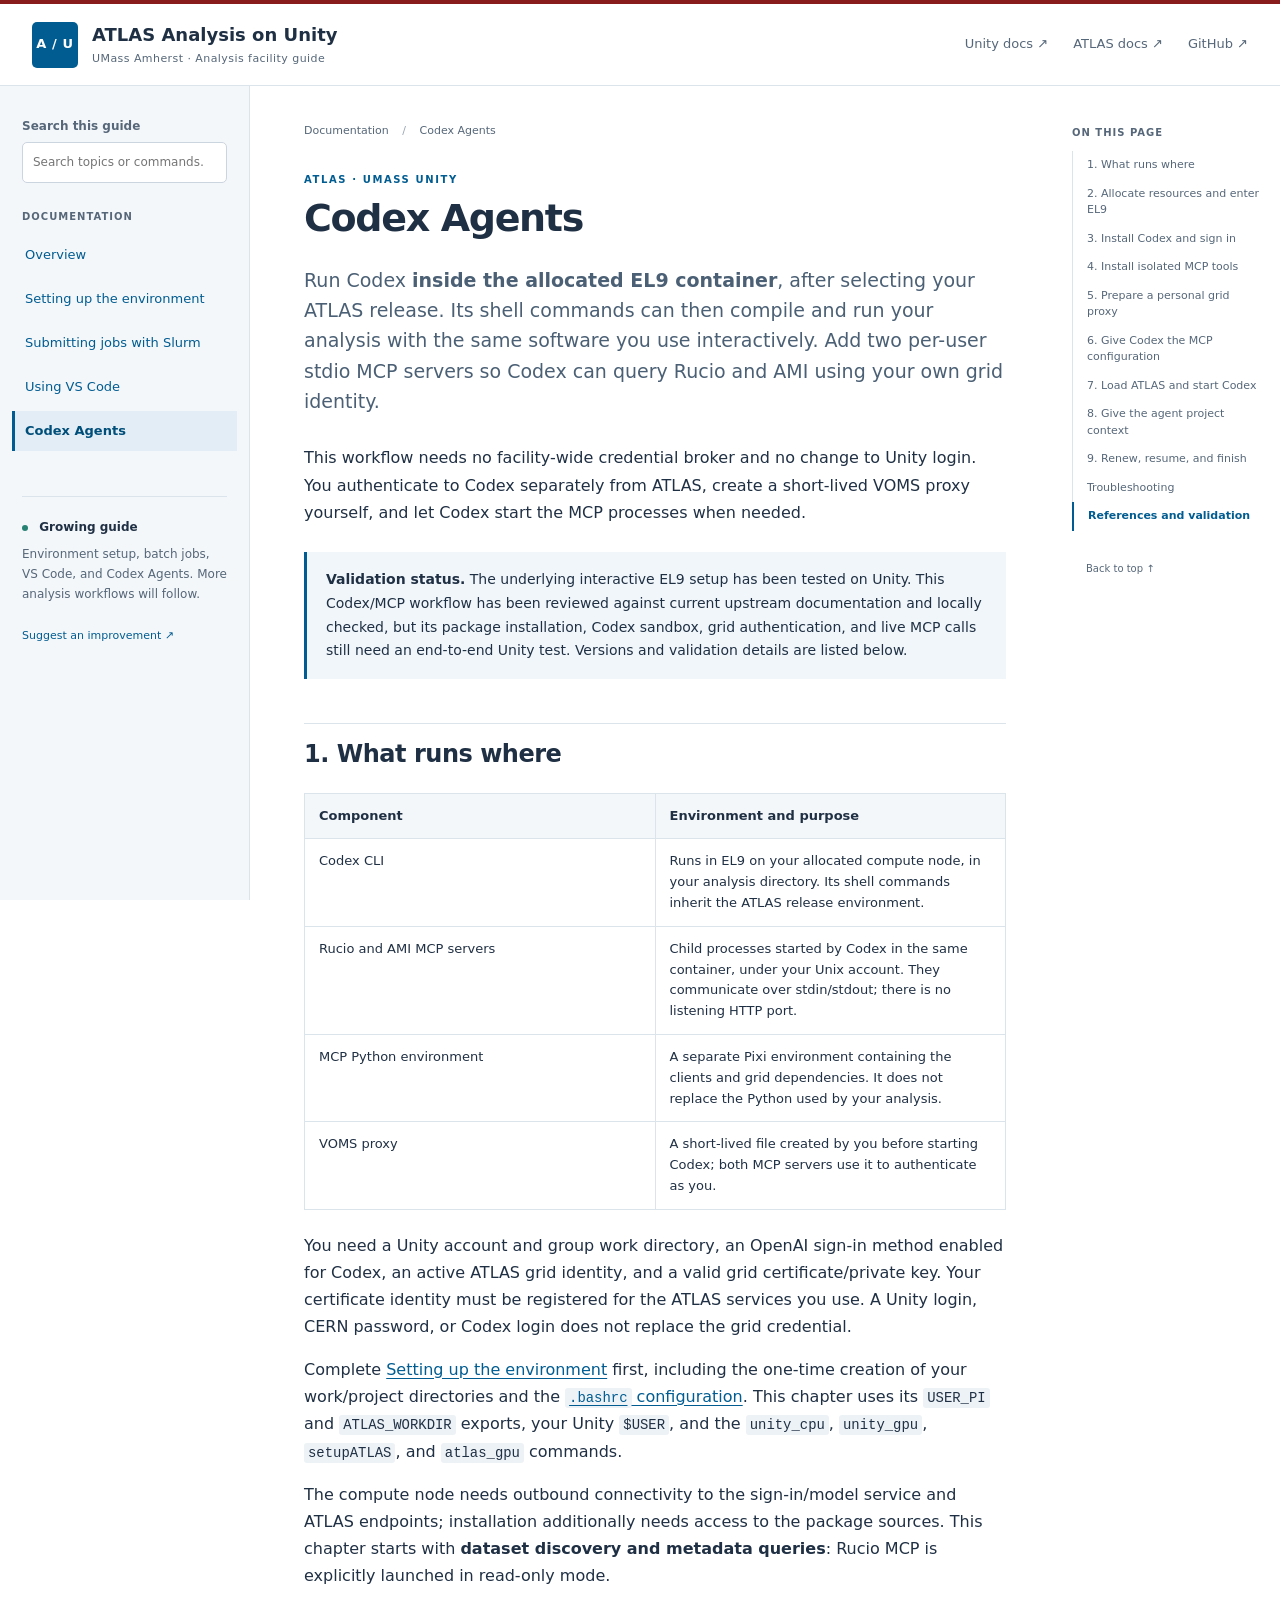
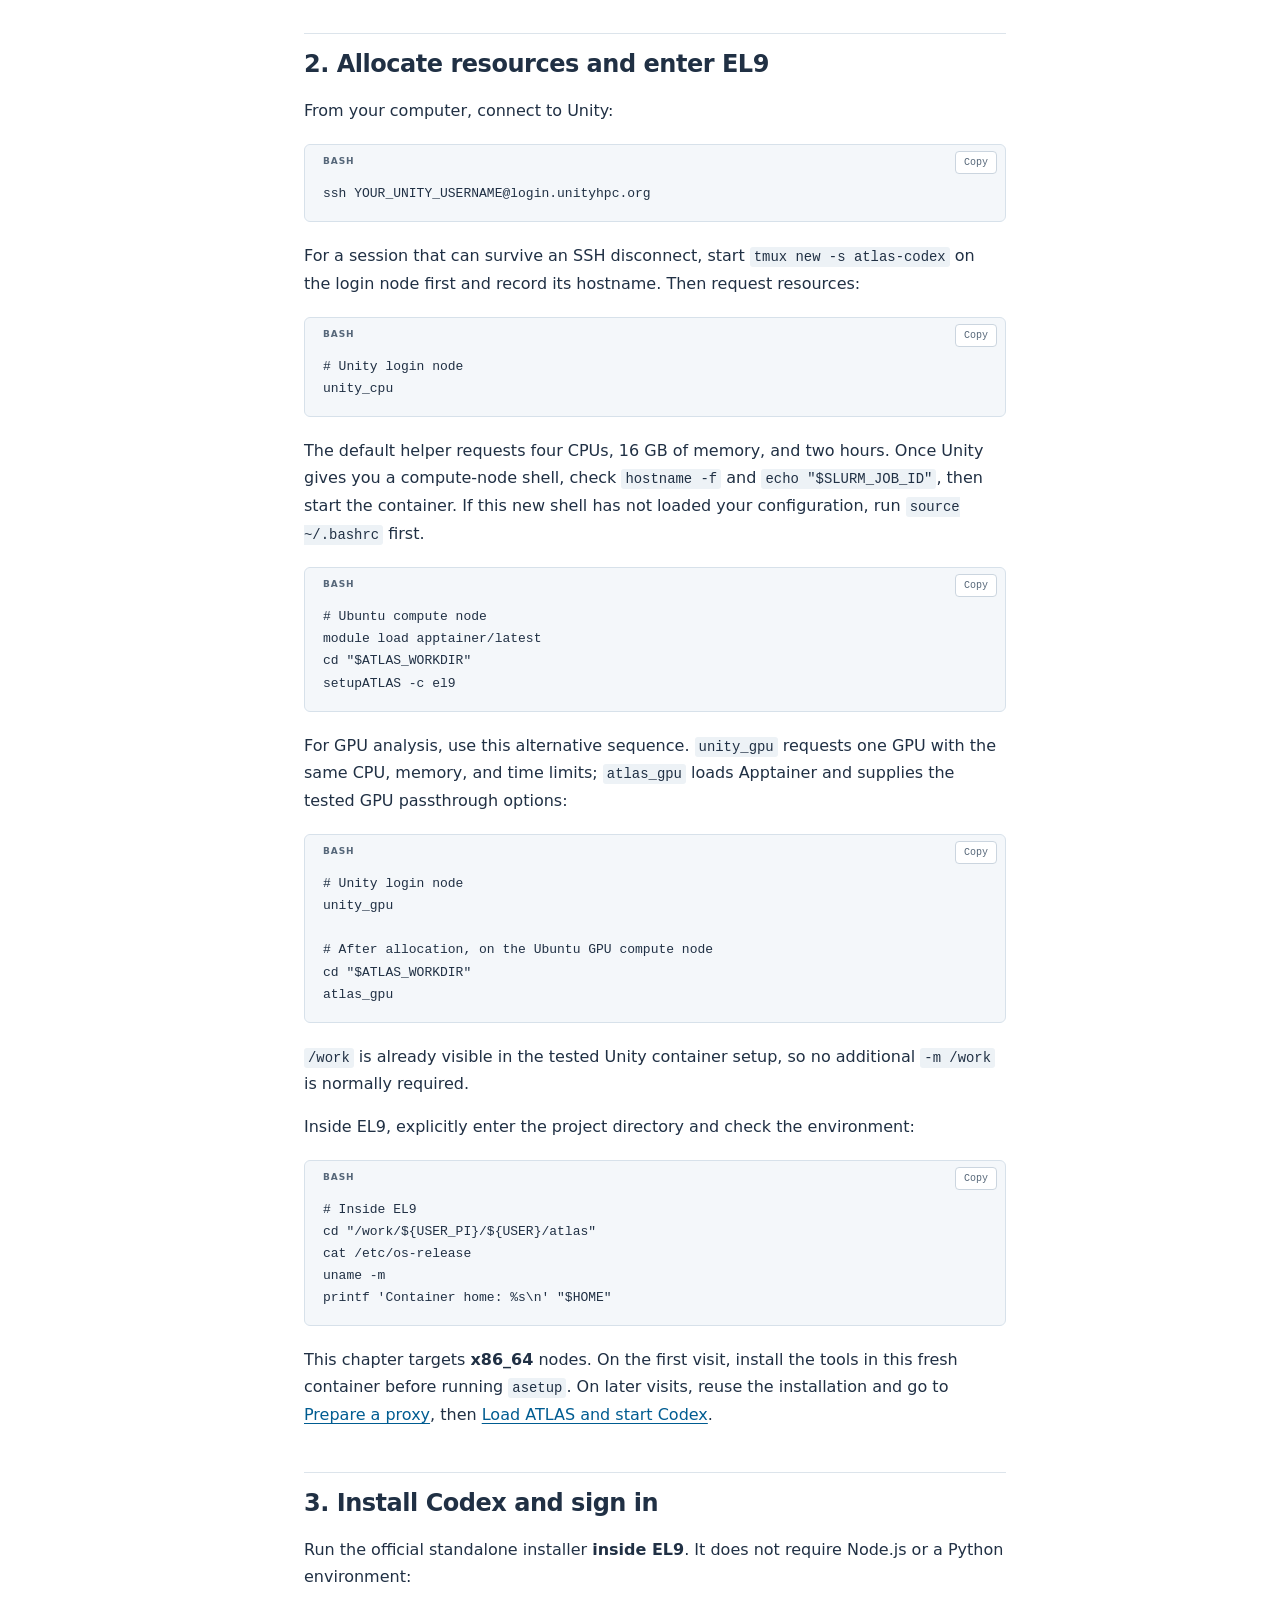
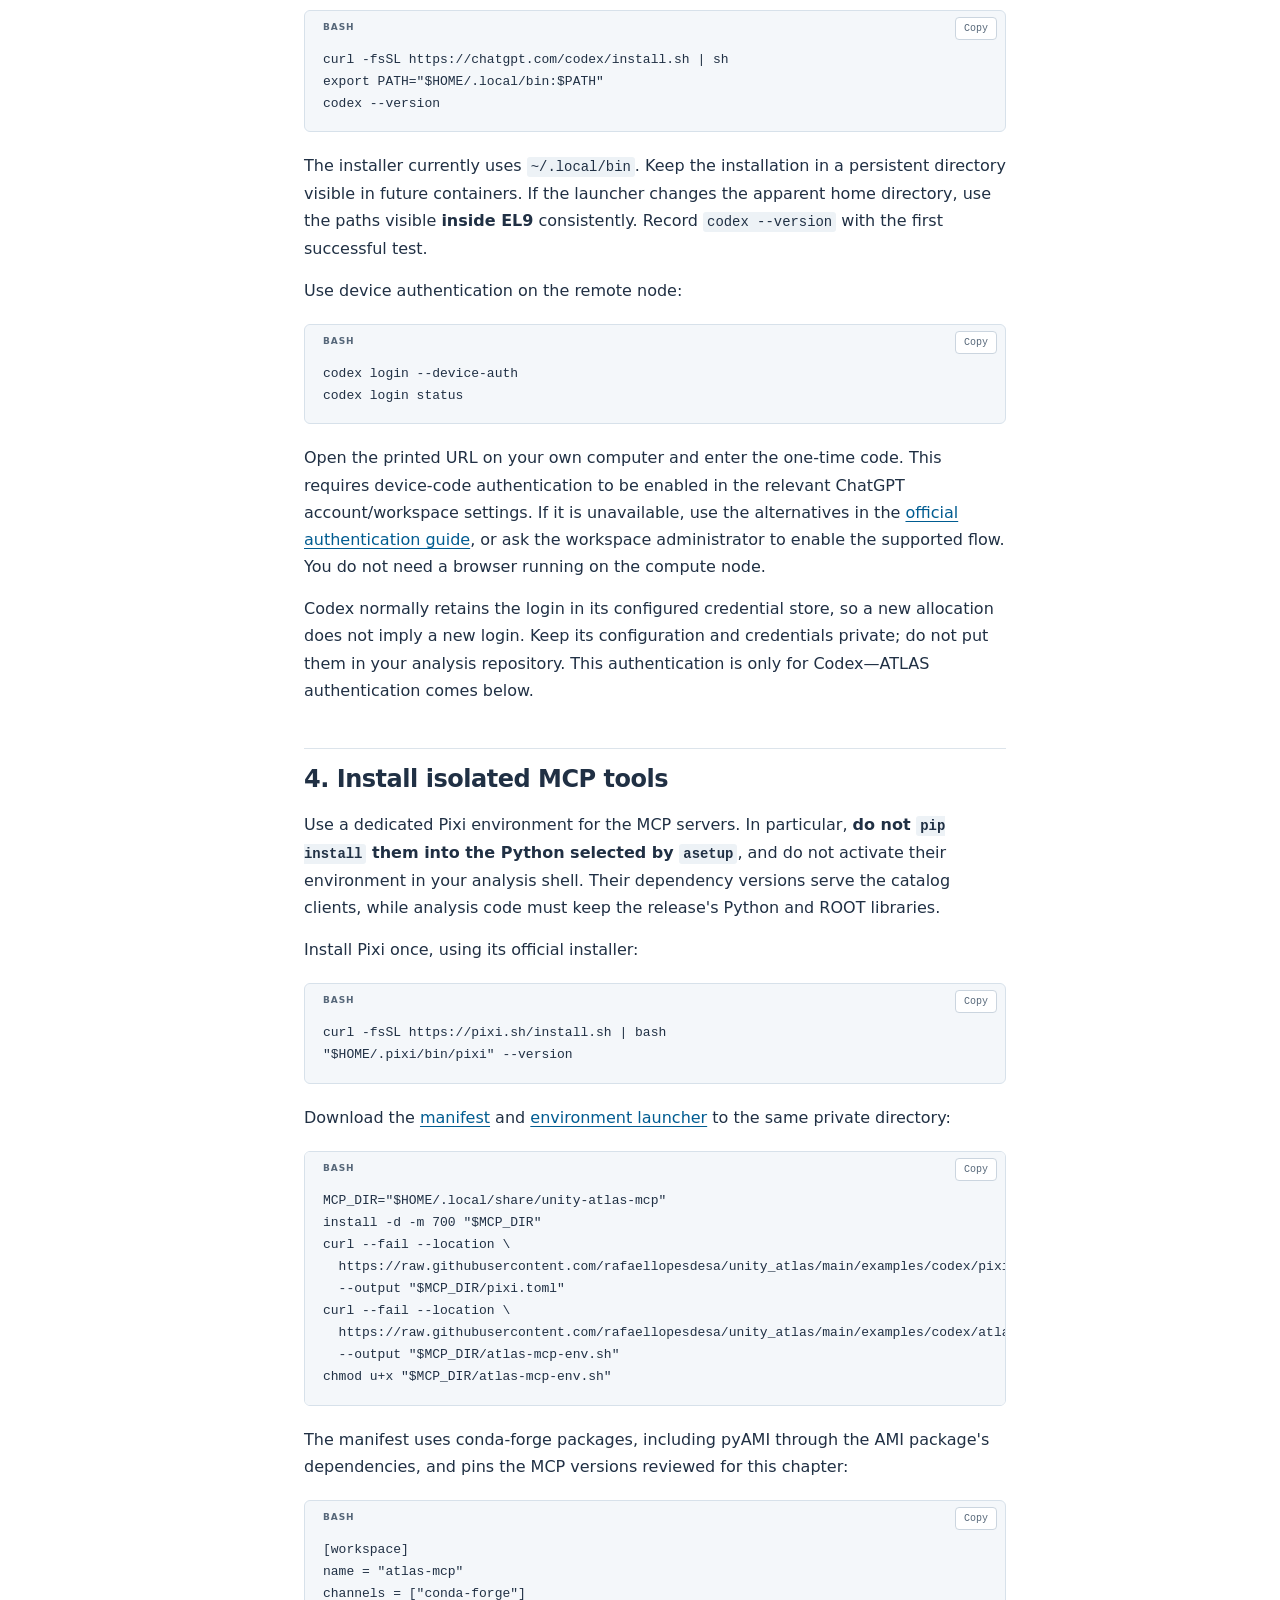
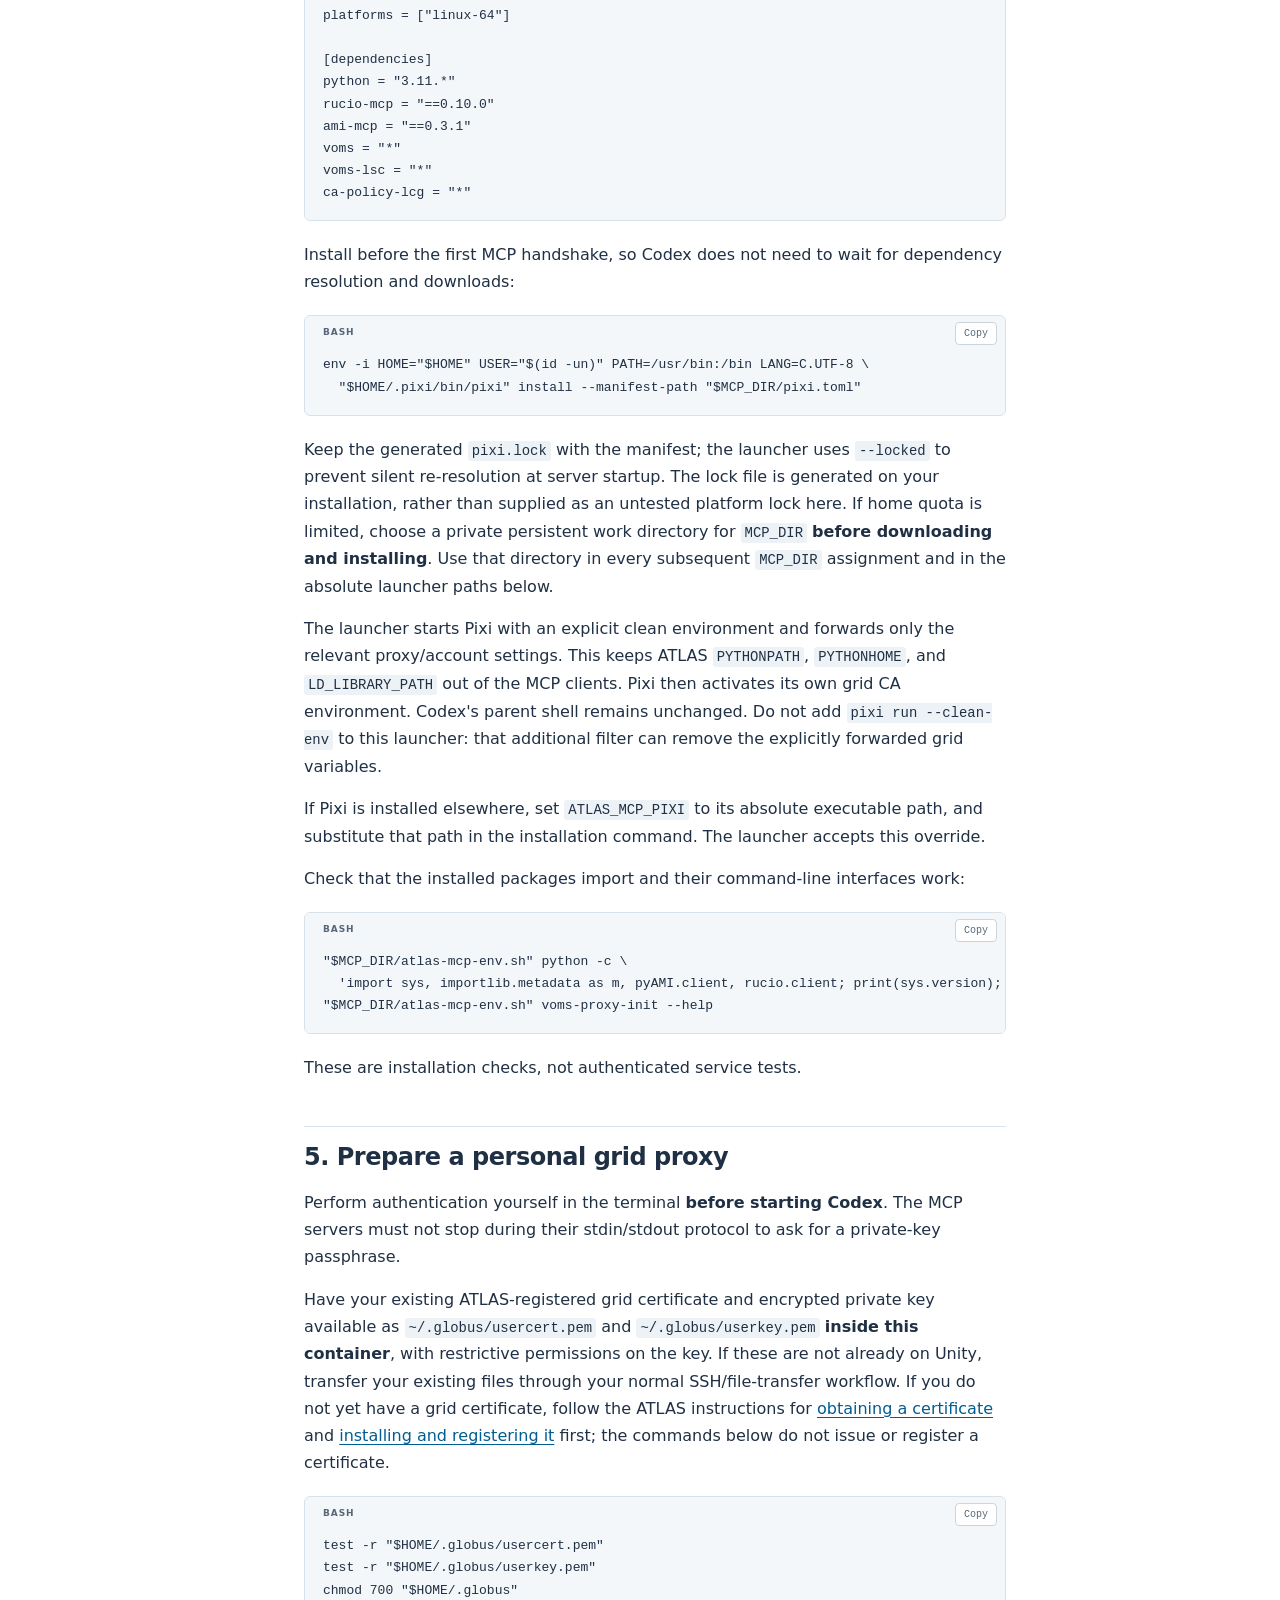
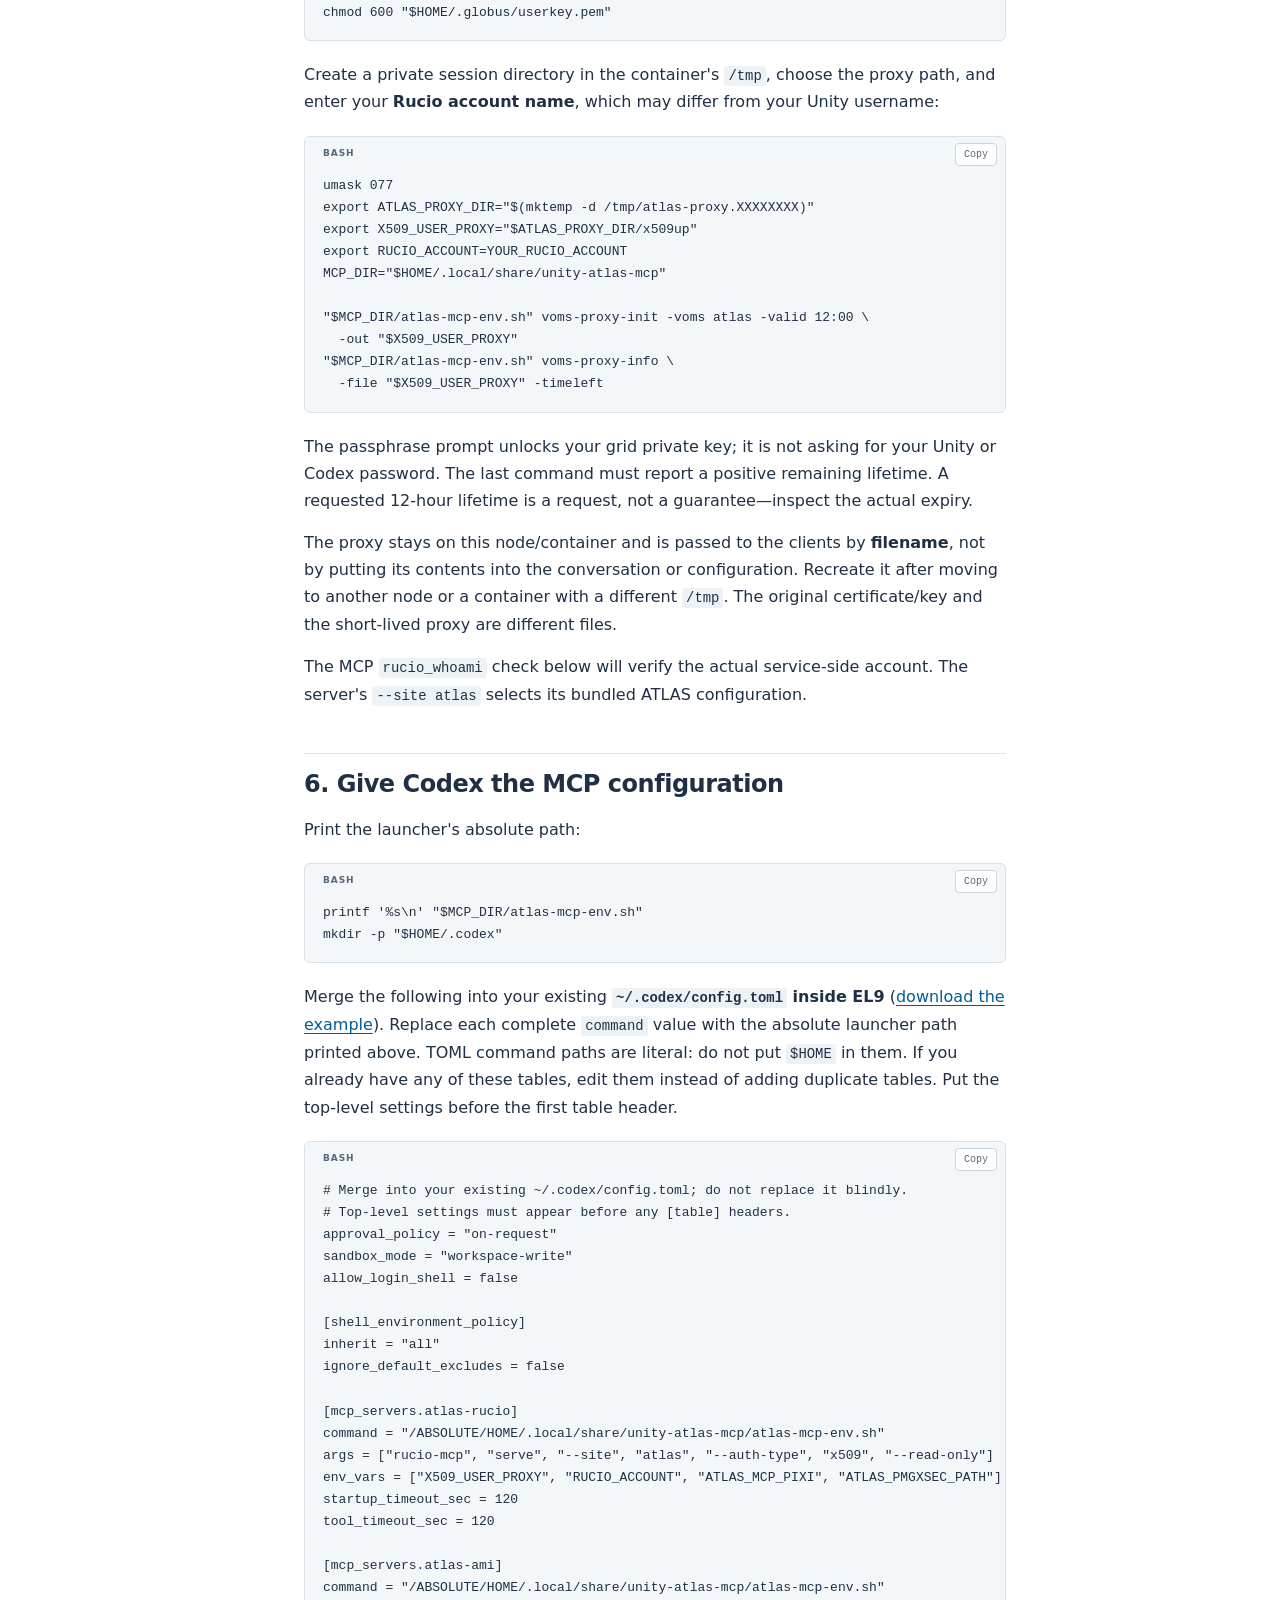
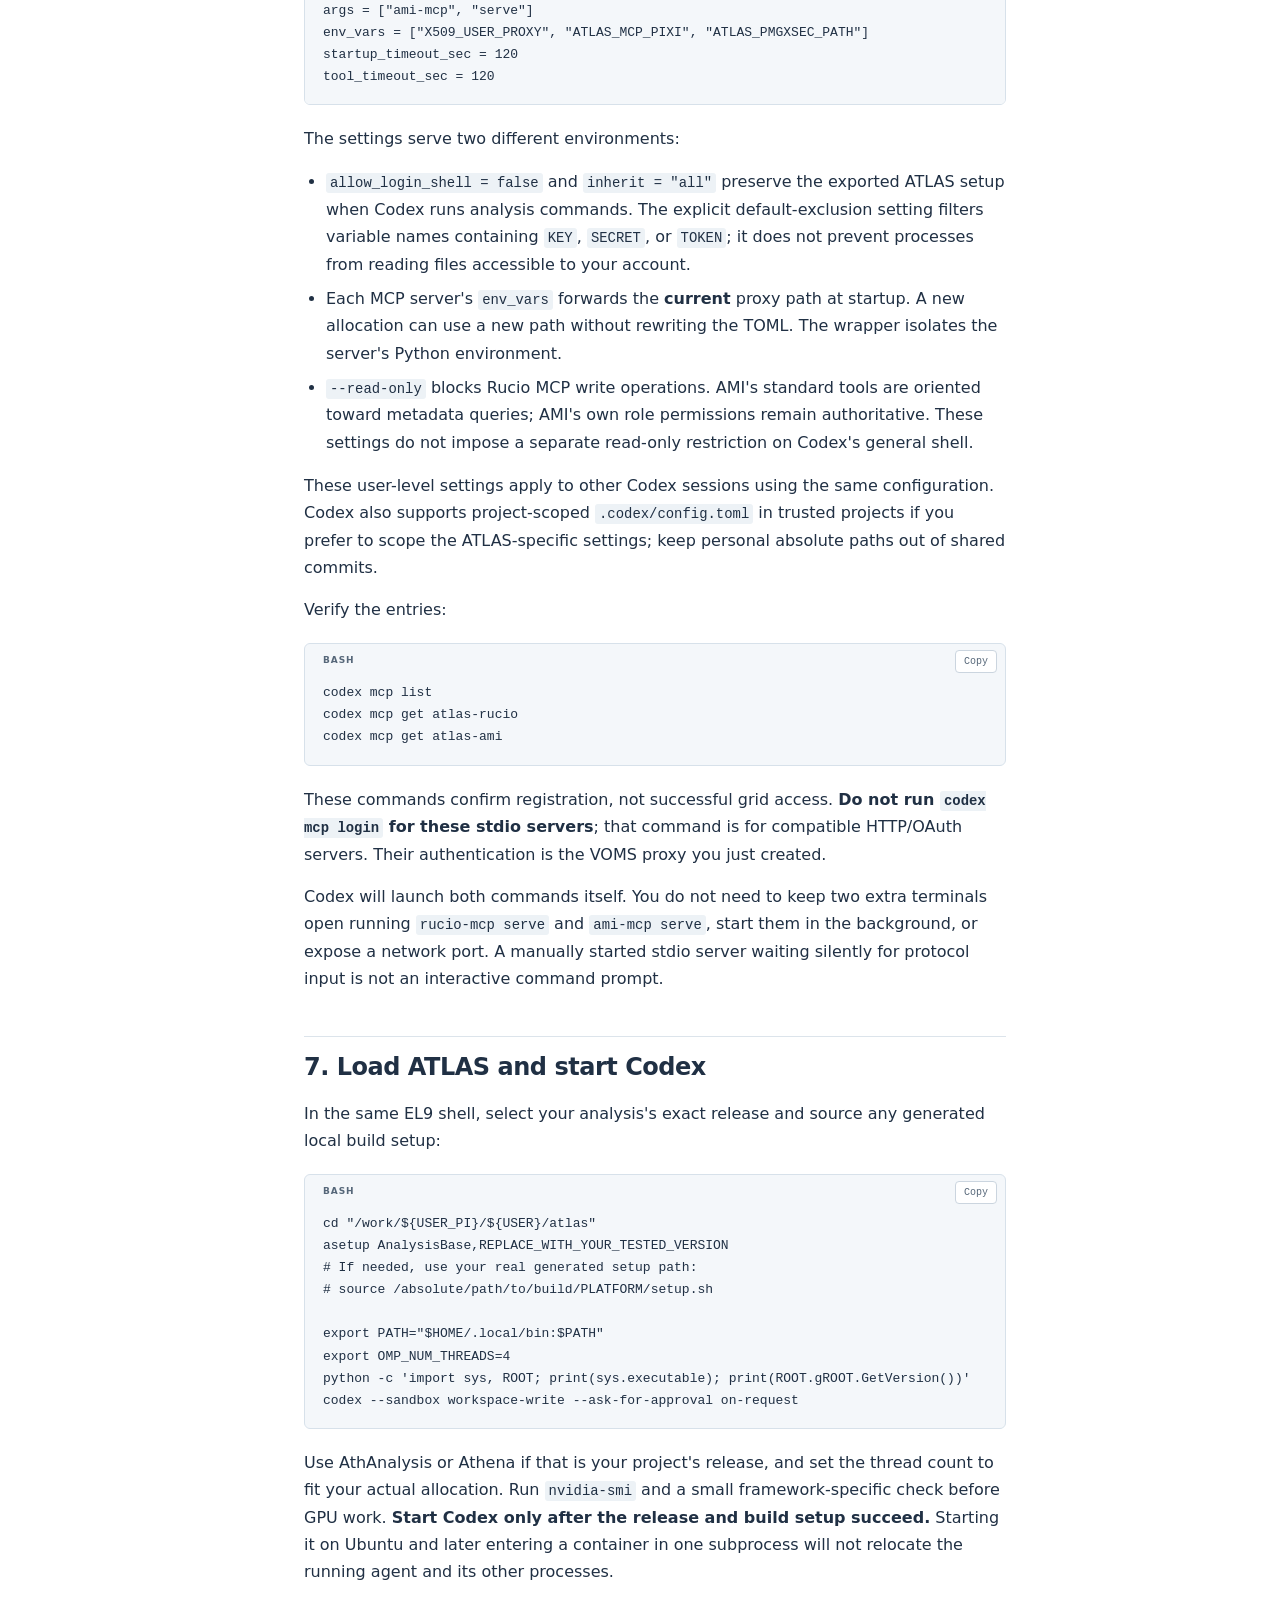
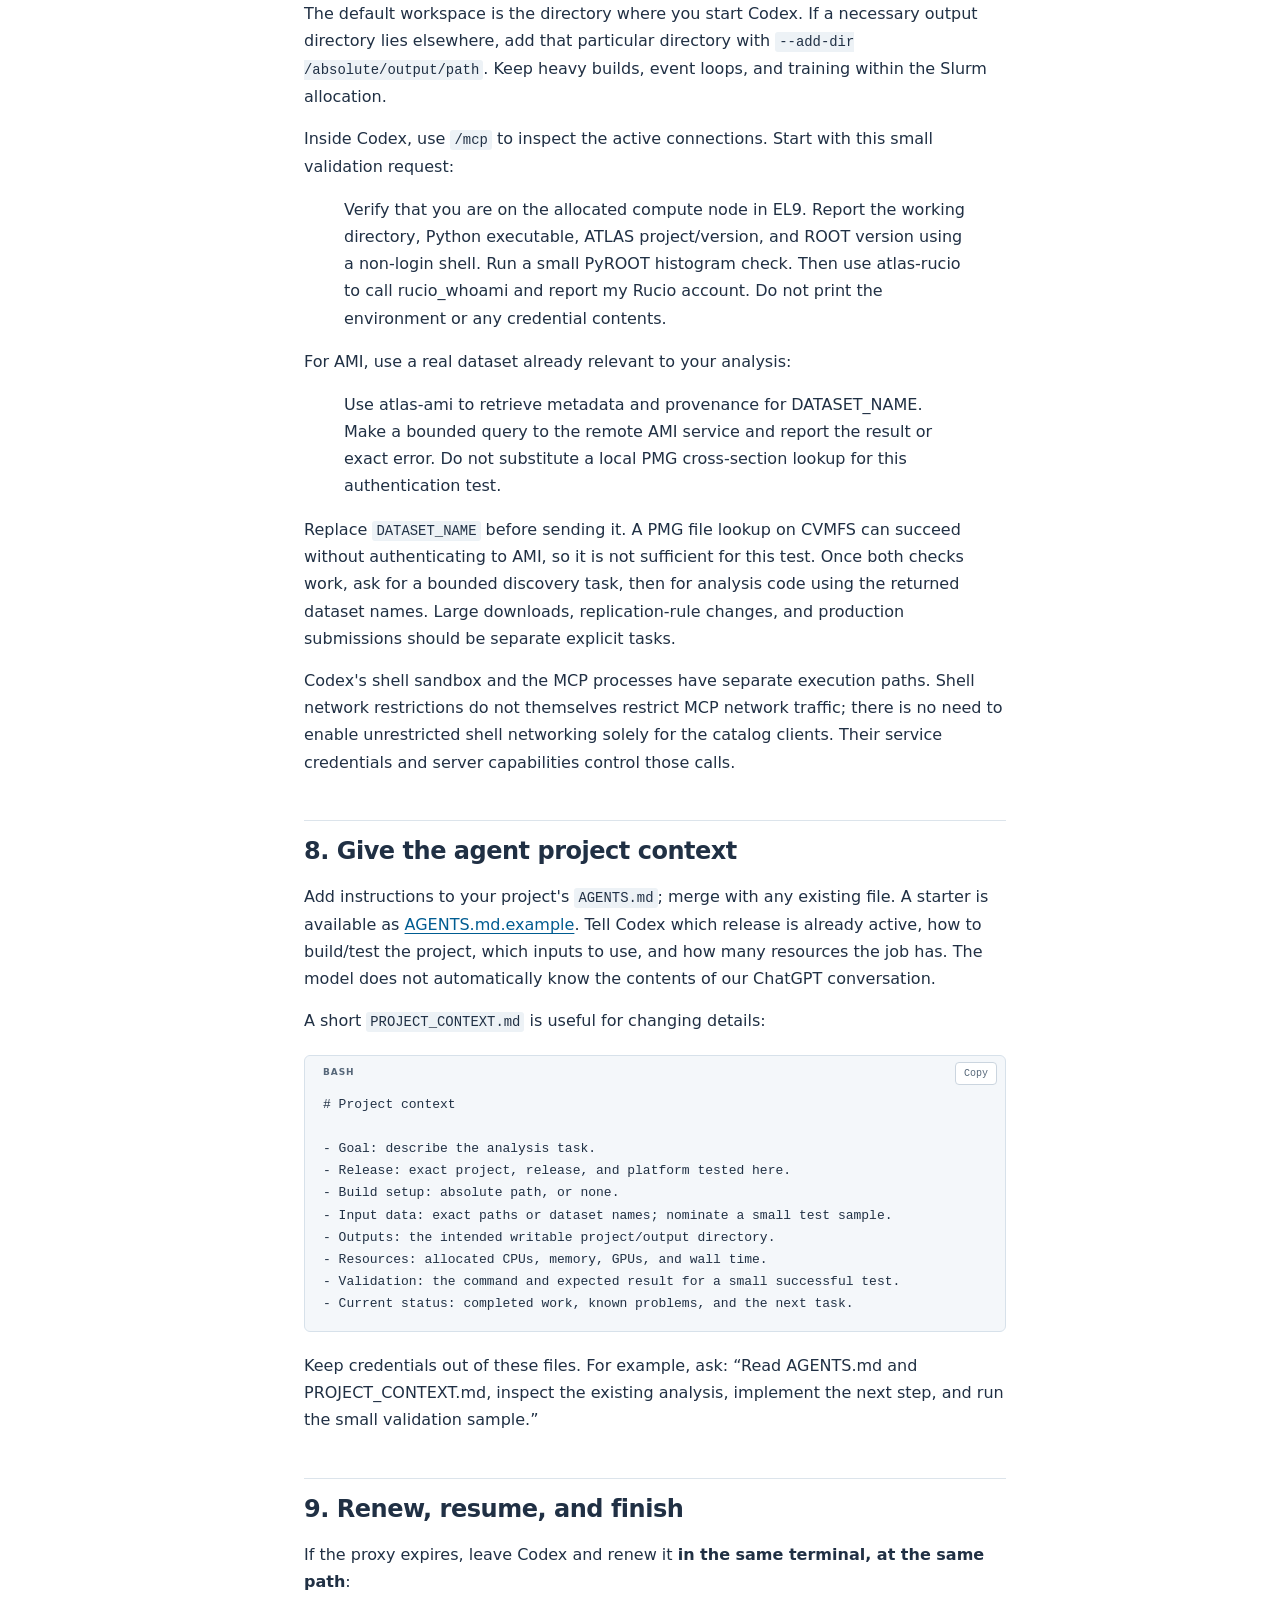
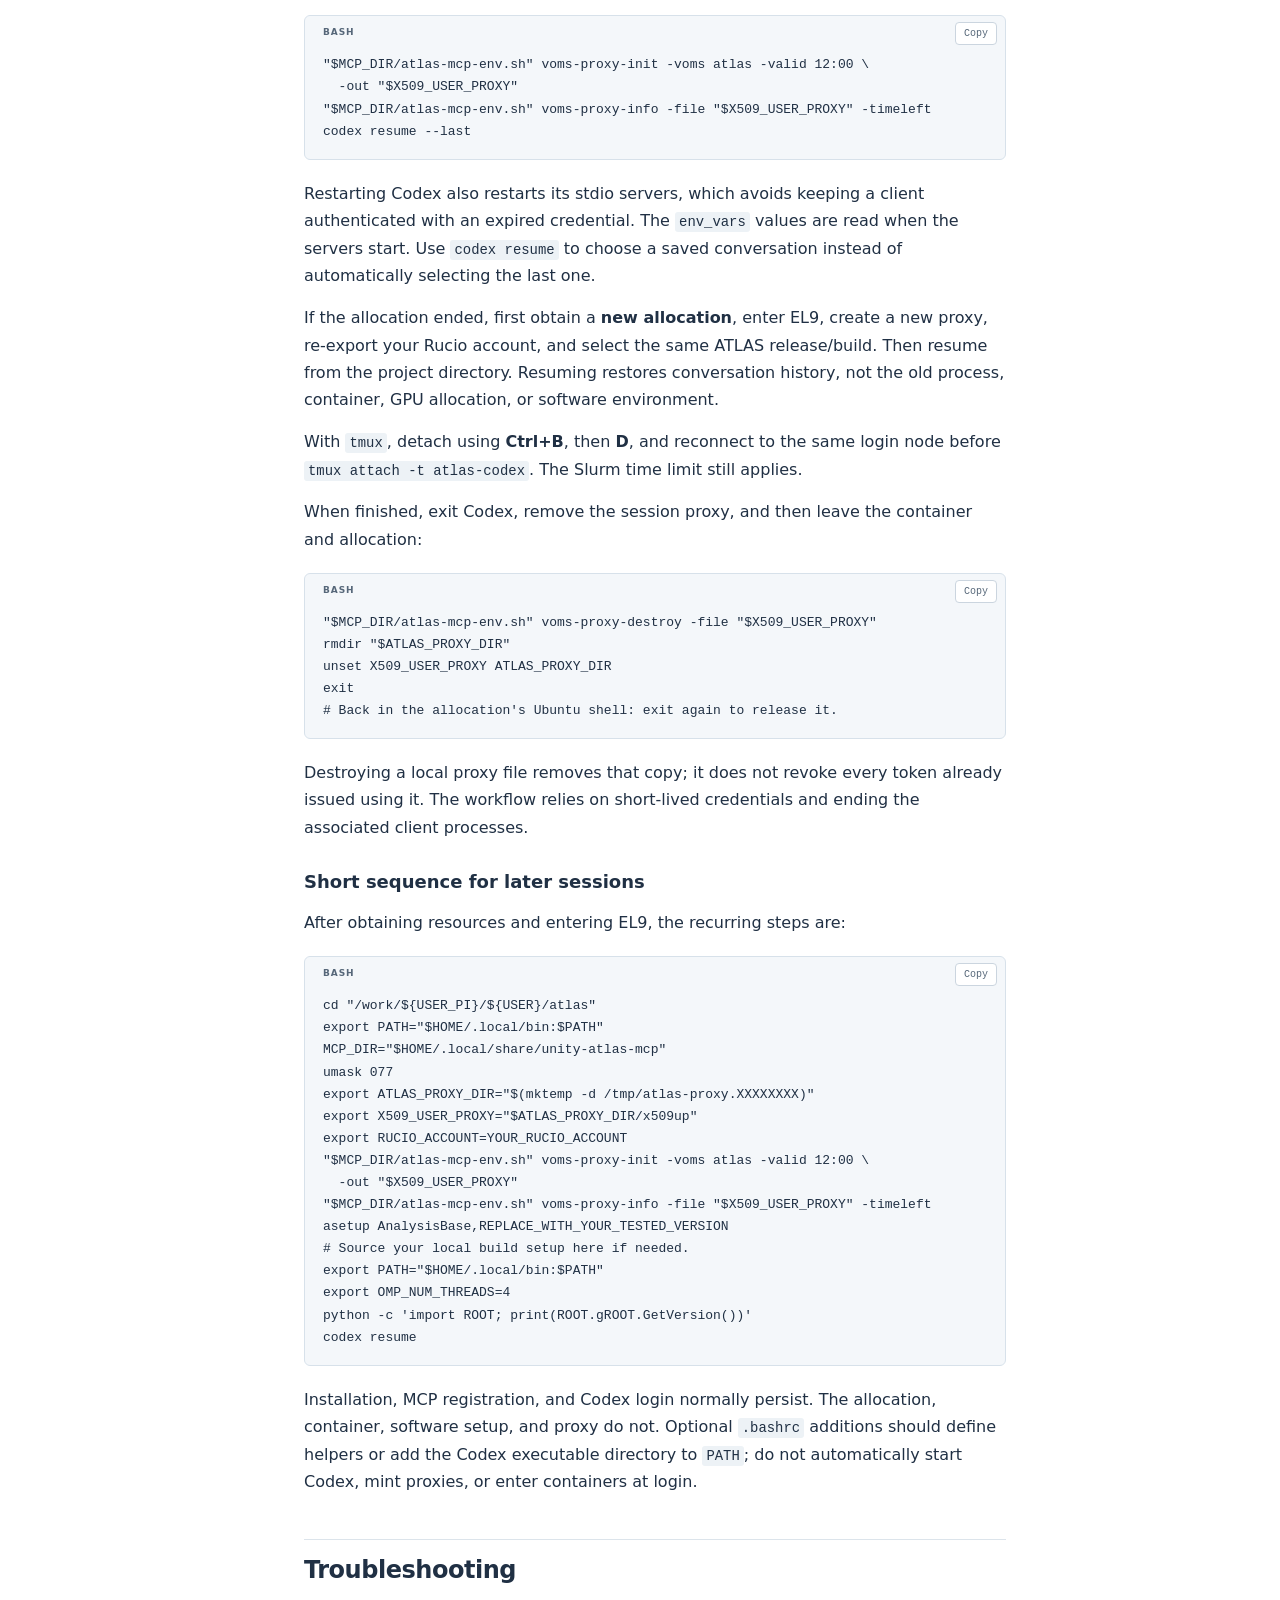
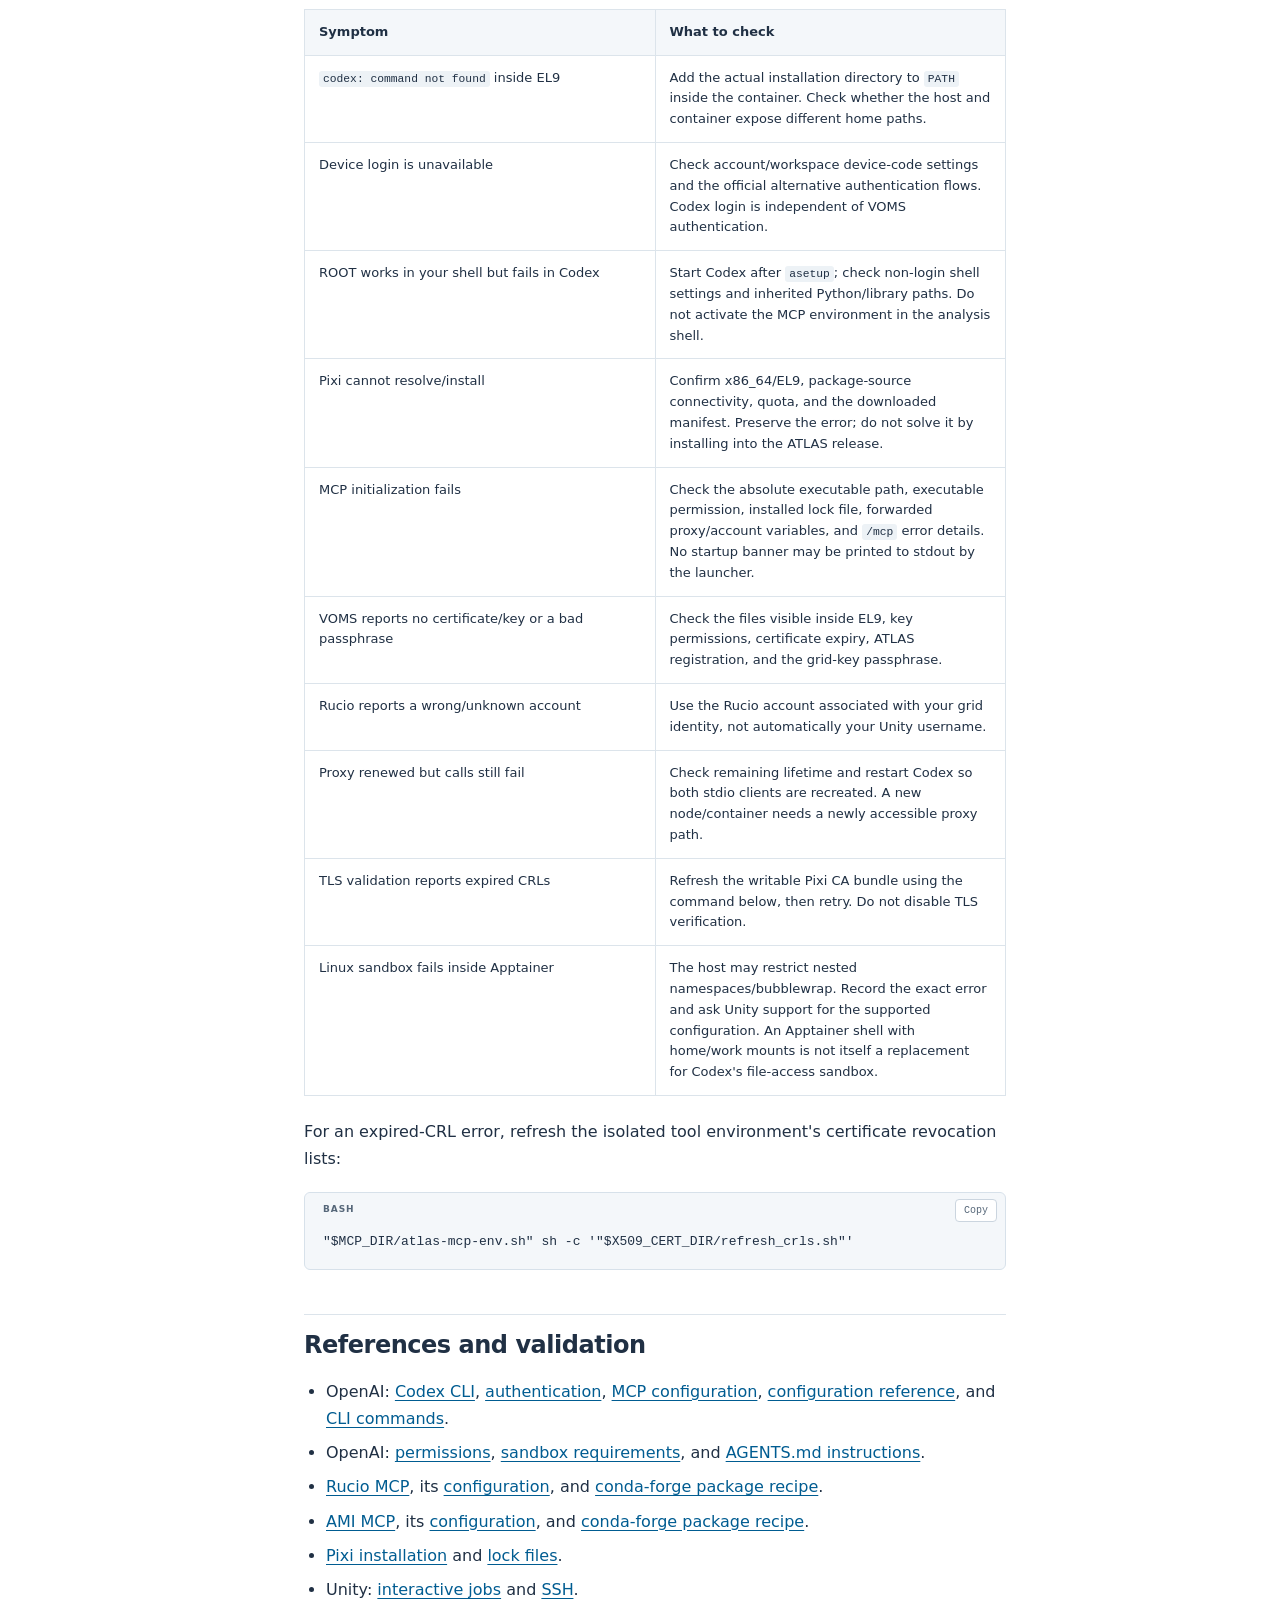
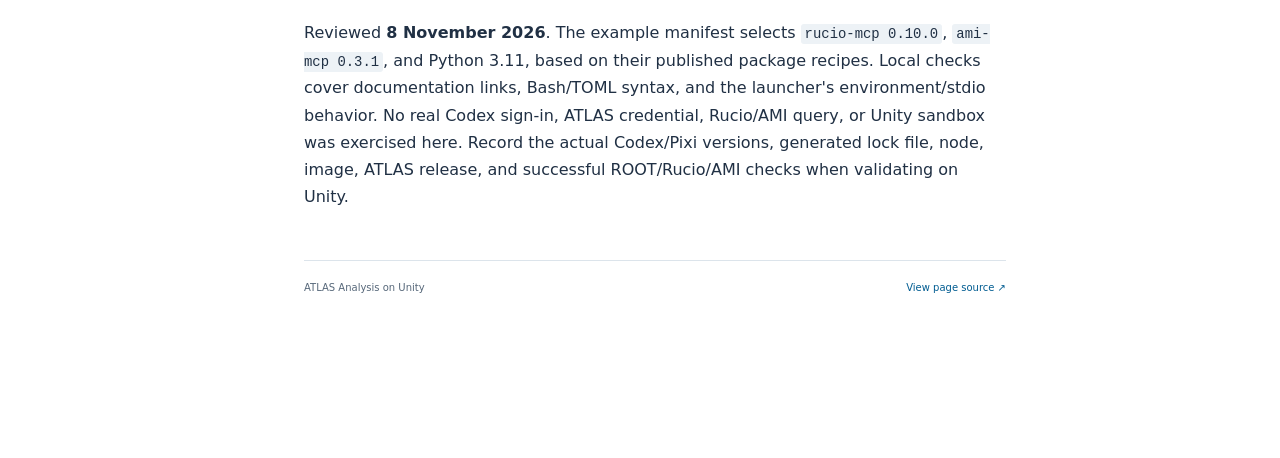
==== codex-agents/index.html @ 8e9bfc96 "Standardize PI and user directories and reuse configured shell helpers" ====
<!doctype html>
<html lang="en">
<head>
  <meta charset="utf-8">
  <meta name="viewport" content="width=device-width, initial-scale=1">
  <title>Codex Agents | ATLAS on Unity</title>
  <meta name="description" content="Run Codex inside EL9 with ATLAS software and personal Rucio and AMI MCP servers, from installation and grid authentication to session renewal.">
  <link rel="stylesheet" href="../assets/style.css">
  <script defer src="../assets/search-index.js"></script>
  <script defer src="../assets/site.js"></script>
</head>
<body data-root="../">
<a class="skip" href="#main">Skip to content</a>
<header class="topbar">
  <a class="brand" href="../index.html"><span class="brand-mark" aria-hidden="true">A / U</span><span>ATLAS Analysis on Unity<small>UMass Amherst · Analysis facility guide</small></span></a>
  <nav class="external" aria-label="External resources"><a href="https://docs.unity.rc.umass.edu/documentation/">Unity docs ↗</a><a href="https://atlas-software.docs.cern.ch/">ATLAS docs ↗</a><a href="https://github.com/rafaellopesdesa/unity_atlas">GitHub ↗</a></nav>
  <button class="menu-toggle" aria-controls="sidebar" aria-expanded="false" hidden>Menu</button>
</header>
<div class="layout">
  <aside class="sidebar" id="sidebar">
    <div class="search" hidden><label for="search-input">Search this guide</label><input id="search-input" type="search" placeholder="Search topics or commands…" autocomplete="off"><p id="search-status" aria-live="polite"></p><ul id="search-results" hidden></ul></div>
    <p class="nav-label">Documentation</p>
    <nav class="chapters" aria-label="Chapters"><a href="../index.html">Overview</a><a href="../setting-up-environment/index.html">Setting up the environment</a><a href="../submitting-jobs/index.html">Submitting jobs with Slurm</a><a href="../using-vscode/index.html">Using VS Code</a><a aria-current="page" href="index.html">Codex Agents</a></nav>
    <div class="sidebar-note"><span class="status-dot"></span> Growing guide<p>Environment setup, batch jobs, VS Code, and Codex Agents. More analysis workflows will follow.</p></div>
    <a class="sidebar-source" href="https://github.com/rafaellopesdesa/unity_atlas/issues">Suggest an improvement ↗</a>
  </aside>
  <main id="main" tabindex="-1">
    <div class="breadcrumb">Documentation <span>/</span> Codex Agents</div>
    <div class="eyebrow">ATLAS · UMASS UNITY</div>
    <h1>Codex Agents</h1>
    <article><p>Run Codex <strong>inside the allocated EL9 container</strong>, after selecting your ATLAS release. Its shell commands can then compile and run your analysis with the same software you use interactively. Add two per-user stdio MCP servers so Codex can query Rucio and AMI using your own grid identity.</p>
<p>This workflow needs no facility-wide credential broker and no change to Unity login. You authenticate to Codex separately from ATLAS, create a short-lived VOMS proxy yourself, and let Codex start the MCP processes when needed.</p>
<div class="callout">
<p><strong>Validation status.</strong> The underlying interactive EL9 setup has been tested on Unity. This Codex/MCP workflow has been reviewed against current upstream documentation and locally checked, but its package installation, Codex sandbox, grid authentication, and live MCP calls still need an end-to-end Unity test. Versions and validation details are listed below.</p>
</div>
<h2 id="overview">1. What runs where</h2>
<table>
<colgroup>
<col style="width: 50%" />
<col style="width: 50%" />
</colgroup>
<thead>
<tr class="header">
<th>Component</th>
<th>Environment and purpose</th>
</tr>
</thead>
<tbody>
<tr class="odd">
<td>Codex CLI</td>
<td>Runs in EL9 on your allocated compute node, in your analysis directory. Its shell commands inherit the ATLAS release environment.</td>
</tr>
<tr class="even">
<td>Rucio and AMI MCP servers</td>
<td>Child processes started by Codex in the same container, under your Unix account. They communicate over stdin/stdout; there is no listening HTTP port.</td>
</tr>
<tr class="odd">
<td>MCP Python environment</td>
<td>A separate Pixi environment containing the clients and grid dependencies. It does not replace the Python used by your analysis.</td>
</tr>
<tr class="even">
<td>VOMS proxy</td>
<td>A short-lived file created by you before starting Codex; both MCP servers use it to authenticate as you.</td>
</tr>
</tbody>
</table>
<p>You need a Unity account and group work directory, an OpenAI sign-in method enabled for Codex, an active ATLAS grid identity, and a valid grid certificate/private key. Your certificate identity must be registered for the ATLAS services you use. A Unity login, CERN password, or Codex login does not replace the grid credential.</p>
<p>Complete <a href="../setting-up-environment/">Setting up the environment</a> first, including the one-time creation of your work/project directories and the <a href="../setting-up-environment/#bashrc"><code>.bashrc</code> configuration</a>. This chapter uses its <code>USER_PI</code> and <code>ATLAS_WORKDIR</code> exports, your Unity <code>$USER</code>, and the <code>unity_cpu</code>, <code>unity_gpu</code>, <code>setupATLAS</code>, and <code>atlas_gpu</code> commands.</p>
<p>The compute node needs outbound connectivity to the sign-in/model service and ATLAS endpoints; installation additionally needs access to the package sources. This chapter starts with <strong>dataset discovery and metadata queries</strong>: Rucio MCP is explicitly launched in read-only mode.</p>
<h2 id="container">2. Allocate resources and enter EL9</h2>
<p>From your computer, connect to Unity:</p>
<pre class="bash"><code>ssh YOUR_UNITY_USERNAME@login.unityhpc.org</code></pre>
<p>For a session that can survive an SSH disconnect, start <code>tmux new -s atlas-codex</code> on the login node first and record its hostname. Then request resources:</p>
<pre class="bash"><code># Unity login node
unity_cpu</code></pre>
<p>The default helper requests four CPUs, 16 GB of memory, and two hours. Once Unity gives you a compute-node shell, check <code>hostname -f</code> and <code>echo "$SLURM_JOB_ID"</code>, then start the container. If this new shell has not loaded your configuration, run <code>source ~/.bashrc</code> first.</p>
<pre class="bash"><code># Ubuntu compute node
module load apptainer/latest
cd &quot;$ATLAS_WORKDIR&quot;
setupATLAS -c el9</code></pre>
<p>For GPU analysis, use this alternative sequence. <code>unity_gpu</code> requests one GPU with the same CPU, memory, and time limits; <code>atlas_gpu</code> loads Apptainer and supplies the tested GPU passthrough options:</p>
<pre class="bash"><code># Unity login node
unity_gpu

# After allocation, on the Ubuntu GPU compute node
cd &quot;$ATLAS_WORKDIR&quot;
atlas_gpu</code></pre>
<p><code>/work</code> is already visible in the tested Unity container setup, so no additional <code>-m /work</code> is normally required.</p>
<p>Inside EL9, explicitly enter the project directory and check the environment:</p>
<pre class="bash"><code># Inside EL9
cd &quot;/work/${USER_PI}/${USER}/atlas&quot;
cat /etc/os-release
uname -m
printf &#39;Container home: %s\n&#39; &quot;$HOME&quot;</code></pre>
<p>This chapter targets <strong>x86_64</strong> nodes. On the first visit, install the tools in this fresh container before running <code>asetup</code>. On later visits, reuse the installation and go to <a href="#grid-auth">Prepare a proxy</a>, then <a href="#start">Load ATLAS and start Codex</a>.</p>
<h2 id="codex-install">3. Install Codex and sign in</h2>
<p>Run the official standalone installer <strong>inside EL9</strong>. It does not require Node.js or a Python environment:</p>
<pre class="bash"><code>curl -fsSL https://chatgpt.com/codex/install.sh | sh
export PATH=&quot;$HOME/.local/bin:$PATH&quot;
codex --version</code></pre>
<p>The installer currently uses <code>~/.local/bin</code>. Keep the installation in a persistent directory visible in future containers. If the launcher changes the apparent home directory, use the paths visible <strong>inside EL9</strong> consistently. Record <code>codex --version</code> with the first successful test.</p>
<p>Use device authentication on the remote node:</p>
<pre class="bash"><code>codex login --device-auth
codex login status</code></pre>
<p>Open the printed URL on your own computer and enter the one-time code. This requires device-code authentication to be enabled in the relevant ChatGPT account/workspace settings. If it is unavailable, use the alternatives in the <a href="https://developers.openai.com/codex/auth/">official authentication guide</a>, or ask the workspace administrator to enable the supported flow. You do not need a browser running on the compute node.</p>
<p>Codex normally retains the login in its configured credential store, so a new allocation does not imply a new login. Keep its configuration and credentials private; do not put them in your analysis repository. This authentication is only for Codex—ATLAS authentication comes below.</p>
<h2 id="mcp-install">4. Install isolated MCP tools</h2>
<p>Use a dedicated Pixi environment for the MCP servers. In particular, <strong>do not <code>pip install</code> them into the Python selected by <code>asetup</code></strong>, and do not activate their environment in your analysis shell. Their dependency versions serve the catalog clients, while analysis code must keep the release's Python and ROOT libraries.</p>
<p>Install Pixi once, using its official installer:</p>
<pre class="bash"><code>curl -fsSL https://pixi.sh/install.sh | bash
&quot;$HOME/.pixi/bin/pixi&quot; --version</code></pre>
<p>Download the <a href="../examples/codex/pixi.toml">manifest</a> and <a href="../examples/codex/atlas-mcp-env.sh">environment launcher</a> to the same private directory:</p>
<pre class="bash"><code>MCP_DIR=&quot;$HOME/.local/share/unity-atlas-mcp&quot;
install -d -m 700 &quot;$MCP_DIR&quot;
curl --fail --location \
  https://raw.githubusercontent.com/rafaellopesdesa/unity_atlas/main/examples/codex/pixi.toml \
  --output &quot;$MCP_DIR/pixi.toml&quot;
curl --fail --location \
  https://raw.githubusercontent.com/rafaellopesdesa/unity_atlas/main/examples/codex/atlas-mcp-env.sh \
  --output &quot;$MCP_DIR/atlas-mcp-env.sh&quot;
chmod u+x &quot;$MCP_DIR/atlas-mcp-env.sh&quot;</code></pre>
<p>The manifest uses conda-forge packages, including pyAMI through the AMI package's dependencies, and pins the MCP versions reviewed for this chapter:</p>
<pre class="toml"><code>[workspace]
name = &quot;atlas-mcp&quot;
channels = [&quot;conda-forge&quot;]
platforms = [&quot;linux-64&quot;]

[dependencies]
python = &quot;3.11.*&quot;
rucio-mcp = &quot;==0.10.0&quot;
ami-mcp = &quot;==0.3.1&quot;
voms = &quot;*&quot;
voms-lsc = &quot;*&quot;
ca-policy-lcg = &quot;*&quot;</code></pre>
<p>Install before the first MCP handshake, so Codex does not need to wait for dependency resolution and downloads:</p>
<pre class="bash"><code>env -i HOME=&quot;$HOME&quot; USER=&quot;$(id -un)&quot; PATH=/usr/bin:/bin LANG=C.UTF-8 \
  &quot;$HOME/.pixi/bin/pixi&quot; install --manifest-path &quot;$MCP_DIR/pixi.toml&quot;</code></pre>
<p>Keep the generated <code>pixi.lock</code> with the manifest; the launcher uses <code>--locked</code> to prevent silent re-resolution at server startup. The lock file is generated on your installation, rather than supplied as an untested platform lock here. If home quota is limited, choose a private persistent work directory for <code>MCP_DIR</code> <strong>before downloading and installing</strong>. Use that directory in every subsequent <code>MCP_DIR</code> assignment and in the absolute launcher paths below.</p>
<p>The launcher starts Pixi with an explicit clean environment and forwards only the relevant proxy/account settings. This keeps ATLAS <code>PYTHONPATH</code>, <code>PYTHONHOME</code>, and <code>LD_LIBRARY_PATH</code> out of the MCP clients. Pixi then activates its own grid CA environment. Codex's parent shell remains unchanged. Do not add <code>pixi run --clean-env</code> to this launcher: that additional filter can remove the explicitly forwarded grid variables.</p>
<p>If Pixi is installed elsewhere, set <code>ATLAS_MCP_PIXI</code> to its absolute executable path, and substitute that path in the installation command. The launcher accepts this override.</p>
<p>Check that the installed packages import and their command-line interfaces work:</p>
<pre class="bash"><code>&quot;$MCP_DIR/atlas-mcp-env.sh&quot; python -c \
  &#39;import sys, importlib.metadata as m, pyAMI.client, rucio.client; print(sys.version); print(&quot;rucio-mcp&quot;, m.version(&quot;rucio-mcp&quot;)); print(&quot;ami-mcp&quot;, m.version(&quot;ami-mcp&quot;))&#39;
&quot;$MCP_DIR/atlas-mcp-env.sh&quot; voms-proxy-init --help</code></pre>
<p>These are installation checks, not authenticated service tests.</p>
<h2 id="grid-auth">5. Prepare a personal grid proxy</h2>
<p>Perform authentication yourself in the terminal <strong>before starting Codex</strong>. The MCP servers must not stop during their stdin/stdout protocol to ask for a private-key passphrase.</p>
<p>Have your existing ATLAS-registered grid certificate and encrypted private key available as <code>~/.globus/usercert.pem</code> and <code>~/.globus/userkey.pem</code> <strong>inside this container</strong>, with restrictive permissions on the key. If these are not already on Unity, transfer your existing files through your normal SSH/file-transfer workflow. If you do not yet have a grid certificate, follow the ATLAS instructions for <a href="https://atlas-software.docs.cern.ch/analysis/analysis_tutorial/basicSetup/grid_cert/">obtaining a certificate</a> and <a href="https://atlas-software.docs.cern.ch/analysis/analysis_tutorial/basicSetup/grid_setup/">installing and registering it</a> first; the commands below do not issue or register a certificate.</p>
<pre class="bash"><code>test -r &quot;$HOME/.globus/usercert.pem&quot;
test -r &quot;$HOME/.globus/userkey.pem&quot;
chmod 700 &quot;$HOME/.globus&quot;
chmod 600 &quot;$HOME/.globus/userkey.pem&quot;</code></pre>
<p>Create a private session directory in the container's <code>/tmp</code>, choose the proxy path, and enter your <strong>Rucio account name</strong>, which may differ from your Unity username:</p>
<pre class="bash"><code>umask 077
export ATLAS_PROXY_DIR=&quot;$(mktemp -d /tmp/atlas-proxy.XXXXXXXX)&quot;
export X509_USER_PROXY=&quot;$ATLAS_PROXY_DIR/x509up&quot;
export RUCIO_ACCOUNT=YOUR_RUCIO_ACCOUNT
MCP_DIR=&quot;$HOME/.local/share/unity-atlas-mcp&quot;

&quot;$MCP_DIR/atlas-mcp-env.sh&quot; voms-proxy-init -voms atlas -valid 12:00 \
  -out &quot;$X509_USER_PROXY&quot;
&quot;$MCP_DIR/atlas-mcp-env.sh&quot; voms-proxy-info \
  -file &quot;$X509_USER_PROXY&quot; -timeleft</code></pre>
<p>The passphrase prompt unlocks your grid private key; it is not asking for your Unity or Codex password. The last command must report a positive remaining lifetime. A requested 12-hour lifetime is a request, not a guarantee—inspect the actual expiry.</p>
<p>The proxy stays on this node/container and is passed to the clients by <strong>filename</strong>, not by putting its contents into the conversation or configuration. Recreate it after moving to another node or a container with a different <code>/tmp</code>. The original certificate/key and the short-lived proxy are different files.</p>
<p>The MCP <code>rucio_whoami</code> check below will verify the actual service-side account. The server's <code>--site atlas</code> selects its bundled ATLAS configuration.</p>
<h2 id="configuration">6. Give Codex the MCP configuration</h2>
<p>Print the launcher's absolute path:</p>
<pre class="bash"><code>printf &#39;%s\n&#39; &quot;$MCP_DIR/atlas-mcp-env.sh&quot;
mkdir -p &quot;$HOME/.codex&quot;</code></pre>
<p>Merge the following into your existing <strong><code>~/.codex/config.toml</code> inside EL9</strong> (<a href="../examples/codex/config.toml">download the example</a>). Replace each complete <code>command</code> value with the absolute launcher path printed above. TOML command paths are literal: do not put <code>$HOME</code> in them. If you already have any of these tables, edit them instead of adding duplicate tables. Put the top-level settings before the first table header.</p>
<pre class="toml"><code># Merge into your existing ~/.codex/config.toml; do not replace it blindly.
# Top-level settings must appear before any [table] headers.
approval_policy = &quot;on-request&quot;
sandbox_mode = &quot;workspace-write&quot;
allow_login_shell = false

[shell_environment_policy]
inherit = &quot;all&quot;
ignore_default_excludes = false

[mcp_servers.atlas-rucio]
command = &quot;/ABSOLUTE/HOME/.local/share/unity-atlas-mcp/atlas-mcp-env.sh&quot;
args = [&quot;rucio-mcp&quot;, &quot;serve&quot;, &quot;--site&quot;, &quot;atlas&quot;, &quot;--auth-type&quot;, &quot;x509&quot;, &quot;--read-only&quot;]
env_vars = [&quot;X509_USER_PROXY&quot;, &quot;RUCIO_ACCOUNT&quot;, &quot;ATLAS_MCP_PIXI&quot;, &quot;ATLAS_PMGXSEC_PATH&quot;]
startup_timeout_sec = 120
tool_timeout_sec = 120

[mcp_servers.atlas-ami]
command = &quot;/ABSOLUTE/HOME/.local/share/unity-atlas-mcp/atlas-mcp-env.sh&quot;
args = [&quot;ami-mcp&quot;, &quot;serve&quot;]
env_vars = [&quot;X509_USER_PROXY&quot;, &quot;ATLAS_MCP_PIXI&quot;, &quot;ATLAS_PMGXSEC_PATH&quot;]
startup_timeout_sec = 120
tool_timeout_sec = 120</code></pre>
<p>The settings serve two different environments:</p>
<ul>
<li><code>allow_login_shell = false</code> and <code>inherit = "all"</code> preserve the exported ATLAS setup when Codex runs analysis commands. The explicit default-exclusion setting filters variable names containing <code>KEY</code>, <code>SECRET</code>, or <code>TOKEN</code>; it does not prevent processes from reading files accessible to your account.</li>
<li>Each MCP server's <code>env_vars</code> forwards the <strong>current</strong> proxy path at startup. A new allocation can use a new path without rewriting the TOML. The wrapper isolates the server's Python environment.</li>
<li><code>--read-only</code> blocks Rucio MCP write operations. AMI's standard tools are oriented toward metadata queries; AMI's own role permissions remain authoritative. These settings do not impose a separate read-only restriction on Codex's general shell.</li>
</ul>
<p>These user-level settings apply to other Codex sessions using the same configuration. Codex also supports project-scoped <code>.codex/config.toml</code> in trusted projects if you prefer to scope the ATLAS-specific settings; keep personal absolute paths out of shared commits.</p>
<p>Verify the entries:</p>
<pre class="bash"><code>codex mcp list
codex mcp get atlas-rucio
codex mcp get atlas-ami</code></pre>
<p>These commands confirm registration, not successful grid access. <strong>Do not run <code>codex mcp login</code> for these stdio servers</strong>; that command is for compatible HTTP/OAuth servers. Their authentication is the VOMS proxy you just created.</p>
<p>Codex will launch both commands itself. You do not need to keep two extra terminals open running <code>rucio-mcp serve</code> and <code>ami-mcp serve</code>, start them in the background, or expose a network port. A manually started stdio server waiting silently for protocol input is not an interactive command prompt.</p>
<h2 id="start">7. Load ATLAS and start Codex</h2>
<p>In the same EL9 shell, select your analysis's exact release and source any generated local build setup:</p>
<pre class="bash"><code>cd &quot;/work/${USER_PI}/${USER}/atlas&quot;
asetup AnalysisBase,REPLACE_WITH_YOUR_TESTED_VERSION
# If needed, use your real generated setup path:
# source /absolute/path/to/build/PLATFORM/setup.sh

export PATH=&quot;$HOME/.local/bin:$PATH&quot;
export OMP_NUM_THREADS=4
python -c &#39;import sys, ROOT; print(sys.executable); print(ROOT.gROOT.GetVersion())&#39;
codex --sandbox workspace-write --ask-for-approval on-request</code></pre>
<p>Use AthAnalysis or Athena if that is your project's release, and set the thread count to fit your actual allocation. Run <code>nvidia-smi</code> and a small framework-specific check before GPU work. <strong>Start Codex only after the release and build setup succeed.</strong> Starting it on Ubuntu and later entering a container in one subprocess will not relocate the running agent and its other processes.</p>
<p>The default workspace is the directory where you start Codex. If a necessary output directory lies elsewhere, add that particular directory with <code>--add-dir /absolute/output/path</code>. Keep heavy builds, event loops, and training within the Slurm allocation.</p>
<p>Inside Codex, use <code>/mcp</code> to inspect the active connections. Start with this small validation request:</p>
<blockquote>
<p>Verify that you are on the allocated compute node in EL9. Report the working directory, Python executable, ATLAS project/version, and ROOT version using a non-login shell. Run a small PyROOT histogram check. Then use atlas-rucio to call rucio_whoami and report my Rucio account. Do not print the environment or any credential contents.</p>
</blockquote>
<p>For AMI, use a real dataset already relevant to your analysis:</p>
<blockquote>
<p>Use atlas-ami to retrieve metadata and provenance for DATASET_NAME. Make a bounded query to the remote AMI service and report the result or exact error. Do not substitute a local PMG cross-section lookup for this authentication test.</p>
</blockquote>
<p>Replace <code>DATASET_NAME</code> before sending it. A PMG file lookup on CVMFS can succeed without authenticating to AMI, so it is not sufficient for this test. Once both checks work, ask for a bounded discovery task, then for analysis code using the returned dataset names. Large downloads, replication-rule changes, and production submissions should be separate explicit tasks.</p>
<p>Codex's shell sandbox and the MCP processes have separate execution paths. Shell network restrictions do not themselves restrict MCP network traffic; there is no need to enable unrestricted shell networking solely for the catalog clients. Their service credentials and server capabilities control those calls.</p>
<h2 id="project-context">8. Give the agent project context</h2>
<p>Add instructions to your project's <code>AGENTS.md</code>; merge with any existing file. A starter is available as <a href="../examples/codex/AGENTS.md.example">AGENTS.md.example</a>. Tell Codex which release is already active, how to build/test the project, which inputs to use, and how many resources the job has. The model does not automatically know the contents of our ChatGPT conversation.</p>
<p>A short <code>PROJECT_CONTEXT.md</code> is useful for changing details:</p>
<pre class="markdown"><code># Project context

- Goal: describe the analysis task.
- Release: exact project, release, and platform tested here.
- Build setup: absolute path, or none.
- Input data: exact paths or dataset names; nominate a small test sample.
- Outputs: the intended writable project/output directory.
- Resources: allocated CPUs, memory, GPUs, and wall time.
- Validation: the command and expected result for a small successful test.
- Current status: completed work, known problems, and the next task.</code></pre>
<p>Keep credentials out of these files. For example, ask: “Read AGENTS.md and PROJECT_CONTEXT.md, inspect the existing analysis, implement the next step, and run the small validation sample.”</p>
<h2 id="sessions">9. Renew, resume, and finish</h2>
<p>If the proxy expires, leave Codex and renew it <strong>in the same terminal, at the same path</strong>:</p>
<pre class="bash"><code>&quot;$MCP_DIR/atlas-mcp-env.sh&quot; voms-proxy-init -voms atlas -valid 12:00 \
  -out &quot;$X509_USER_PROXY&quot;
&quot;$MCP_DIR/atlas-mcp-env.sh&quot; voms-proxy-info -file &quot;$X509_USER_PROXY&quot; -timeleft
codex resume --last</code></pre>
<p>Restarting Codex also restarts its stdio servers, which avoids keeping a client authenticated with an expired credential. The <code>env_vars</code> values are read when the servers start. Use <code>codex resume</code> to choose a saved conversation instead of automatically selecting the last one.</p>
<p>If the allocation ended, first obtain a <strong>new allocation</strong>, enter EL9, create a new proxy, re-export your Rucio account, and select the same ATLAS release/build. Then resume from the project directory. Resuming restores conversation history, not the old process, container, GPU allocation, or software environment.</p>
<p>With <code>tmux</code>, detach using <strong>Ctrl+B</strong>, then <strong>D</strong>, and reconnect to the same login node before <code>tmux attach -t atlas-codex</code>. The Slurm time limit still applies.</p>
<p>When finished, exit Codex, remove the session proxy, and then leave the container and allocation:</p>
<pre class="bash"><code>&quot;$MCP_DIR/atlas-mcp-env.sh&quot; voms-proxy-destroy -file &quot;$X509_USER_PROXY&quot;
rmdir &quot;$ATLAS_PROXY_DIR&quot;
unset X509_USER_PROXY ATLAS_PROXY_DIR
exit
# Back in the allocation&#39;s Ubuntu shell: exit again to release it.</code></pre>
<p>Destroying a local proxy file removes that copy; it does not revoke every token already issued using it. The workflow relies on short-lived credentials and ending the associated client processes.</p>
<h3 id="short-sequence-for-later-sessions">Short sequence for later sessions</h3>
<p>After obtaining resources and entering EL9, the recurring steps are:</p>
<pre class="bash"><code>cd &quot;/work/${USER_PI}/${USER}/atlas&quot;
export PATH=&quot;$HOME/.local/bin:$PATH&quot;
MCP_DIR=&quot;$HOME/.local/share/unity-atlas-mcp&quot;
umask 077
export ATLAS_PROXY_DIR=&quot;$(mktemp -d /tmp/atlas-proxy.XXXXXXXX)&quot;
export X509_USER_PROXY=&quot;$ATLAS_PROXY_DIR/x509up&quot;
export RUCIO_ACCOUNT=YOUR_RUCIO_ACCOUNT
&quot;$MCP_DIR/atlas-mcp-env.sh&quot; voms-proxy-init -voms atlas -valid 12:00 \
  -out &quot;$X509_USER_PROXY&quot;
&quot;$MCP_DIR/atlas-mcp-env.sh&quot; voms-proxy-info -file &quot;$X509_USER_PROXY&quot; -timeleft
asetup AnalysisBase,REPLACE_WITH_YOUR_TESTED_VERSION
# Source your local build setup here if needed.
export PATH=&quot;$HOME/.local/bin:$PATH&quot;
export OMP_NUM_THREADS=4
python -c &#39;import ROOT; print(ROOT.gROOT.GetVersion())&#39;
codex resume</code></pre>
<p>Installation, MCP registration, and Codex login normally persist. The allocation, container, software setup, and proxy do not. Optional <code>.bashrc</code> additions should define helpers or add the Codex executable directory to <code>PATH</code>; do not automatically start Codex, mint proxies, or enter containers at login.</p>
<h2 id="troubleshooting">Troubleshooting</h2>
<table>
<colgroup>
<col style="width: 50%" />
<col style="width: 50%" />
</colgroup>
<thead>
<tr class="header">
<th>Symptom</th>
<th>What to check</th>
</tr>
</thead>
<tbody>
<tr class="odd">
<td><code>codex: command not found</code> inside EL9</td>
<td>Add the actual installation directory to <code>PATH</code> inside the container. Check whether the host and container expose different home paths.</td>
</tr>
<tr class="even">
<td>Device login is unavailable</td>
<td>Check account/workspace device-code settings and the official alternative authentication flows. Codex login is independent of VOMS authentication.</td>
</tr>
<tr class="odd">
<td>ROOT works in your shell but fails in Codex</td>
<td>Start Codex after <code>asetup</code>; check non-login shell settings and inherited Python/library paths. Do not activate the MCP environment in the analysis shell.</td>
</tr>
<tr class="even">
<td>Pixi cannot resolve/install</td>
<td>Confirm x86_64/EL9, package-source connectivity, quota, and the downloaded manifest. Preserve the error; do not solve it by installing into the ATLAS release.</td>
</tr>
<tr class="odd">
<td>MCP initialization fails</td>
<td>Check the absolute executable path, executable permission, installed lock file, forwarded proxy/account variables, and <code>/mcp</code> error details. No startup banner may be printed to stdout by the launcher.</td>
</tr>
<tr class="even">
<td>VOMS reports no certificate/key or a bad passphrase</td>
<td>Check the files visible inside EL9, key permissions, certificate expiry, ATLAS registration, and the grid-key passphrase.</td>
</tr>
<tr class="odd">
<td>Rucio reports a wrong/unknown account</td>
<td>Use the Rucio account associated with your grid identity, not automatically your Unity username.</td>
</tr>
<tr class="even">
<td>Proxy renewed but calls still fail</td>
<td>Check remaining lifetime and restart Codex so both stdio clients are recreated. A new node/container needs a newly accessible proxy path.</td>
</tr>
<tr class="odd">
<td>TLS validation reports expired CRLs</td>
<td>Refresh the writable Pixi CA bundle using the command below, then retry. Do not disable TLS verification.</td>
</tr>
<tr class="even">
<td>Linux sandbox fails inside Apptainer</td>
<td>The host may restrict nested namespaces/bubblewrap. Record the exact error and ask Unity support for the supported configuration. An Apptainer shell with home/work mounts is not itself a replacement for Codex's file-access sandbox.</td>
</tr>
</tbody>
</table>
<p>For an expired-CRL error, refresh the isolated tool environment's certificate revocation lists:</p>
<pre class="bash"><code>&quot;$MCP_DIR/atlas-mcp-env.sh&quot; sh -c &#39;&quot;$X509_CERT_DIR/refresh_crls.sh&quot;&#39;</code></pre>
<h2 id="references">References and validation</h2>
<ul>
<li>OpenAI: <a href="https://developers.openai.com/codex/cli/">Codex CLI</a>, <a href="https://developers.openai.com/codex/auth/">authentication</a>, <a href="https://developers.openai.com/codex/mcp/">MCP configuration</a>, <a href="https://developers.openai.com/codex/config-reference/">configuration reference</a>, and <a href="https://developers.openai.com/codex/cli/reference/">CLI commands</a>.</li>
<li>OpenAI: <a href="https://learn.chatgpt.com/docs/permissions">permissions</a>, <a href="https://learn.chatgpt.com/docs/sandboxing">sandbox requirements</a>, and <a href="https://developers.openai.com/codex/guides/agents-md/">AGENTS.md instructions</a>.</li>
<li><a href="https://github.com/kratsg/rucio-mcp">Rucio MCP</a>, its <a href="https://github.com/kratsg/rucio-mcp/blob/main/docs/configuration.md">configuration</a>, and <a href="https://github.com/conda-forge/rucio-mcp-feedstock/blob/main/recipe/recipe.yaml">conda-forge package recipe</a>.</li>
<li><a href="https://github.com/kratsg/ami-mcp">AMI MCP</a>, its <a href="https://github.com/kratsg/ami-mcp/blob/main/docs/configuration.md">configuration</a>, and <a href="https://github.com/conda-forge/ami-mcp-feedstock/blob/main/recipe/recipe.yaml">conda-forge package recipe</a>.</li>
<li><a href="https://pixi.prefix.dev/latest/installation/">Pixi installation</a> and <a href="https://pixi.prefix.dev/latest/workspace/lock_file/">lock files</a>.</li>
<li>Unity: <a href="https://docs.unity.rc.umass.edu/documentation/jobs/salloc/">interactive jobs</a> and <a href="https://docs.unity.rc.umass.edu/documentation/connecting/ssh/">SSH</a>.</li>
</ul>
<p>Reviewed <strong>8 November 2026</strong>. The example manifest selects <code>rucio-mcp 0.10.0</code>, <code>ami-mcp 0.3.1</code>, and Python 3.11, based on their published package recipes. Local checks cover documentation links, Bash/TOML syntax, and the launcher's environment/stdio behavior. No real Codex sign-in, ATLAS credential, Rucio/AMI query, or Unity sandbox was exercised here. Record the actual Codex/Pixi versions, generated lock file, node, image, ATLAS release, and successful ROOT/Rucio/AMI checks when validating on Unity.</p>
</article>
    <footer><span>ATLAS Analysis on Unity</span><a href="https://github.com/rafaellopesdesa/unity_atlas/blob/main/docs/codex-agents.md">View page source ↗</a></footer>
  </main>
  <aside class="toc" aria-label="On this page"><p class="nav-label">On this page</p><nav><a href="#overview">1. What runs where</a><a href="#container">2. Allocate resources and enter EL9</a><a href="#codex-install">3. Install Codex and sign in</a><a href="#mcp-install">4. Install isolated MCP tools</a><a href="#grid-auth">5. Prepare a personal grid proxy</a><a href="#configuration">6. Give Codex the MCP configuration</a><a href="#start">7. Load ATLAS and start Codex</a><a href="#project-context">8. Give the agent project context</a><a href="#sessions">9. Renew, resume, and finish</a><a href="#troubleshooting">Troubleshooting</a><a href="#references">References and validation</a></nav><a class="back-top" href="#main">Back to top ↑</a></aside>
</div>
</body>
</html>
---- assets/style.css ----
:root{--ink:#203044;--muted:#566779;--blue:#005c91;--line:#dce4eb;--soft:#f4f7fa;--maroon:#881c1c;--header:86px}
*{box-sizing:border-box}html{scroll-behavior:smooth;scroll-padding-top:110px}body{margin:0;color:var(--ink);background:#fff;font:16px/1.7 system-ui,-apple-system,BlinkMacSystemFont,"Segoe UI",sans-serif}a{color:var(--blue);text-underline-offset:3px}a:hover{text-decoration-thickness:2px}button,input{font:inherit}button{cursor:pointer}button:focus-visible,a:focus-visible,input:focus-visible{outline:3px solid #e6a84b;outline-offset:3px}[hidden]{display:none!important}.skip{position:fixed;top:-100px;left:12px;background:white;z-index:20;padding:10px}.skip:focus{top:10px}.topbar{position:sticky;top:0;z-index:10;min-height:var(--header);border-top:4px solid var(--maroon);border-bottom:1px solid var(--line);display:flex;align-items:center;justify-content:space-between;gap:20px;padding:14px 32px;background:#fff}.brand{display:flex;align-items:center;gap:14px;text-decoration:none;color:var(--ink);font-size:18px;font-weight:700;line-height:1.3}.brand small{display:block;font-size:11px;font-weight:500;letter-spacing:.04em;color:var(--muted);margin-top:6px}.brand-mark{display:grid;place-items:center;background:var(--blue);color:white;border-radius:5px;width:46px;height:46px;font-size:13px;letter-spacing:.05em;flex-shrink:0}.external{display:flex;gap:25px;font-size:13px}.external a{text-decoration:none;color:var(--muted)}.layout{display:grid;grid-template-columns:250px minmax(0,850px) 220px;max-width:1480px;margin:auto}.sidebar{padding:30px 22px;position:sticky;top:var(--header);height:calc(100vh - var(--header));overflow:auto;background:var(--soft);border-right:1px solid var(--line)}.search label{display:block;font-size:12px;font-weight:650;color:var(--muted);margin-bottom:6px}.search input{width:100%;min-width:0;border:1px solid #cbd5df;border-radius:5px;padding:9px 10px;background:white;font-size:12px;color:var(--ink)}#search-status{font-size:11px;margin:5px 0}#search-results{list-style:none;padding:0;margin:10px 0 20px}#search-results li{margin:7px 0;border-bottom:1px solid var(--line);padding-bottom:6px}#search-results a{font-size:13px}.nav-label{text-transform:uppercase;letter-spacing:.1em;font-size:10px;font-weight:750;color:var(--muted);margin:25px 0 10px}.chapters a{display:block;padding:9px 10px;margin:4px -10px;text-decoration:none;font-size:13px;border-left:3px solid transparent}.chapters a[aria-current]{font-weight:650;background:#e2edf5;border-left-color:var(--blue);color:#004e7a}.sidebar-note{margin-top:45px;border-top:1px solid var(--line);padding-top:20px;font-size:12px;font-weight:650}.sidebar-note p{font-weight:400;color:var(--muted);font-size:12px;margin-top:6px}.status-dot{display:inline-block;width:6px;height:6px;border-radius:50%;background:#268273;margin-right:7px}.sidebar-source{display:block;font-size:11px;margin-top:22px;text-decoration:none}main{padding:36px 54px 24px;min-width:0}.breadcrumb{font-size:11px;color:var(--muted);margin-bottom:30px}.breadcrumb span{padding:0 10px;color:#9aa7b4}.eyebrow{font-size:10px;letter-spacing:.16em;font-weight:750;color:var(--blue);margin-bottom:8px}h1{font-size:38px;line-height:1.18;letter-spacing:-.035em;font-weight:730;margin:0 0 24px;max-width:720px}article>p:first-child{font-size:19px;line-height:1.6;color:#4b6075;margin-bottom:28px}h2{font-size:24px;line-height:1.35;letter-spacing:-.02em;margin:44px 0 16px;padding-top:14px;border-top:1px solid var(--line)}h3{font-size:18px;line-height:1.4;margin:28px 0 12px}p{margin:15px 0}li{margin:7px 0}article ul{padding-left:22px}code{font-family:ui-monospace,SFMono-Regular,Consolas,"Liberation Mono",monospace;font-size:.87em;background:#edf2f6;padding:2px 4px;border-radius:3px;overflow-wrap:anywhere}pre{position:relative;border:1px solid #d7e1ea;border-radius:6px;background:#f4f7fa;margin:20px 0;padding:38px 18px 16px;overflow:auto;line-height:1.7;font-size:13px;tab-size:4}pre code{padding:0;background:transparent;font-size:inherit;overflow-wrap:normal}pre::before{content:"BASH";position:absolute;top:9px;left:18px;font-family:system-ui,sans-serif;font-size:9px;letter-spacing:.1em;color:var(--muted);font-weight:700}.copy{position:absolute;top:6px;right:8px;border:1px solid #cbd5df;background:white;color:var(--muted);padding:2px 8px;border-radius:4px;font-size:10px}.table-scroll{overflow:auto;margin:22px 0}table{border-collapse:collapse;width:100%;font-size:13px;line-height:1.6}th{background:var(--soft);text-align:left;font-weight:650}td,th{padding:12px 14px;border:1px solid var(--line);vertical-align:top}td:first-child{min-width:145px}td p{margin:0}.callout{border-left:3px solid var(--blue);background:#f0f6fa;padding:3px 19px;margin:26px 0;font-size:14px}.callout p{margin:13px 0}.start-panel{border:1px solid #b8cfdf;border-left:4px solid var(--blue);padding:4px 24px 12px;margin:28px 0;background:#f7fafc;border-radius:4px}.start-panel h2{border:0;margin:16px 0 8px;padding:0;font-size:12px;letter-spacing:.06em;text-transform:uppercase;color:var(--muted)}.start-panel p{font-size:15px}.start-panel strong{font-size:21px;font-weight:650}.start-panel a{text-decoration:none}.toc{position:sticky;top:var(--header);height:calc(100vh - var(--header));overflow:auto;padding:28px 20px 25px 12px}.toc .nav-label{margin-top:10px}.toc nav{border-left:1px solid var(--line)}.toc a{display:block;color:var(--muted);text-decoration:none;font-size:11px;line-height:1.5;padding:6px 0 6px 14px}.toc a.active{color:var(--blue);font-weight:650;border-left:2px solid var(--blue);margin-left:-1px}.toc .back-top{margin-top:24px;font-size:10px}footer{border-top:1px solid var(--line);margin-top:50px;padding-top:18px;display:flex;justify-content:space-between;gap:16px;font-size:10px;color:var(--muted)}footer a{text-decoration:none}.menu-toggle{border:1px solid var(--line);padding:5px 10px;border-radius:4px;background:white;font-size:12px}
@media(min-width:1000px){.menu-toggle{display:none}}@media(max-width:1200px){.layout{grid-template-columns:230px minmax(0,1fr)}.toc{display:none}main{padding:35px 45px}.external{gap:15px}}@media(max-width:999px){:root{--header:80px}.topbar{padding:12px 18px}.external{display:none}.layout{display:block}.sidebar{position:static;height:auto;border-bottom:1px solid var(--line);border-right:0;padding:20px}.js .sidebar:not(.open){display:none}.sidebar-note,.sidebar-source{display:none}.nav-label{margin-top:18px}main{padding:30px 24px}.brand{font-size:16px}.brand small{font-size:10px}.breadcrumb{margin-bottom:24px}h1{font-size:34px}h2{font-size:23px}article>p:first-child{font-size:18px}pre{font-size:12px}footer{flex-wrap:wrap}}@media(prefers-reduced-motion:reduce){html{scroll-behavior:auto}}@media print{.topbar,.sidebar,.toc,.breadcrumb,.eyebrow,.copy,footer{display:none}.layout{display:block}main{padding:0}body{font-size:11pt}h1{font-size:26pt}h2{break-after:avoid}pre,.callout{break-inside:avoid}pre{white-space:pre-wrap}a{color:inherit}}
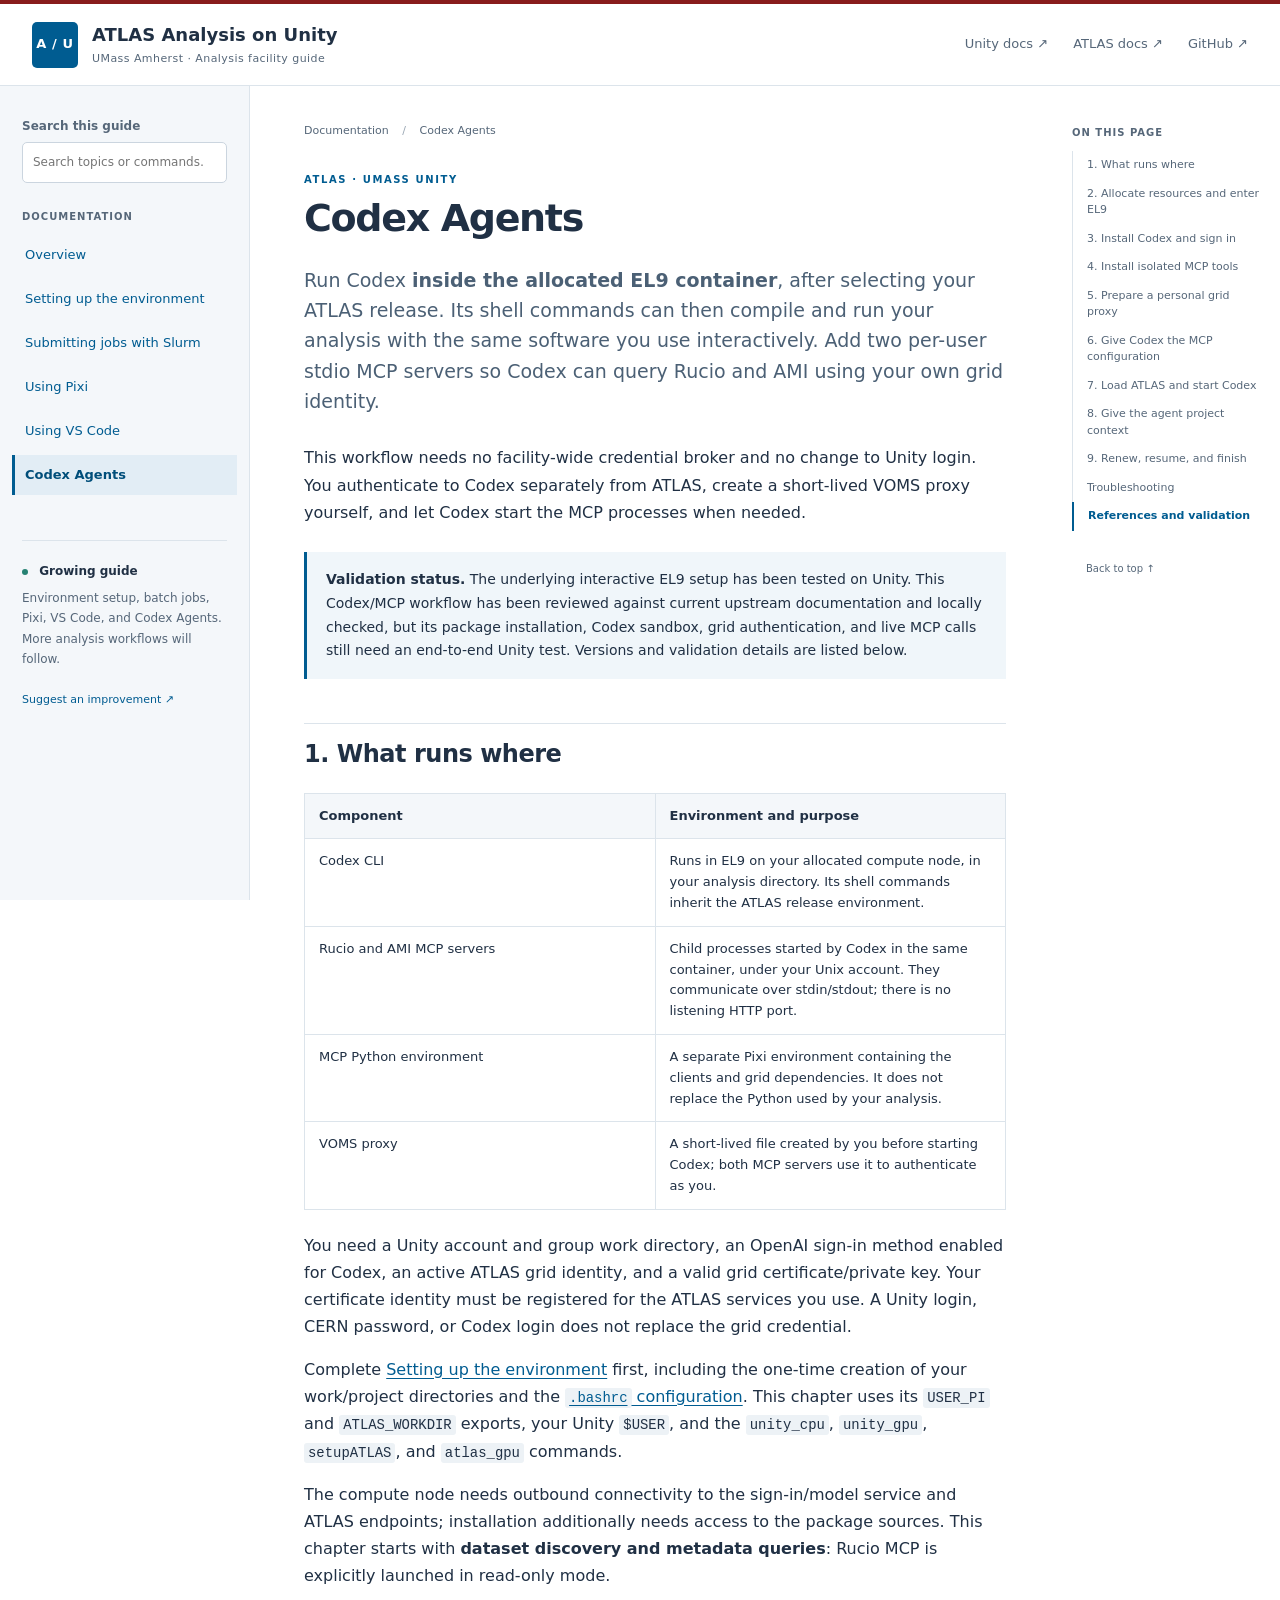
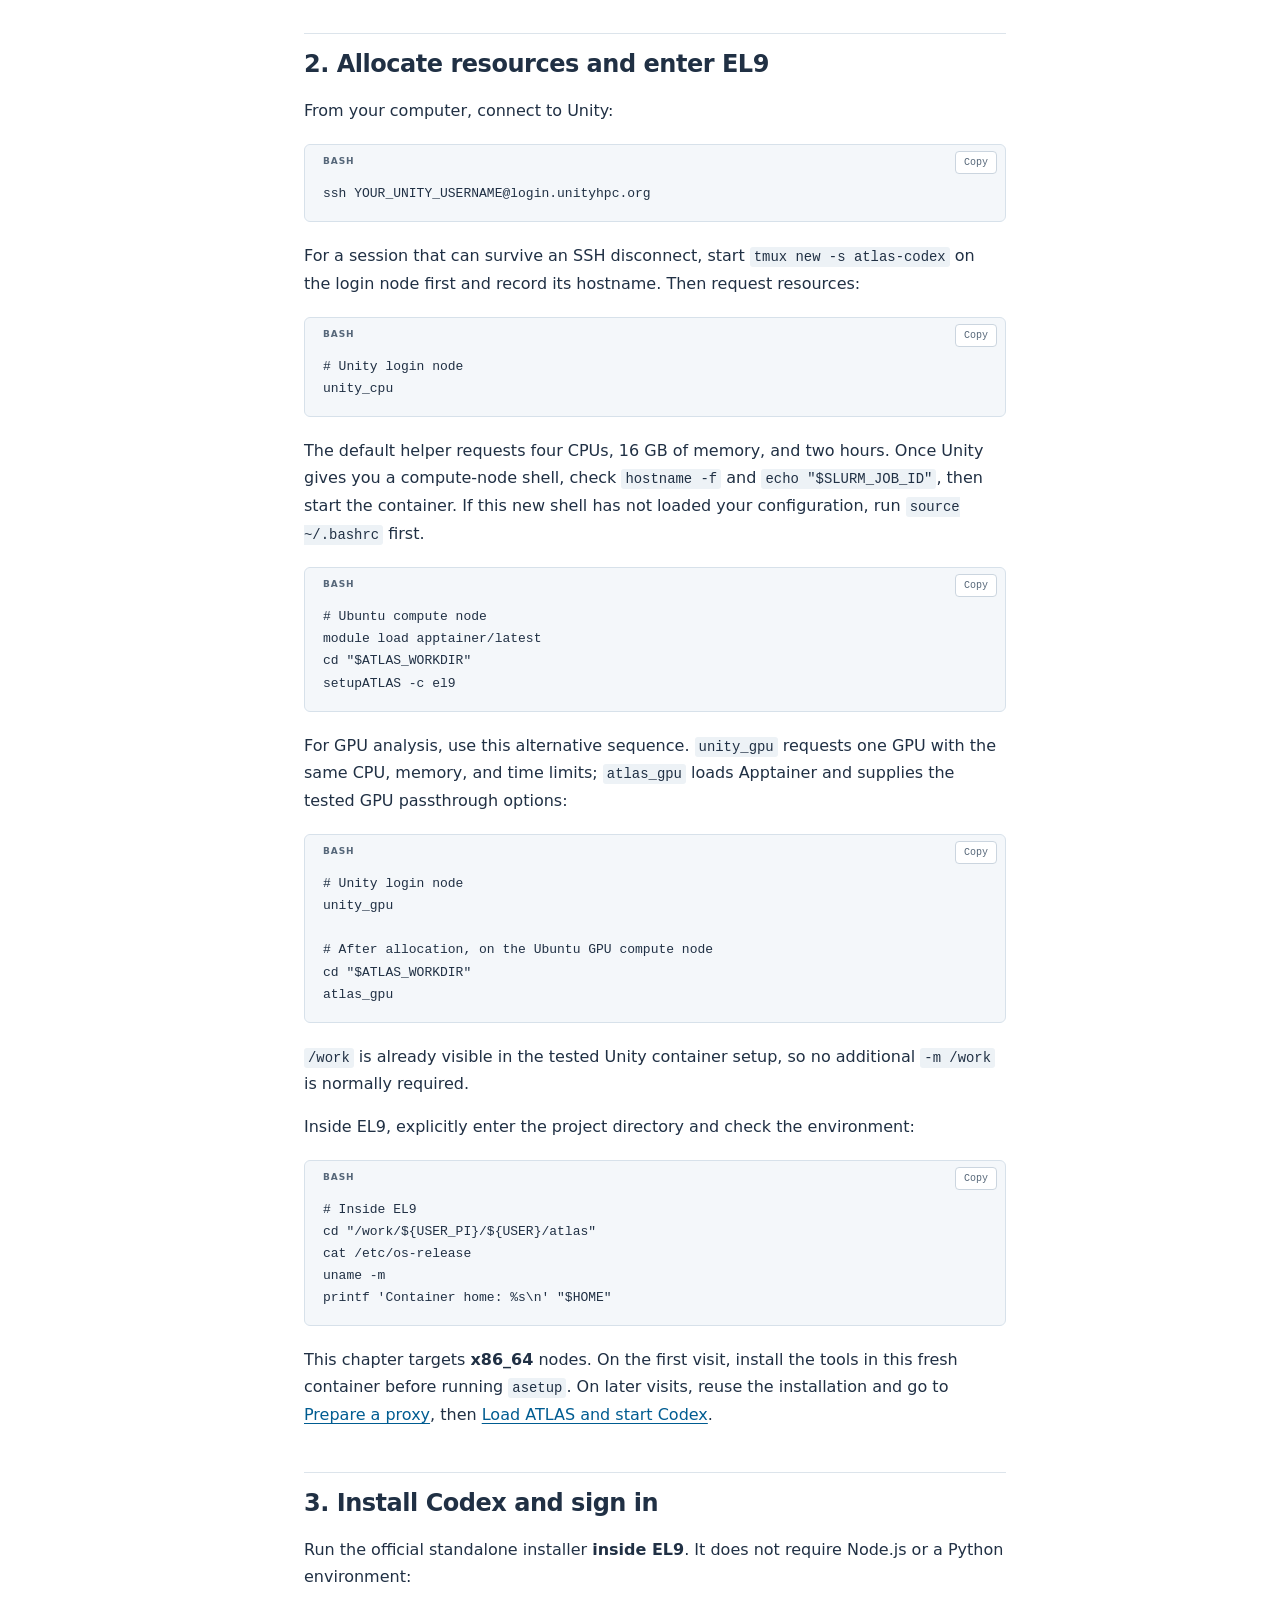
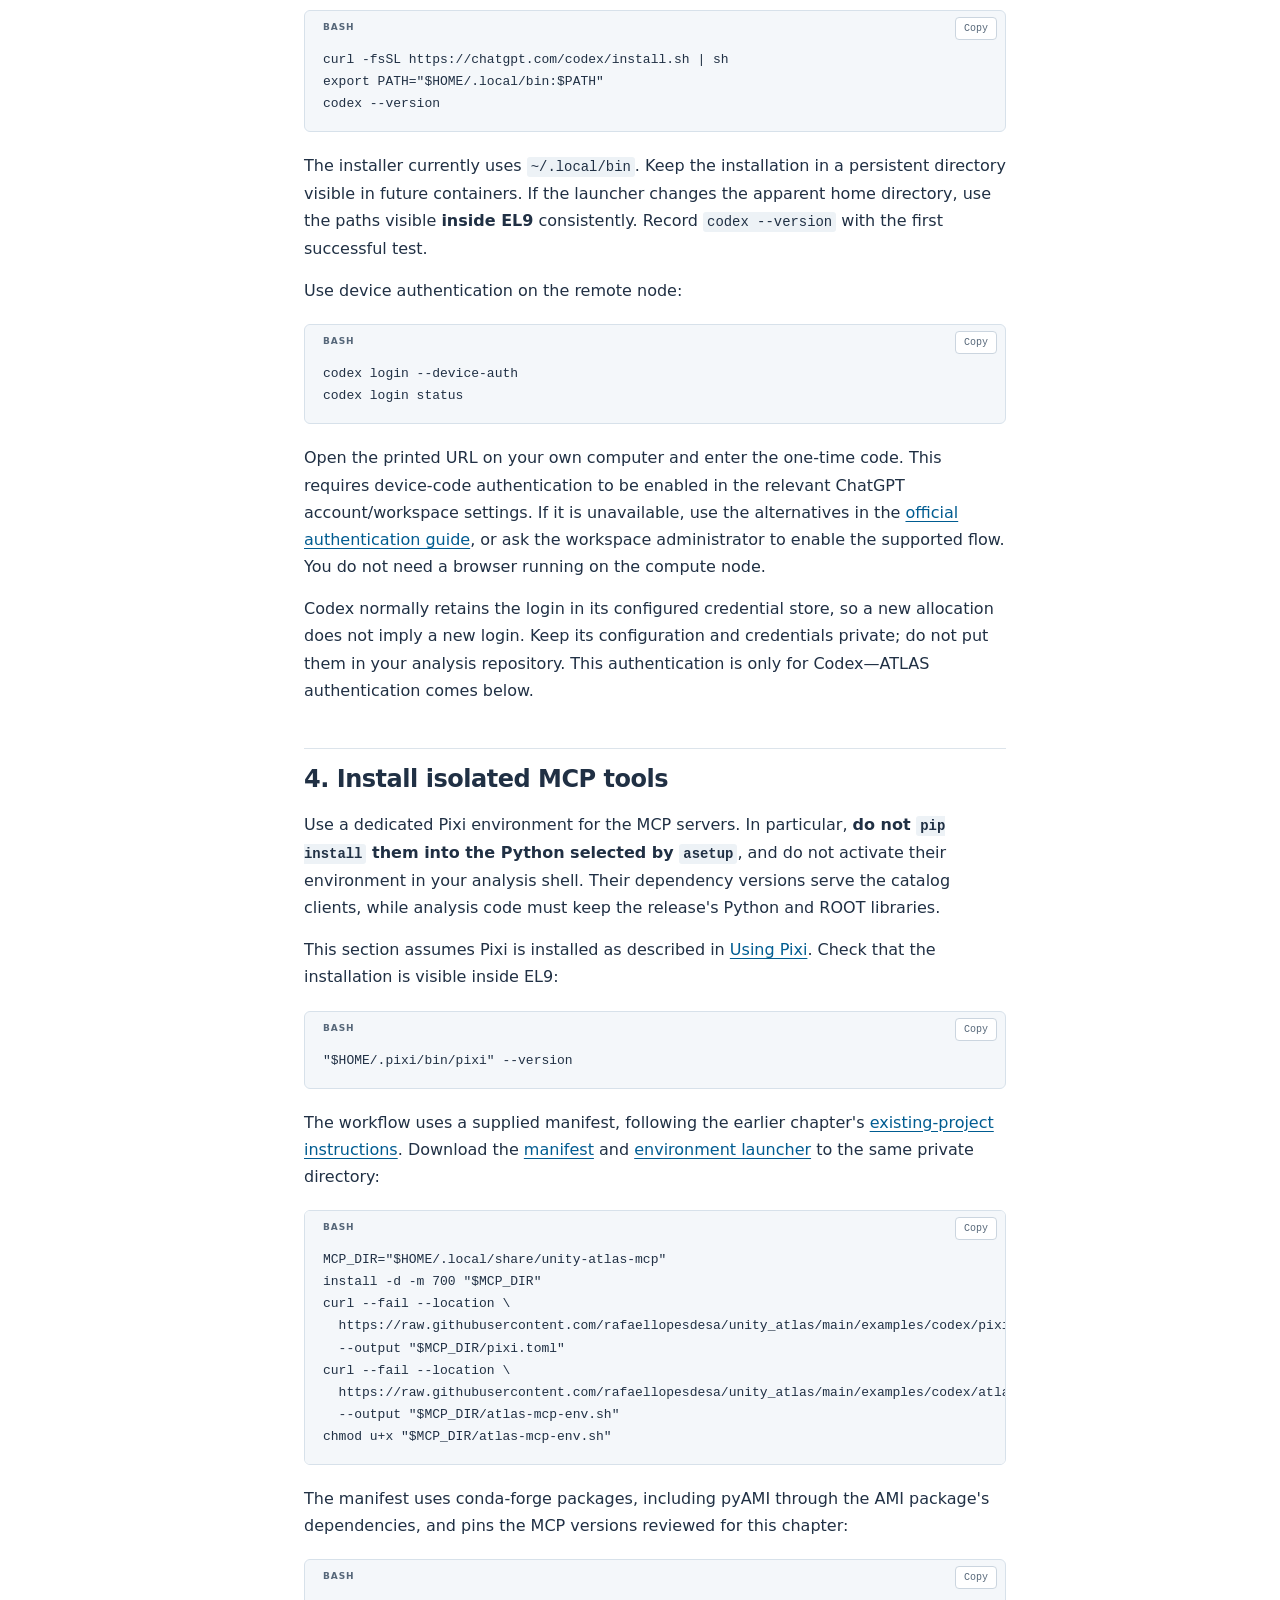
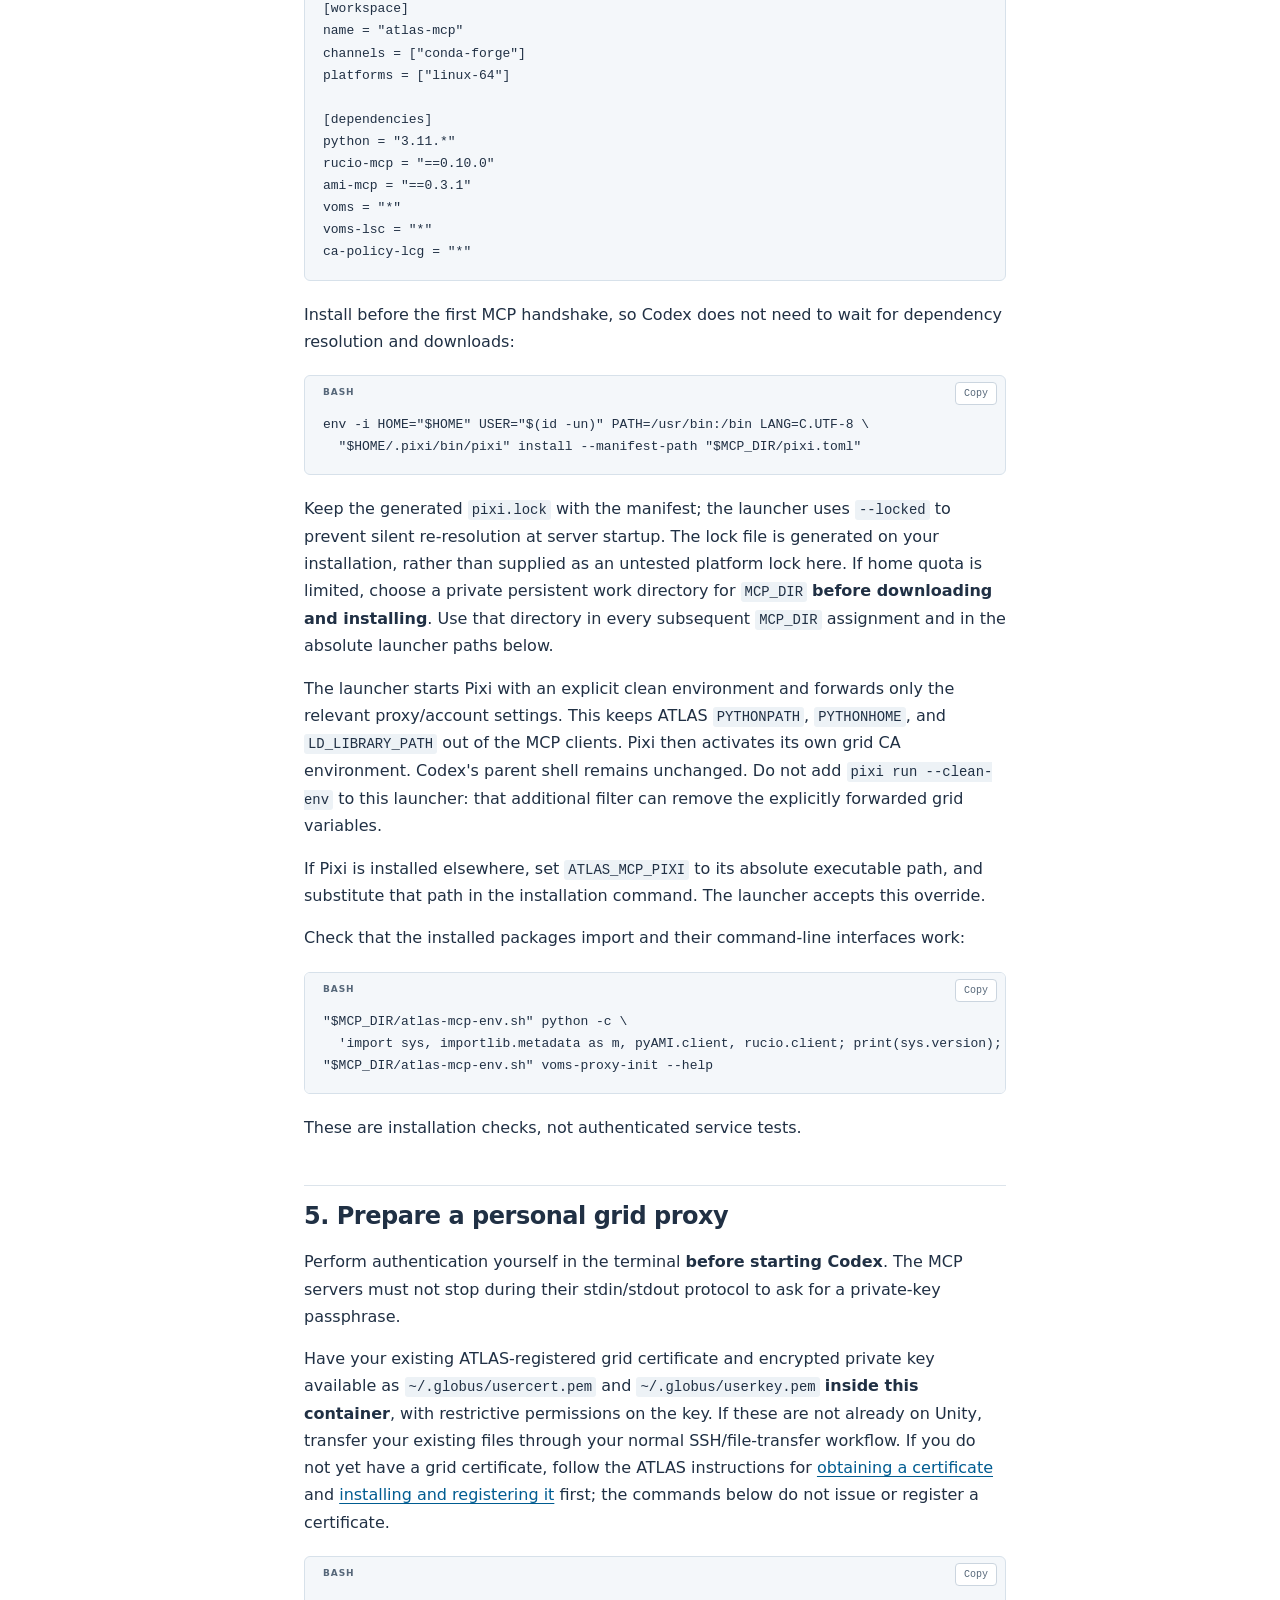
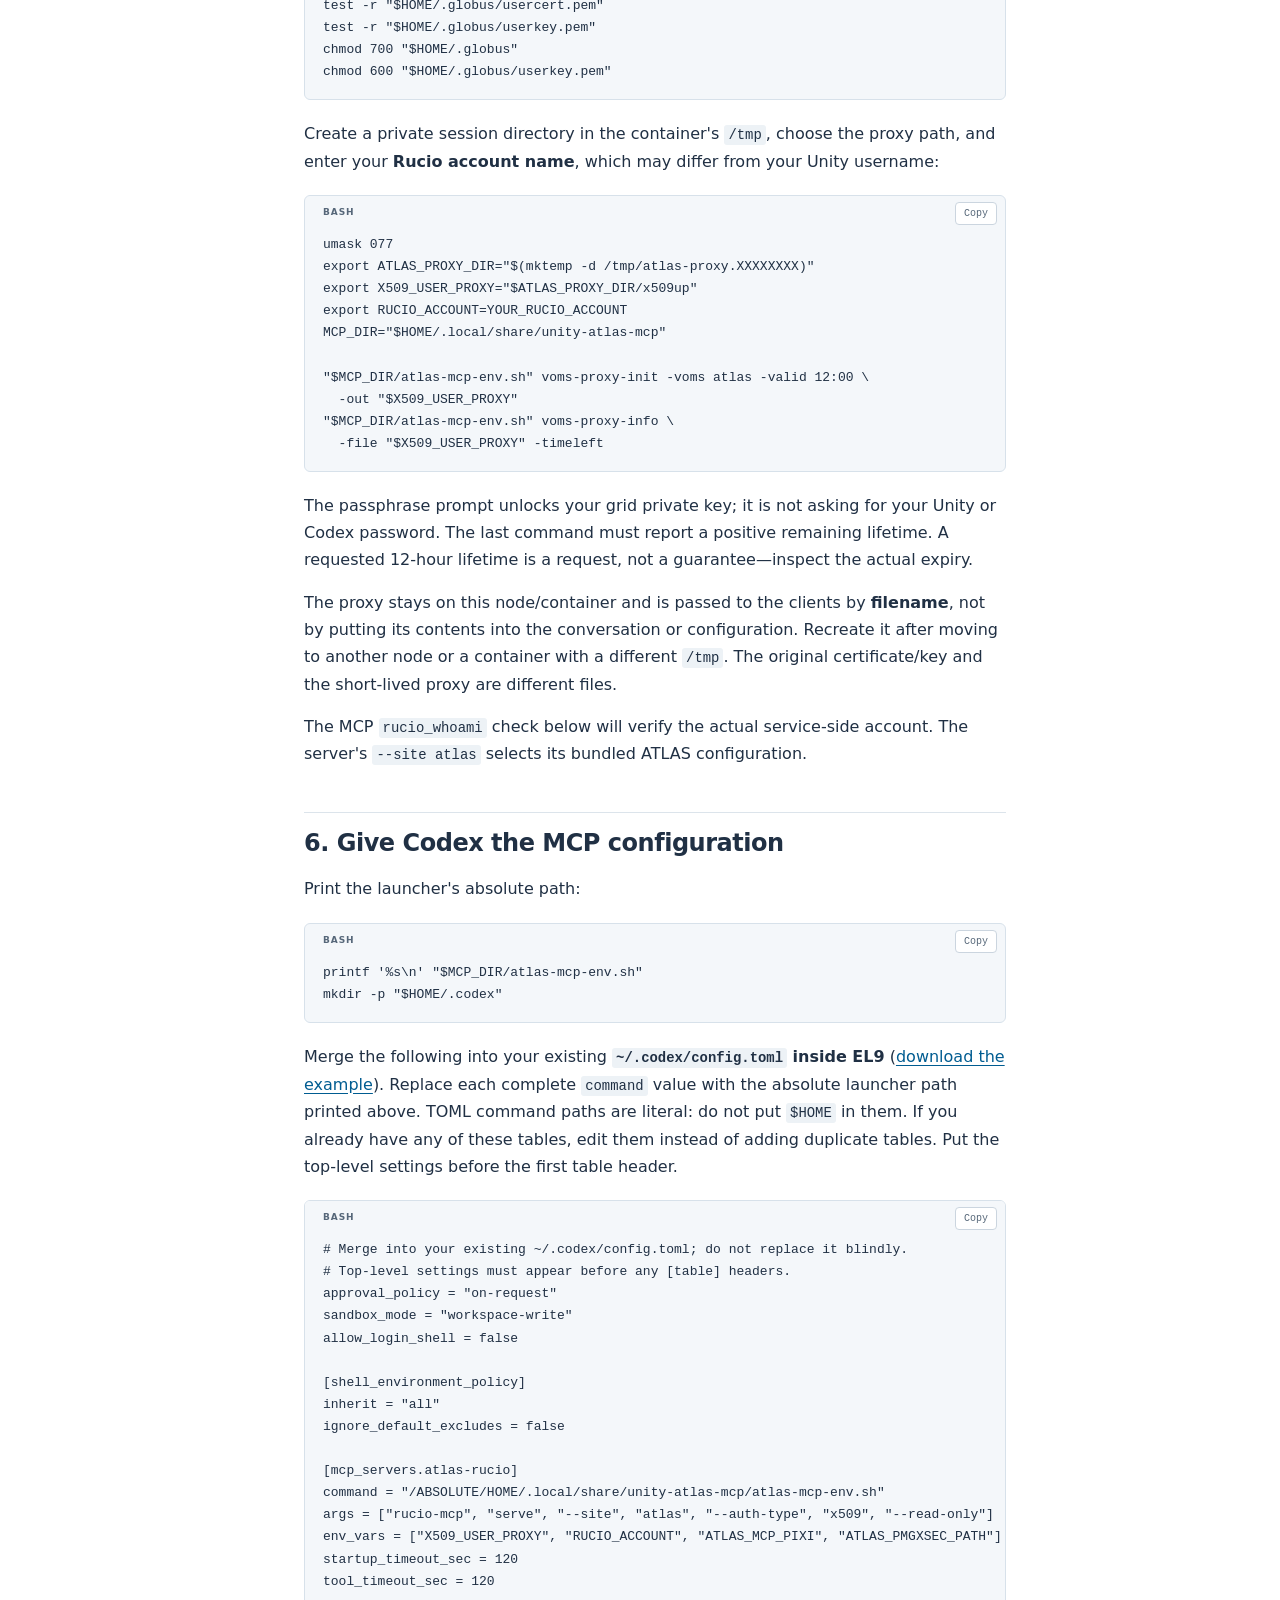
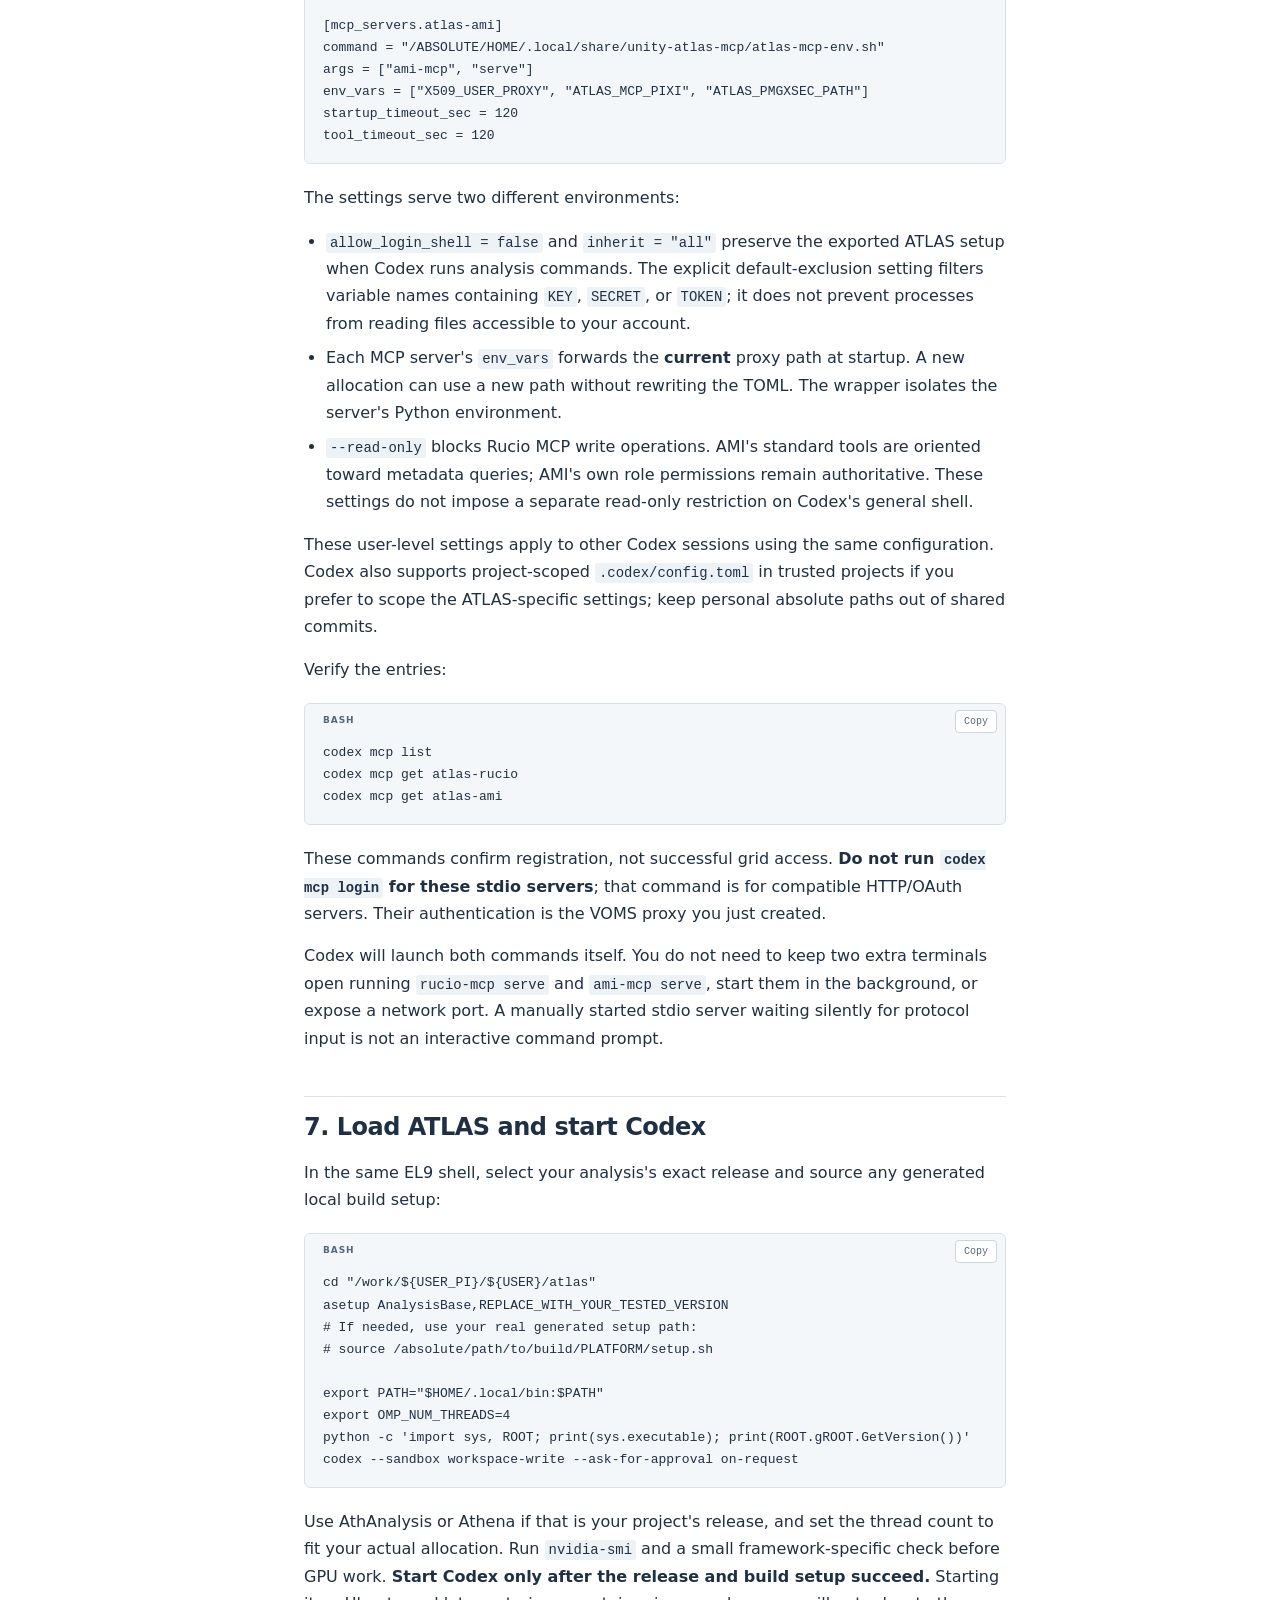
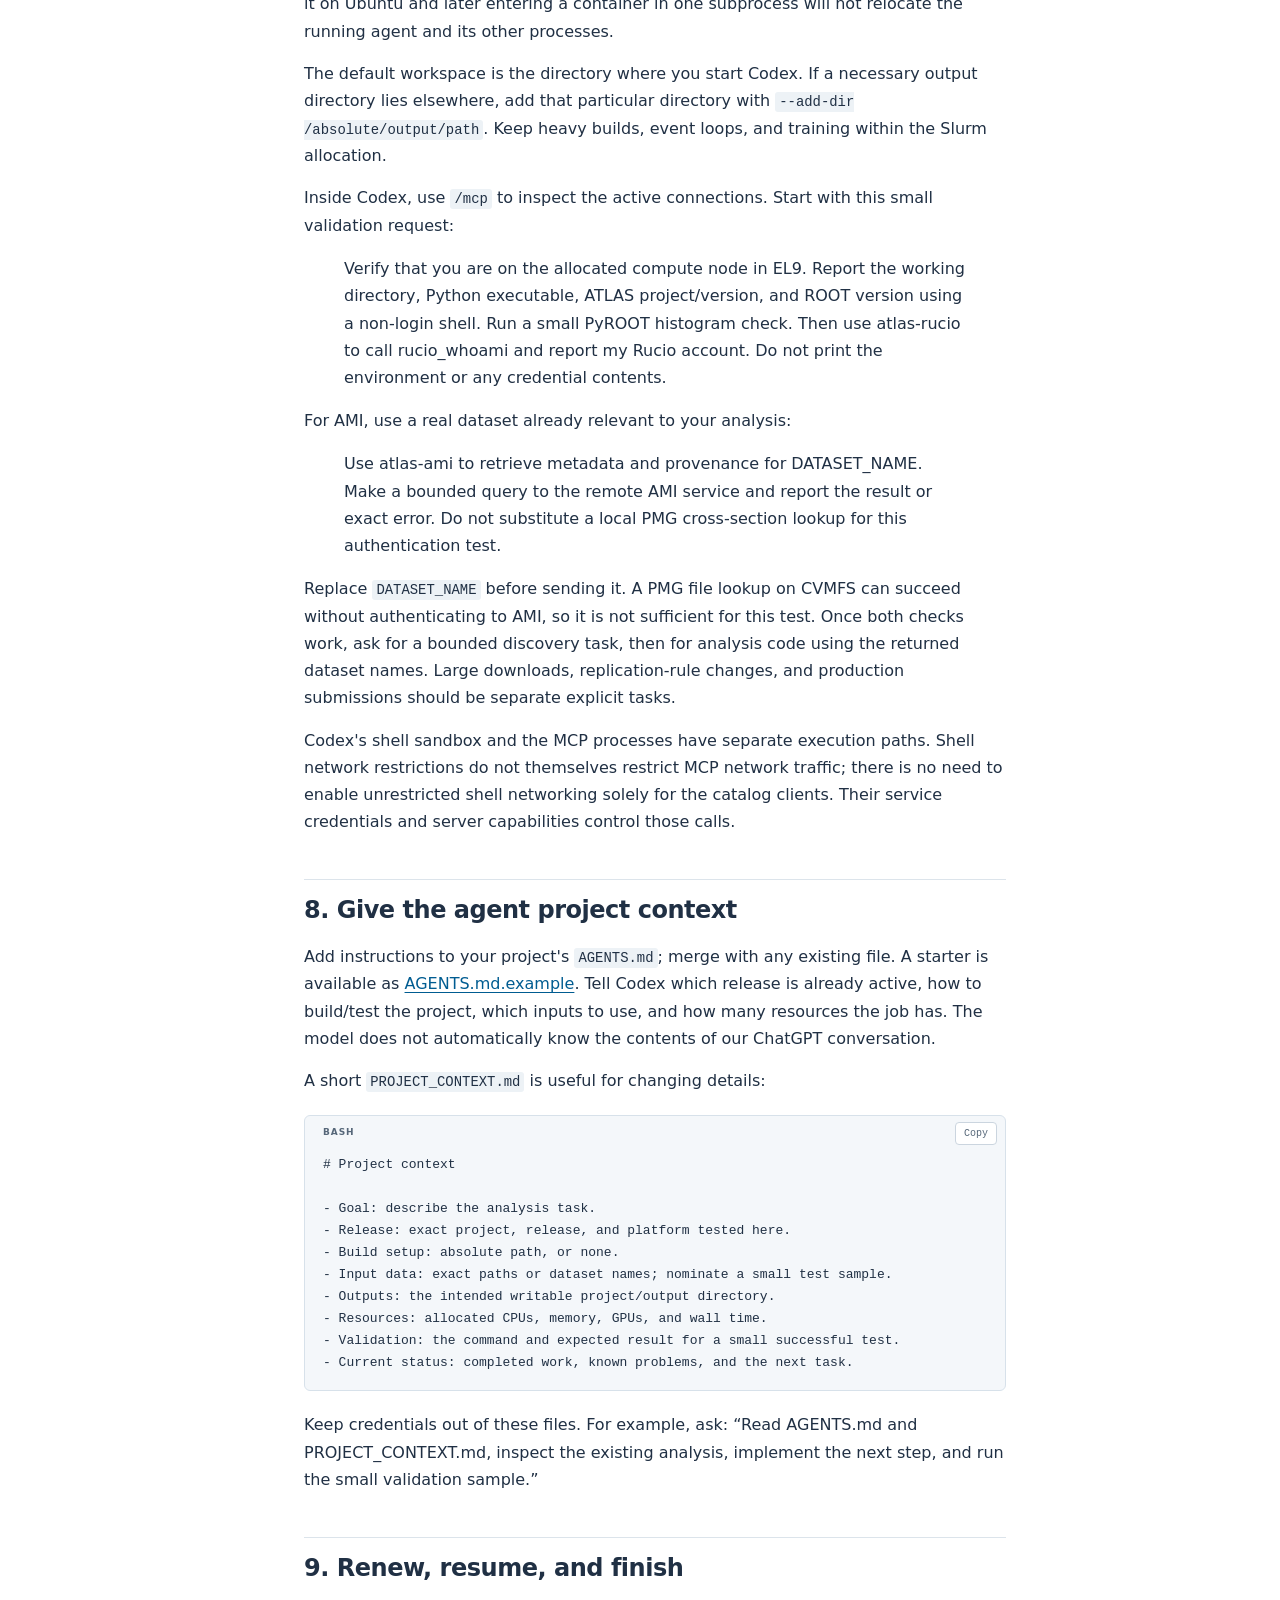
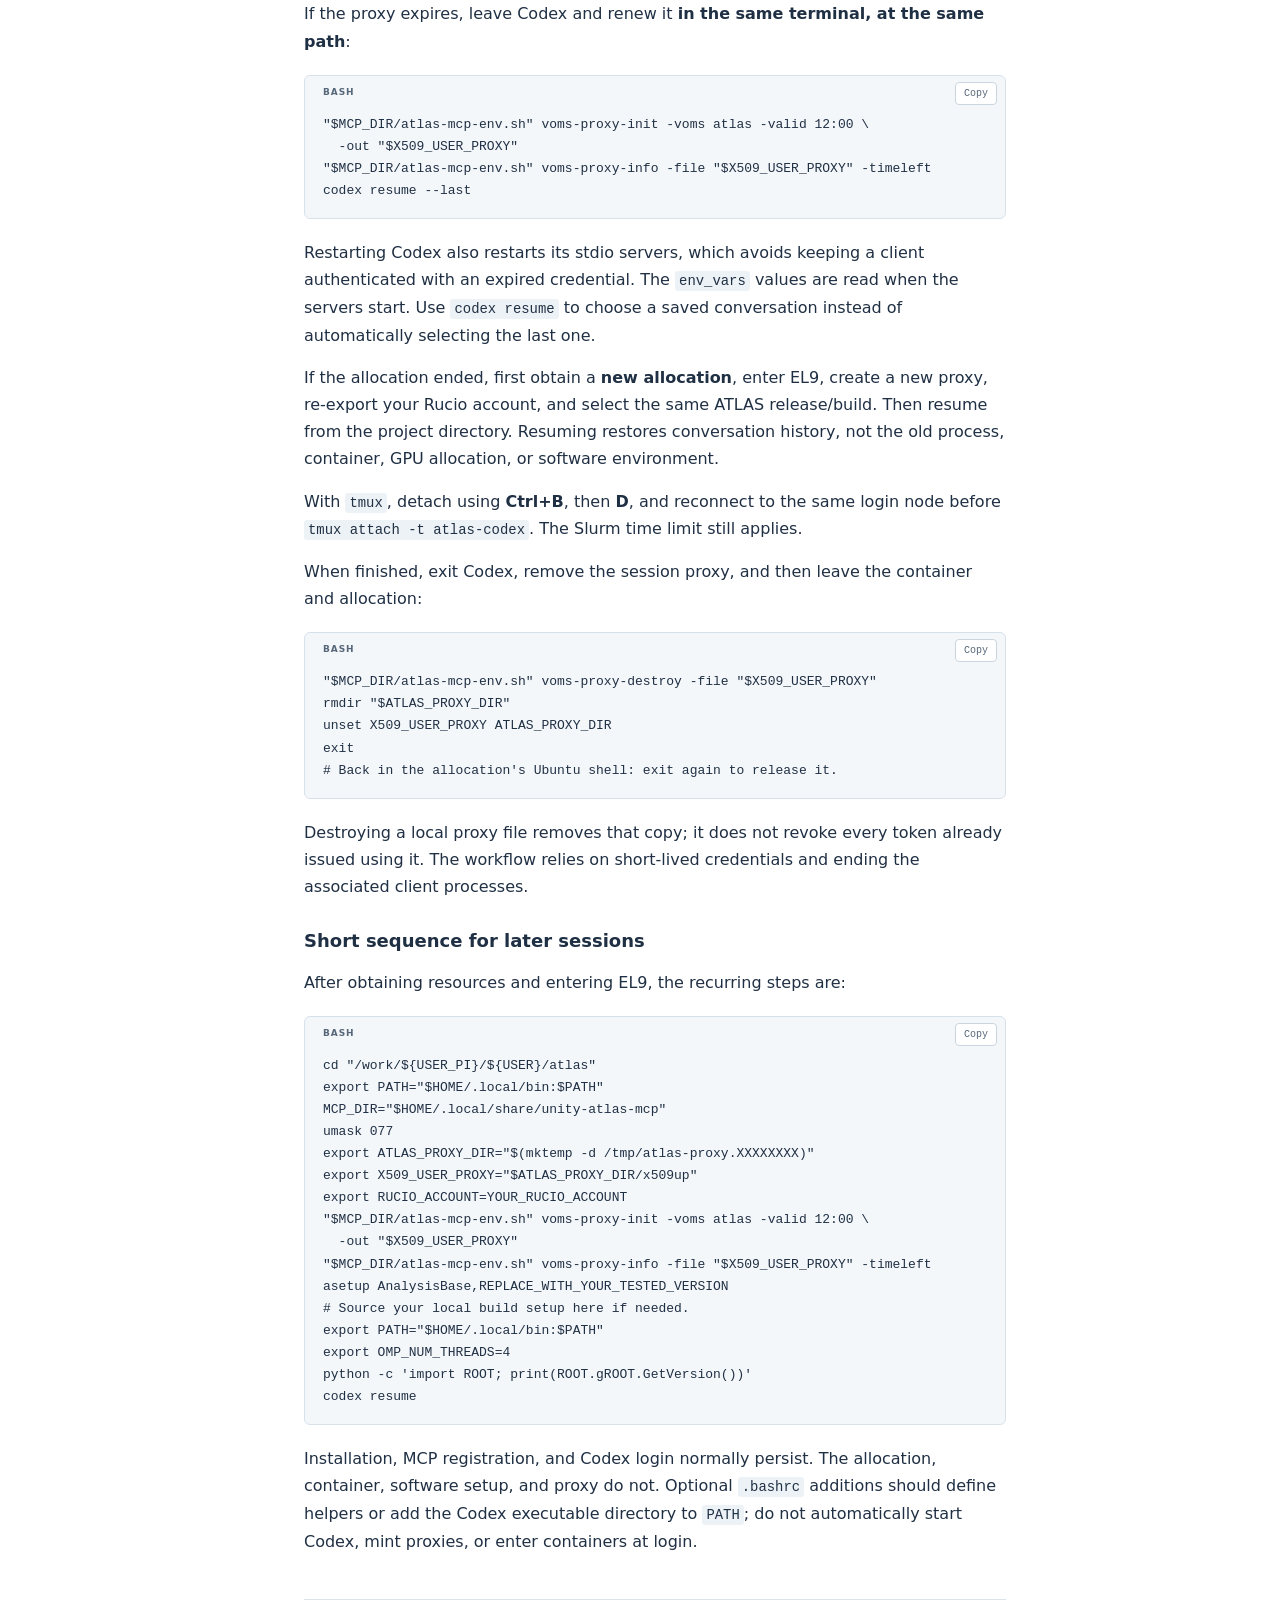
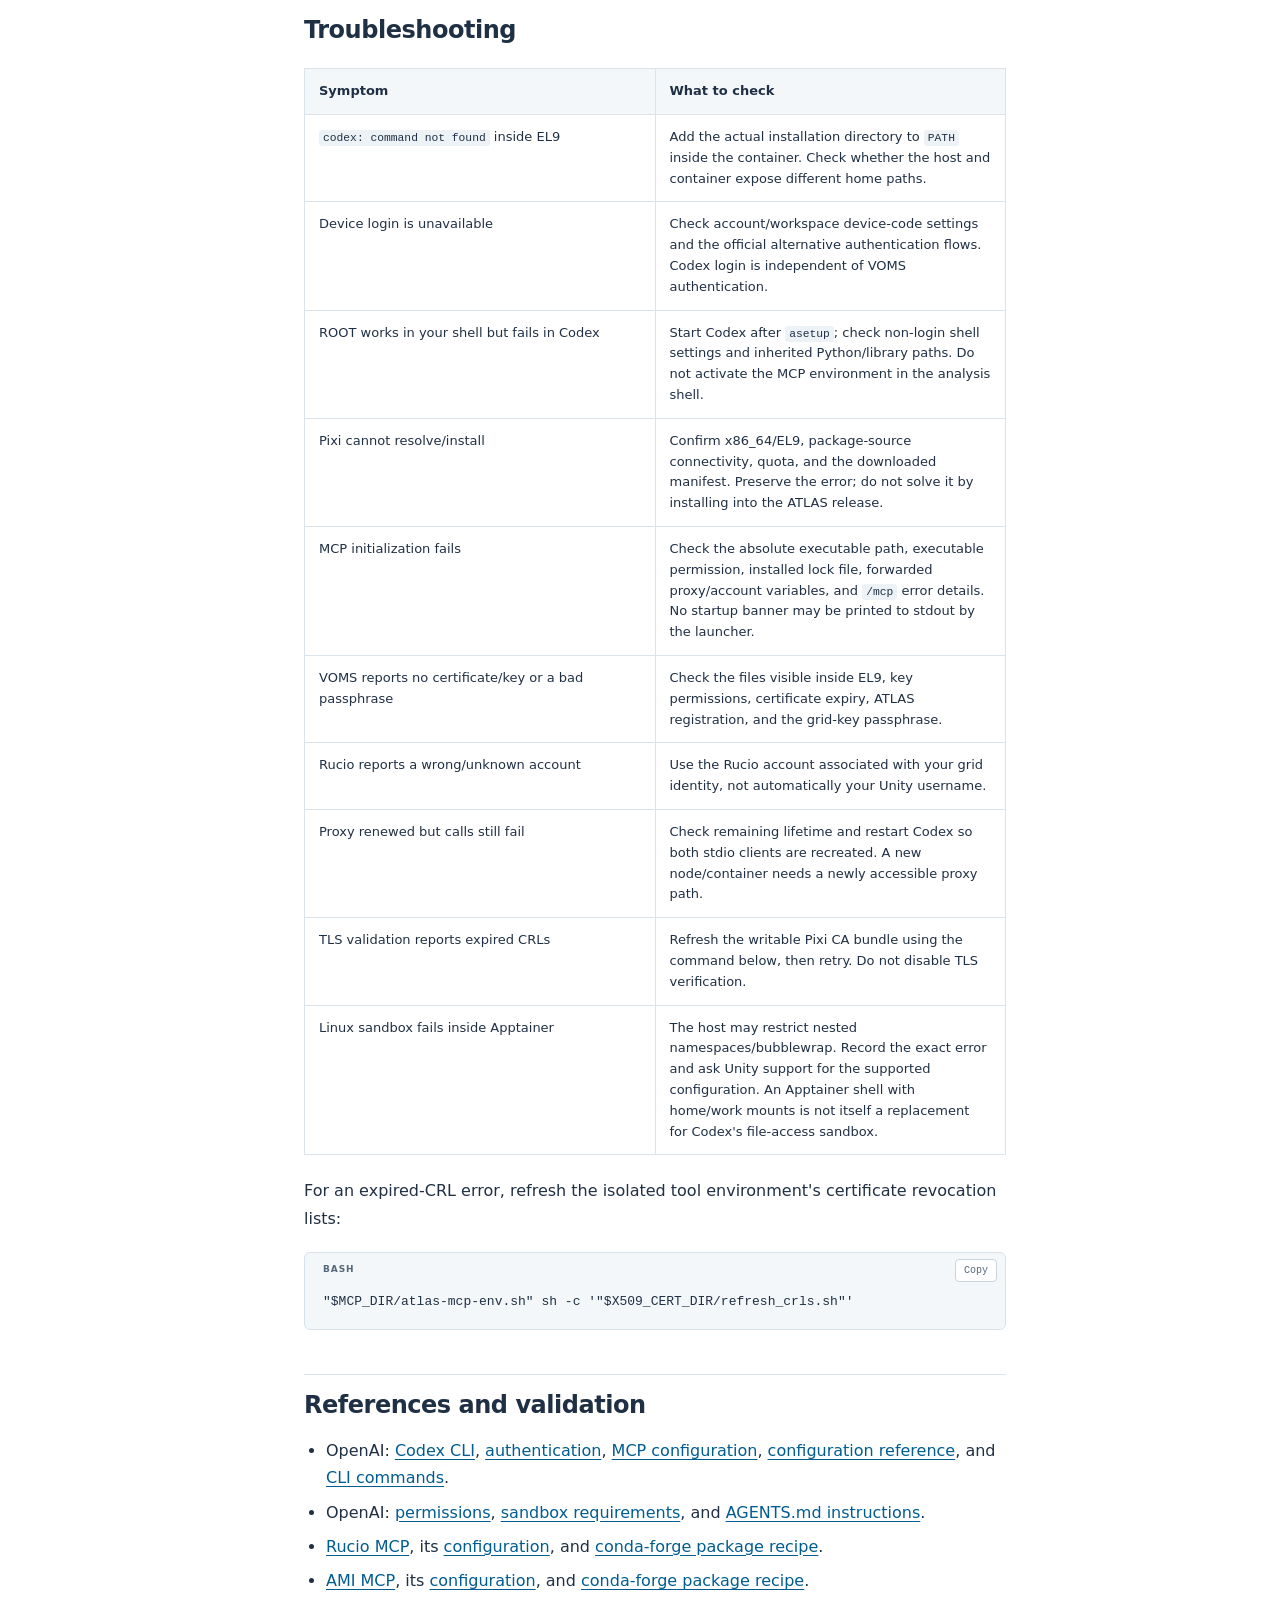
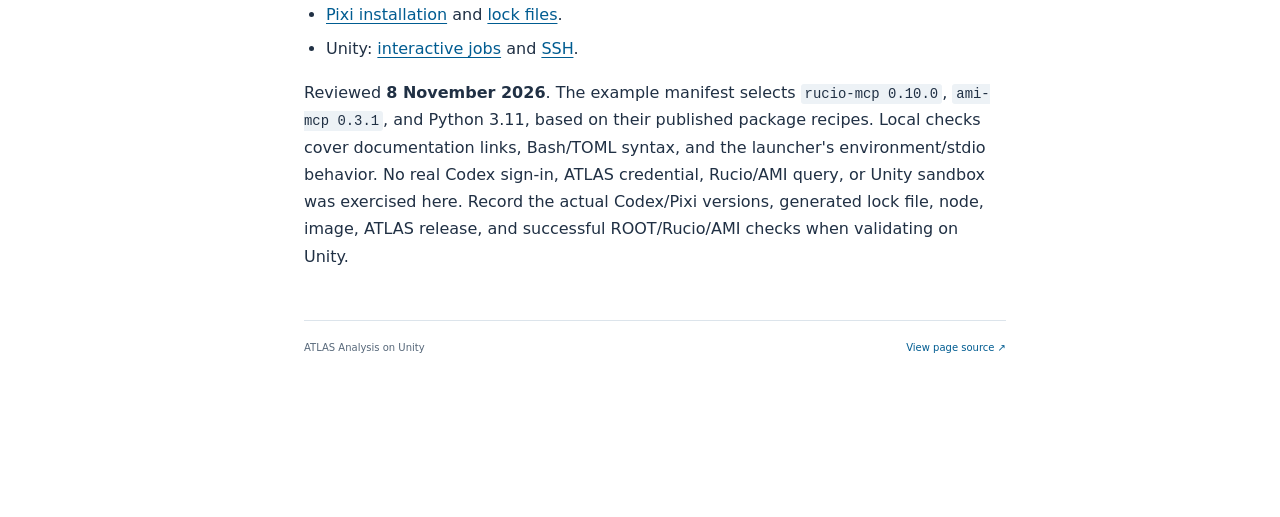
==== commit c356e8a9: "Add Pixi basics chapter before VS Code and reuse it in Codex setup" ====
--- a/codex-agents/index.html
+++ b/codex-agents/index.html
@@ -20,8 +20,8 @@
   <aside class="sidebar" id="sidebar">
     <div class="search" hidden><label for="search-input">Search this guide</label><input id="search-input" type="search" placeholder="Search topics or commands…" autocomplete="off"><p id="search-status" aria-live="polite"></p><ul id="search-results" hidden></ul></div>
     <p class="nav-label">Documentation</p>
-    <nav class="chapters" aria-label="Chapters"><a href="../index.html">Overview</a><a href="../setting-up-environment/index.html">Setting up the environment</a><a href="../submitting-jobs/index.html">Submitting jobs with Slurm</a><a href="../using-vscode/index.html">Using VS Code</a><a aria-current="page" href="index.html">Codex Agents</a></nav>
-    <div class="sidebar-note"><span class="status-dot"></span> Growing guide<p>Environment setup, batch jobs, VS Code, and Codex Agents. More analysis workflows will follow.</p></div>
+    <nav class="chapters" aria-label="Chapters"><a href="../index.html">Overview</a><a href="../setting-up-environment/index.html">Setting up the environment</a><a href="../submitting-jobs/index.html">Submitting jobs with Slurm</a><a href="../using-pixi/index.html">Using Pixi</a><a href="../using-vscode/index.html">Using VS Code</a><a aria-current="page" href="index.html">Codex Agents</a></nav>
+    <div class="sidebar-note"><span class="status-dot"></span> Growing guide<p>Environment setup, batch jobs, Pixi, VS Code, and Codex Agents. More analysis workflows will follow.</p></div>
     <a class="sidebar-source" href="https://github.com/rafaellopesdesa/unity_atlas/issues">Suggest an improvement ↗</a>
   </aside>
   <main id="main" tabindex="-1">
@@ -106,10 +106,9 @@
 <p>Codex normally retains the login in its configured credential store, so a new allocation does not imply a new login. Keep its configuration and credentials private; do not put them in your analysis repository. This authentication is only for Codex—ATLAS authentication comes below.</p>
 <h2 id="mcp-install">4. Install isolated MCP tools</h2>
 <p>Use a dedicated Pixi environment for the MCP servers. In particular, <strong>do not <code>pip install</code> them into the Python selected by <code>asetup</code></strong>, and do not activate their environment in your analysis shell. Their dependency versions serve the catalog clients, while analysis code must keep the release's Python and ROOT libraries.</p>
-<p>Install Pixi once, using its official installer:</p>
-<pre class="bash"><code>curl -fsSL https://pixi.sh/install.sh | bash
-&quot;$HOME/.pixi/bin/pixi&quot; --version</code></pre>
-<p>Download the <a href="../examples/codex/pixi.toml">manifest</a> and <a href="../examples/codex/atlas-mcp-env.sh">environment launcher</a> to the same private directory:</p>
+<p>This section assumes Pixi is installed as described in <a href="../using-pixi/#installation">Using Pixi</a>. Check that the installation is visible inside EL9:</p>
+<pre class="bash"><code>&quot;$HOME/.pixi/bin/pixi&quot; --version</code></pre>
+<p>The workflow uses a supplied manifest, following the earlier chapter's <a href="../using-pixi/#projects">existing-project instructions</a>. Download the <a href="../examples/codex/pixi.toml">manifest</a> and <a href="../examples/codex/atlas-mcp-env.sh">environment launcher</a> to the same private directory:</p>
 <pre class="bash"><code>MCP_DIR=&quot;$HOME/.local/share/unity-atlas-mcp&quot;
 install -d -m 700 &quot;$MCP_DIR&quot;
 curl --fail --location \
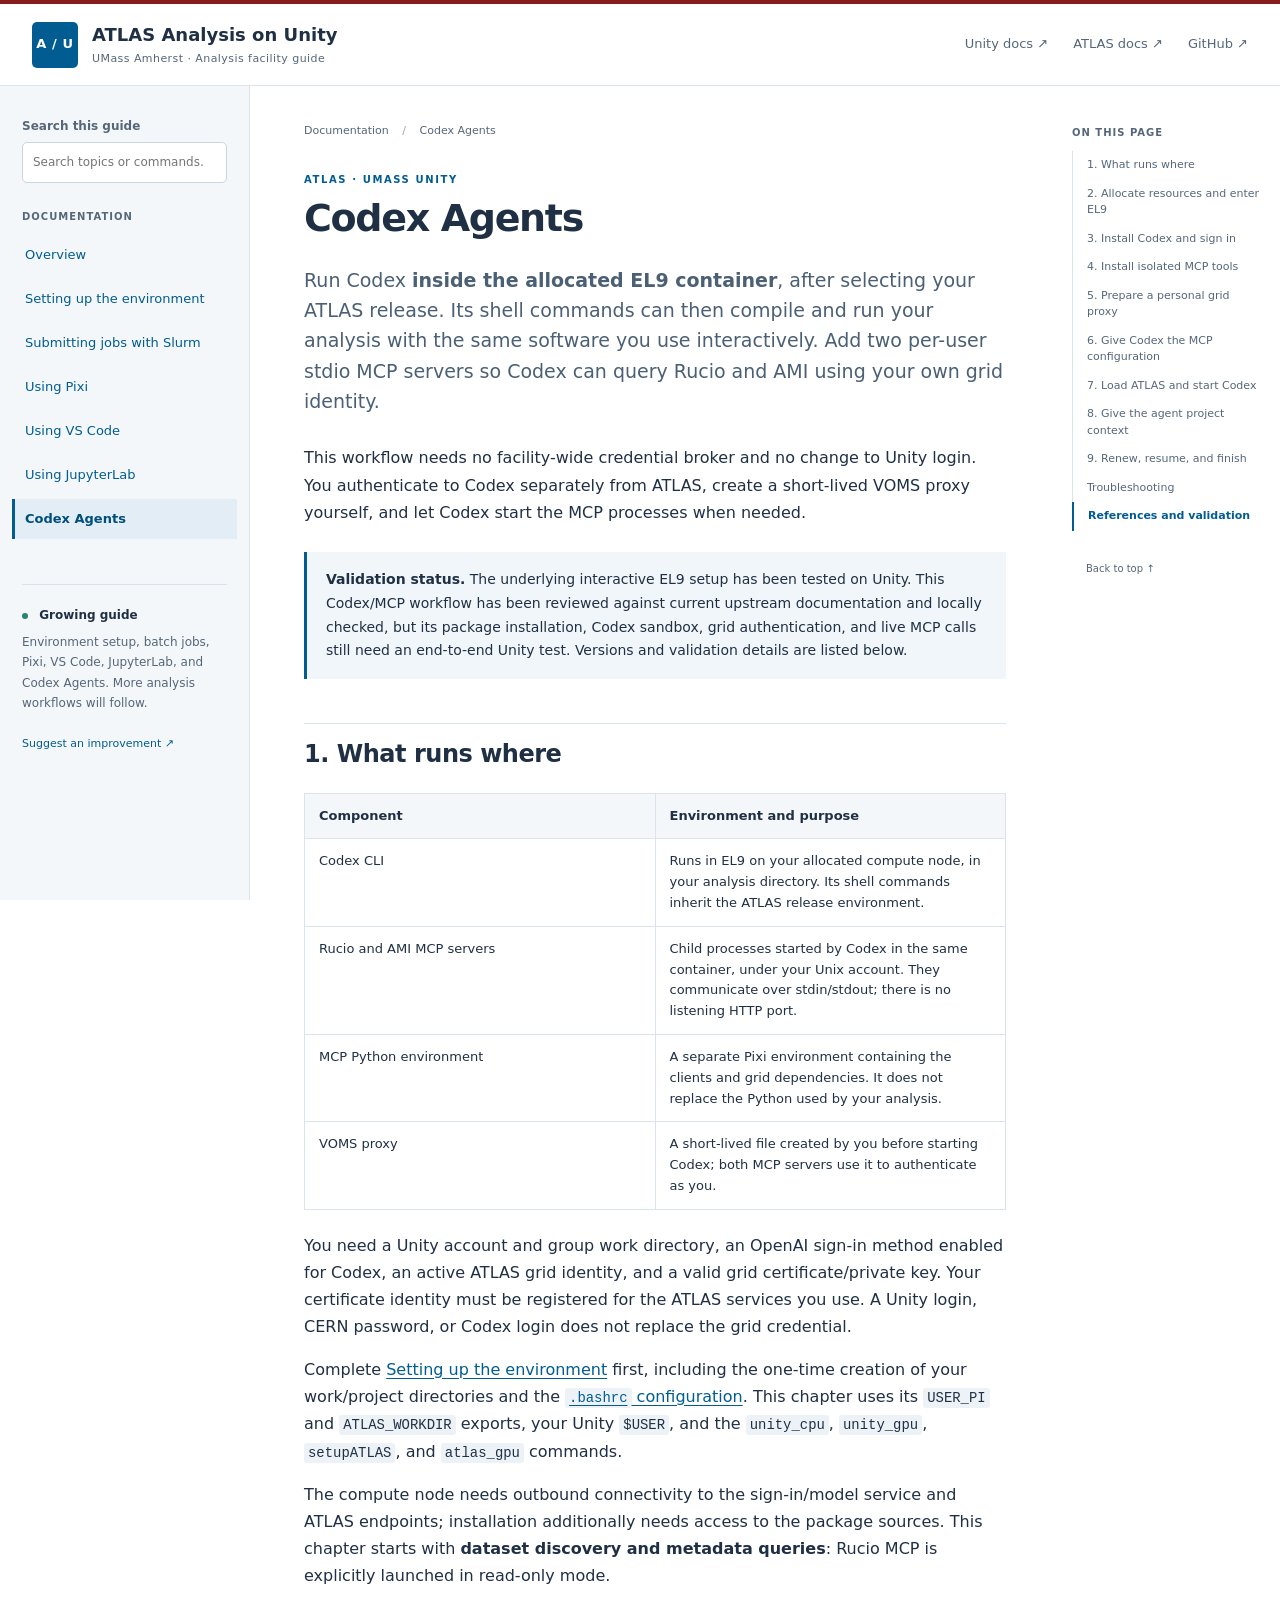
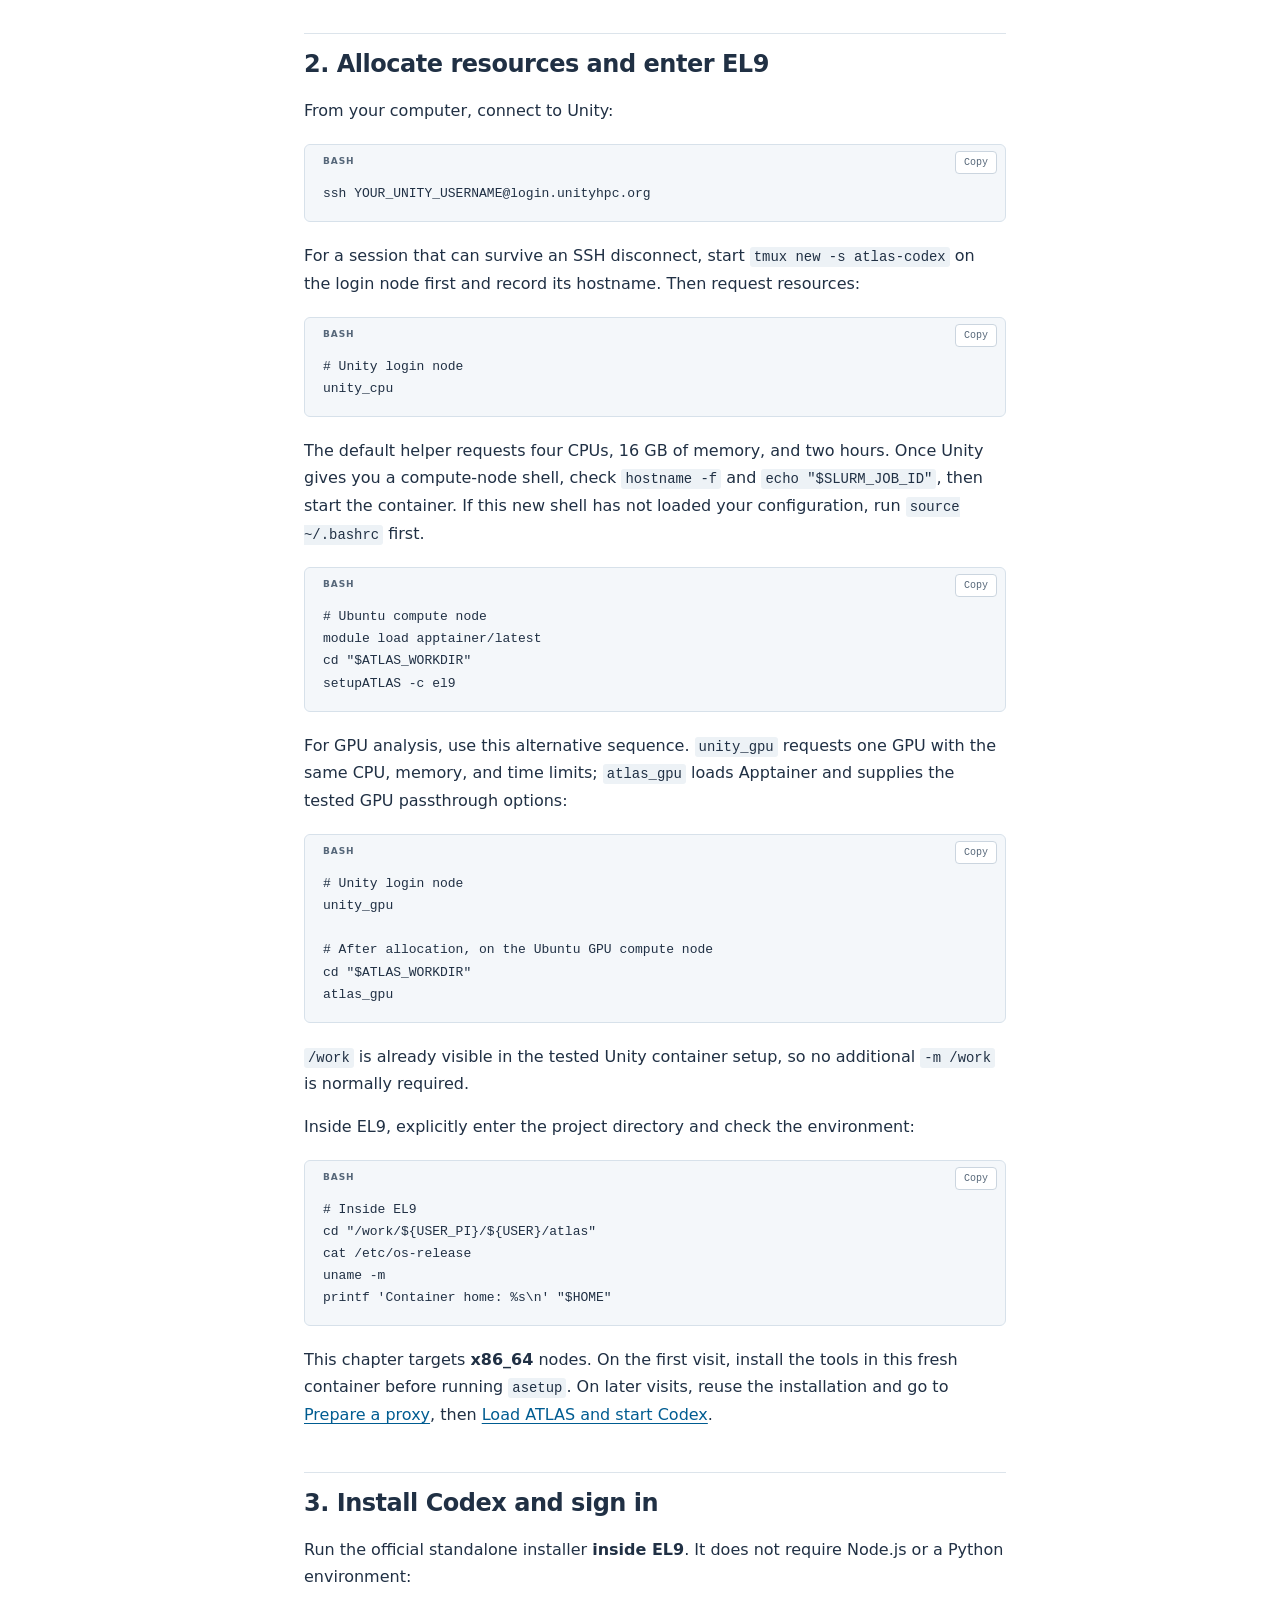
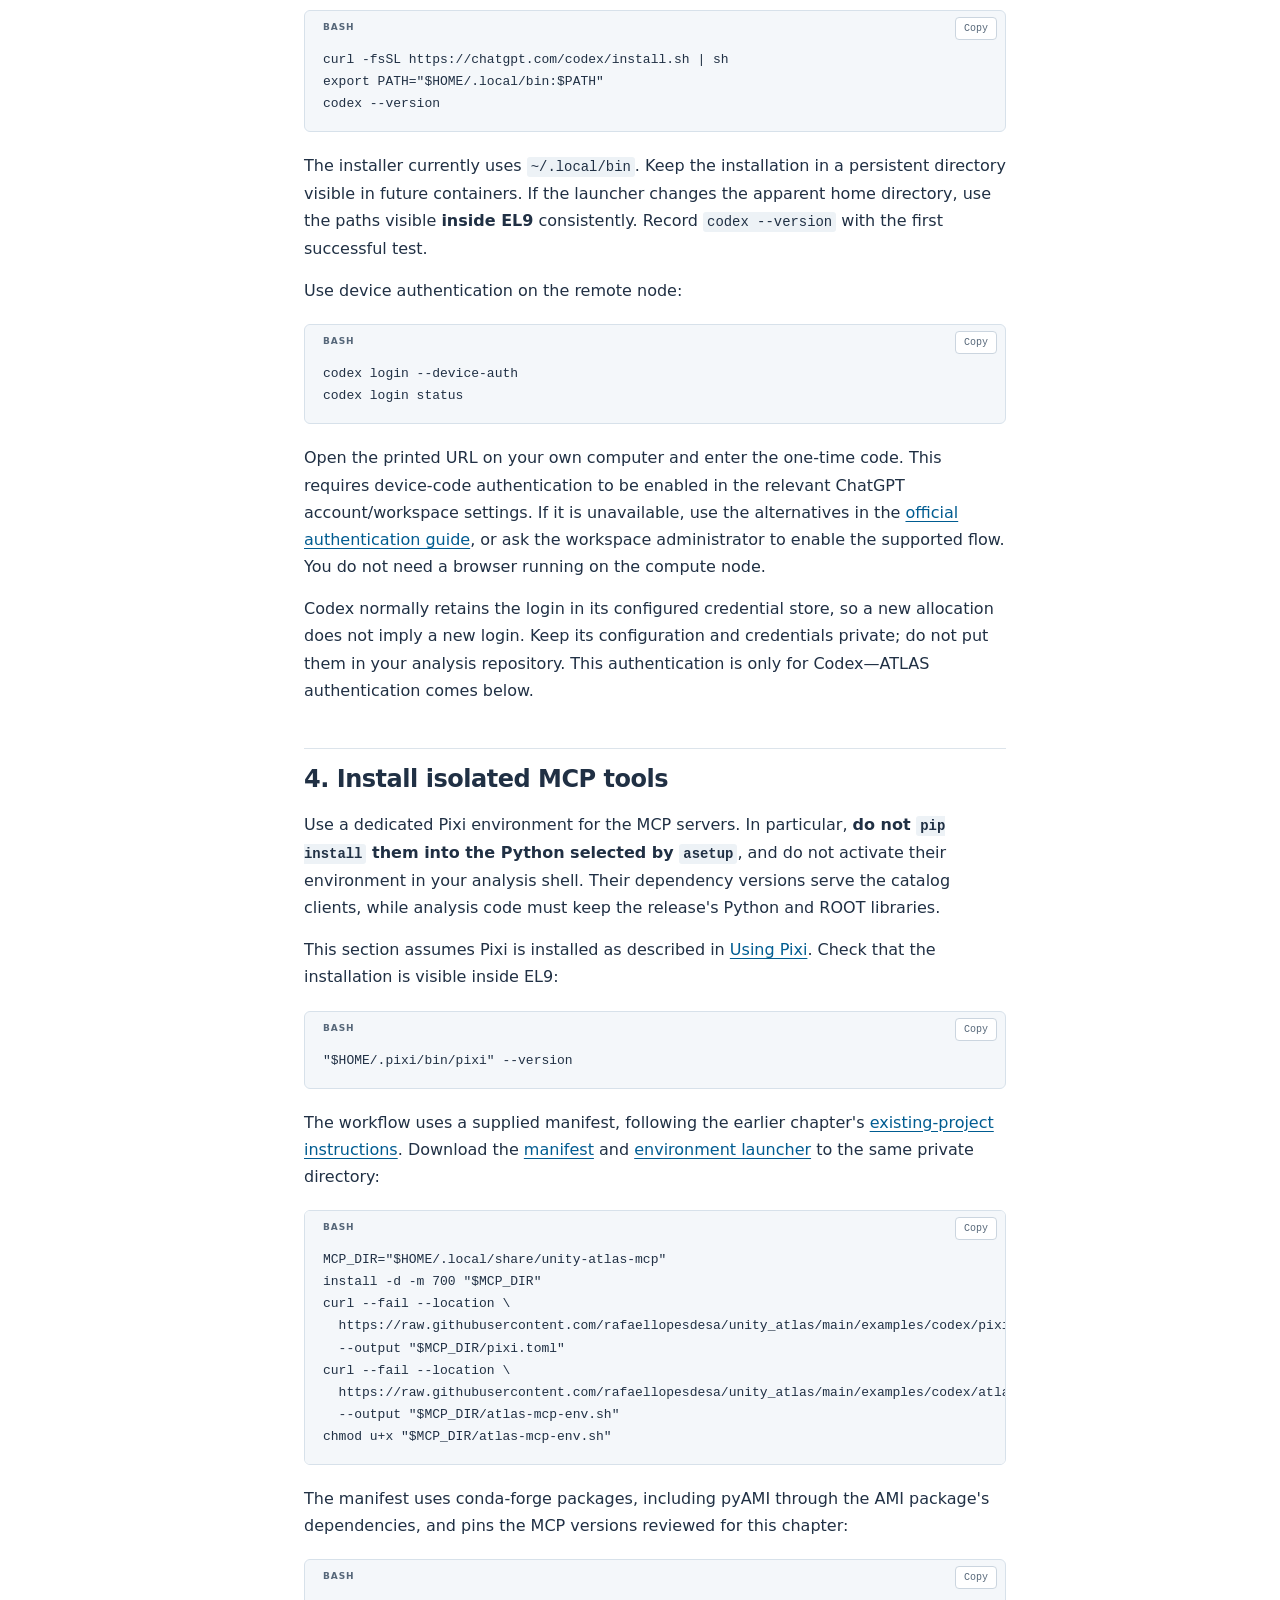
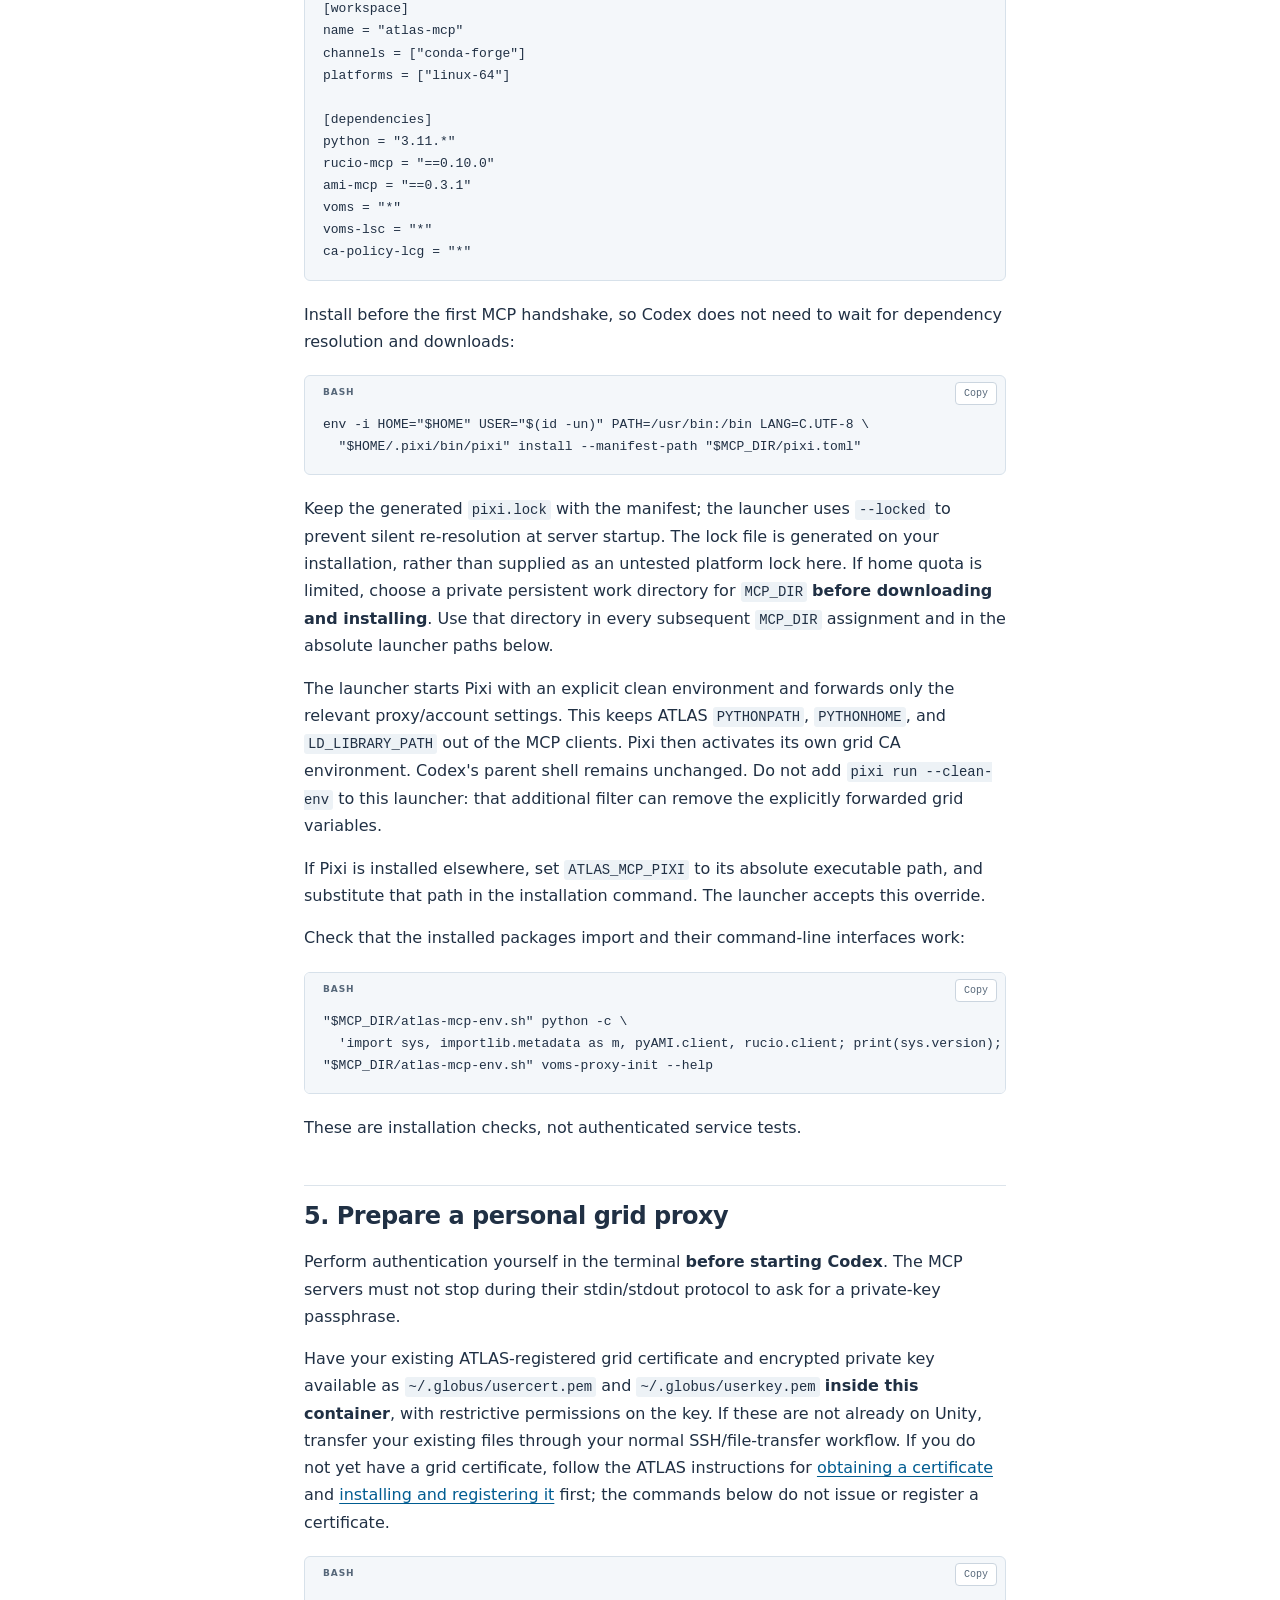
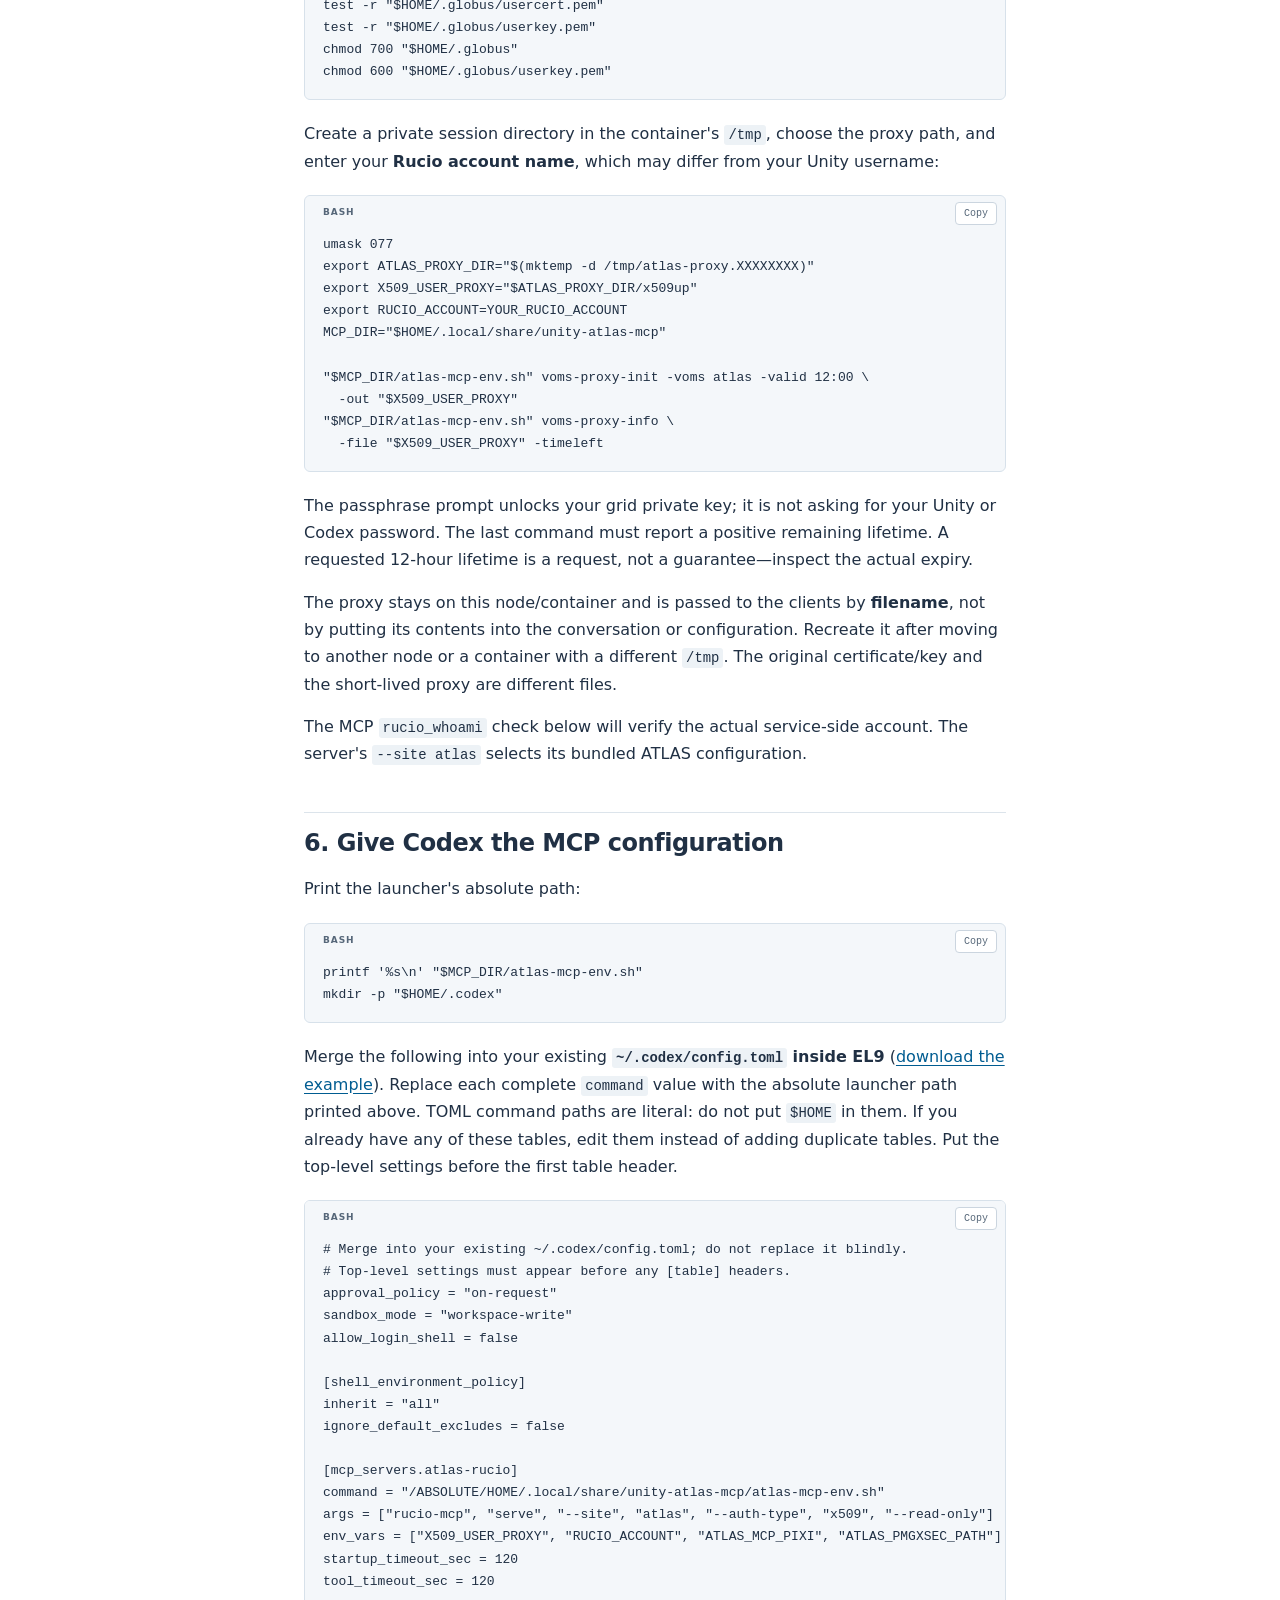
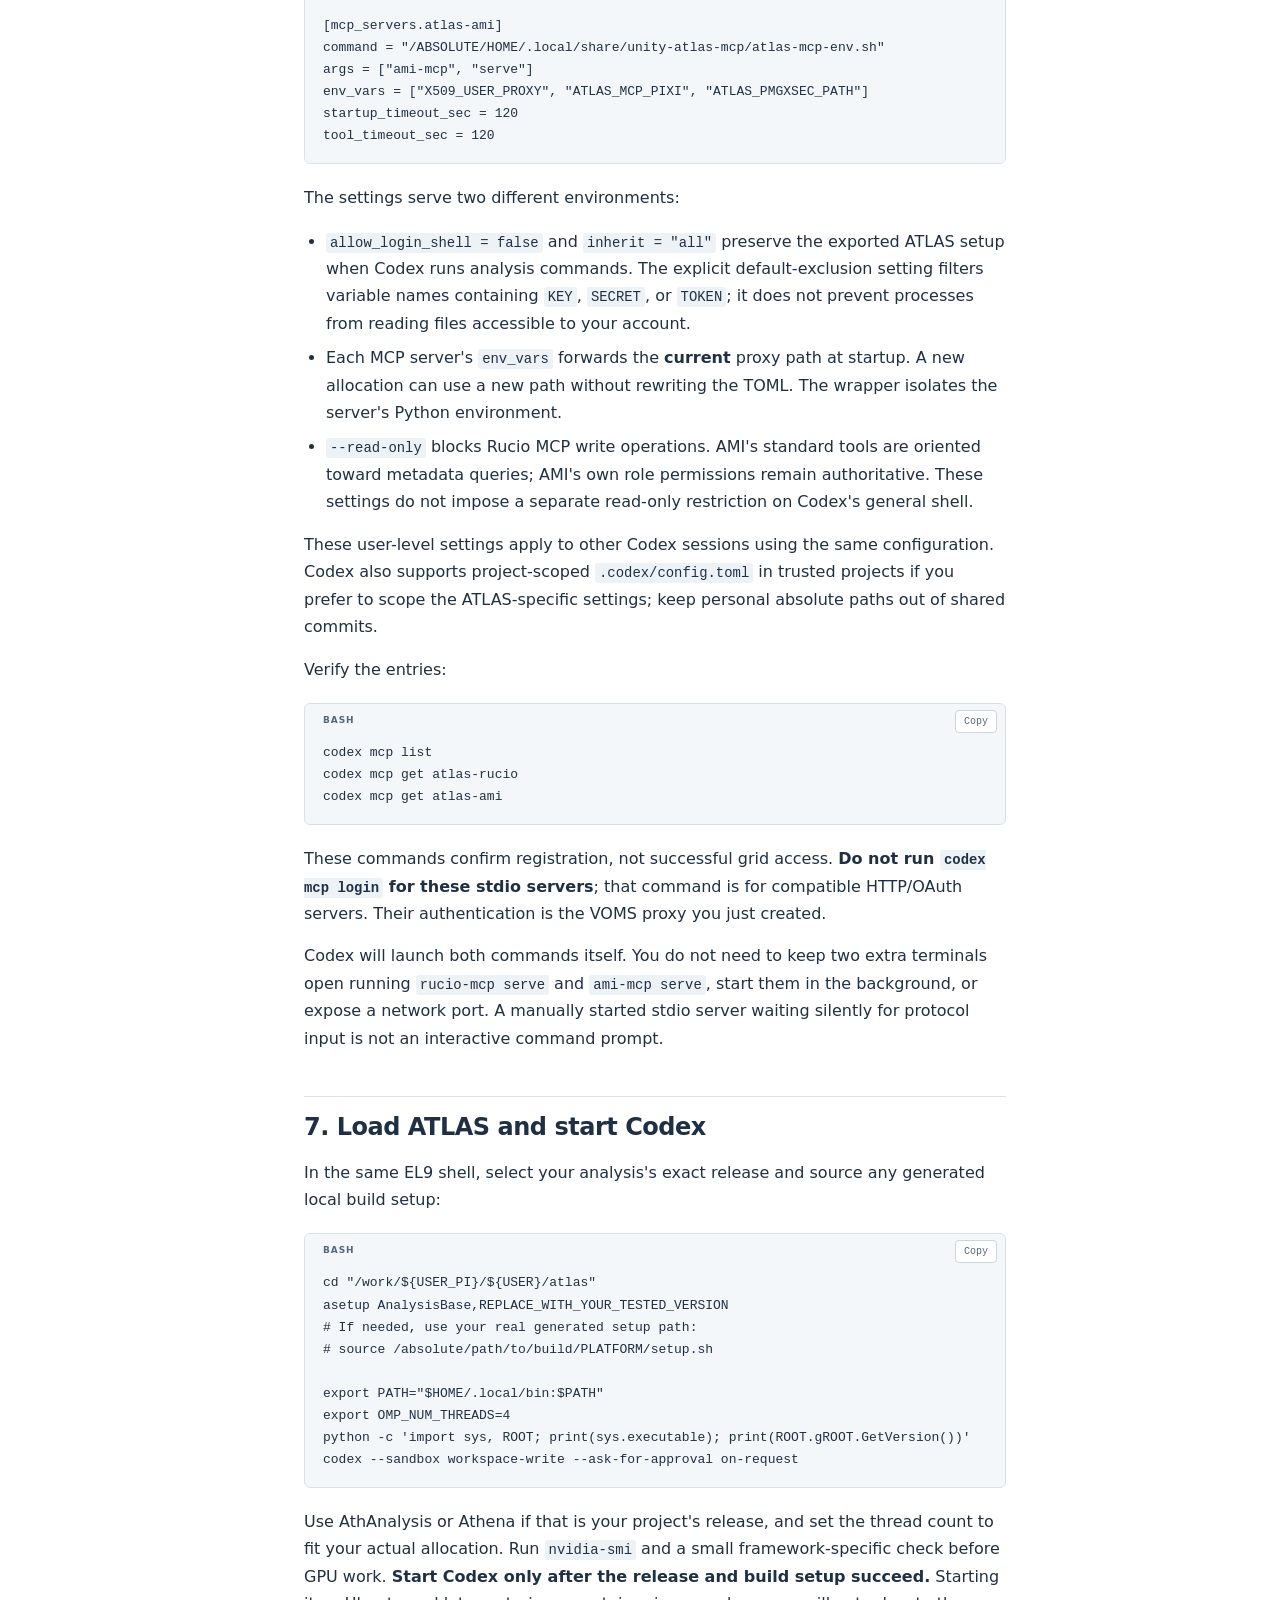
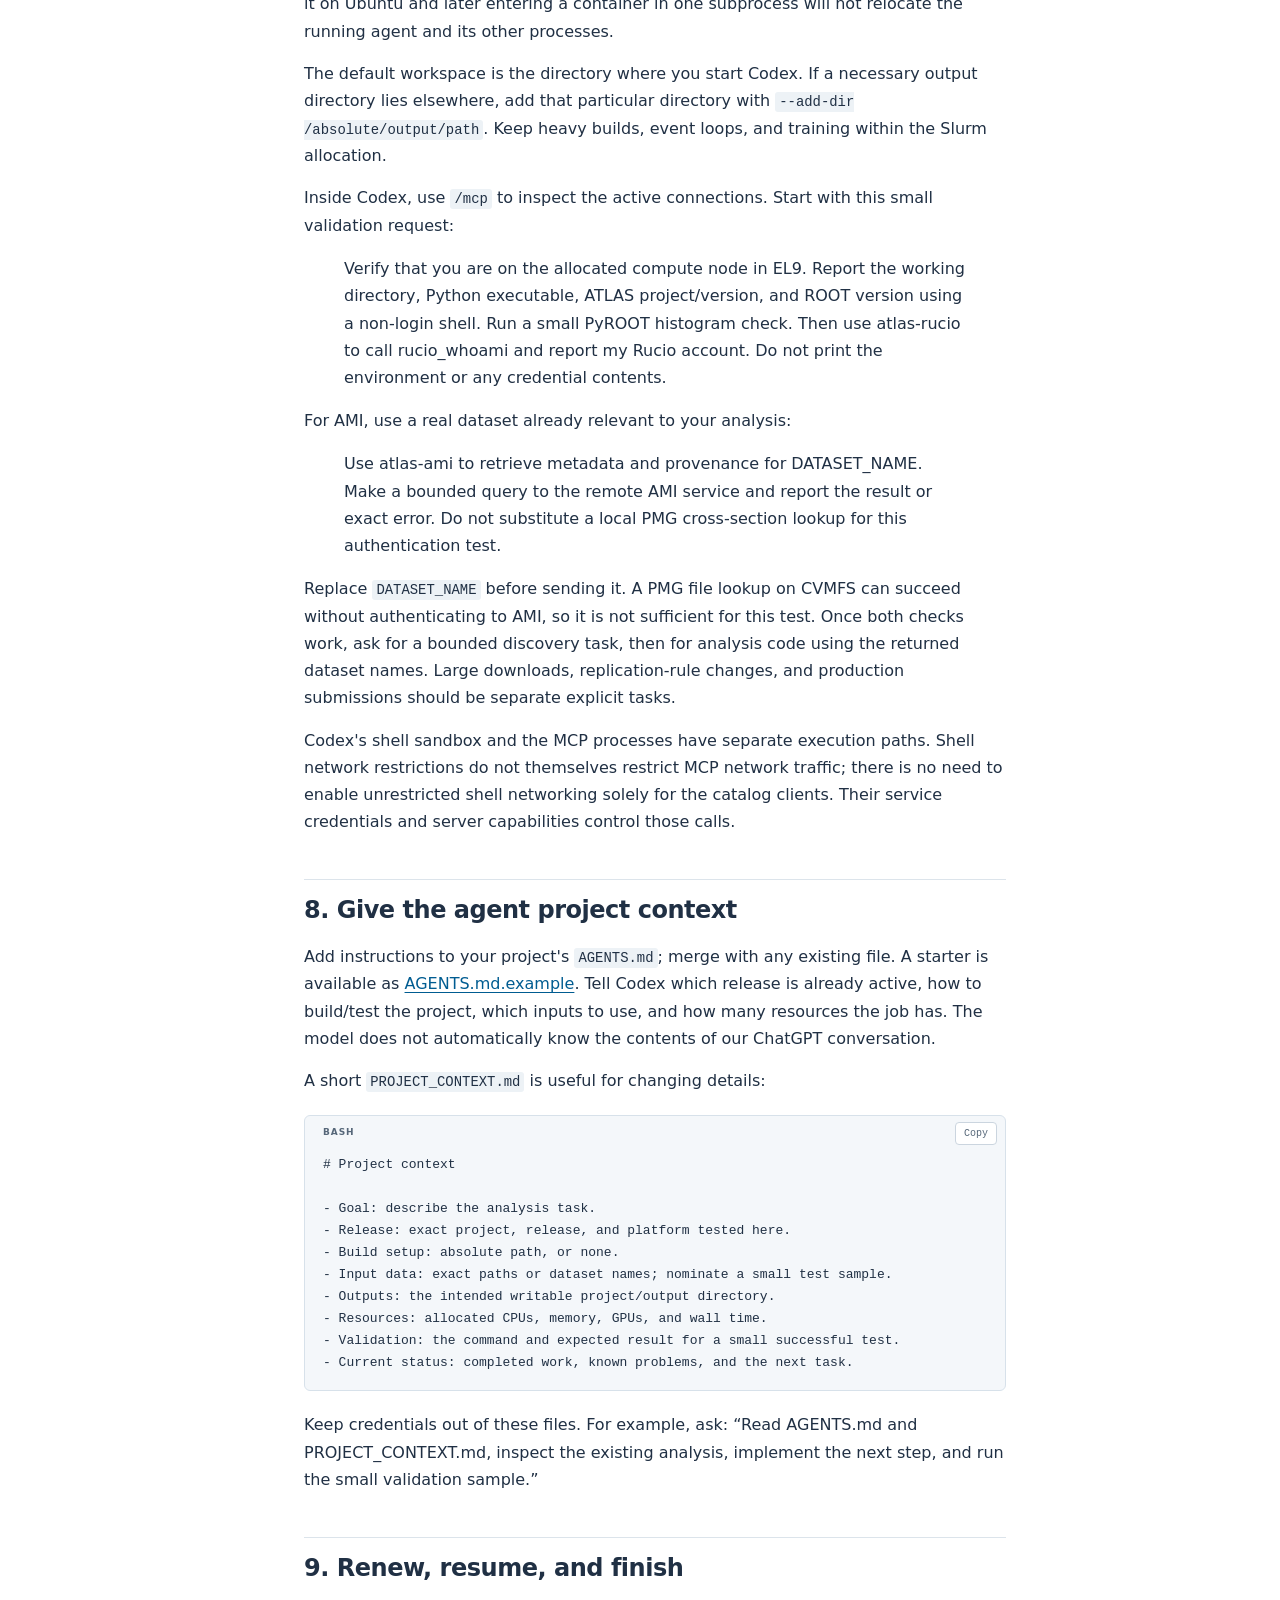
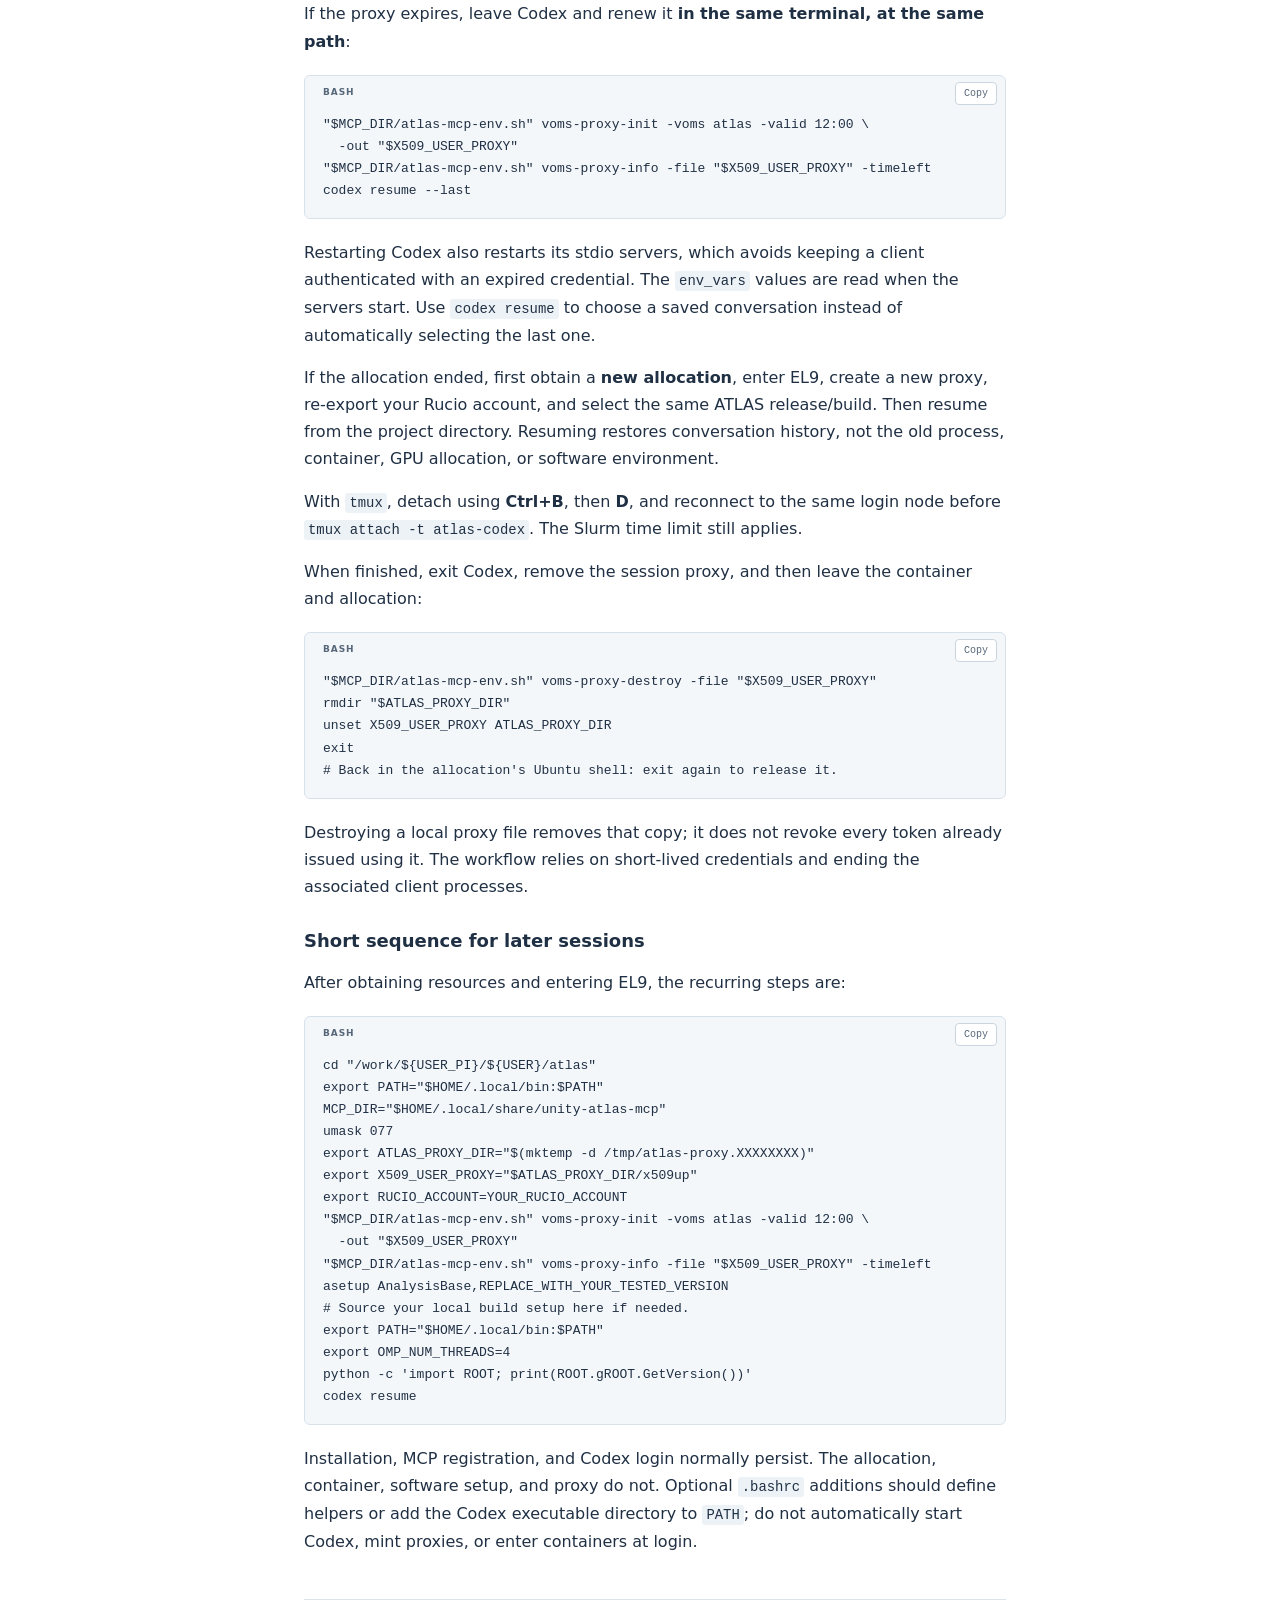
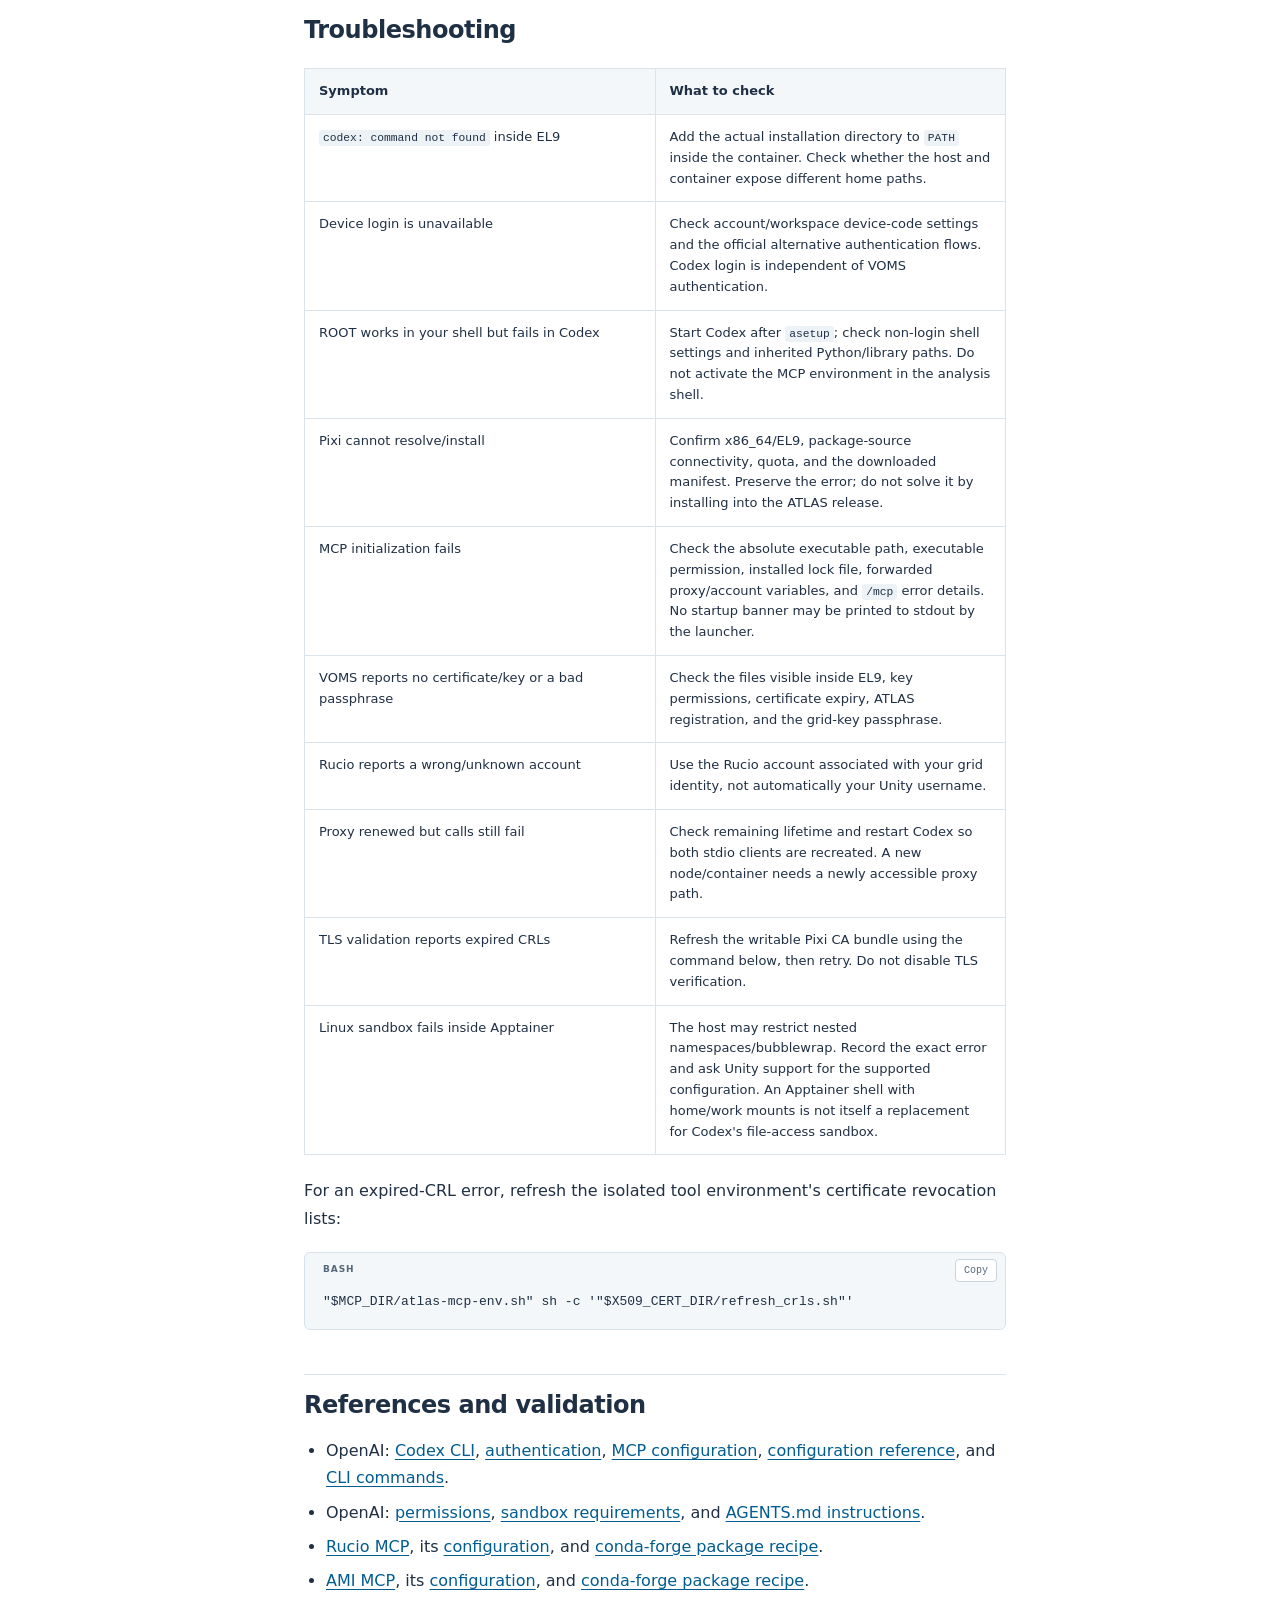
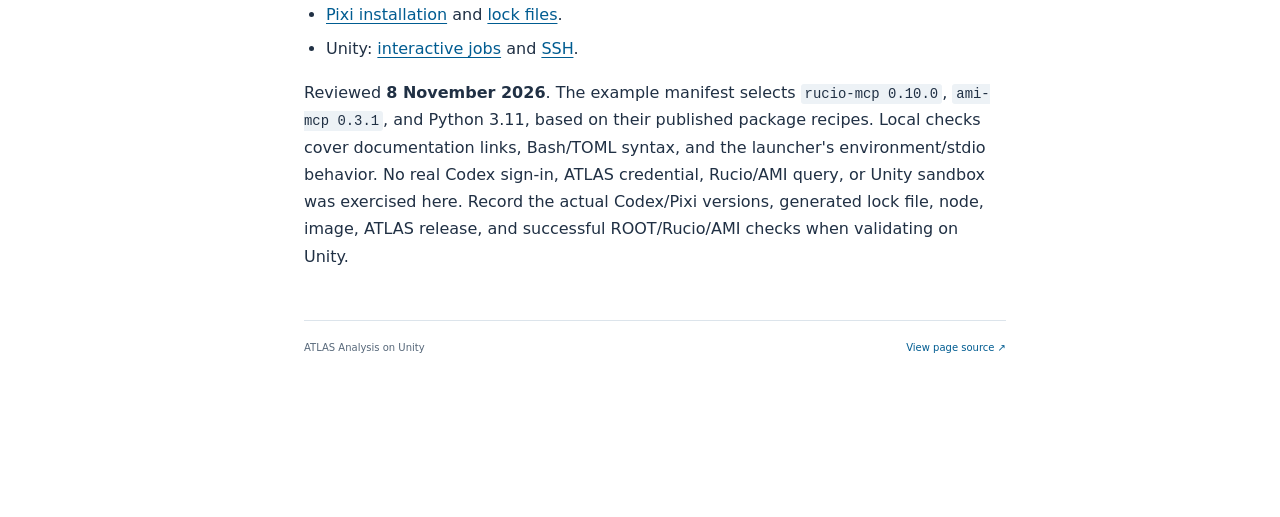
==== commit ade6f103: "Document Pixi JupyterLab sessions with Slurm and browser SSH access" ====
--- a/codex-agents/index.html
+++ b/codex-agents/index.html
@@ -20,8 +20,8 @@
   <aside class="sidebar" id="sidebar">
     <div class="search" hidden><label for="search-input">Search this guide</label><input id="search-input" type="search" placeholder="Search topics or commands…" autocomplete="off"><p id="search-status" aria-live="polite"></p><ul id="search-results" hidden></ul></div>
     <p class="nav-label">Documentation</p>
-    <nav class="chapters" aria-label="Chapters"><a href="../index.html">Overview</a><a href="../setting-up-environment/index.html">Setting up the environment</a><a href="../submitting-jobs/index.html">Submitting jobs with Slurm</a><a href="../using-pixi/index.html">Using Pixi</a><a href="../using-vscode/index.html">Using VS Code</a><a aria-current="page" href="index.html">Codex Agents</a></nav>
-    <div class="sidebar-note"><span class="status-dot"></span> Growing guide<p>Environment setup, batch jobs, Pixi, VS Code, and Codex Agents. More analysis workflows will follow.</p></div>
+    <nav class="chapters" aria-label="Chapters"><a href="../index.html">Overview</a><a href="../setting-up-environment/index.html">Setting up the environment</a><a href="../submitting-jobs/index.html">Submitting jobs with Slurm</a><a href="../using-pixi/index.html">Using Pixi</a><a href="../using-vscode/index.html">Using VS Code</a><a href="../using-jupyterlab/index.html">Using JupyterLab</a><a aria-current="page" href="index.html">Codex Agents</a></nav>
+    <div class="sidebar-note"><span class="status-dot"></span> Growing guide<p>Environment setup, batch jobs, Pixi, VS Code, JupyterLab, and Codex Agents. More analysis workflows will follow.</p></div>
     <a class="sidebar-source" href="https://github.com/rafaellopesdesa/unity_atlas/issues">Suggest an improvement ↗</a>
   </aside>
   <main id="main" tabindex="-1">
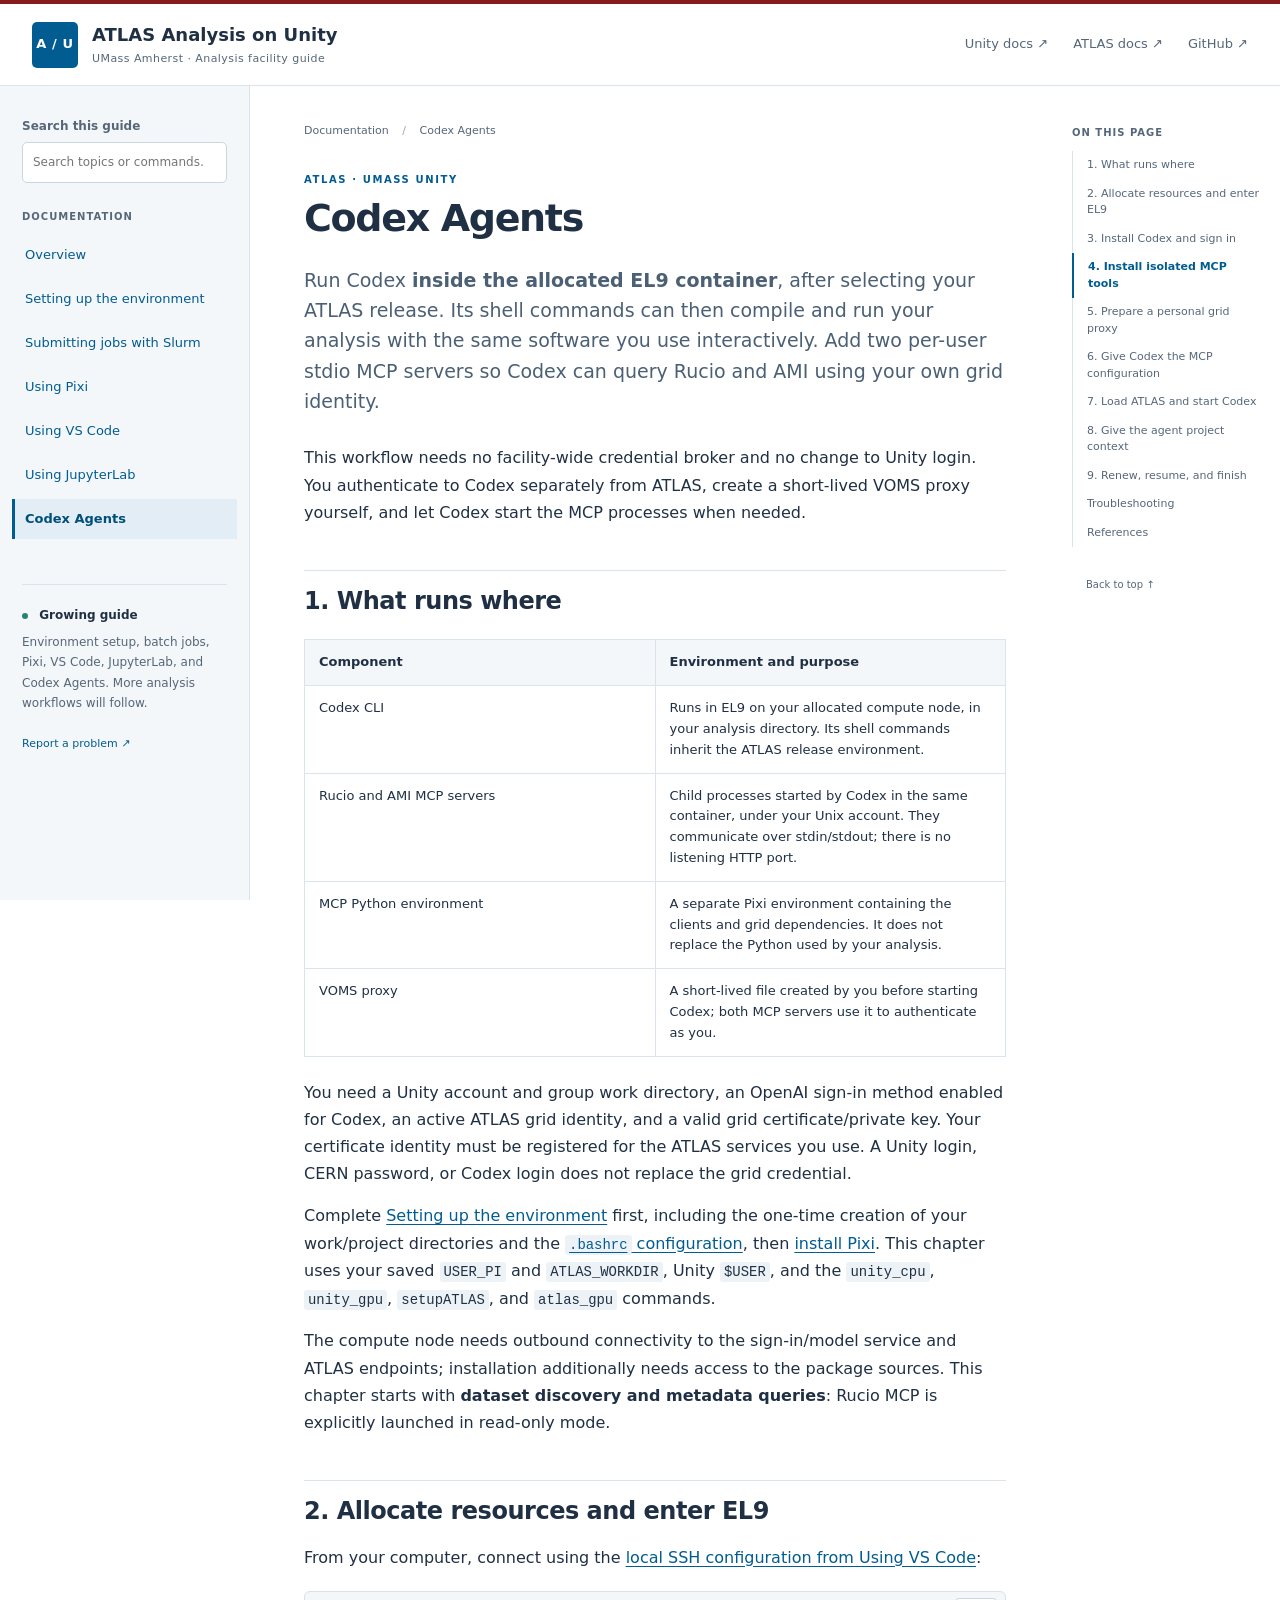
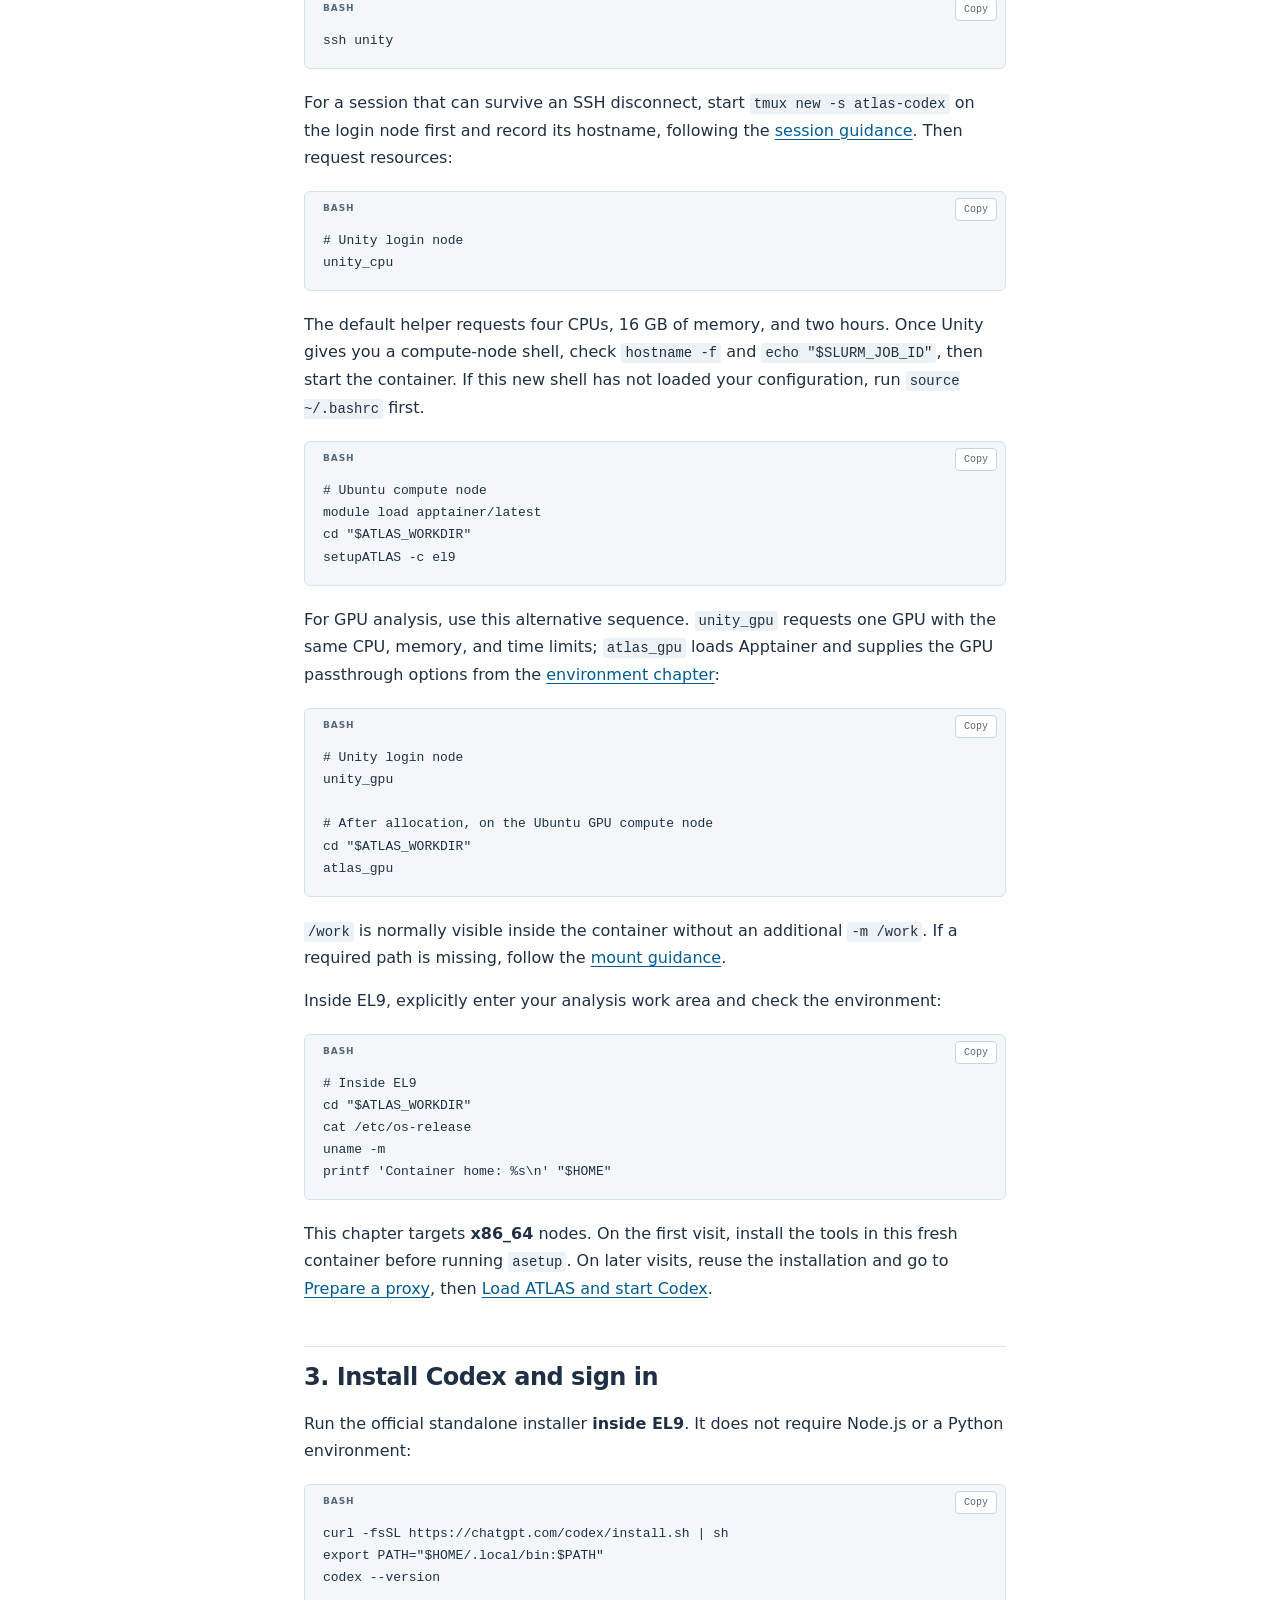
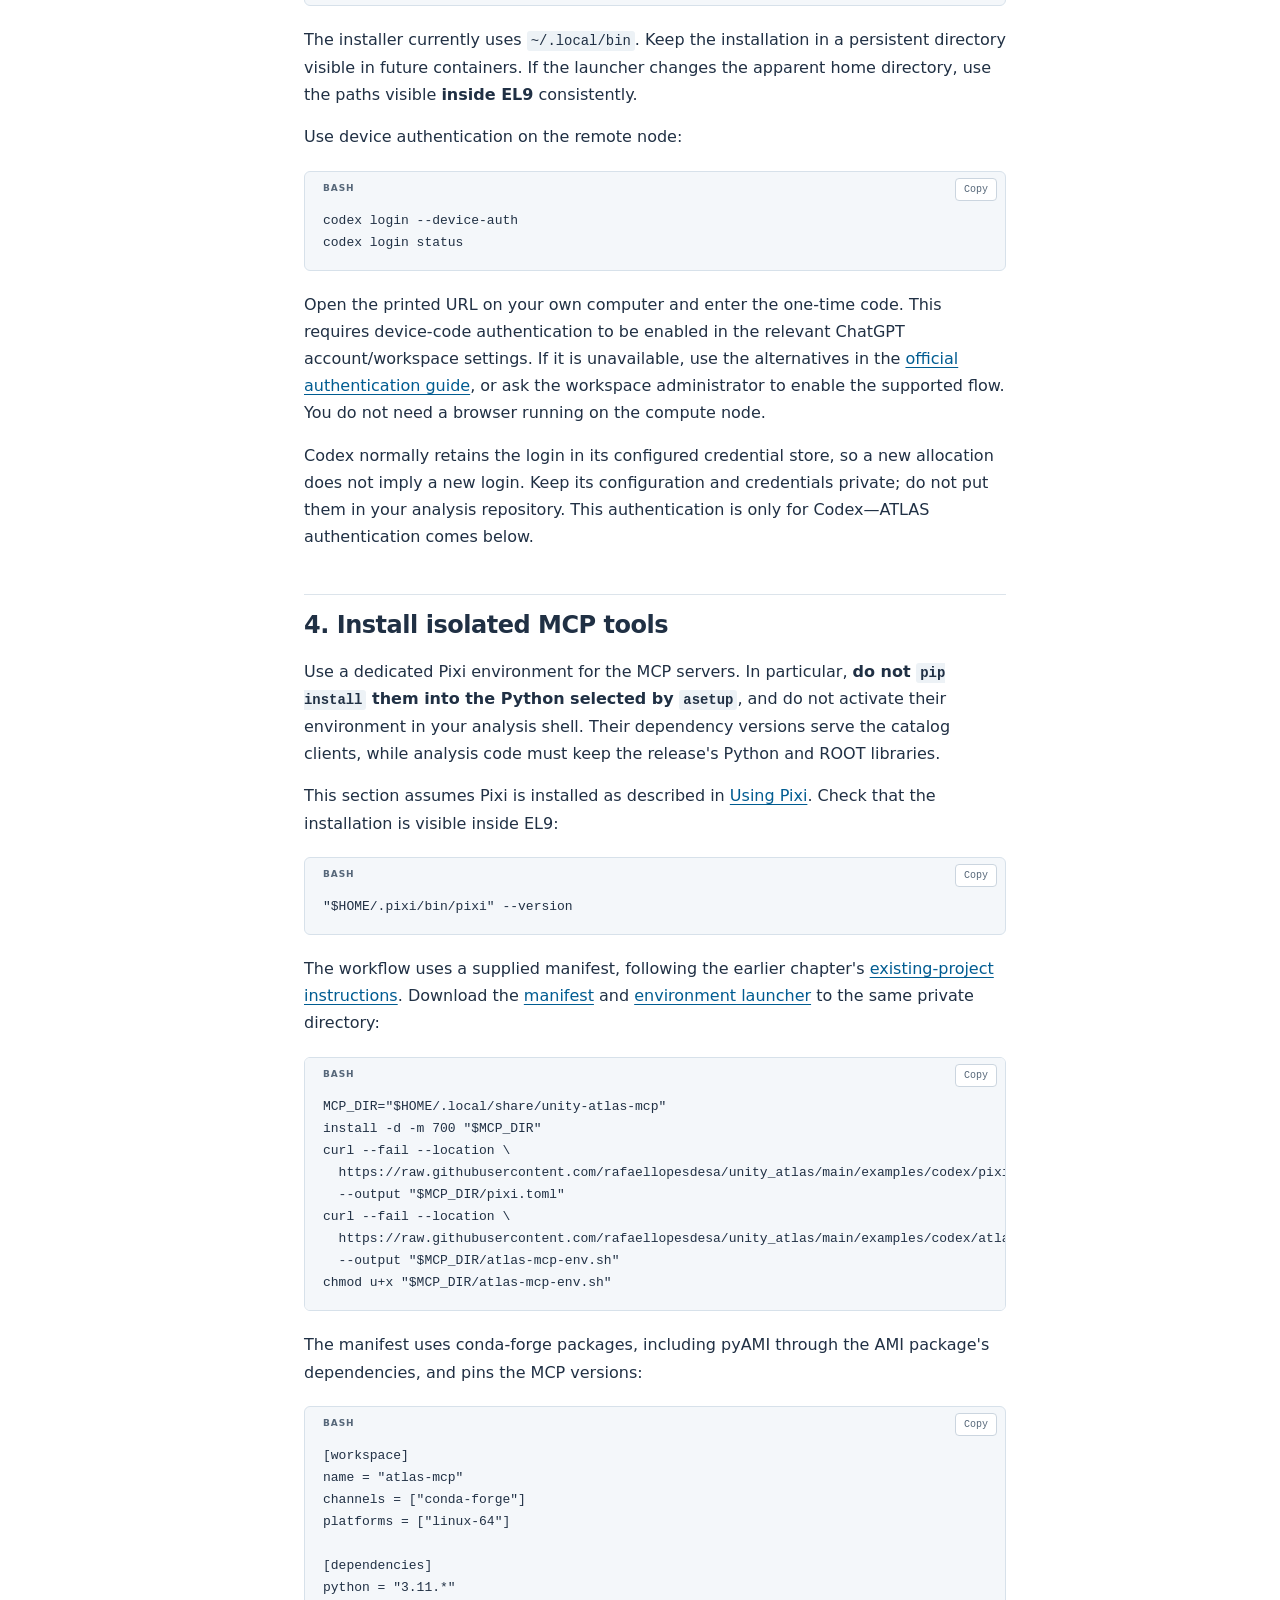
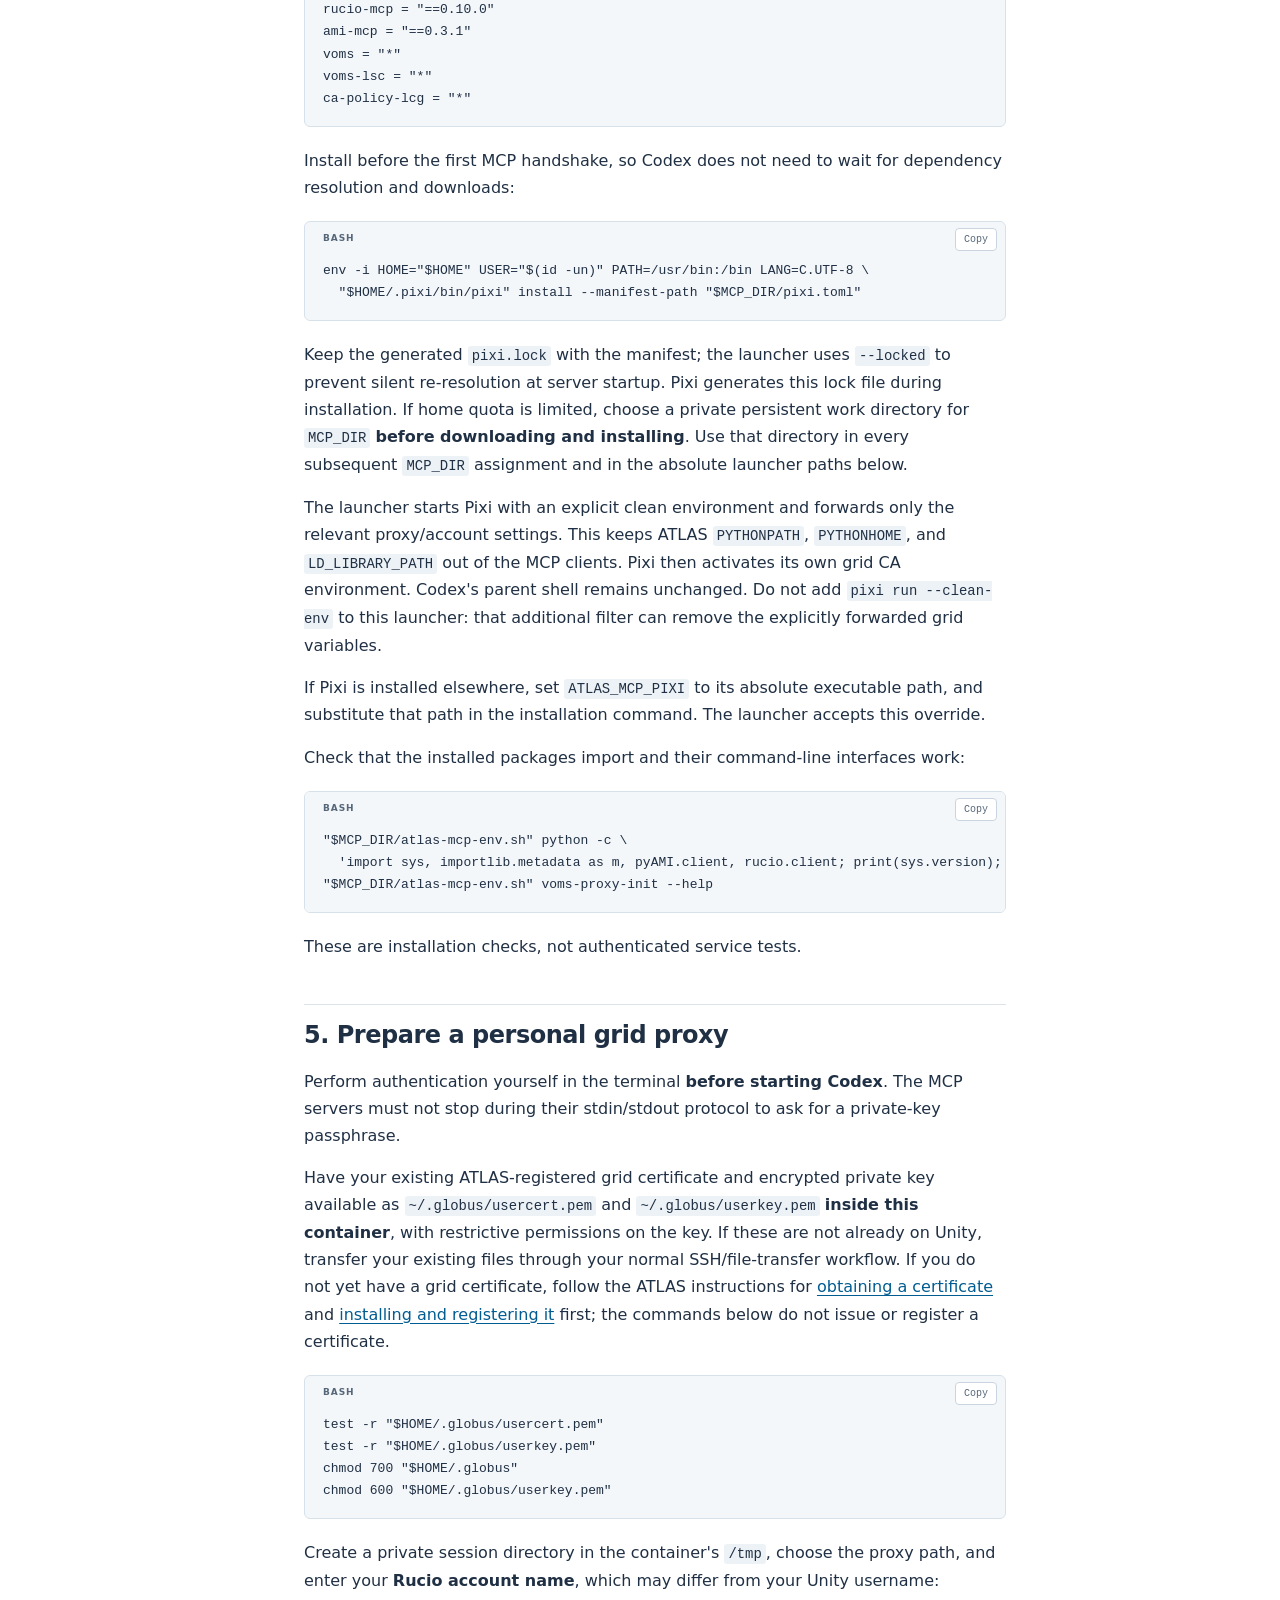
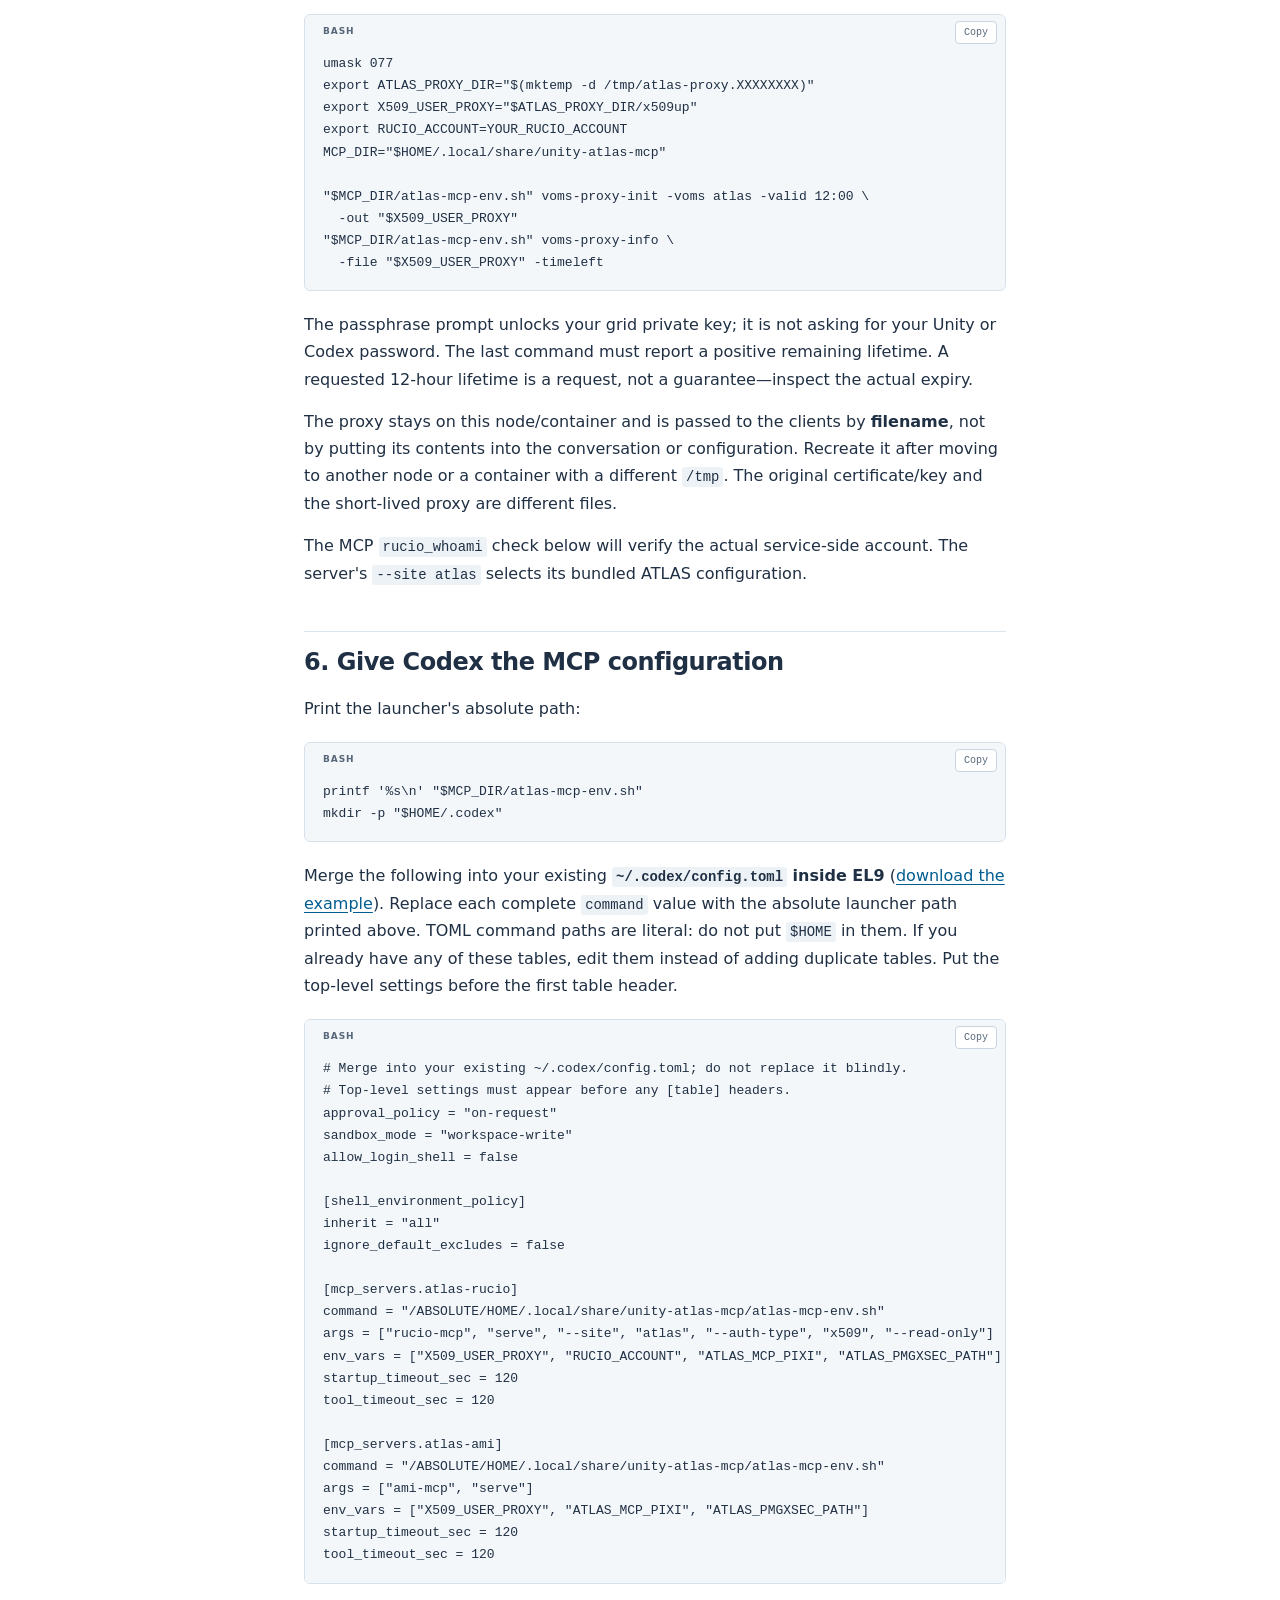
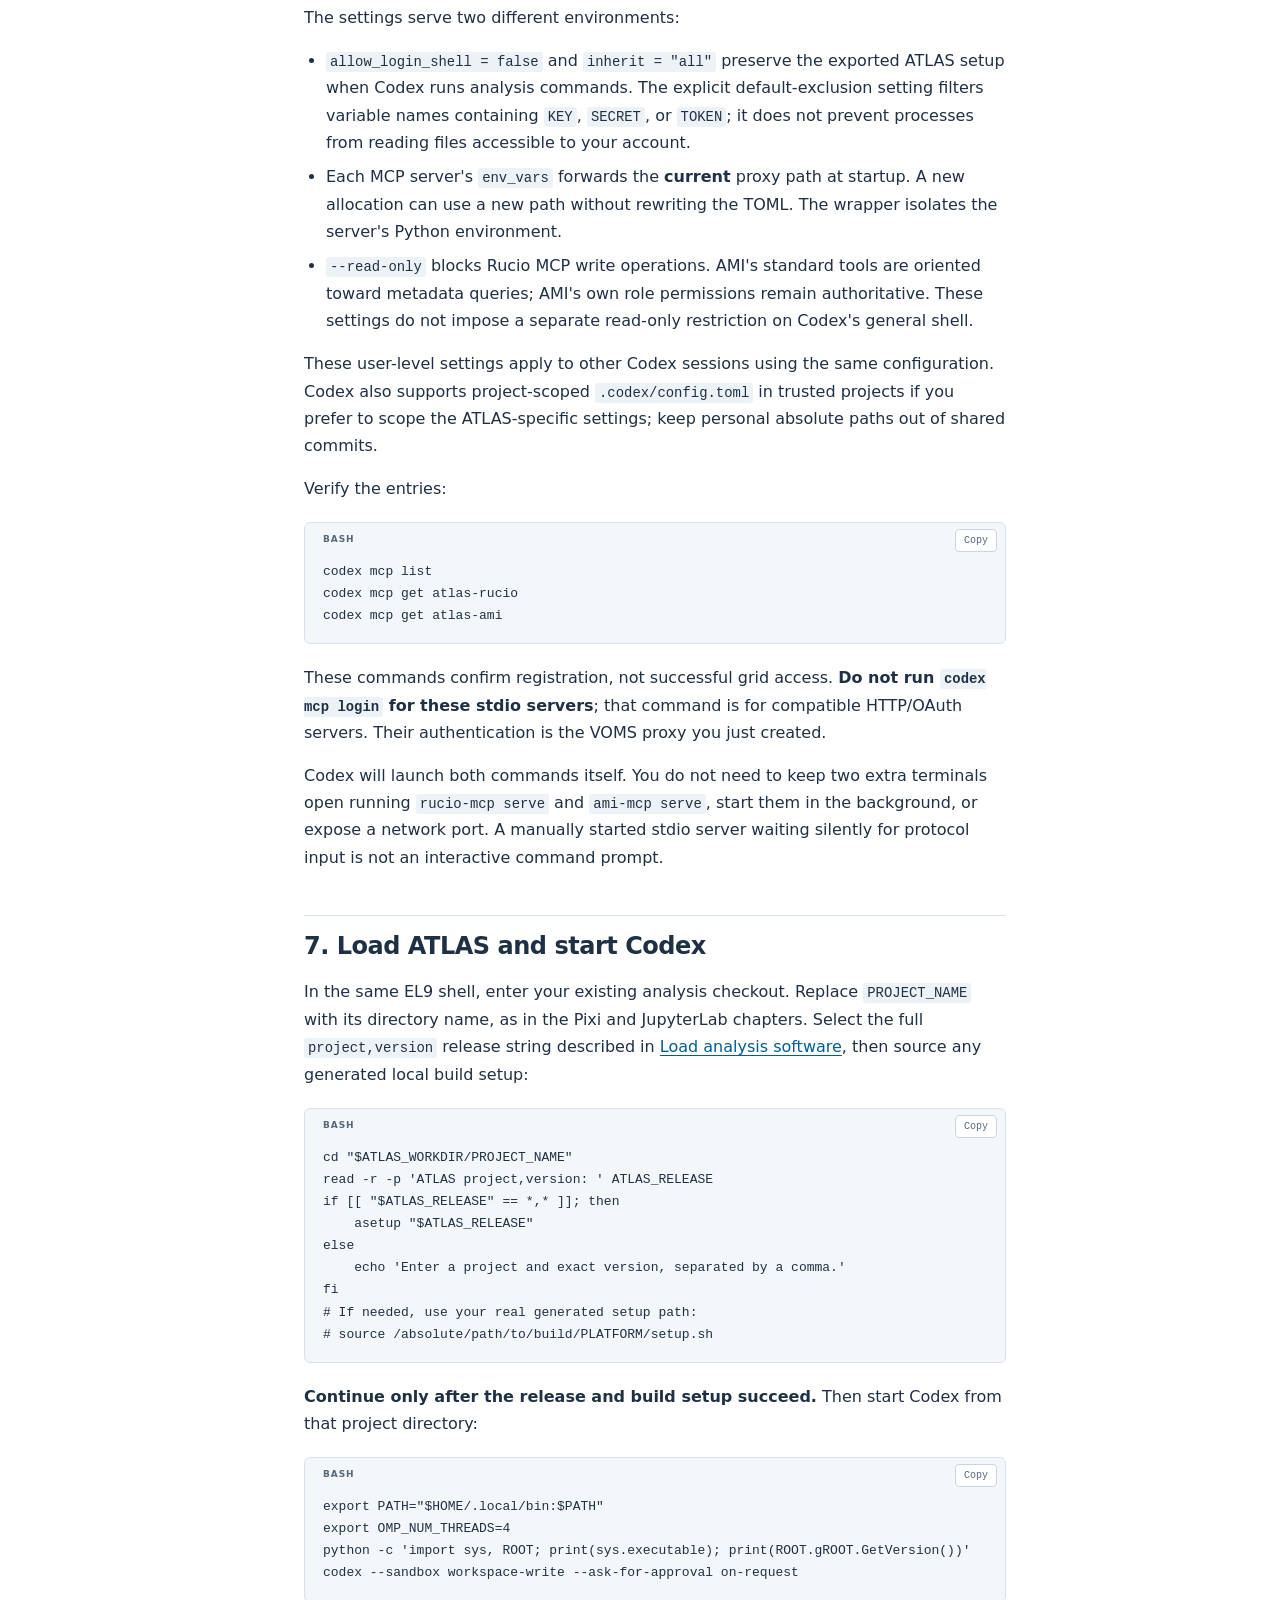
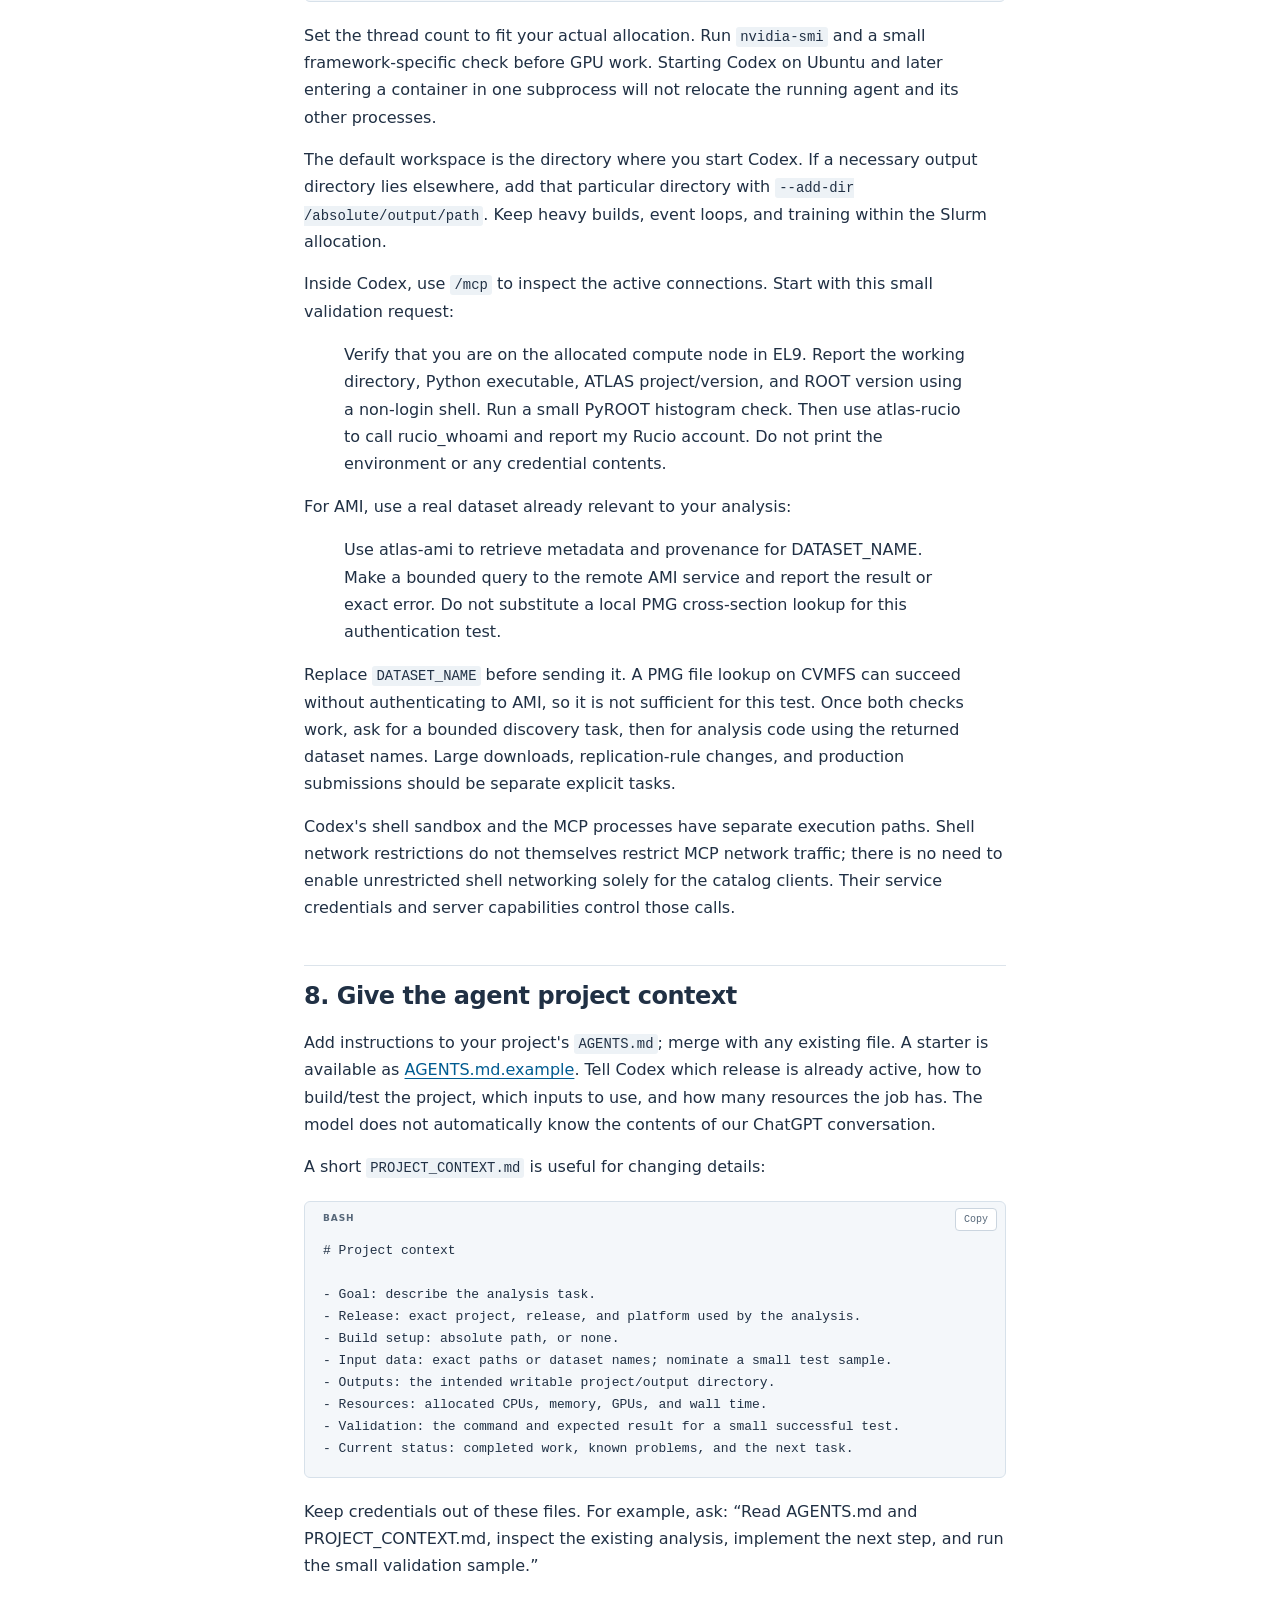
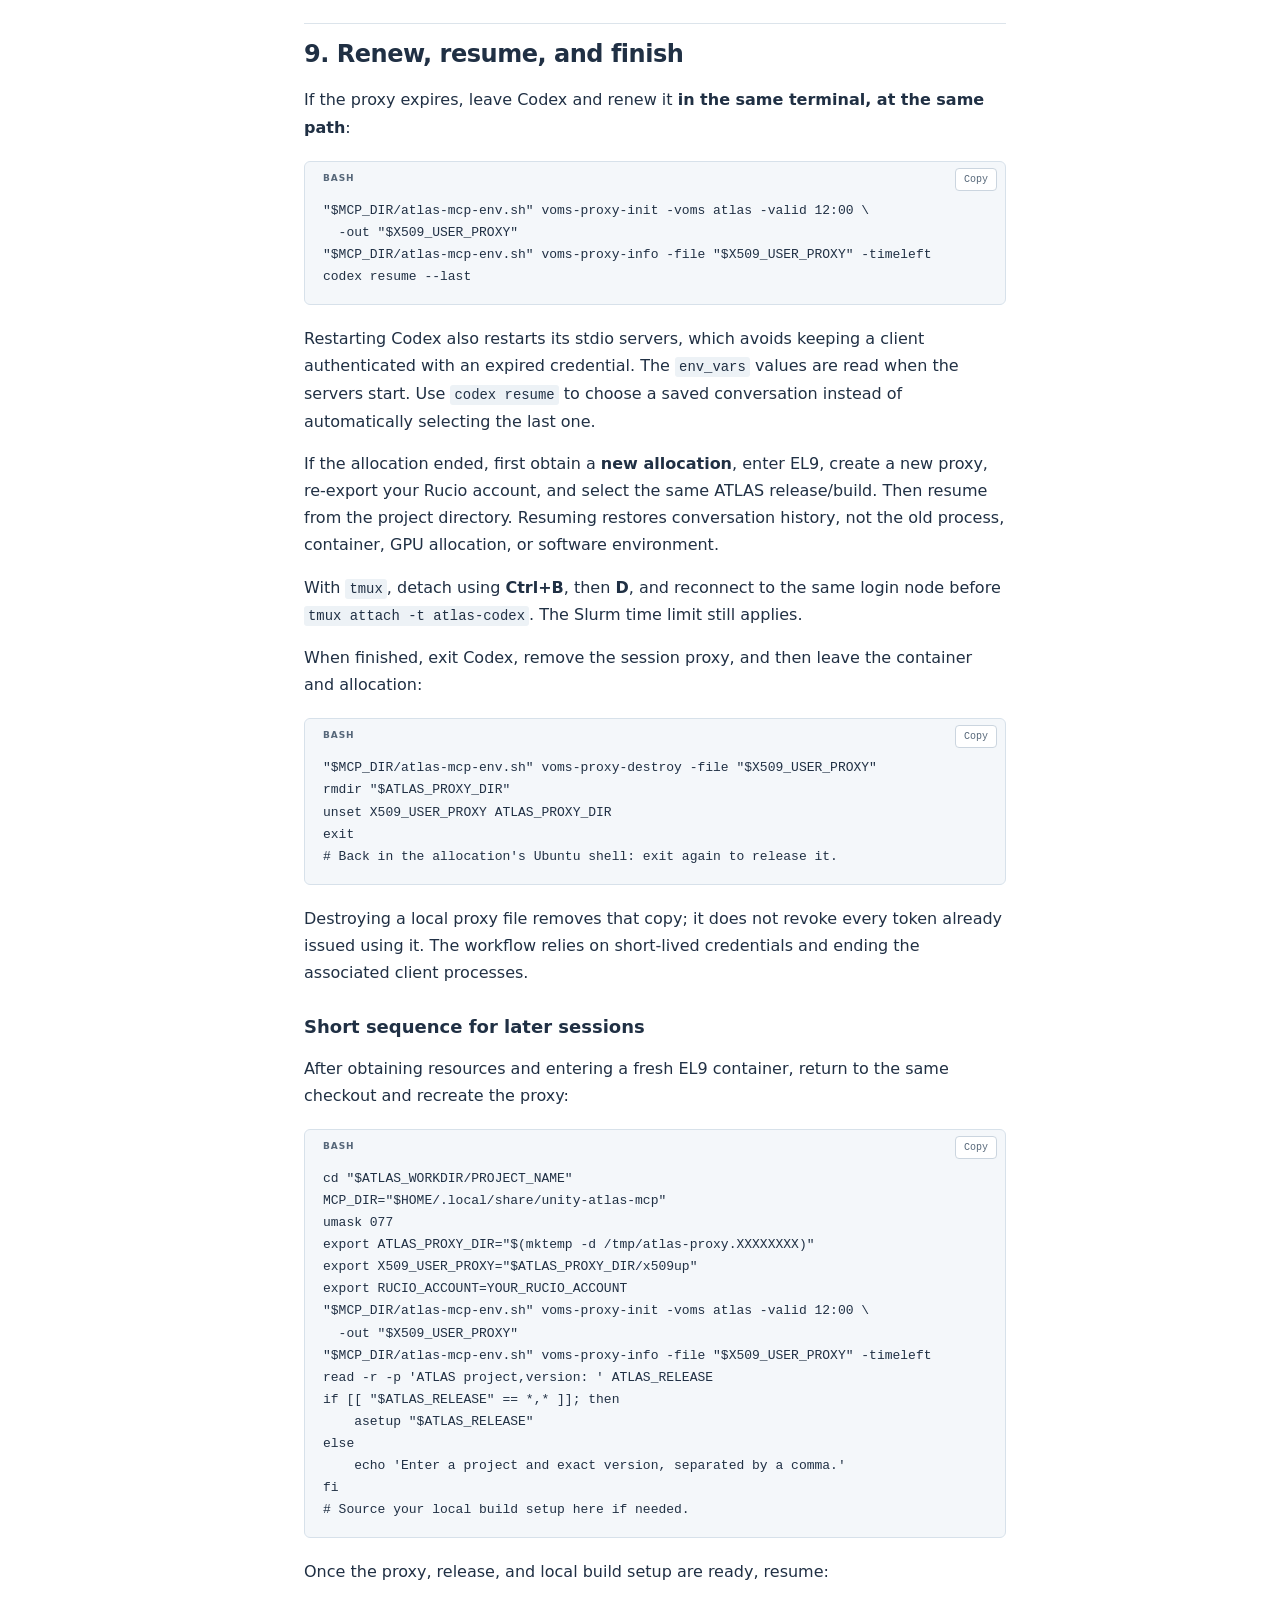
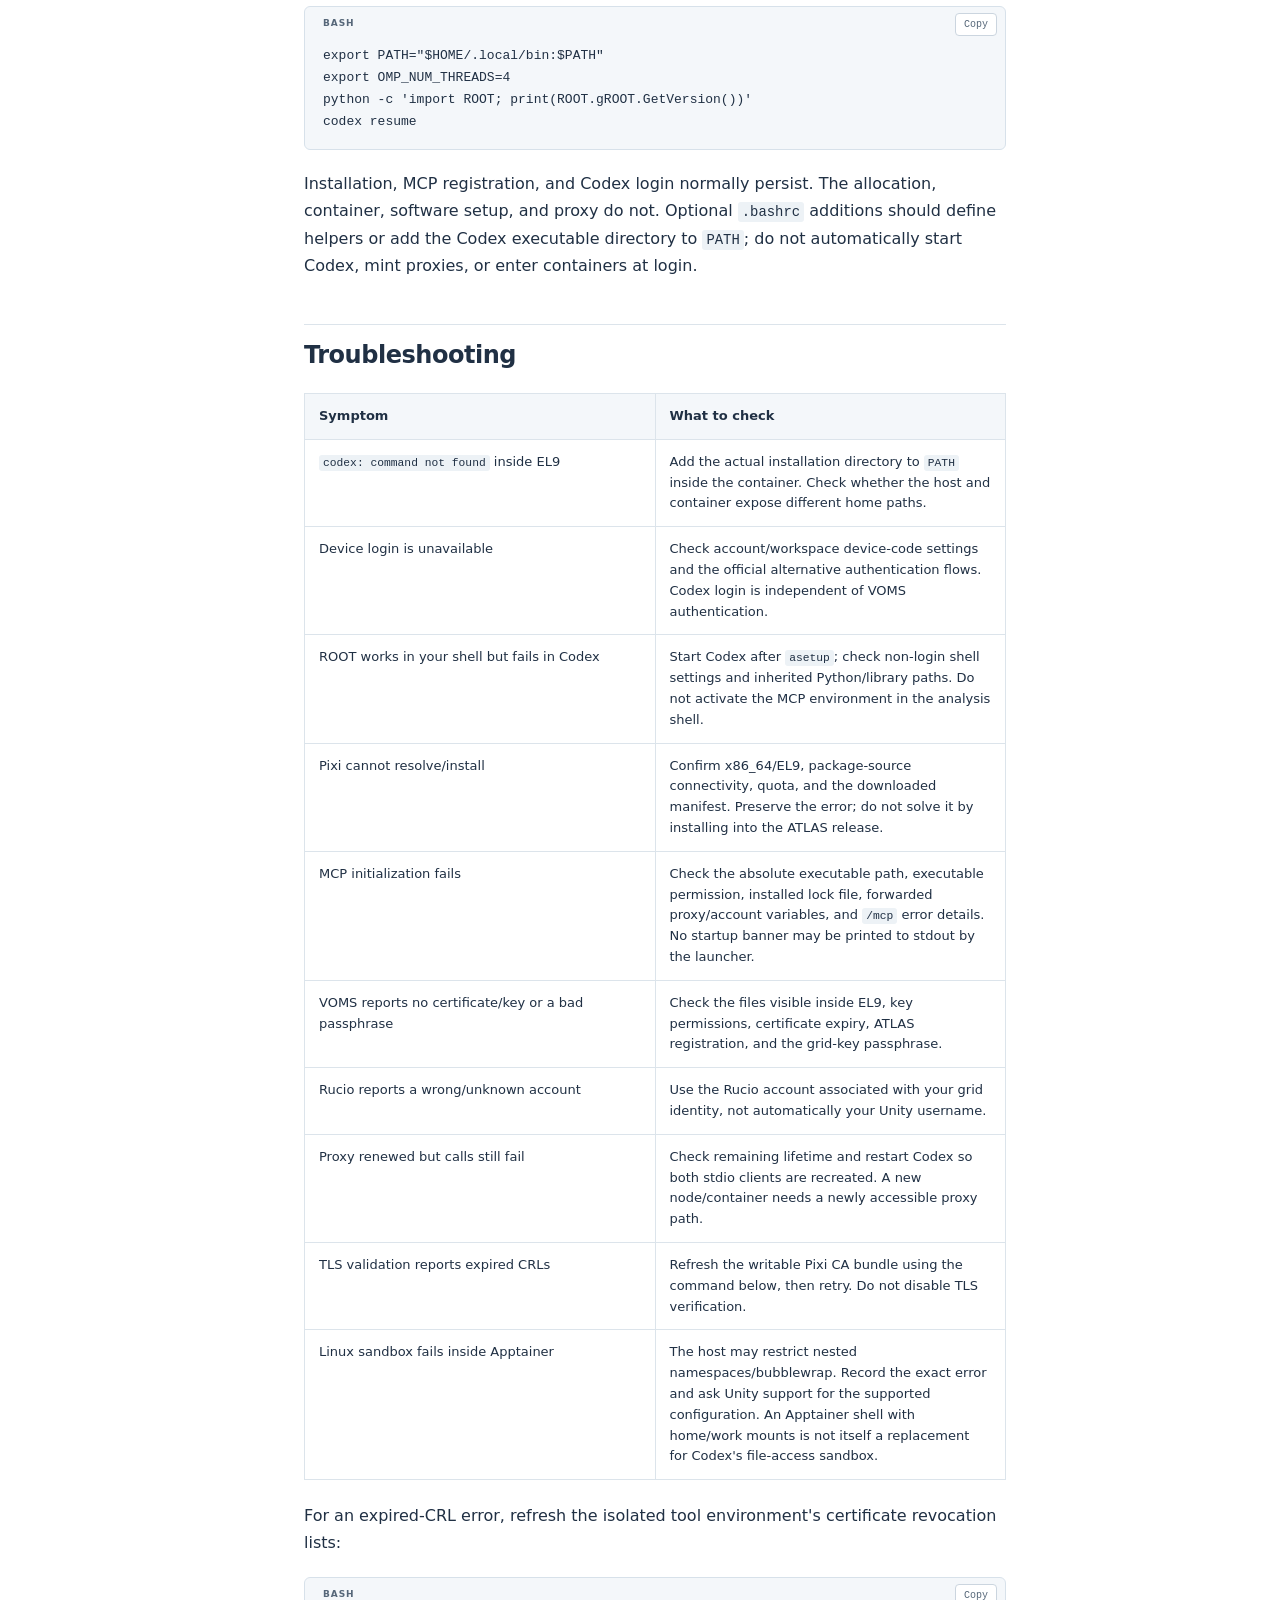
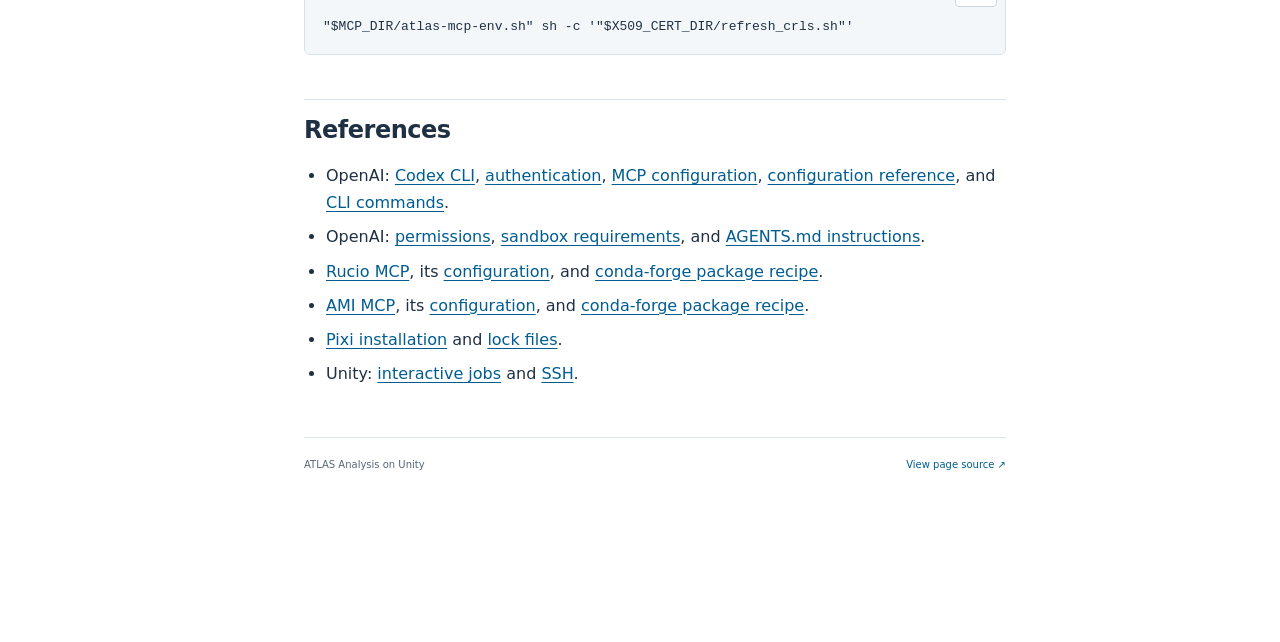
==== commit 184c1306: "Remove testing-status commentary and align manual setup conventions" ====
--- a/codex-agents/index.html
+++ b/codex-agents/index.html
@@ -22,7 +22,7 @@
     <p class="nav-label">Documentation</p>
     <nav class="chapters" aria-label="Chapters"><a href="../index.html">Overview</a><a href="../setting-up-environment/index.html">Setting up the environment</a><a href="../submitting-jobs/index.html">Submitting jobs with Slurm</a><a href="../using-pixi/index.html">Using Pixi</a><a href="../using-vscode/index.html">Using VS Code</a><a href="../using-jupyterlab/index.html">Using JupyterLab</a><a aria-current="page" href="index.html">Codex Agents</a></nav>
     <div class="sidebar-note"><span class="status-dot"></span> Growing guide<p>Environment setup, batch jobs, Pixi, VS Code, JupyterLab, and Codex Agents. More analysis workflows will follow.</p></div>
-    <a class="sidebar-source" href="https://github.com/rafaellopesdesa/unity_atlas/issues">Suggest an improvement ↗</a>
+    <a class="sidebar-source" href="https://github.com/rafaellopesdesa/unity_atlas/issues">Report a problem ↗</a>
   </aside>
   <main id="main" tabindex="-1">
     <div class="breadcrumb">Documentation <span>/</span> Codex Agents</div>
@@ -30,9 +30,6 @@
     <h1>Codex Agents</h1>
     <article><p>Run Codex <strong>inside the allocated EL9 container</strong>, after selecting your ATLAS release. Its shell commands can then compile and run your analysis with the same software you use interactively. Add two per-user stdio MCP servers so Codex can query Rucio and AMI using your own grid identity.</p>
 <p>This workflow needs no facility-wide credential broker and no change to Unity login. You authenticate to Codex separately from ATLAS, create a short-lived VOMS proxy yourself, and let Codex start the MCP processes when needed.</p>
-<div class="callout">
-<p><strong>Validation status.</strong> The underlying interactive EL9 setup has been tested on Unity. This Codex/MCP workflow has been reviewed against current upstream documentation and locally checked, but its package installation, Codex sandbox, grid authentication, and live MCP calls still need an end-to-end Unity test. Versions and validation details are listed below.</p>
-</div>
 <h2 id="overview">1. What runs where</h2>
 <table>
 <colgroup>
@@ -65,12 +62,12 @@
 </tbody>
 </table>
 <p>You need a Unity account and group work directory, an OpenAI sign-in method enabled for Codex, an active ATLAS grid identity, and a valid grid certificate/private key. Your certificate identity must be registered for the ATLAS services you use. A Unity login, CERN password, or Codex login does not replace the grid credential.</p>
-<p>Complete <a href="../setting-up-environment/">Setting up the environment</a> first, including the one-time creation of your work/project directories and the <a href="../setting-up-environment/#bashrc"><code>.bashrc</code> configuration</a>. This chapter uses its <code>USER_PI</code> and <code>ATLAS_WORKDIR</code> exports, your Unity <code>$USER</code>, and the <code>unity_cpu</code>, <code>unity_gpu</code>, <code>setupATLAS</code>, and <code>atlas_gpu</code> commands.</p>
+<p>Complete <a href="../setting-up-environment/">Setting up the environment</a> first, including the one-time creation of your work/project directories and the <a href="../setting-up-environment/#bashrc"><code>.bashrc</code> configuration</a>, then <a href="../using-pixi/#installation">install Pixi</a>. This chapter uses your saved <code>USER_PI</code> and <code>ATLAS_WORKDIR</code>, Unity <code>$USER</code>, and the <code>unity_cpu</code>, <code>unity_gpu</code>, <code>setupATLAS</code>, and <code>atlas_gpu</code> commands.</p>
 <p>The compute node needs outbound connectivity to the sign-in/model service and ATLAS endpoints; installation additionally needs access to the package sources. This chapter starts with <strong>dataset discovery and metadata queries</strong>: Rucio MCP is explicitly launched in read-only mode.</p>
 <h2 id="container">2. Allocate resources and enter EL9</h2>
-<p>From your computer, connect to Unity:</p>
-<pre class="bash"><code>ssh YOUR_UNITY_USERNAME@login.unityhpc.org</code></pre>
-<p>For a session that can survive an SSH disconnect, start <code>tmux new -s atlas-codex</code> on the login node first and record its hostname. Then request resources:</p>
+<p>From your computer, connect using the <a href="../using-vscode/#configure-your-local-computer">local SSH configuration from Using VS Code</a>:</p>
+<pre class="bash"><code>ssh unity</code></pre>
+<p>For a session that can survive an SSH disconnect, start <code>tmux new -s atlas-codex</code> on the login node first and record its hostname, following the <a href="../setting-up-environment/#sessions">session guidance</a>. Then request resources:</p>
 <pre class="bash"><code># Unity login node
 unity_cpu</code></pre>
 <p>The default helper requests four CPUs, 16 GB of memory, and two hours. Once Unity gives you a compute-node shell, check <code>hostname -f</code> and <code>echo "$SLURM_JOB_ID"</code>, then start the container. If this new shell has not loaded your configuration, run <code>source ~/.bashrc</code> first.</p>
@@ -78,17 +75,17 @@
 module load apptainer/latest
 cd &quot;$ATLAS_WORKDIR&quot;
 setupATLAS -c el9</code></pre>
-<p>For GPU analysis, use this alternative sequence. <code>unity_gpu</code> requests one GPU with the same CPU, memory, and time limits; <code>atlas_gpu</code> loads Apptainer and supplies the tested GPU passthrough options:</p>
+<p>For GPU analysis, use this alternative sequence. <code>unity_gpu</code> requests one GPU with the same CPU, memory, and time limits; <code>atlas_gpu</code> loads Apptainer and supplies the GPU passthrough options from the <a href="../setting-up-environment/#gpu">environment chapter</a>:</p>
 <pre class="bash"><code># Unity login node
 unity_gpu
 
 # After allocation, on the Ubuntu GPU compute node
 cd &quot;$ATLAS_WORKDIR&quot;
 atlas_gpu</code></pre>
-<p><code>/work</code> is already visible in the tested Unity container setup, so no additional <code>-m /work</code> is normally required.</p>
-<p>Inside EL9, explicitly enter the project directory and check the environment:</p>
+<p><code>/work</code> is normally visible inside the container without an additional <code>-m /work</code>. If a required path is missing, follow the <a href="../setting-up-environment/#container">mount guidance</a>.</p>
+<p>Inside EL9, explicitly enter your analysis work area and check the environment:</p>
 <pre class="bash"><code># Inside EL9
-cd &quot;/work/${USER_PI}/${USER}/atlas&quot;
+cd &quot;$ATLAS_WORKDIR&quot;
 cat /etc/os-release
 uname -m
 printf &#39;Container home: %s\n&#39; &quot;$HOME&quot;</code></pre>
@@ -98,7 +95,7 @@
 <pre class="bash"><code>curl -fsSL https://chatgpt.com/codex/install.sh | sh
 export PATH=&quot;$HOME/.local/bin:$PATH&quot;
 codex --version</code></pre>
-<p>The installer currently uses <code>~/.local/bin</code>. Keep the installation in a persistent directory visible in future containers. If the launcher changes the apparent home directory, use the paths visible <strong>inside EL9</strong> consistently. Record <code>codex --version</code> with the first successful test.</p>
+<p>The installer currently uses <code>~/.local/bin</code>. Keep the installation in a persistent directory visible in future containers. If the launcher changes the apparent home directory, use the paths visible <strong>inside EL9</strong> consistently.</p>
 <p>Use device authentication on the remote node:</p>
 <pre class="bash"><code>codex login --device-auth
 codex login status</code></pre>
@@ -118,7 +115,7 @@
   https://raw.githubusercontent.com/rafaellopesdesa/unity_atlas/main/examples/codex/atlas-mcp-env.sh \
   --output &quot;$MCP_DIR/atlas-mcp-env.sh&quot;
 chmod u+x &quot;$MCP_DIR/atlas-mcp-env.sh&quot;</code></pre>
-<p>The manifest uses conda-forge packages, including pyAMI through the AMI package's dependencies, and pins the MCP versions reviewed for this chapter:</p>
+<p>The manifest uses conda-forge packages, including pyAMI through the AMI package's dependencies, and pins the MCP versions:</p>
 <pre class="toml"><code>[workspace]
 name = &quot;atlas-mcp&quot;
 channels = [&quot;conda-forge&quot;]
@@ -134,7 +131,7 @@
 <p>Install before the first MCP handshake, so Codex does not need to wait for dependency resolution and downloads:</p>
 <pre class="bash"><code>env -i HOME=&quot;$HOME&quot; USER=&quot;$(id -un)&quot; PATH=/usr/bin:/bin LANG=C.UTF-8 \
   &quot;$HOME/.pixi/bin/pixi&quot; install --manifest-path &quot;$MCP_DIR/pixi.toml&quot;</code></pre>
-<p>Keep the generated <code>pixi.lock</code> with the manifest; the launcher uses <code>--locked</code> to prevent silent re-resolution at server startup. The lock file is generated on your installation, rather than supplied as an untested platform lock here. If home quota is limited, choose a private persistent work directory for <code>MCP_DIR</code> <strong>before downloading and installing</strong>. Use that directory in every subsequent <code>MCP_DIR</code> assignment and in the absolute launcher paths below.</p>
+<p>Keep the generated <code>pixi.lock</code> with the manifest; the launcher uses <code>--locked</code> to prevent silent re-resolution at server startup. Pixi generates this lock file during installation. If home quota is limited, choose a private persistent work directory for <code>MCP_DIR</code> <strong>before downloading and installing</strong>. Use that directory in every subsequent <code>MCP_DIR</code> assignment and in the absolute launcher paths below.</p>
 <p>The launcher starts Pixi with an explicit clean environment and forwards only the relevant proxy/account settings. This keeps ATLAS <code>PYTHONPATH</code>, <code>PYTHONHOME</code>, and <code>LD_LIBRARY_PATH</code> out of the MCP clients. Pixi then activates its own grid CA environment. Codex's parent shell remains unchanged. Do not add <code>pixi run --clean-env</code> to this launcher: that additional filter can remove the explicitly forwarded grid variables.</p>
 <p>If Pixi is installed elsewhere, set <code>ATLAS_MCP_PIXI</code> to its absolute executable path, and substitute that path in the installation command. The launcher accepts this override.</p>
 <p>Check that the installed packages import and their command-line interfaces work:</p>
@@ -205,17 +202,22 @@
 <p>These commands confirm registration, not successful grid access. <strong>Do not run <code>codex mcp login</code> for these stdio servers</strong>; that command is for compatible HTTP/OAuth servers. Their authentication is the VOMS proxy you just created.</p>
 <p>Codex will launch both commands itself. You do not need to keep two extra terminals open running <code>rucio-mcp serve</code> and <code>ami-mcp serve</code>, start them in the background, or expose a network port. A manually started stdio server waiting silently for protocol input is not an interactive command prompt.</p>
 <h2 id="start">7. Load ATLAS and start Codex</h2>
-<p>In the same EL9 shell, select your analysis's exact release and source any generated local build setup:</p>
-<pre class="bash"><code>cd &quot;/work/${USER_PI}/${USER}/atlas&quot;
-asetup AnalysisBase,REPLACE_WITH_YOUR_TESTED_VERSION
+<p>In the same EL9 shell, enter your existing analysis checkout. Replace <code>PROJECT_NAME</code> with its directory name, as in the Pixi and JupyterLab chapters. Select the full <code>project,version</code> release string described in <a href="../setting-up-environment/#software">Load analysis software</a>, then source any generated local build setup:</p>
+<pre class="bash"><code>cd &quot;$ATLAS_WORKDIR/PROJECT_NAME&quot;
+read -r -p &#39;ATLAS project,version: &#39; ATLAS_RELEASE
+if [[ &quot;$ATLAS_RELEASE&quot; == *,* ]]; then
+    asetup &quot;$ATLAS_RELEASE&quot;
+else
+    echo &#39;Enter a project and exact version, separated by a comma.&#39;
+fi
 # If needed, use your real generated setup path:
-# source /absolute/path/to/build/PLATFORM/setup.sh
-
-export PATH=&quot;$HOME/.local/bin:$PATH&quot;
+# source /absolute/path/to/build/PLATFORM/setup.sh</code></pre>
+<p><strong>Continue only after the release and build setup succeed.</strong> Then start Codex from that project directory:</p>
+<pre class="bash"><code>export PATH=&quot;$HOME/.local/bin:$PATH&quot;
 export OMP_NUM_THREADS=4
 python -c &#39;import sys, ROOT; print(sys.executable); print(ROOT.gROOT.GetVersion())&#39;
 codex --sandbox workspace-write --ask-for-approval on-request</code></pre>
-<p>Use AthAnalysis or Athena if that is your project's release, and set the thread count to fit your actual allocation. Run <code>nvidia-smi</code> and a small framework-specific check before GPU work. <strong>Start Codex only after the release and build setup succeed.</strong> Starting it on Ubuntu and later entering a container in one subprocess will not relocate the running agent and its other processes.</p>
+<p>Set the thread count to fit your actual allocation. Run <code>nvidia-smi</code> and a small framework-specific check before GPU work. Starting Codex on Ubuntu and later entering a container in one subprocess will not relocate the running agent and its other processes.</p>
 <p>The default workspace is the directory where you start Codex. If a necessary output directory lies elsewhere, add that particular directory with <code>--add-dir /absolute/output/path</code>. Keep heavy builds, event loops, and training within the Slurm allocation.</p>
 <p>Inside Codex, use <code>/mcp</code> to inspect the active connections. Start with this small validation request:</p>
 <blockquote>
@@ -233,7 +235,7 @@
 <pre class="markdown"><code># Project context
 
 - Goal: describe the analysis task.
-- Release: exact project, release, and platform tested here.
+- Release: exact project, release, and platform used by the analysis.
 - Build setup: absolute path, or none.
 - Input data: exact paths or dataset names; nominate a small test sample.
 - Outputs: the intended writable project/output directory.
@@ -258,9 +260,8 @@
 # Back in the allocation&#39;s Ubuntu shell: exit again to release it.</code></pre>
 <p>Destroying a local proxy file removes that copy; it does not revoke every token already issued using it. The workflow relies on short-lived credentials and ending the associated client processes.</p>
 <h3 id="short-sequence-for-later-sessions">Short sequence for later sessions</h3>
-<p>After obtaining resources and entering EL9, the recurring steps are:</p>
-<pre class="bash"><code>cd &quot;/work/${USER_PI}/${USER}/atlas&quot;
-export PATH=&quot;$HOME/.local/bin:$PATH&quot;
+<p>After obtaining resources and entering a fresh EL9 container, return to the same checkout and recreate the proxy:</p>
+<pre class="bash"><code>cd &quot;$ATLAS_WORKDIR/PROJECT_NAME&quot;
 MCP_DIR=&quot;$HOME/.local/share/unity-atlas-mcp&quot;
 umask 077
 export ATLAS_PROXY_DIR=&quot;$(mktemp -d /tmp/atlas-proxy.XXXXXXXX)&quot;
@@ -269,9 +270,15 @@
 &quot;$MCP_DIR/atlas-mcp-env.sh&quot; voms-proxy-init -voms atlas -valid 12:00 \
   -out &quot;$X509_USER_PROXY&quot;
 &quot;$MCP_DIR/atlas-mcp-env.sh&quot; voms-proxy-info -file &quot;$X509_USER_PROXY&quot; -timeleft
-asetup AnalysisBase,REPLACE_WITH_YOUR_TESTED_VERSION
-# Source your local build setup here if needed.
-export PATH=&quot;$HOME/.local/bin:$PATH&quot;
+read -r -p &#39;ATLAS project,version: &#39; ATLAS_RELEASE
+if [[ &quot;$ATLAS_RELEASE&quot; == *,* ]]; then
+    asetup &quot;$ATLAS_RELEASE&quot;
+else
+    echo &#39;Enter a project and exact version, separated by a comma.&#39;
+fi
+# Source your local build setup here if needed.</code></pre>
+<p>Once the proxy, release, and local build setup are ready, resume:</p>
+<pre class="bash"><code>export PATH=&quot;$HOME/.local/bin:$PATH&quot;
 export OMP_NUM_THREADS=4
 python -c &#39;import ROOT; print(ROOT.gROOT.GetVersion())&#39;
 codex resume</code></pre>
@@ -333,7 +340,7 @@
 </table>
 <p>For an expired-CRL error, refresh the isolated tool environment's certificate revocation lists:</p>
 <pre class="bash"><code>&quot;$MCP_DIR/atlas-mcp-env.sh&quot; sh -c &#39;&quot;$X509_CERT_DIR/refresh_crls.sh&quot;&#39;</code></pre>
-<h2 id="references">References and validation</h2>
+<h2 id="references">References</h2>
 <ul>
 <li>OpenAI: <a href="https://developers.openai.com/codex/cli/">Codex CLI</a>, <a href="https://developers.openai.com/codex/auth/">authentication</a>, <a href="https://developers.openai.com/codex/mcp/">MCP configuration</a>, <a href="https://developers.openai.com/codex/config-reference/">configuration reference</a>, and <a href="https://developers.openai.com/codex/cli/reference/">CLI commands</a>.</li>
 <li>OpenAI: <a href="https://learn.chatgpt.com/docs/permissions">permissions</a>, <a href="https://learn.chatgpt.com/docs/sandboxing">sandbox requirements</a>, and <a href="https://developers.openai.com/codex/guides/agents-md/">AGENTS.md instructions</a>.</li>
@@ -342,11 +349,10 @@
 <li><a href="https://pixi.prefix.dev/latest/installation/">Pixi installation</a> and <a href="https://pixi.prefix.dev/latest/workspace/lock_file/">lock files</a>.</li>
 <li>Unity: <a href="https://docs.unity.rc.umass.edu/documentation/jobs/salloc/">interactive jobs</a> and <a href="https://docs.unity.rc.umass.edu/documentation/connecting/ssh/">SSH</a>.</li>
 </ul>
-<p>Reviewed <strong>8 November 2026</strong>. The example manifest selects <code>rucio-mcp 0.10.0</code>, <code>ami-mcp 0.3.1</code>, and Python 3.11, based on their published package recipes. Local checks cover documentation links, Bash/TOML syntax, and the launcher's environment/stdio behavior. No real Codex sign-in, ATLAS credential, Rucio/AMI query, or Unity sandbox was exercised here. Record the actual Codex/Pixi versions, generated lock file, node, image, ATLAS release, and successful ROOT/Rucio/AMI checks when validating on Unity.</p>
 </article>
     <footer><span>ATLAS Analysis on Unity</span><a href="https://github.com/rafaellopesdesa/unity_atlas/blob/main/docs/codex-agents.md">View page source ↗</a></footer>
   </main>
-  <aside class="toc" aria-label="On this page"><p class="nav-label">On this page</p><nav><a href="#overview">1. What runs where</a><a href="#container">2. Allocate resources and enter EL9</a><a href="#codex-install">3. Install Codex and sign in</a><a href="#mcp-install">4. Install isolated MCP tools</a><a href="#grid-auth">5. Prepare a personal grid proxy</a><a href="#configuration">6. Give Codex the MCP configuration</a><a href="#start">7. Load ATLAS and start Codex</a><a href="#project-context">8. Give the agent project context</a><a href="#sessions">9. Renew, resume, and finish</a><a href="#troubleshooting">Troubleshooting</a><a href="#references">References and validation</a></nav><a class="back-top" href="#main">Back to top ↑</a></aside>
+  <aside class="toc" aria-label="On this page"><p class="nav-label">On this page</p><nav><a href="#overview">1. What runs where</a><a href="#container">2. Allocate resources and enter EL9</a><a href="#codex-install">3. Install Codex and sign in</a><a href="#mcp-install">4. Install isolated MCP tools</a><a href="#grid-auth">5. Prepare a personal grid proxy</a><a href="#configuration">6. Give Codex the MCP configuration</a><a href="#start">7. Load ATLAS and start Codex</a><a href="#project-context">8. Give the agent project context</a><a href="#sessions">9. Renew, resume, and finish</a><a href="#troubleshooting">Troubleshooting</a><a href="#references">References</a></nav><a class="back-top" href="#main">Back to top ↑</a></aside>
 </div>
 </body>
 </html>
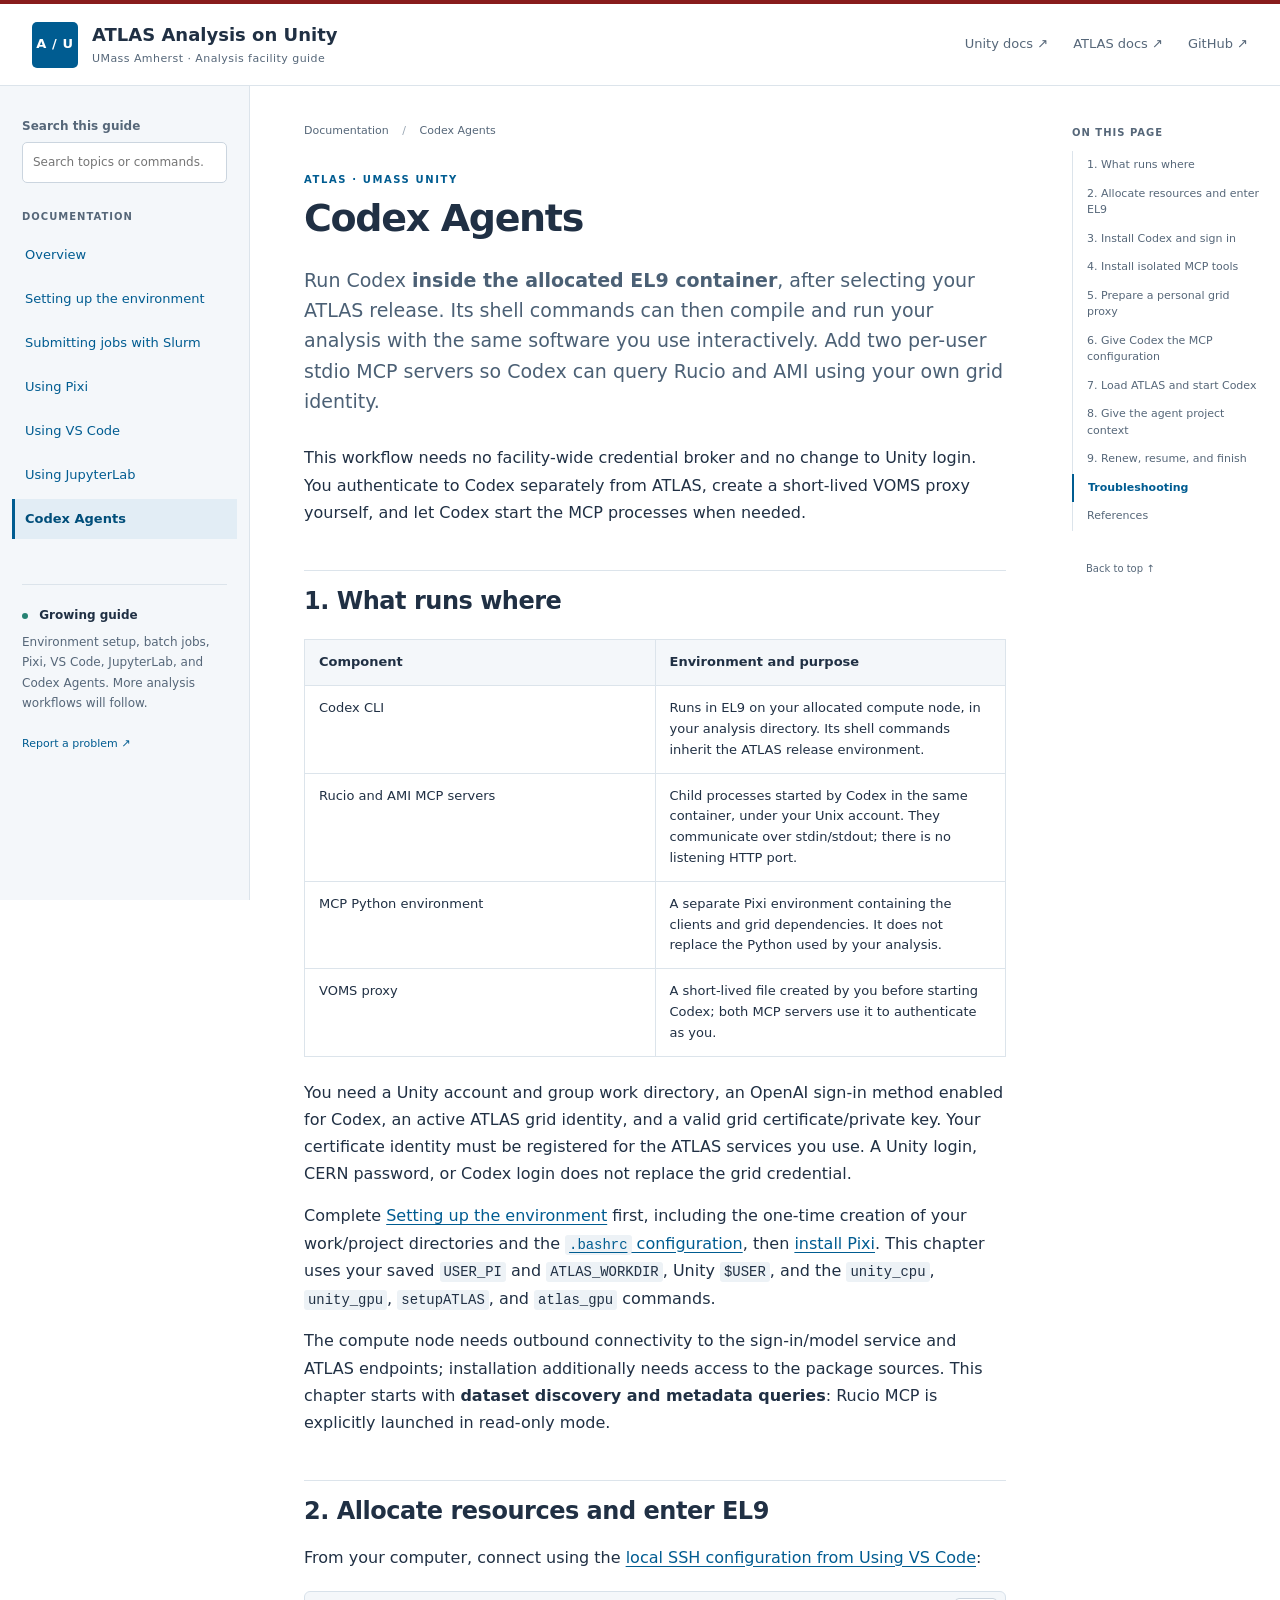
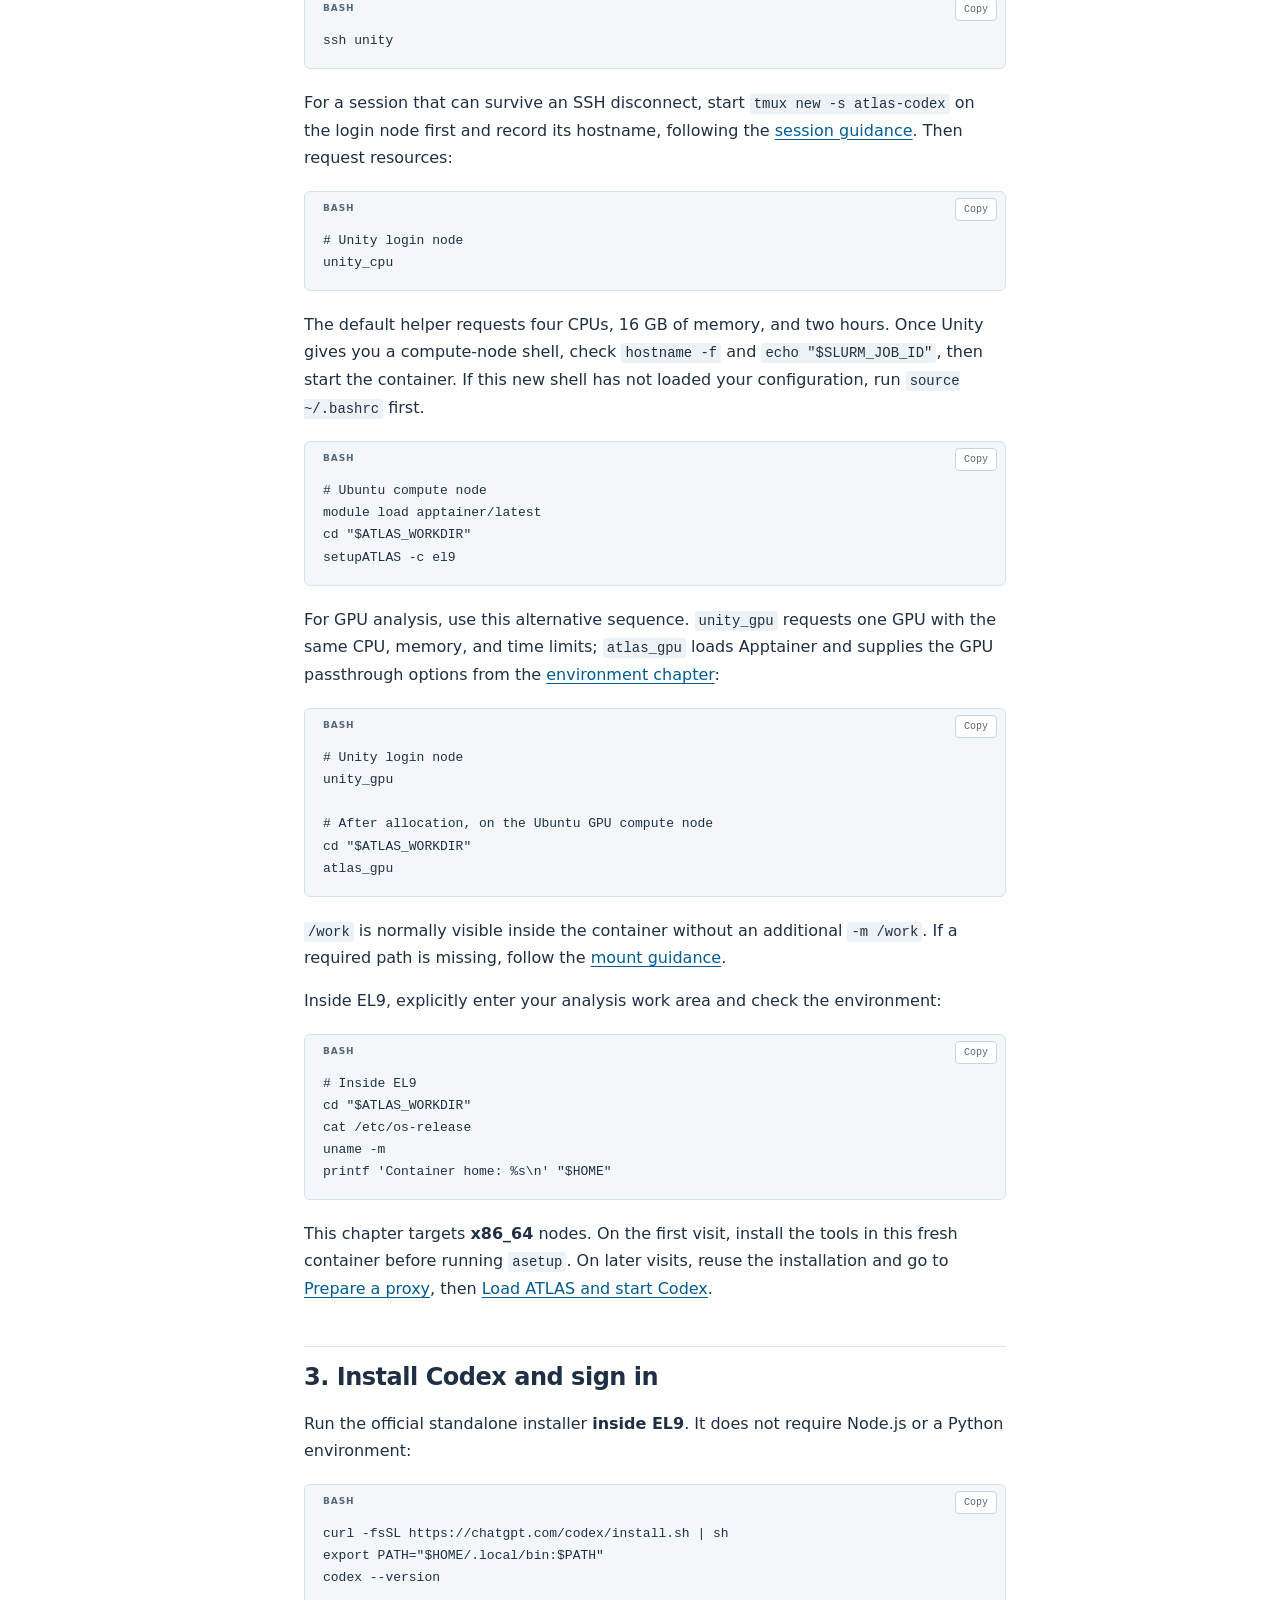
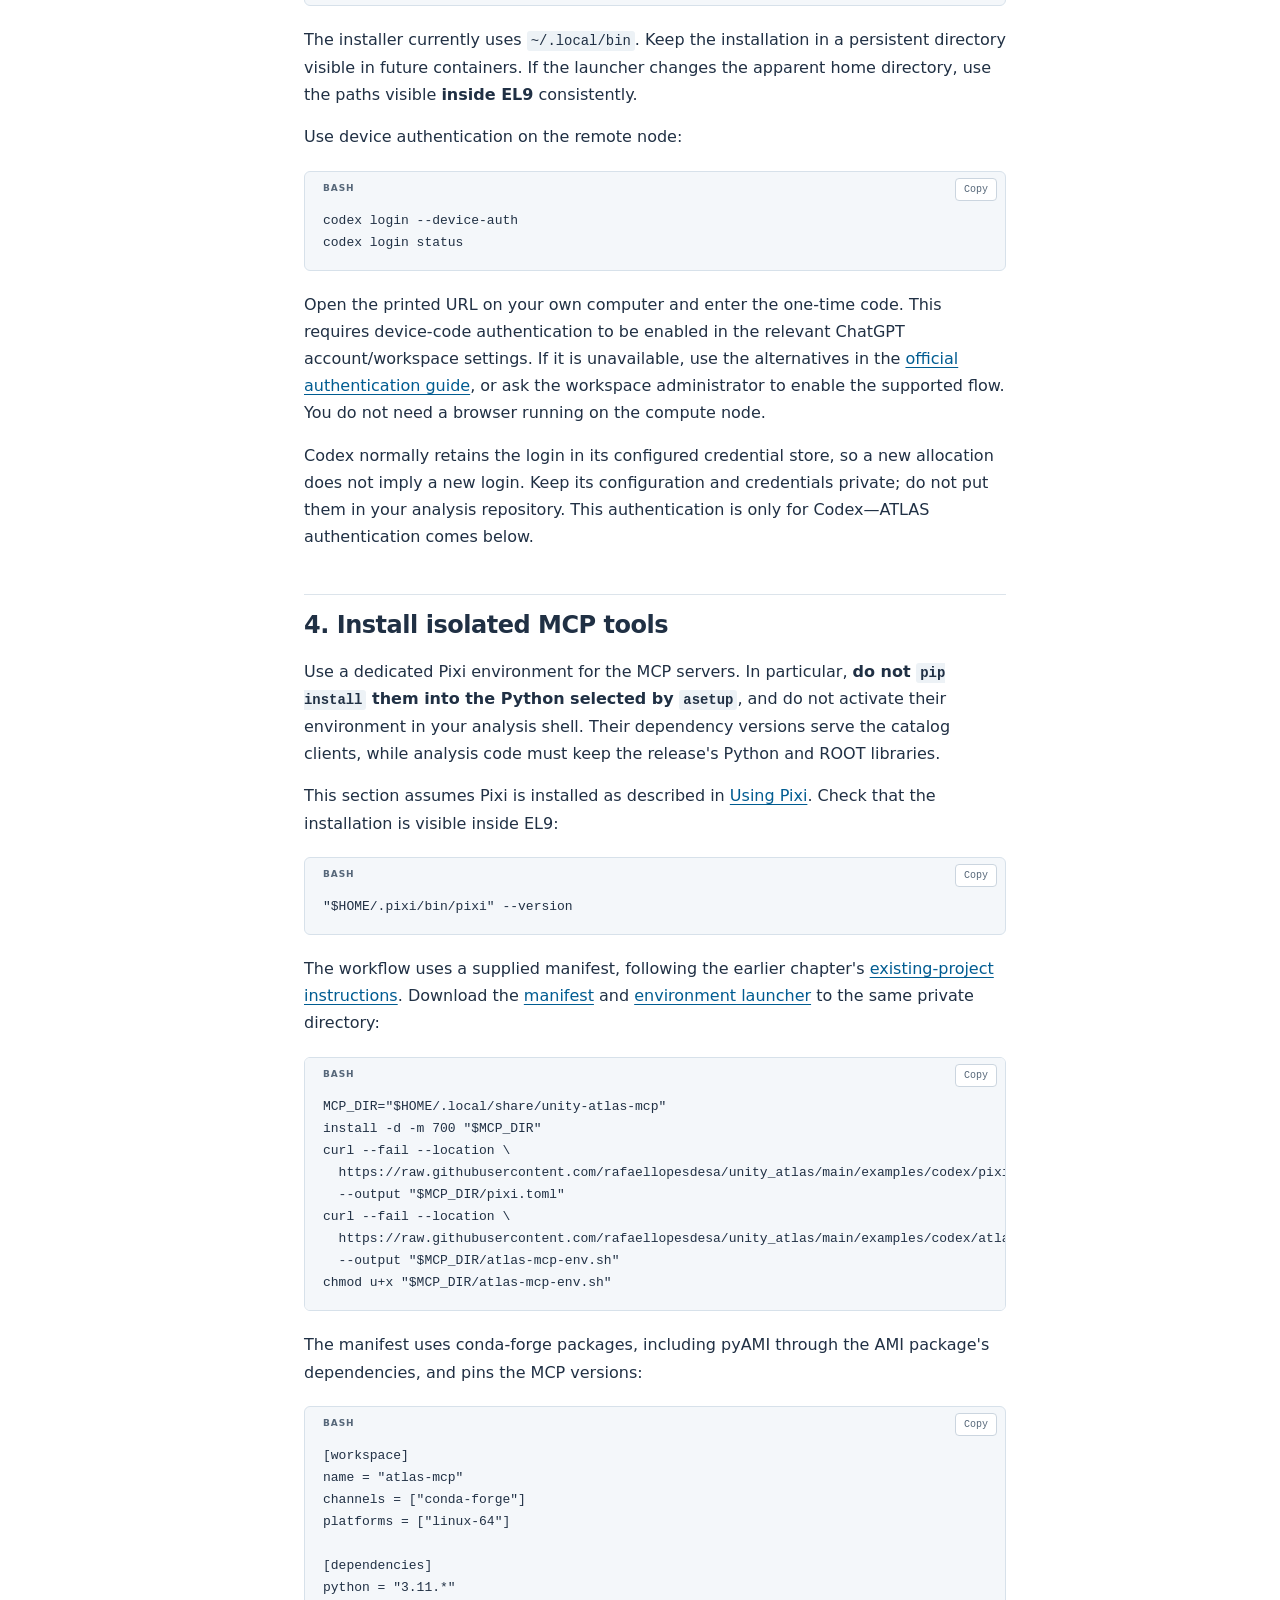
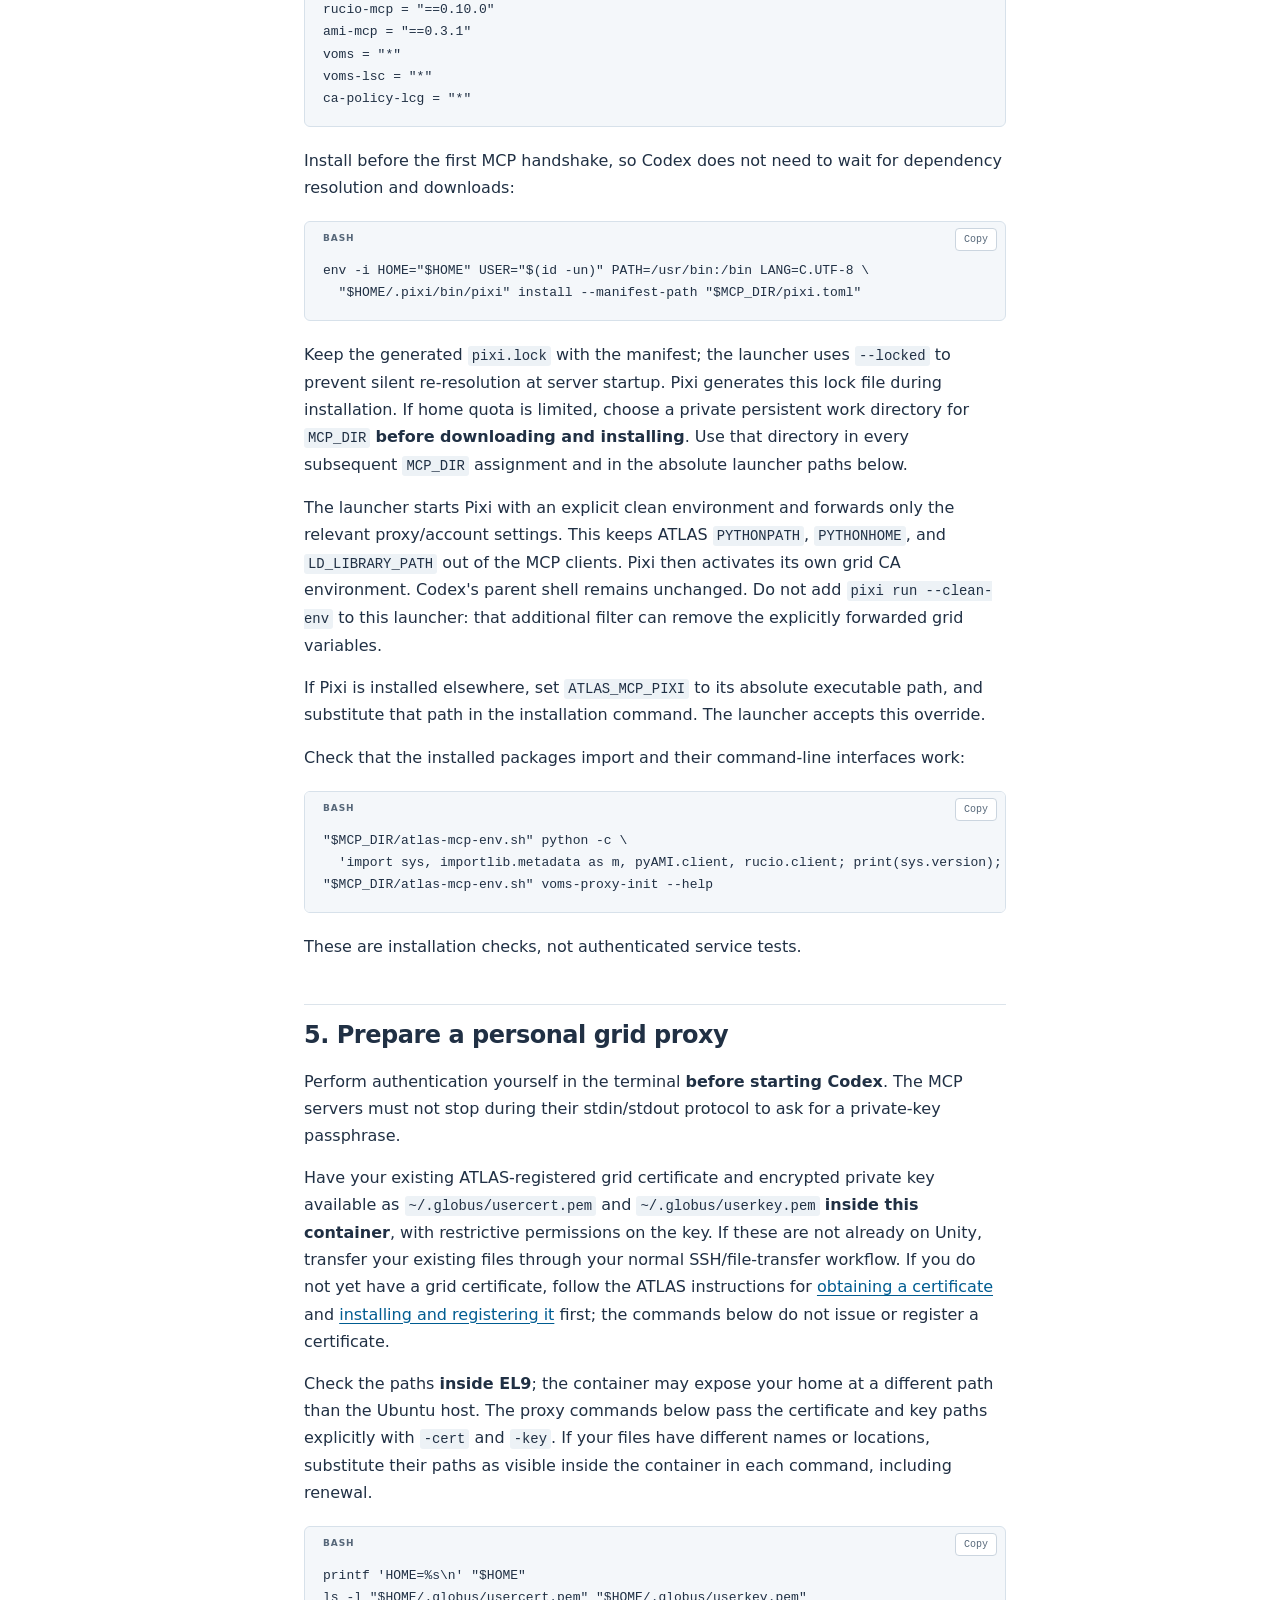
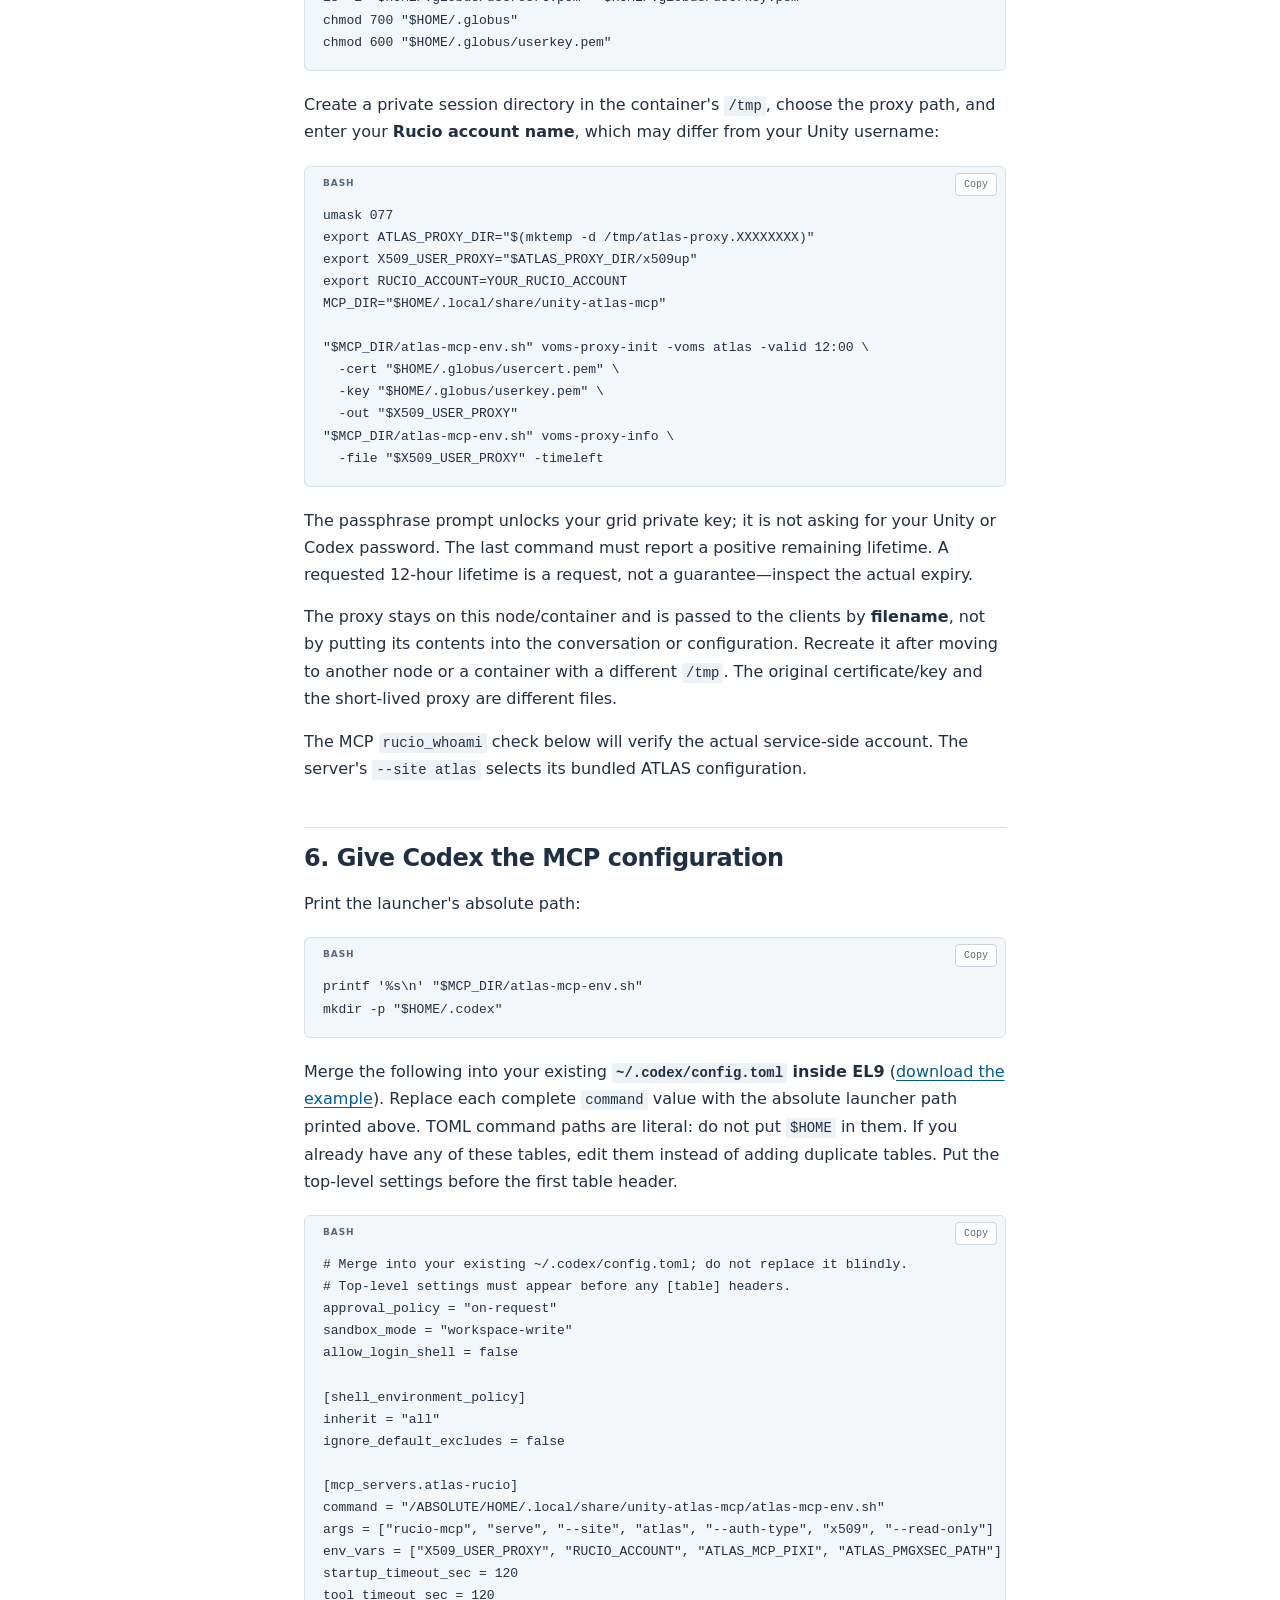
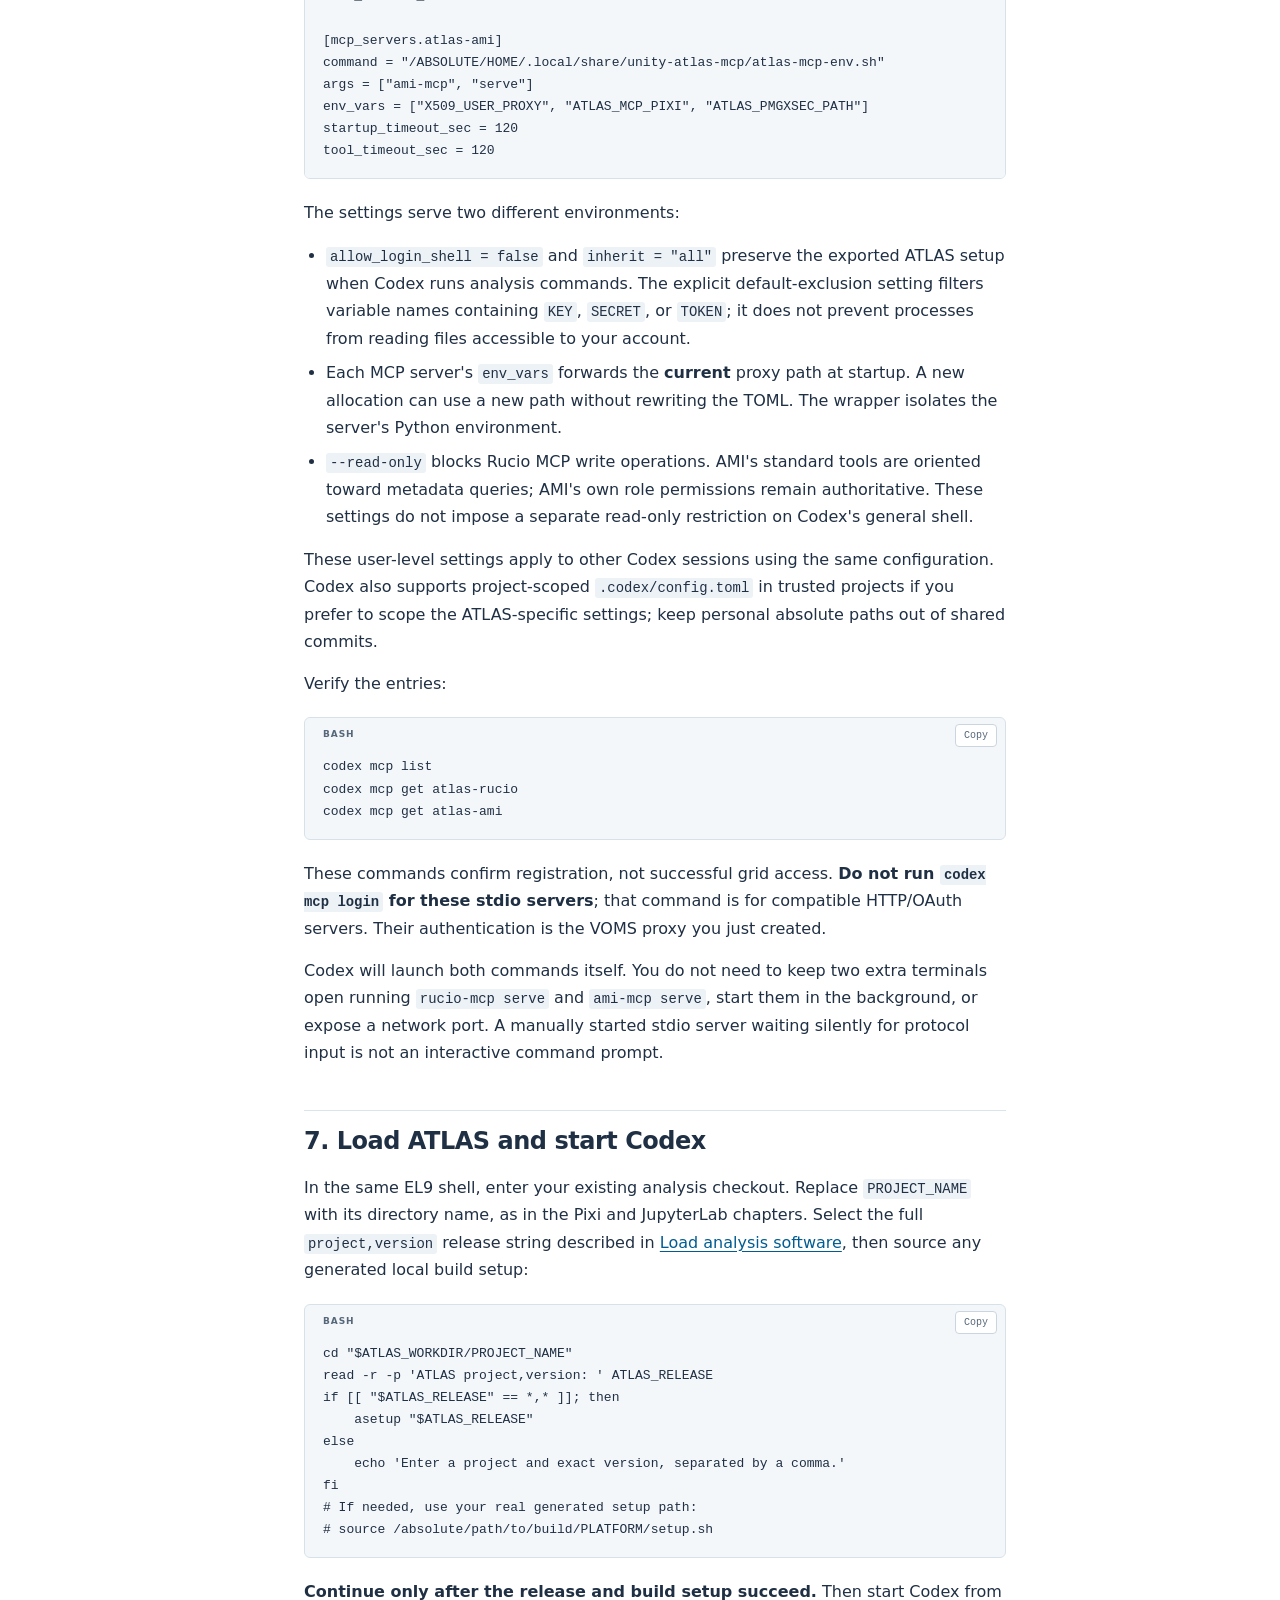
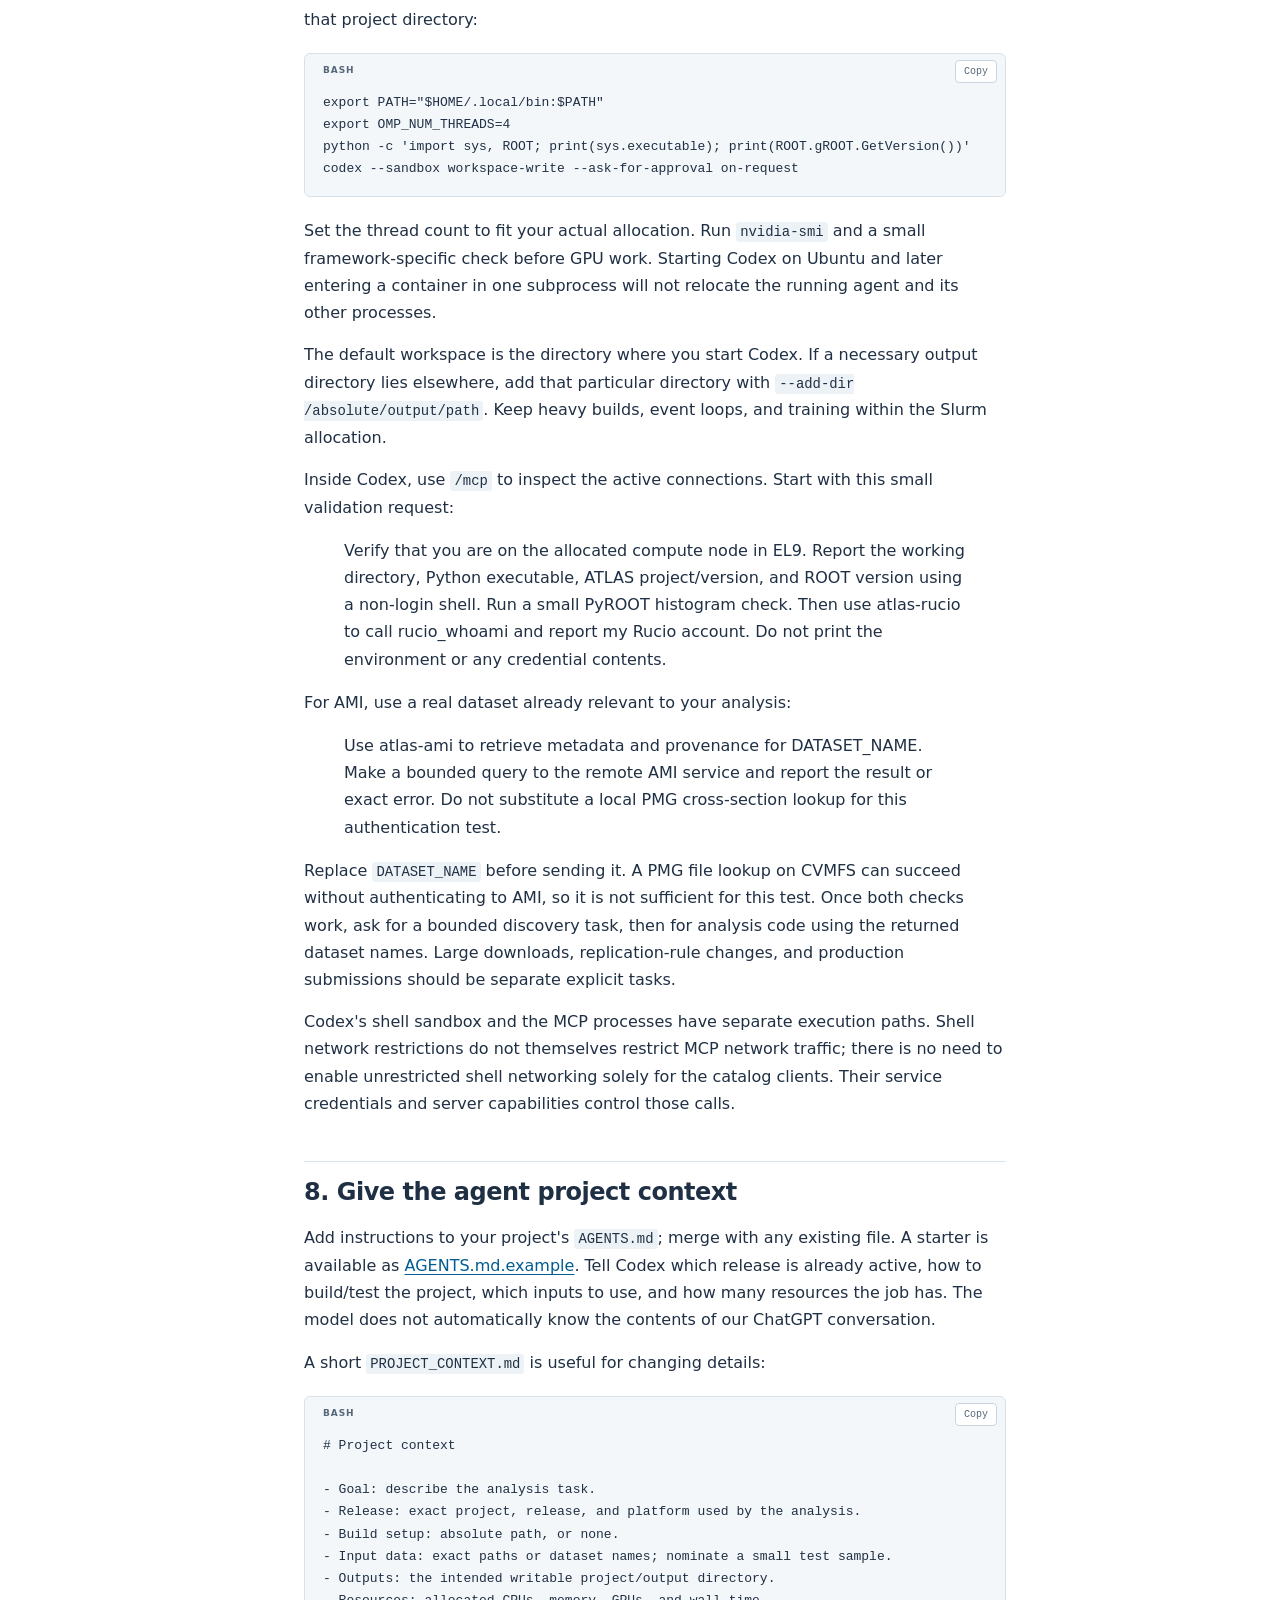
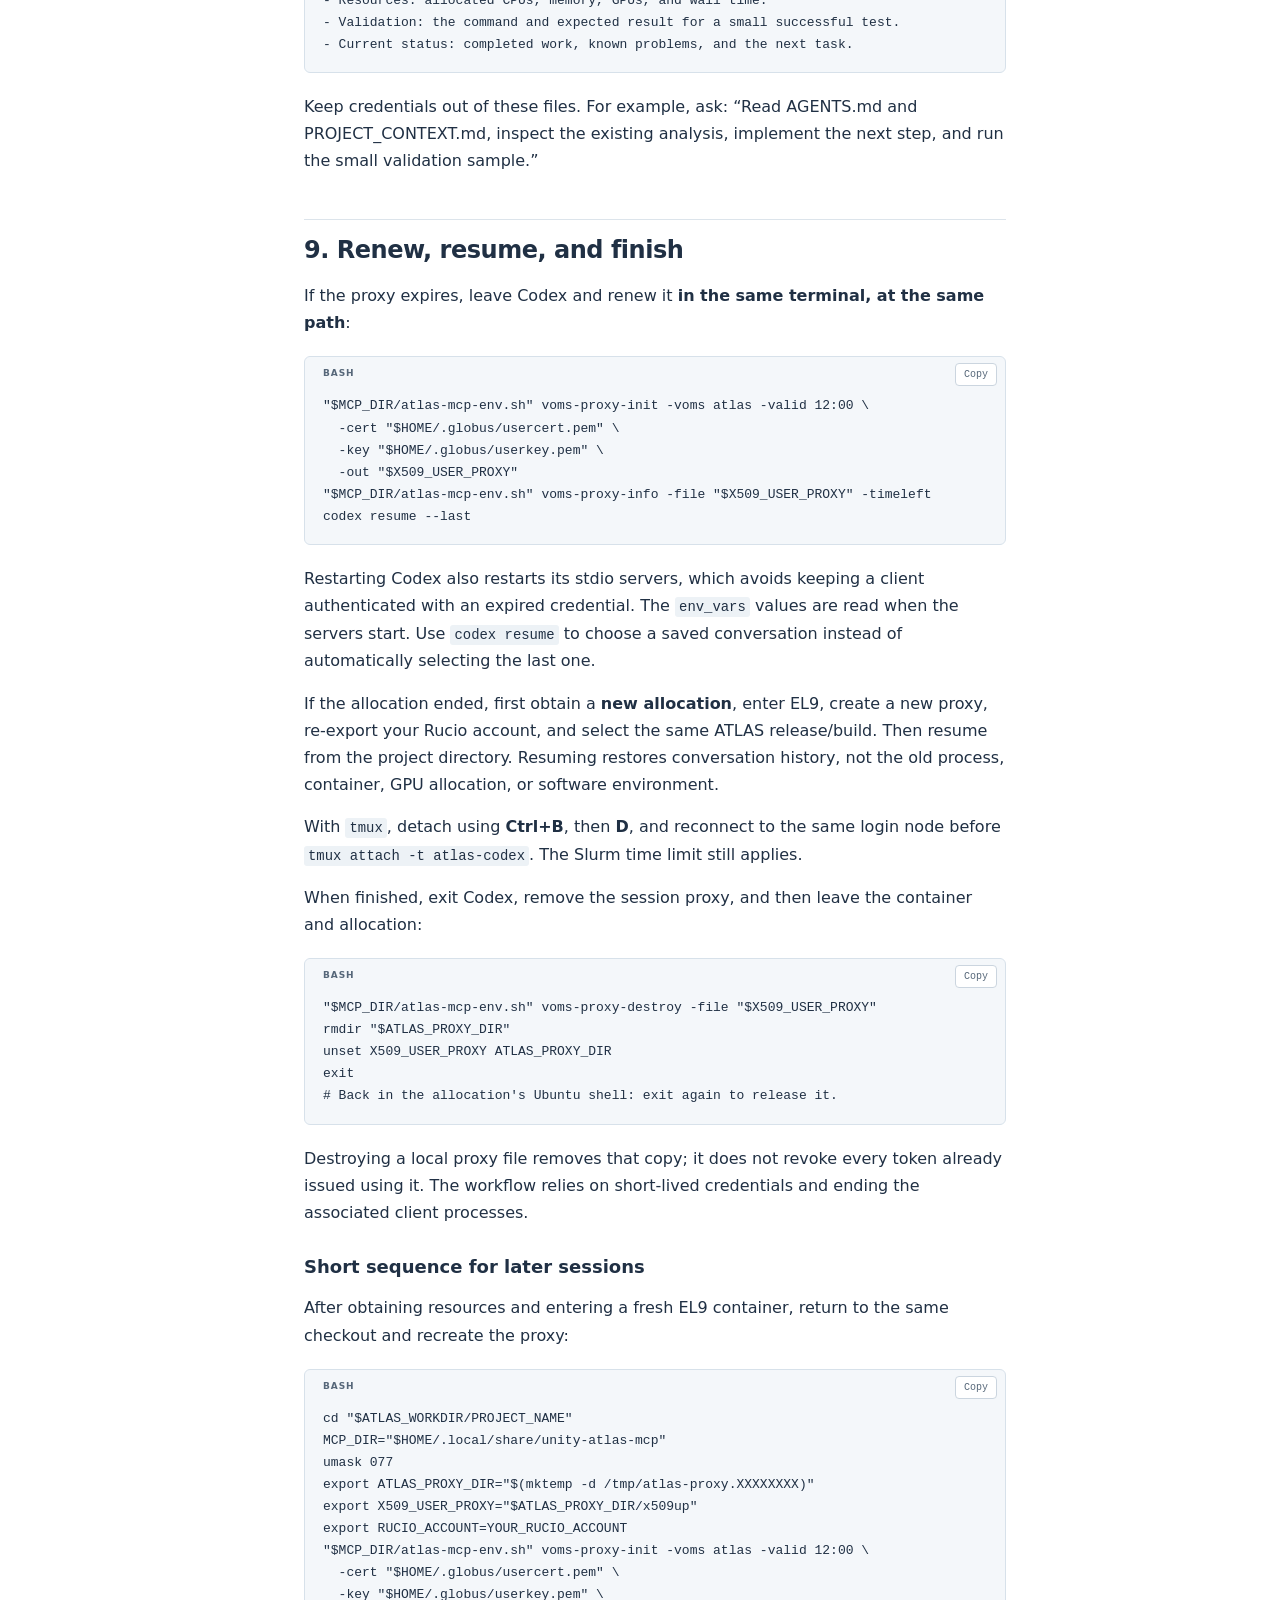
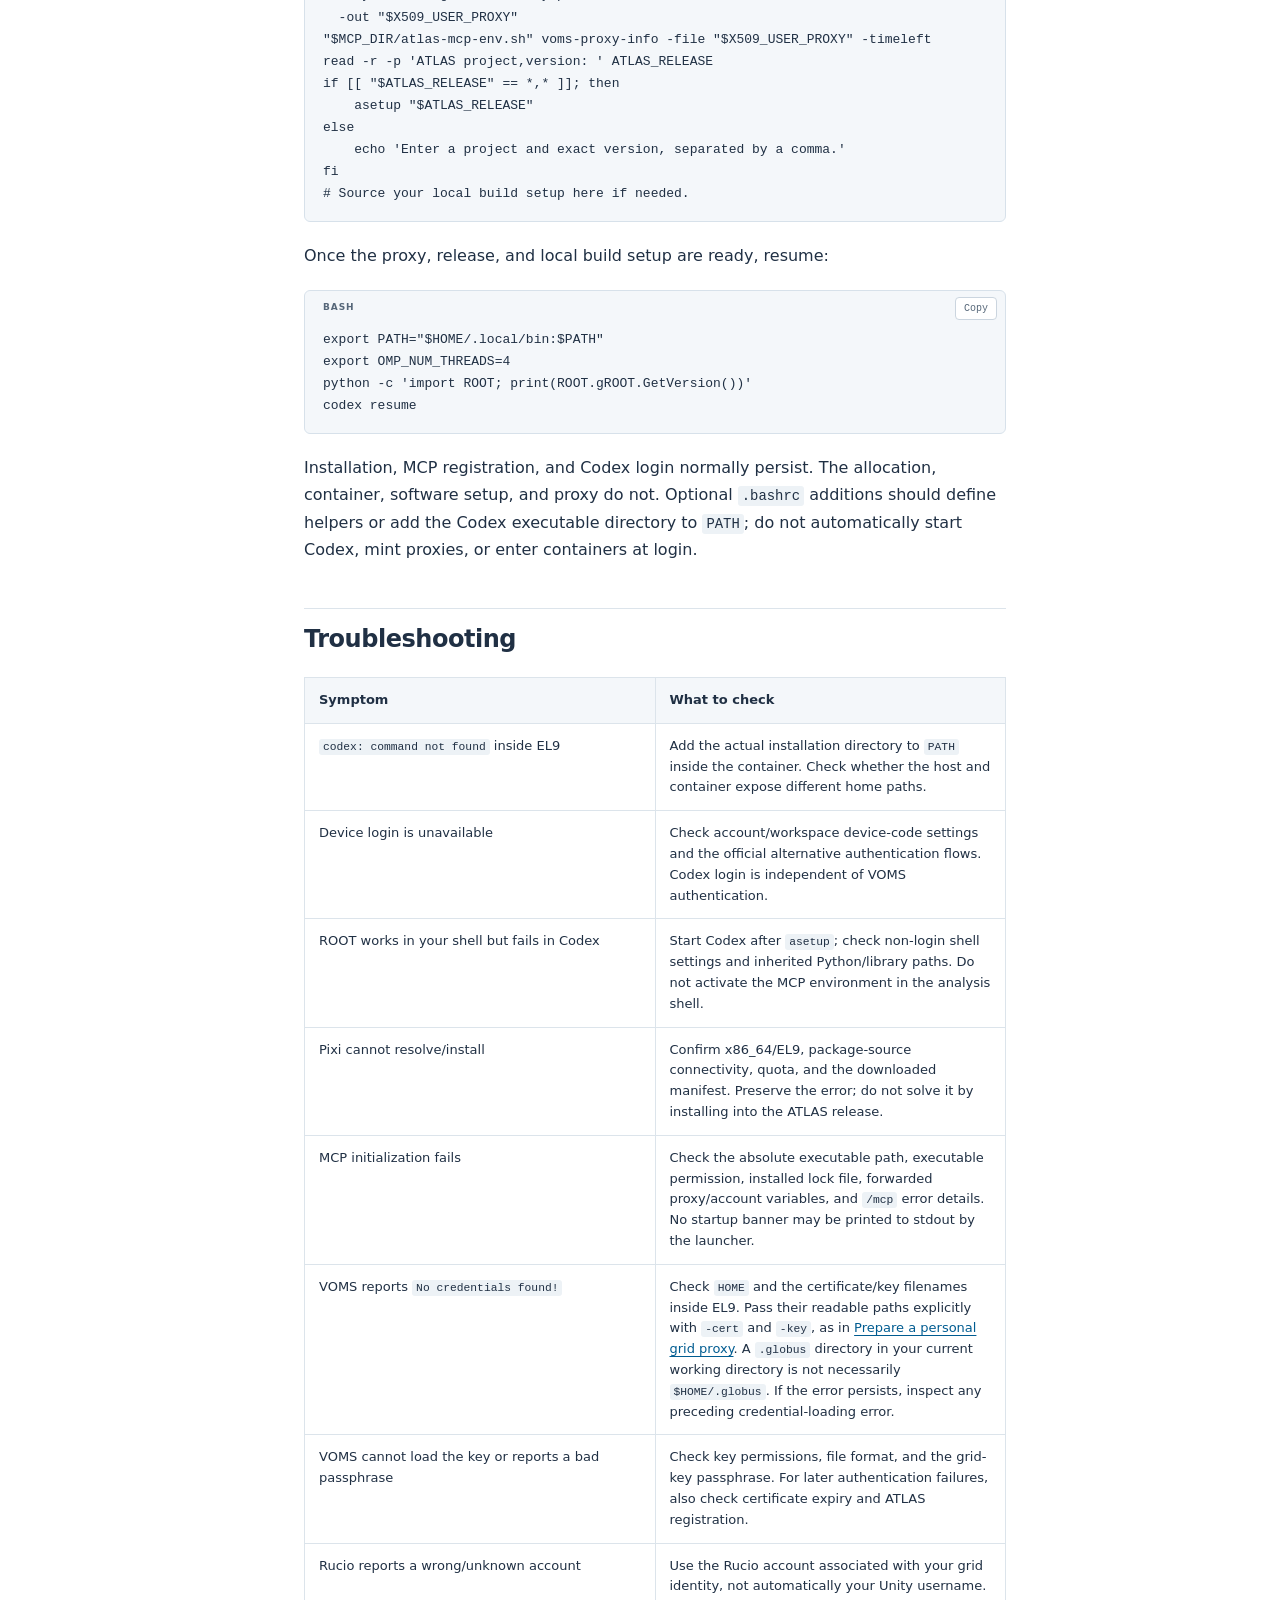
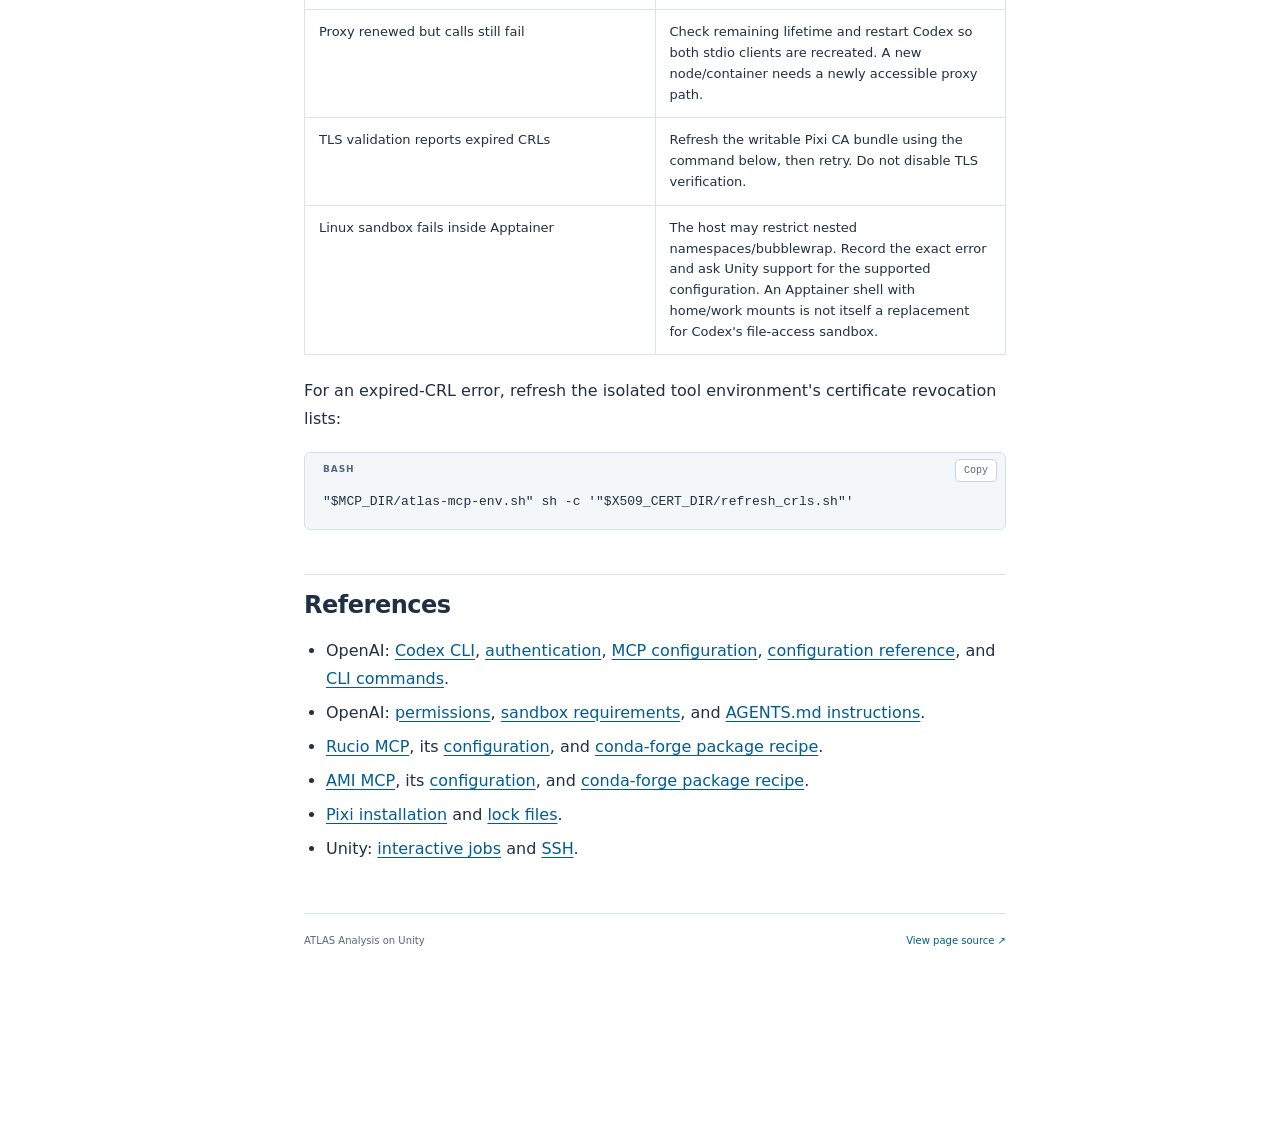
==== commit 9d06bc72: "Use explicit grid certificate and key paths for VOMS proxies" ====
--- a/codex-agents/index.html
+++ b/codex-agents/index.html
@@ -142,8 +142,9 @@
 <h2 id="grid-auth">5. Prepare a personal grid proxy</h2>
 <p>Perform authentication yourself in the terminal <strong>before starting Codex</strong>. The MCP servers must not stop during their stdin/stdout protocol to ask for a private-key passphrase.</p>
 <p>Have your existing ATLAS-registered grid certificate and encrypted private key available as <code>~/.globus/usercert.pem</code> and <code>~/.globus/userkey.pem</code> <strong>inside this container</strong>, with restrictive permissions on the key. If these are not already on Unity, transfer your existing files through your normal SSH/file-transfer workflow. If you do not yet have a grid certificate, follow the ATLAS instructions for <a href="https://atlas-software.docs.cern.ch/analysis/analysis_tutorial/basicSetup/grid_cert/">obtaining a certificate</a> and <a href="https://atlas-software.docs.cern.ch/analysis/analysis_tutorial/basicSetup/grid_setup/">installing and registering it</a> first; the commands below do not issue or register a certificate.</p>
-<pre class="bash"><code>test -r &quot;$HOME/.globus/usercert.pem&quot;
-test -r &quot;$HOME/.globus/userkey.pem&quot;
+<p>Check the paths <strong>inside EL9</strong>; the container may expose your home at a different path than the Ubuntu host. The proxy commands below pass the certificate and key paths explicitly with <code>-cert</code> and <code>-key</code>. If your files have different names or locations, substitute their paths as visible inside the container in each command, including renewal.</p>
+<pre class="bash"><code>printf &#39;HOME=%s\n&#39; &quot;$HOME&quot;
+ls -l &quot;$HOME/.globus/usercert.pem&quot; &quot;$HOME/.globus/userkey.pem&quot;
 chmod 700 &quot;$HOME/.globus&quot;
 chmod 600 &quot;$HOME/.globus/userkey.pem&quot;</code></pre>
 <p>Create a private session directory in the container's <code>/tmp</code>, choose the proxy path, and enter your <strong>Rucio account name</strong>, which may differ from your Unity username:</p>
@@ -154,6 +155,8 @@
 MCP_DIR=&quot;$HOME/.local/share/unity-atlas-mcp&quot;
 
 &quot;$MCP_DIR/atlas-mcp-env.sh&quot; voms-proxy-init -voms atlas -valid 12:00 \
+  -cert &quot;$HOME/.globus/usercert.pem&quot; \
+  -key &quot;$HOME/.globus/userkey.pem&quot; \
   -out &quot;$X509_USER_PROXY&quot;
 &quot;$MCP_DIR/atlas-mcp-env.sh&quot; voms-proxy-info \
   -file &quot;$X509_USER_PROXY&quot; -timeleft</code></pre>
@@ -246,6 +249,8 @@
 <h2 id="sessions">9. Renew, resume, and finish</h2>
 <p>If the proxy expires, leave Codex and renew it <strong>in the same terminal, at the same path</strong>:</p>
 <pre class="bash"><code>&quot;$MCP_DIR/atlas-mcp-env.sh&quot; voms-proxy-init -voms atlas -valid 12:00 \
+  -cert &quot;$HOME/.globus/usercert.pem&quot; \
+  -key &quot;$HOME/.globus/userkey.pem&quot; \
   -out &quot;$X509_USER_PROXY&quot;
 &quot;$MCP_DIR/atlas-mcp-env.sh&quot; voms-proxy-info -file &quot;$X509_USER_PROXY&quot; -timeleft
 codex resume --last</code></pre>
@@ -268,6 +273,8 @@
 export X509_USER_PROXY=&quot;$ATLAS_PROXY_DIR/x509up&quot;
 export RUCIO_ACCOUNT=YOUR_RUCIO_ACCOUNT
 &quot;$MCP_DIR/atlas-mcp-env.sh&quot; voms-proxy-init -voms atlas -valid 12:00 \
+  -cert &quot;$HOME/.globus/usercert.pem&quot; \
+  -key &quot;$HOME/.globus/userkey.pem&quot; \
   -out &quot;$X509_USER_PROXY&quot;
 &quot;$MCP_DIR/atlas-mcp-env.sh&quot; voms-proxy-info -file &quot;$X509_USER_PROXY&quot; -timeleft
 read -r -p &#39;ATLAS project,version: &#39; ATLAS_RELEASE
@@ -317,22 +324,26 @@
 <td>Check the absolute executable path, executable permission, installed lock file, forwarded proxy/account variables, and <code>/mcp</code> error details. No startup banner may be printed to stdout by the launcher.</td>
 </tr>
 <tr class="even">
-<td>VOMS reports no certificate/key or a bad passphrase</td>
-<td>Check the files visible inside EL9, key permissions, certificate expiry, ATLAS registration, and the grid-key passphrase.</td>
-</tr>
-<tr class="odd">
+<td>VOMS reports <code>No credentials found!</code></td>
+<td>Check <code>HOME</code> and the certificate/key filenames inside EL9. Pass their readable paths explicitly with <code>-cert</code> and <code>-key</code>, as in <a href="#grid-auth">Prepare a personal grid proxy</a>. A <code>.globus</code> directory in your current working directory is not necessarily <code>$HOME/.globus</code>. If the error persists, inspect any preceding credential-loading error.</td>
+</tr>
+<tr class="odd">
+<td>VOMS cannot load the key or reports a bad passphrase</td>
+<td>Check key permissions, file format, and the grid-key passphrase. For later authentication failures, also check certificate expiry and ATLAS registration.</td>
+</tr>
+<tr class="even">
 <td>Rucio reports a wrong/unknown account</td>
 <td>Use the Rucio account associated with your grid identity, not automatically your Unity username.</td>
 </tr>
-<tr class="even">
+<tr class="odd">
 <td>Proxy renewed but calls still fail</td>
 <td>Check remaining lifetime and restart Codex so both stdio clients are recreated. A new node/container needs a newly accessible proxy path.</td>
 </tr>
-<tr class="odd">
+<tr class="even">
 <td>TLS validation reports expired CRLs</td>
 <td>Refresh the writable Pixi CA bundle using the command below, then retry. Do not disable TLS verification.</td>
 </tr>
-<tr class="even">
+<tr class="odd">
 <td>Linux sandbox fails inside Apptainer</td>
 <td>The host may restrict nested namespaces/bubblewrap. Record the exact error and ask Unity support for the supported configuration. An Apptainer shell with home/work mounts is not itself a replacement for Codex's file-access sandbox.</td>
 </tr>
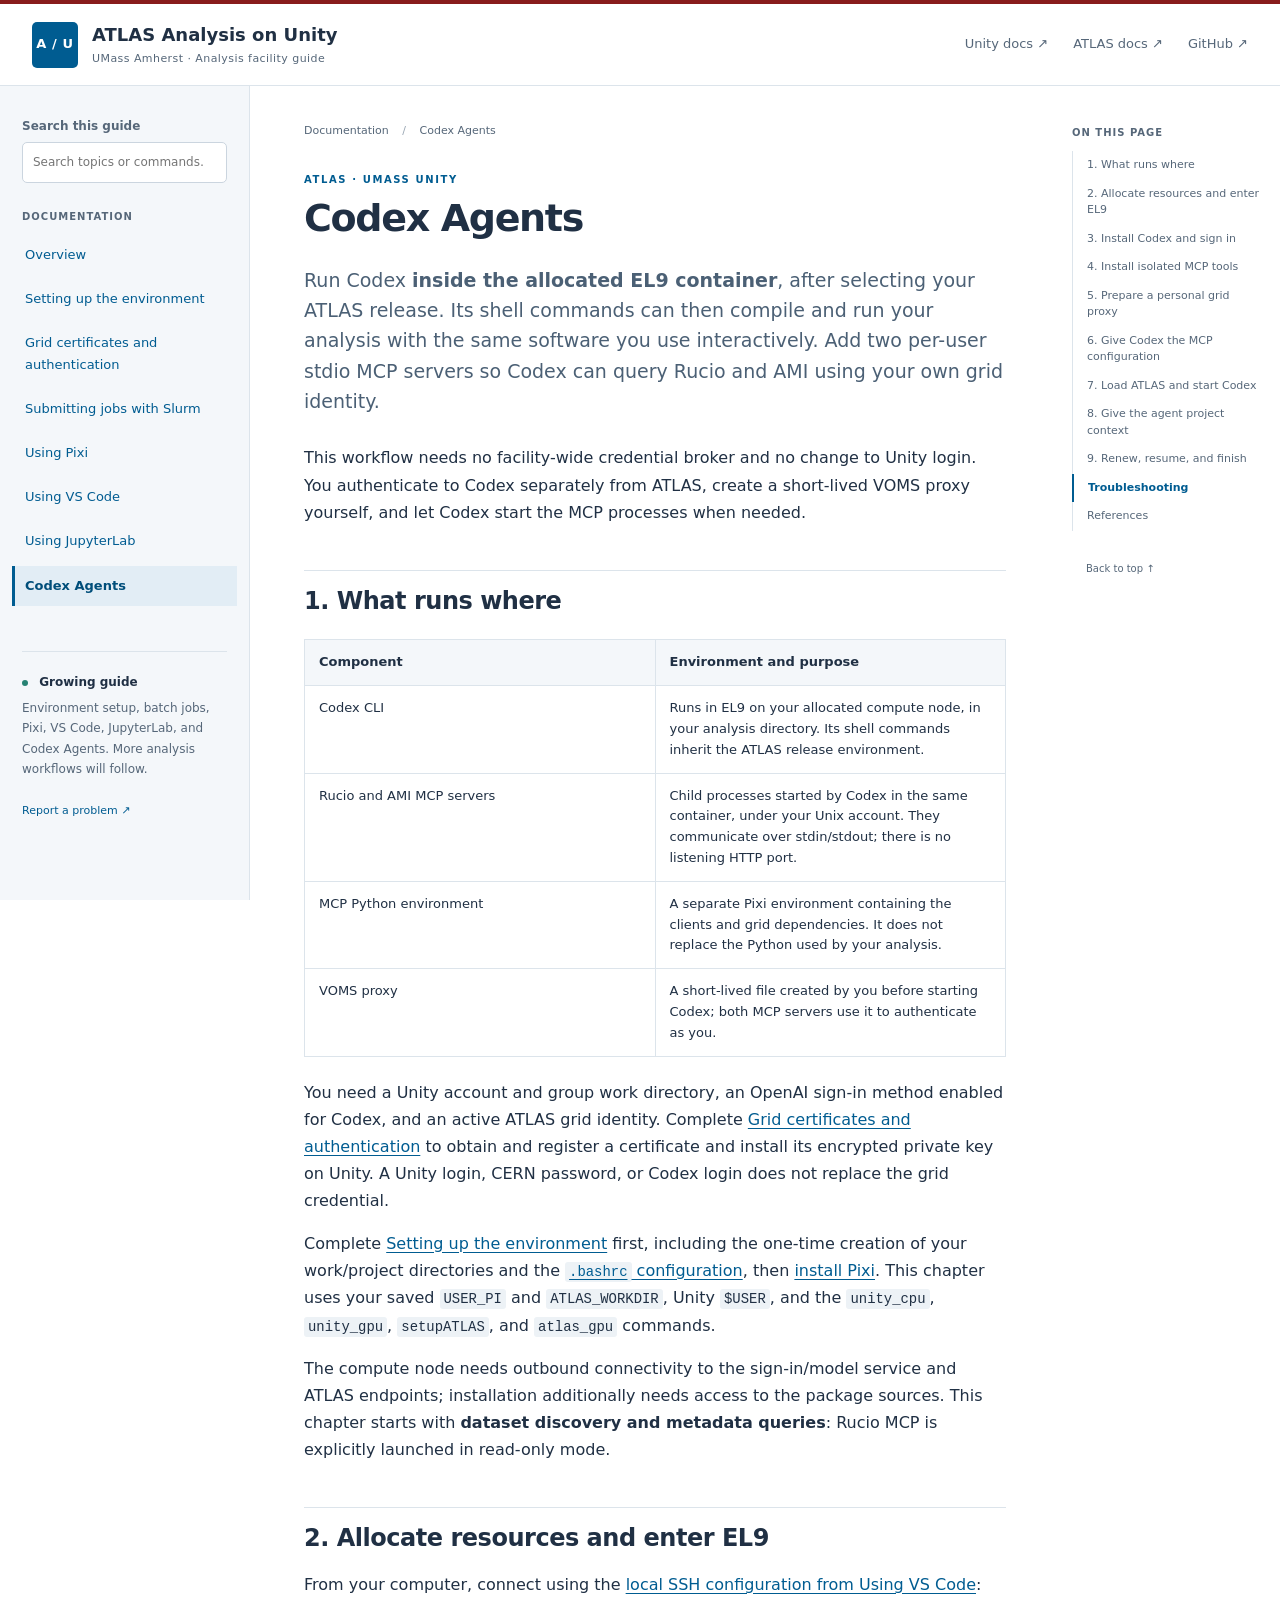
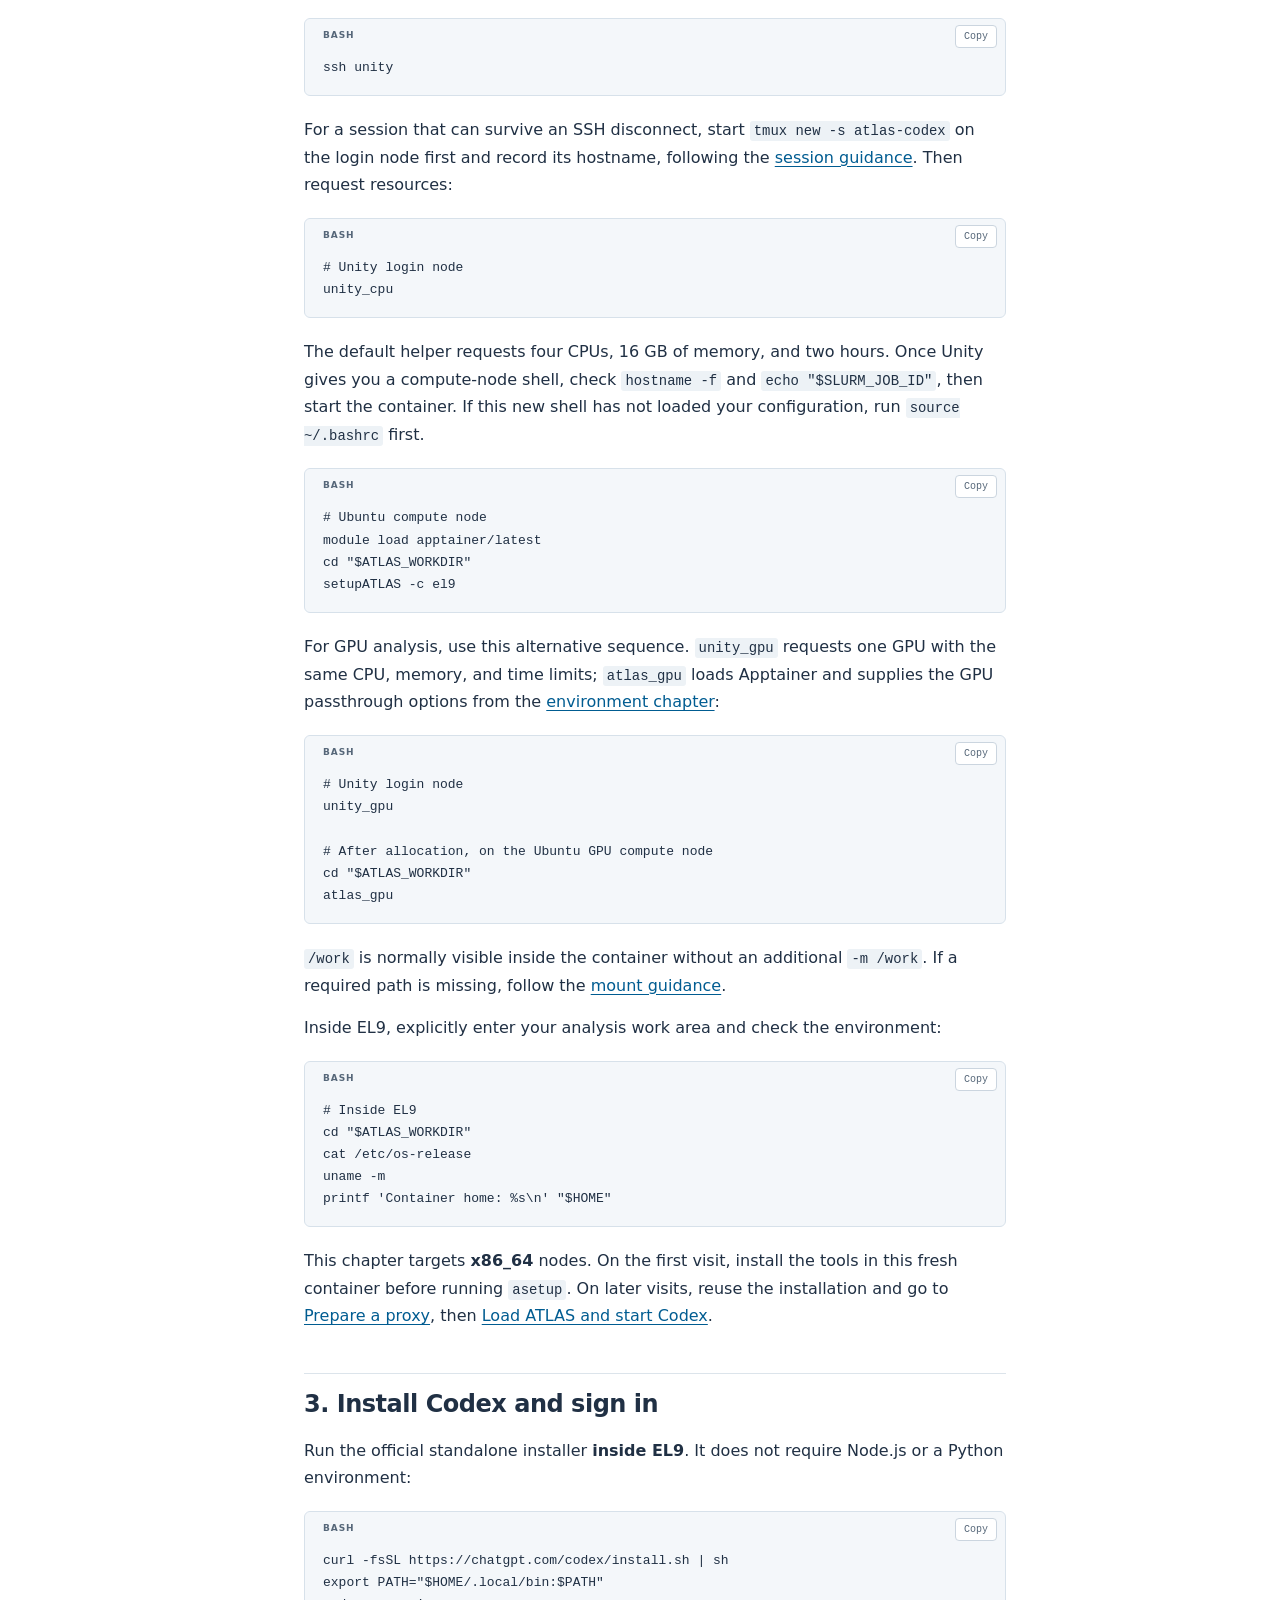
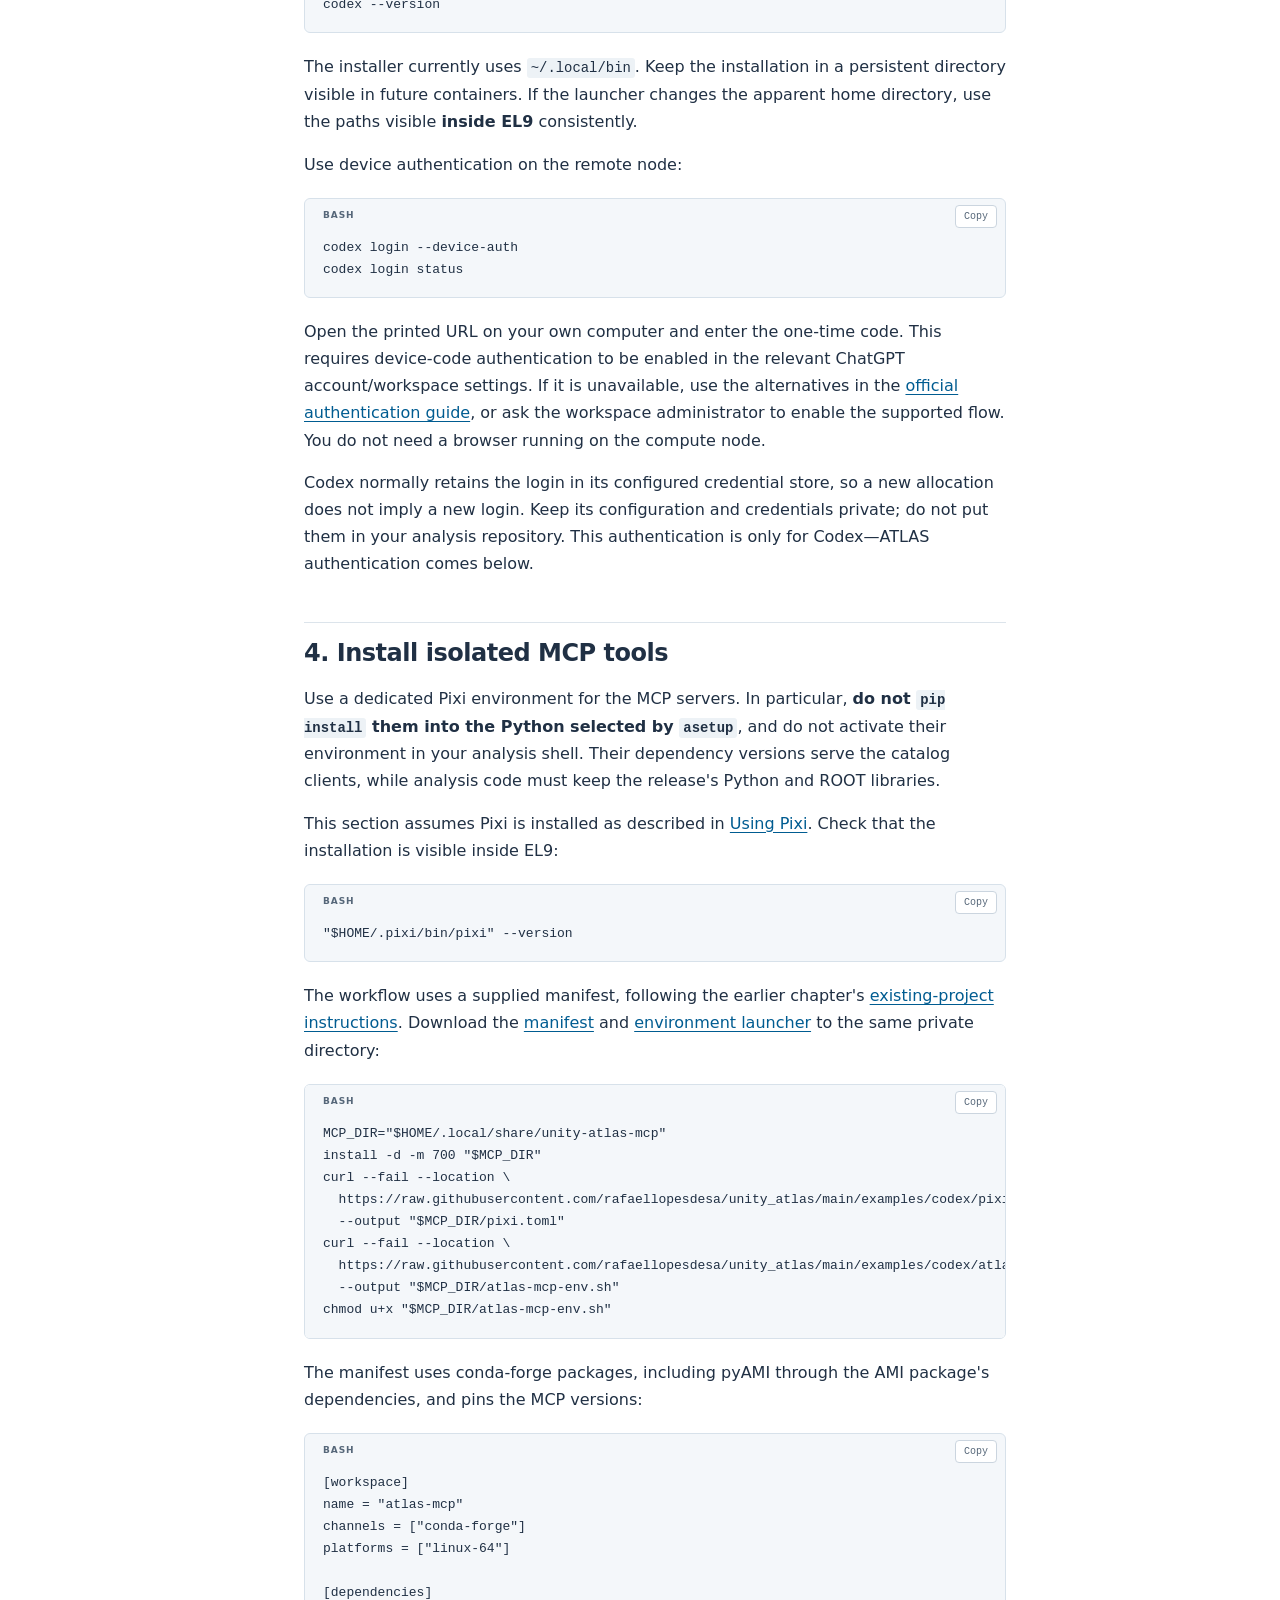
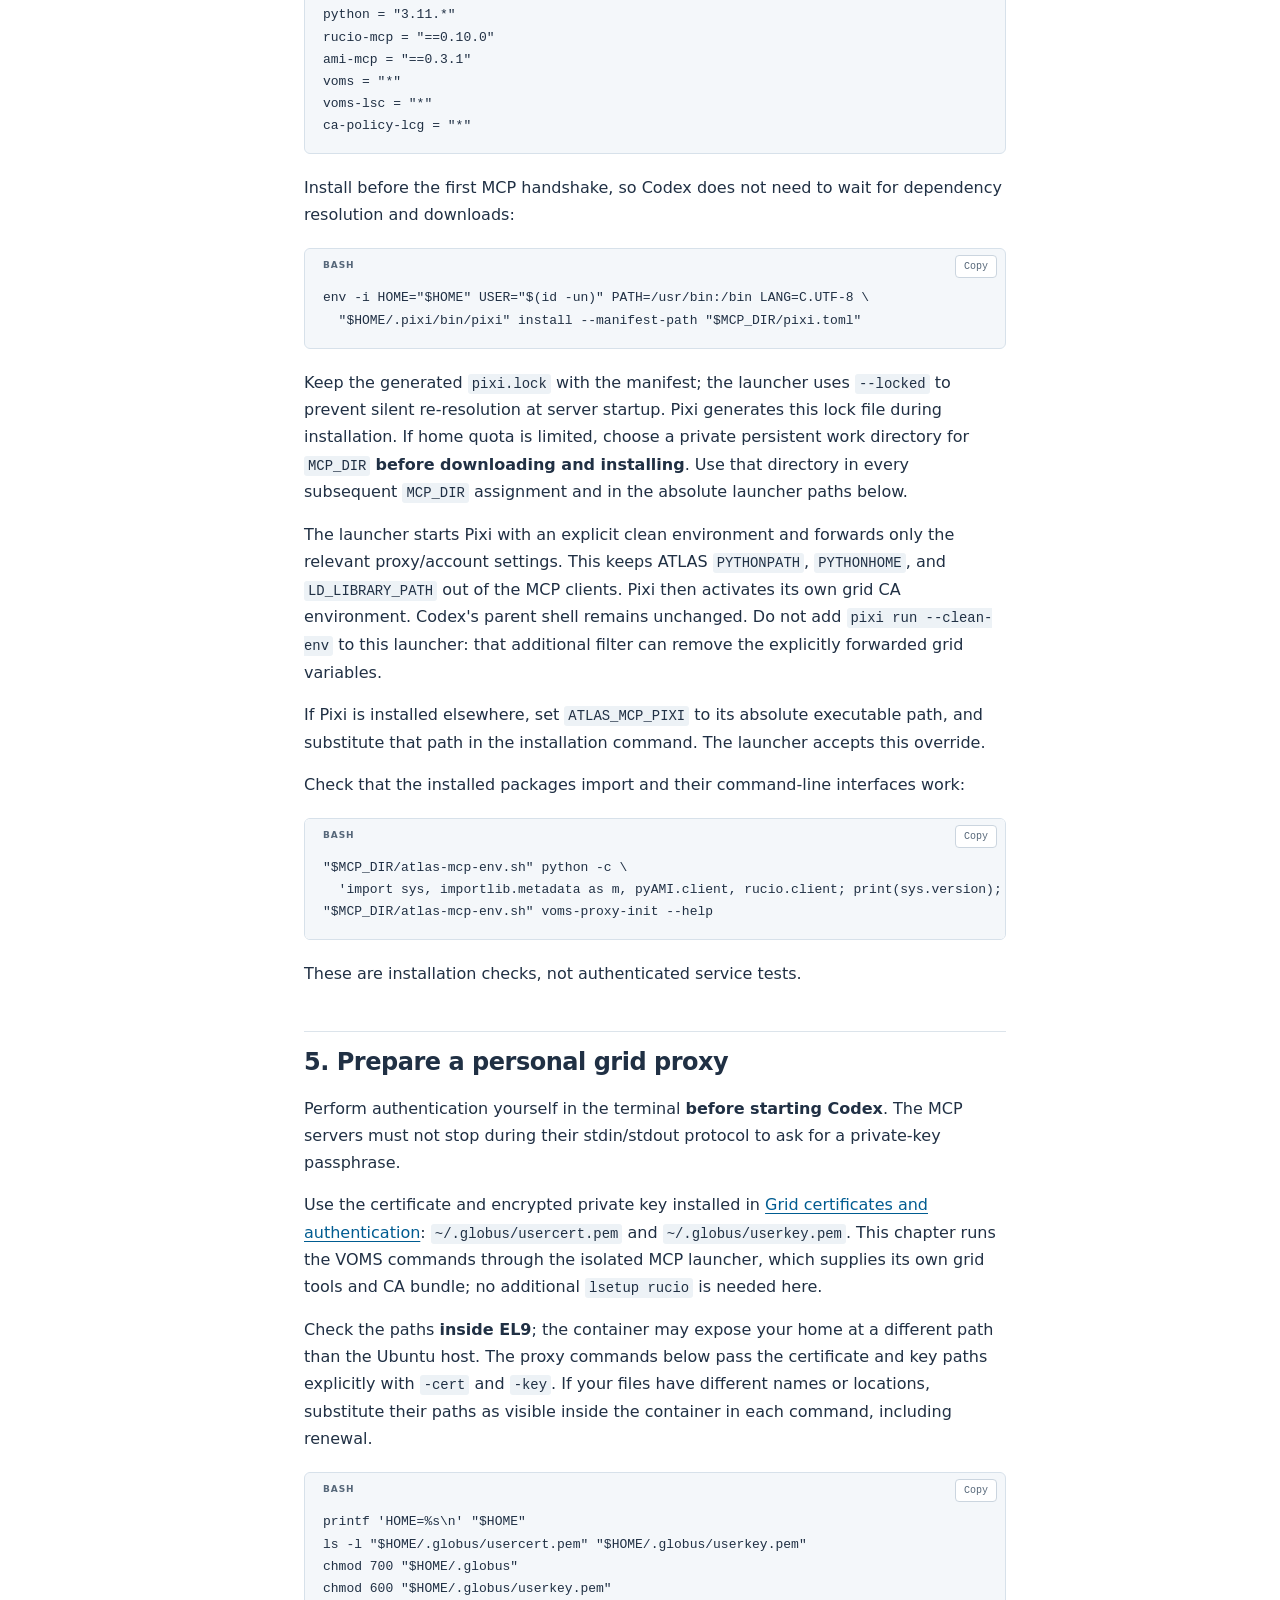
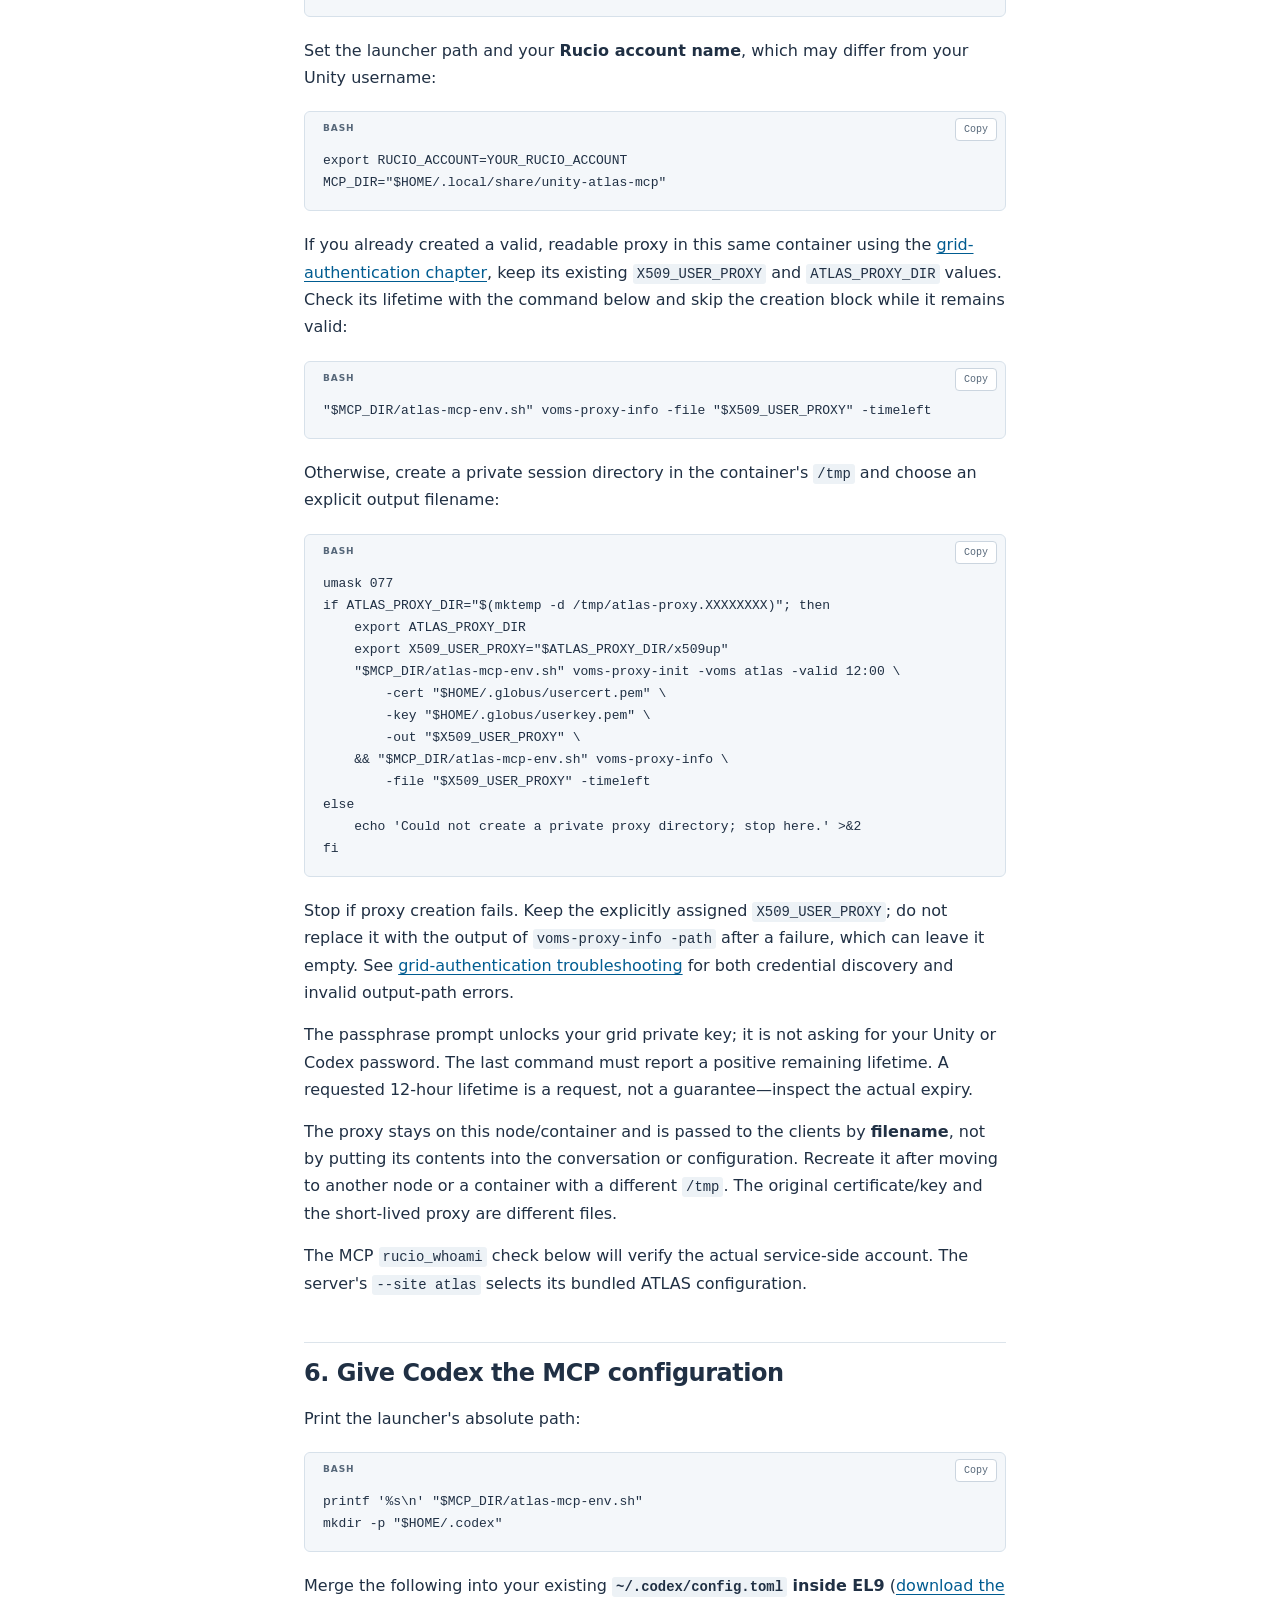
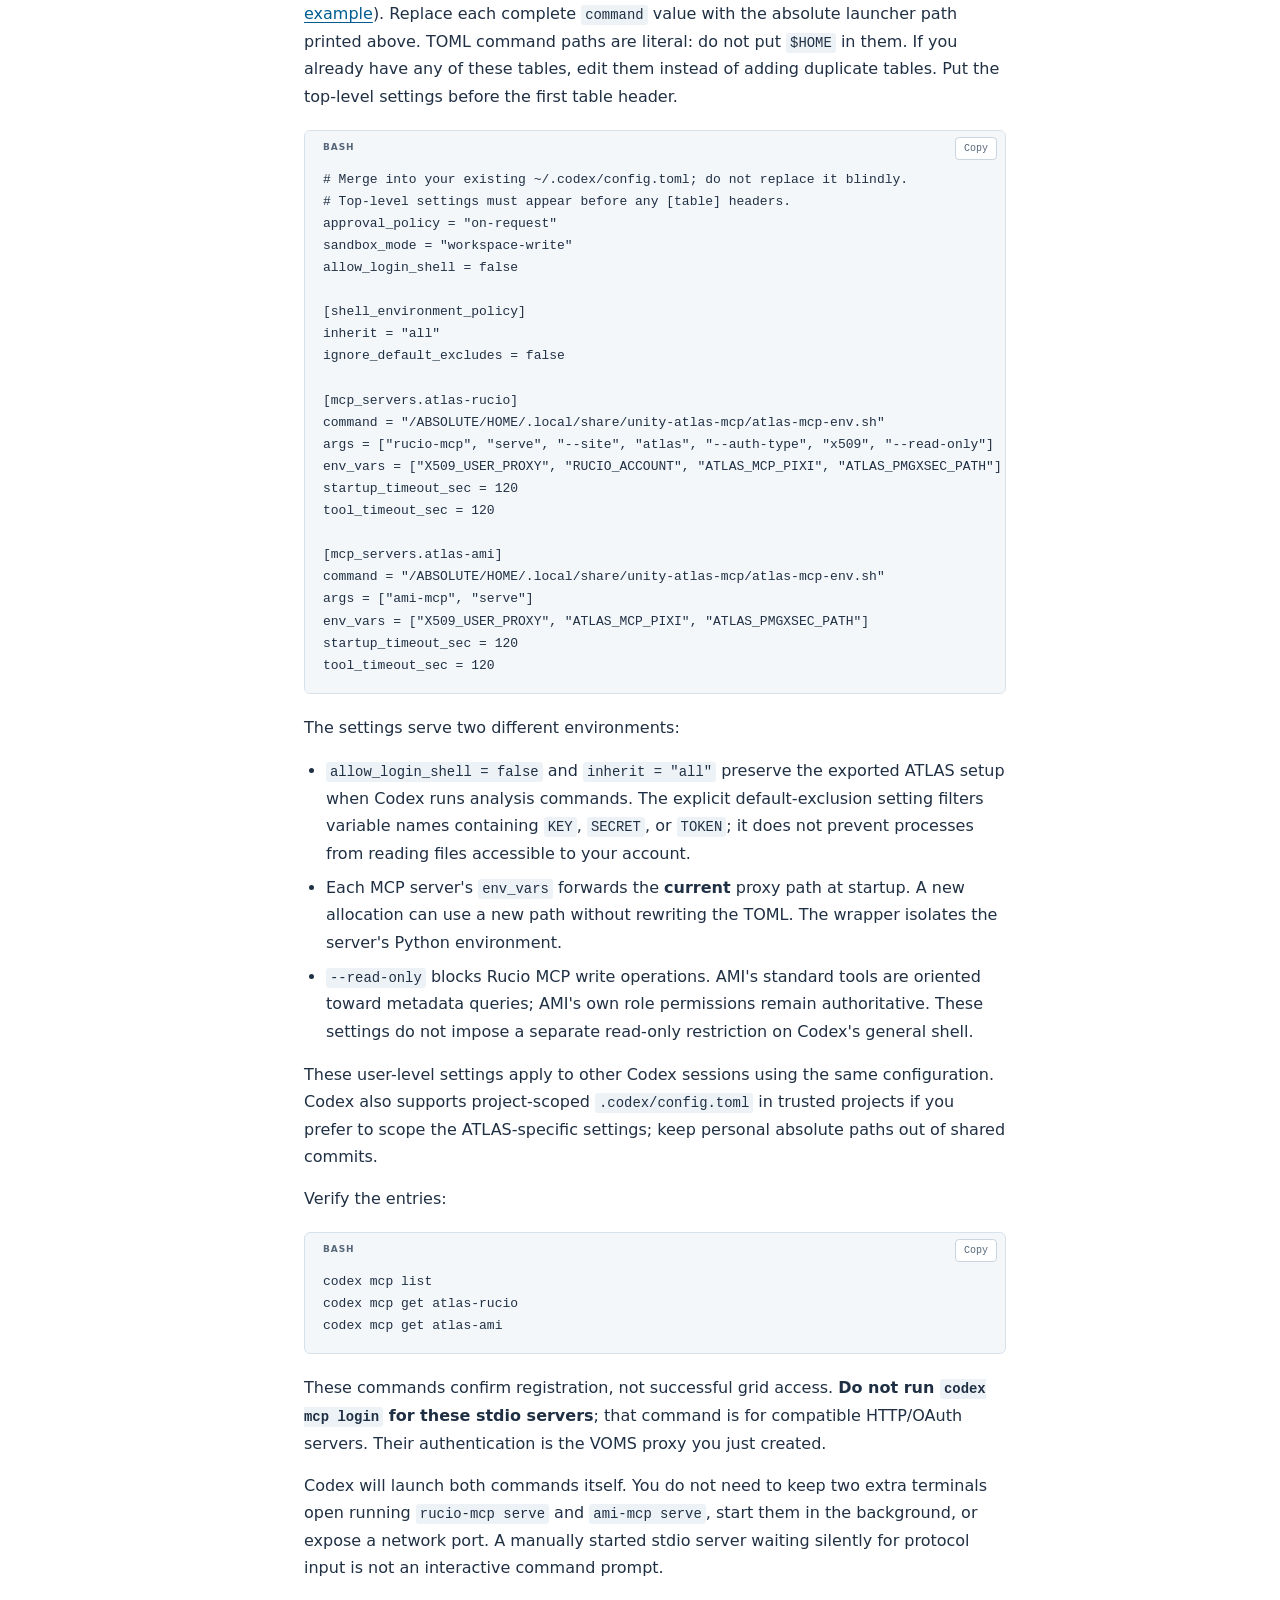
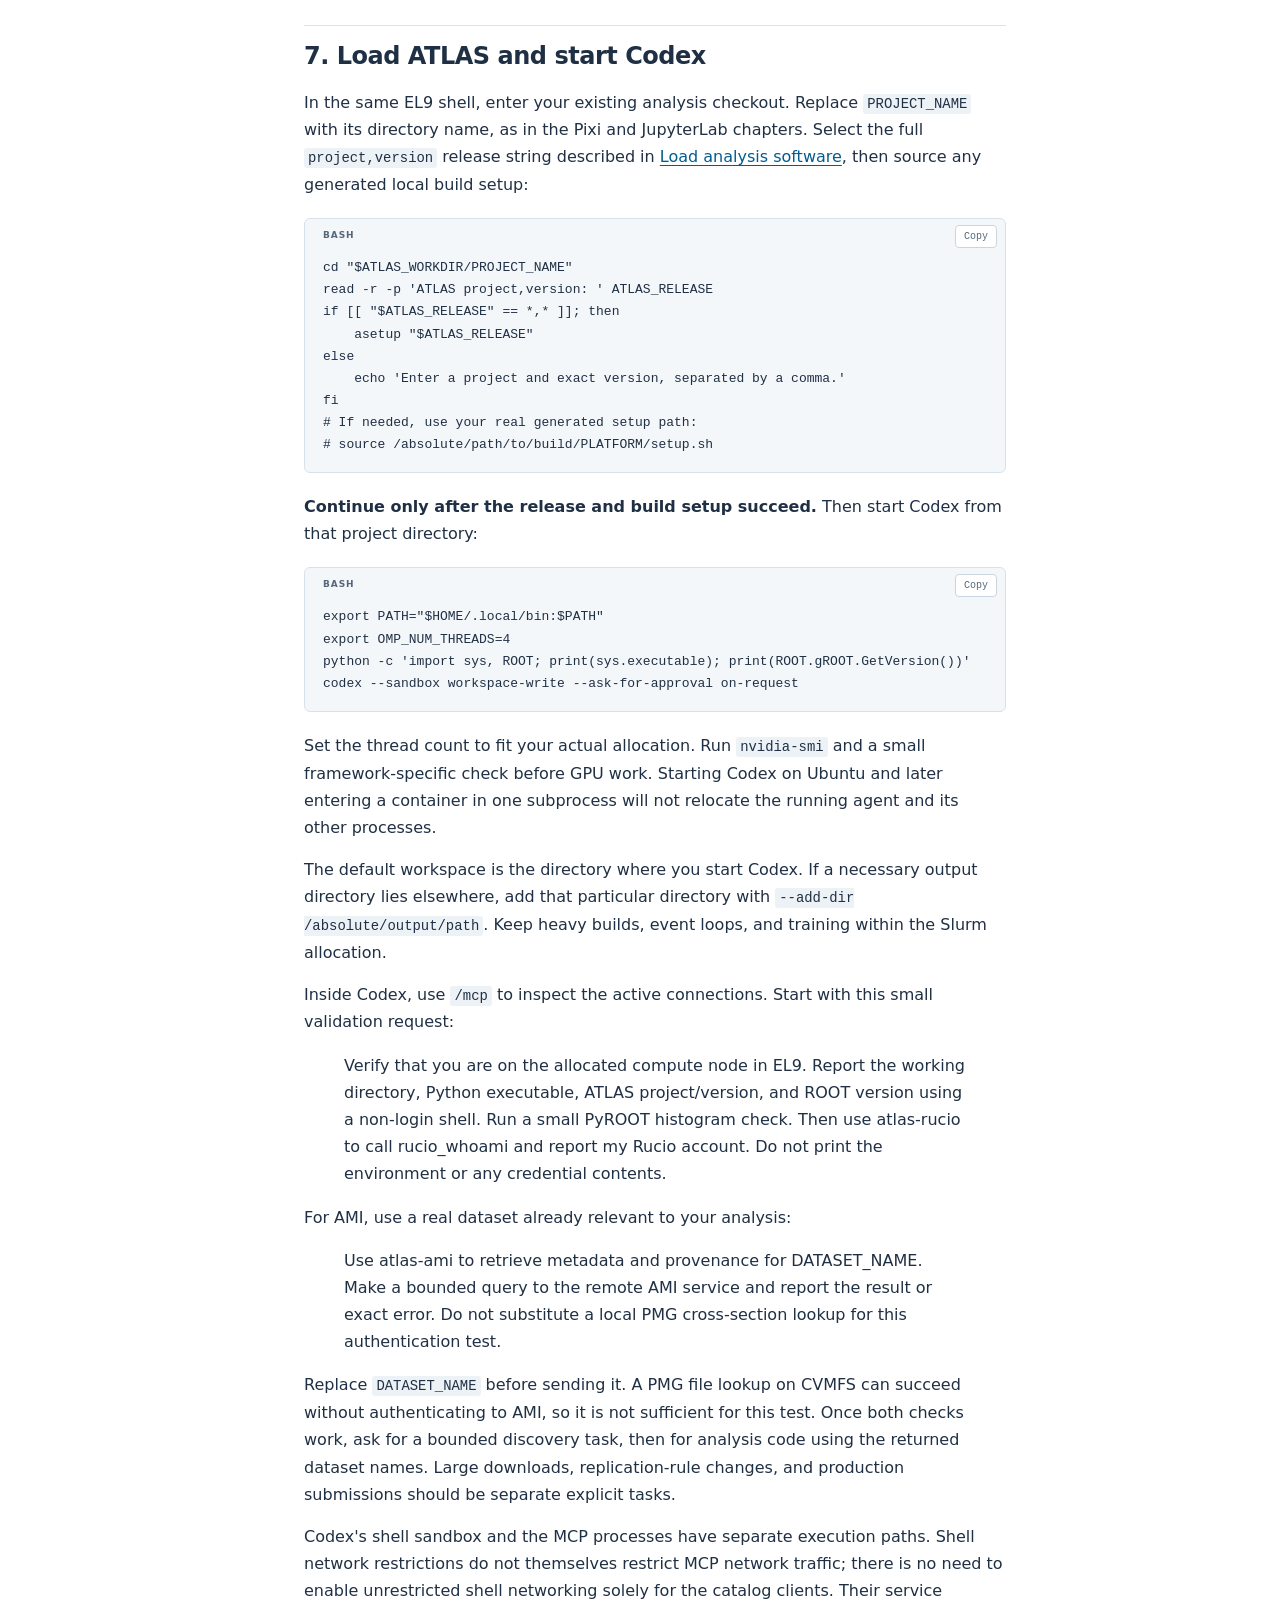
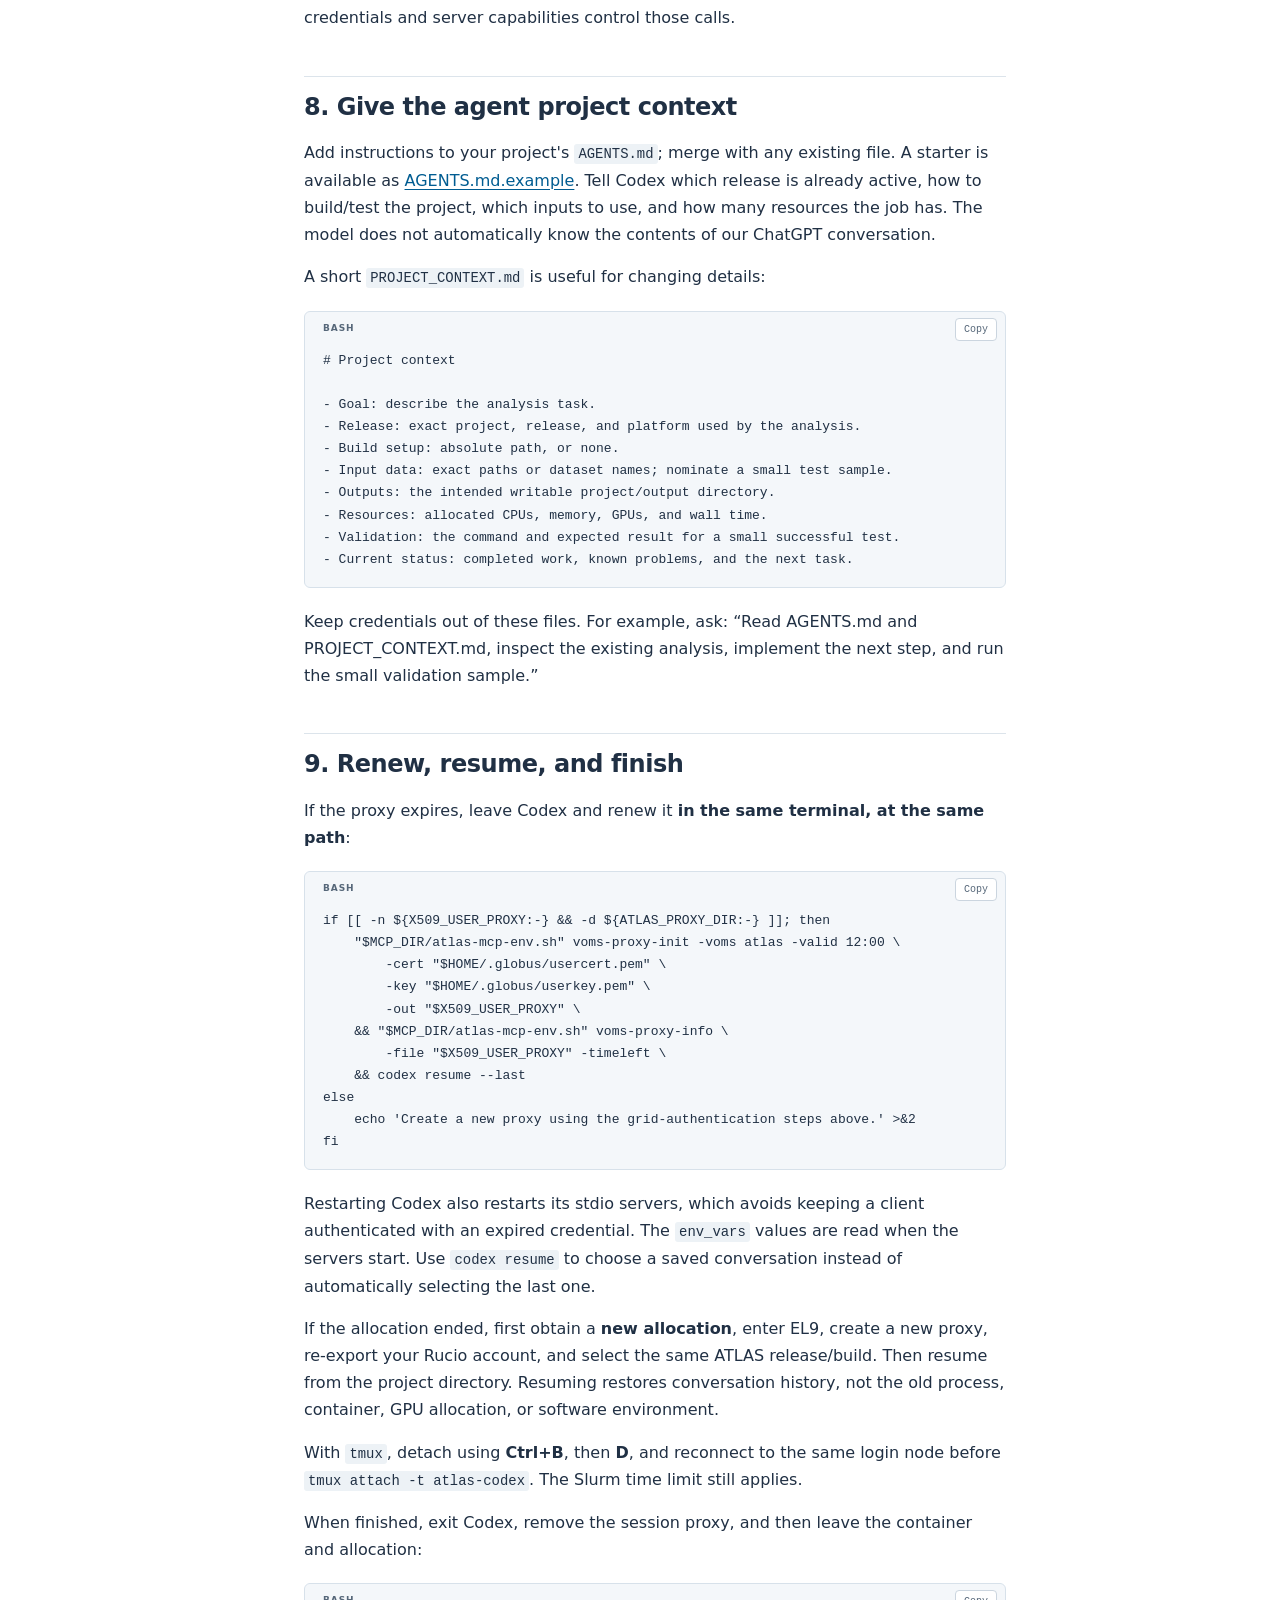
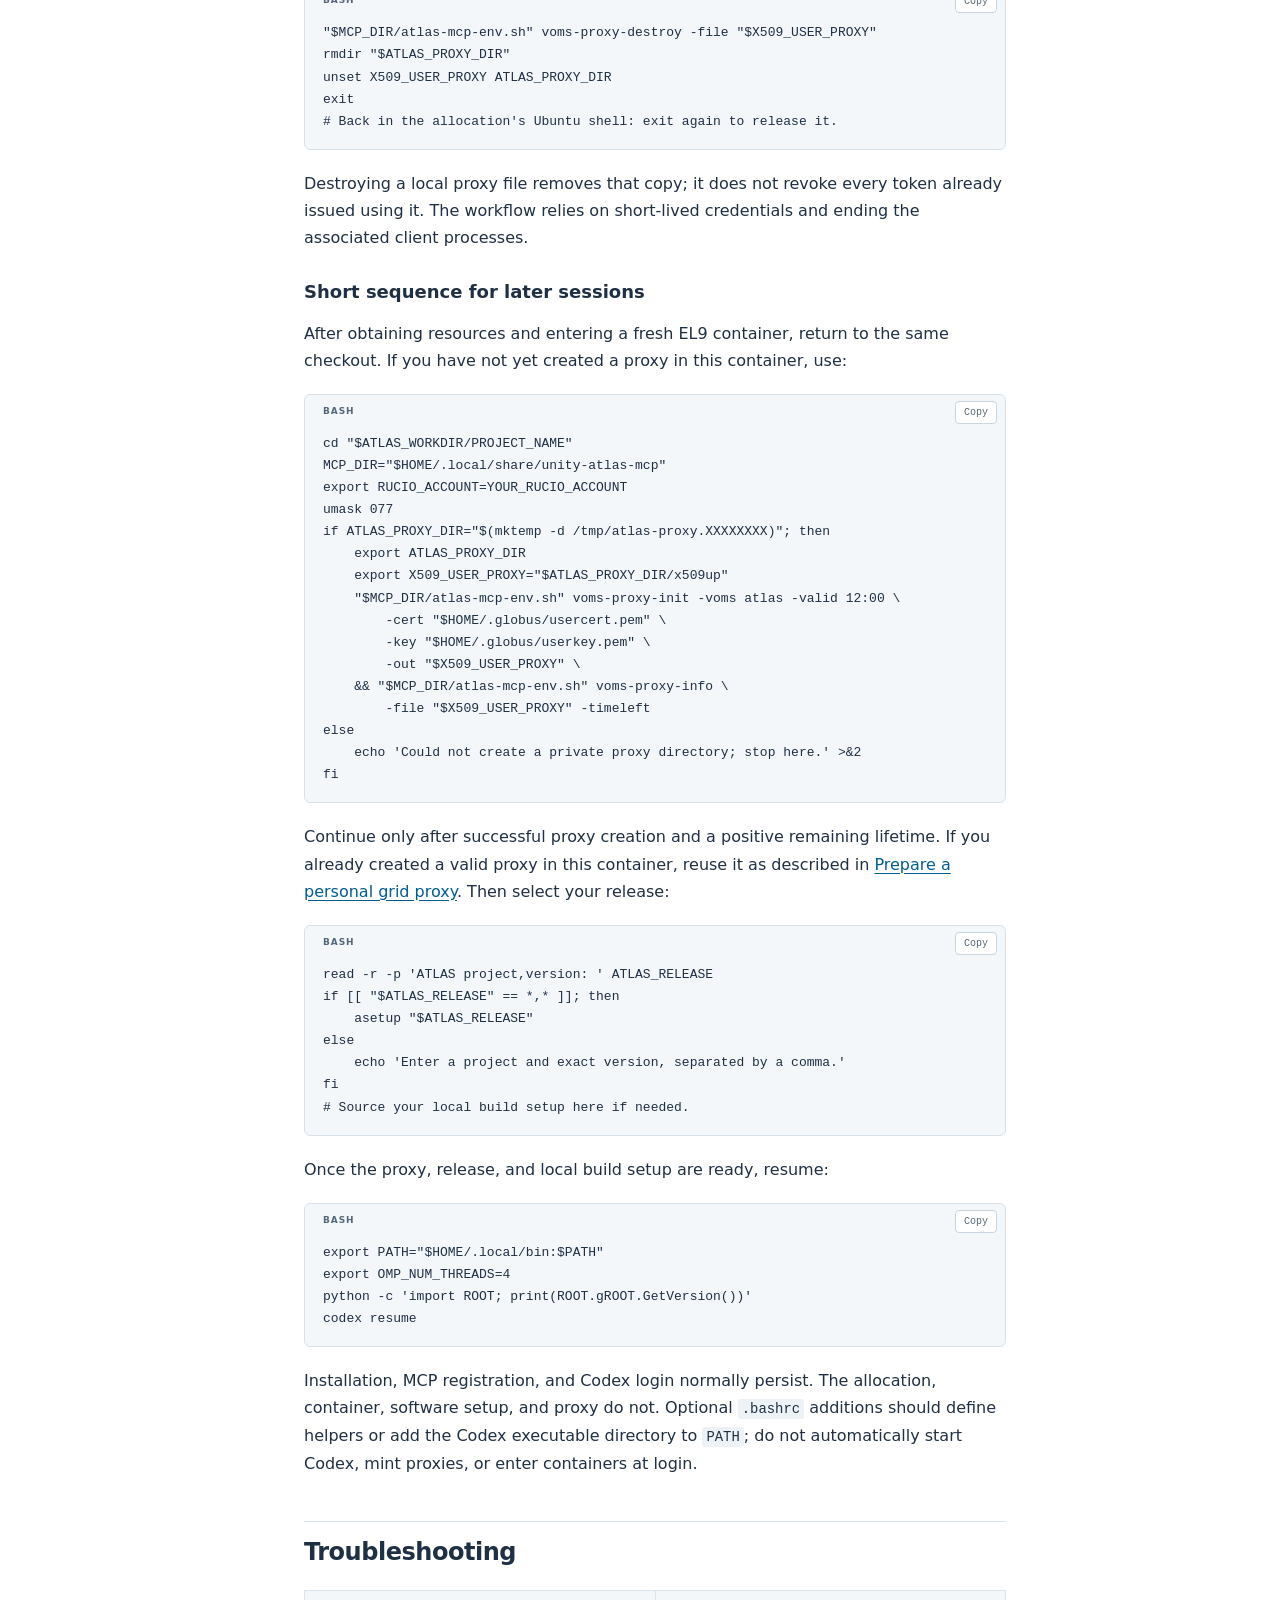
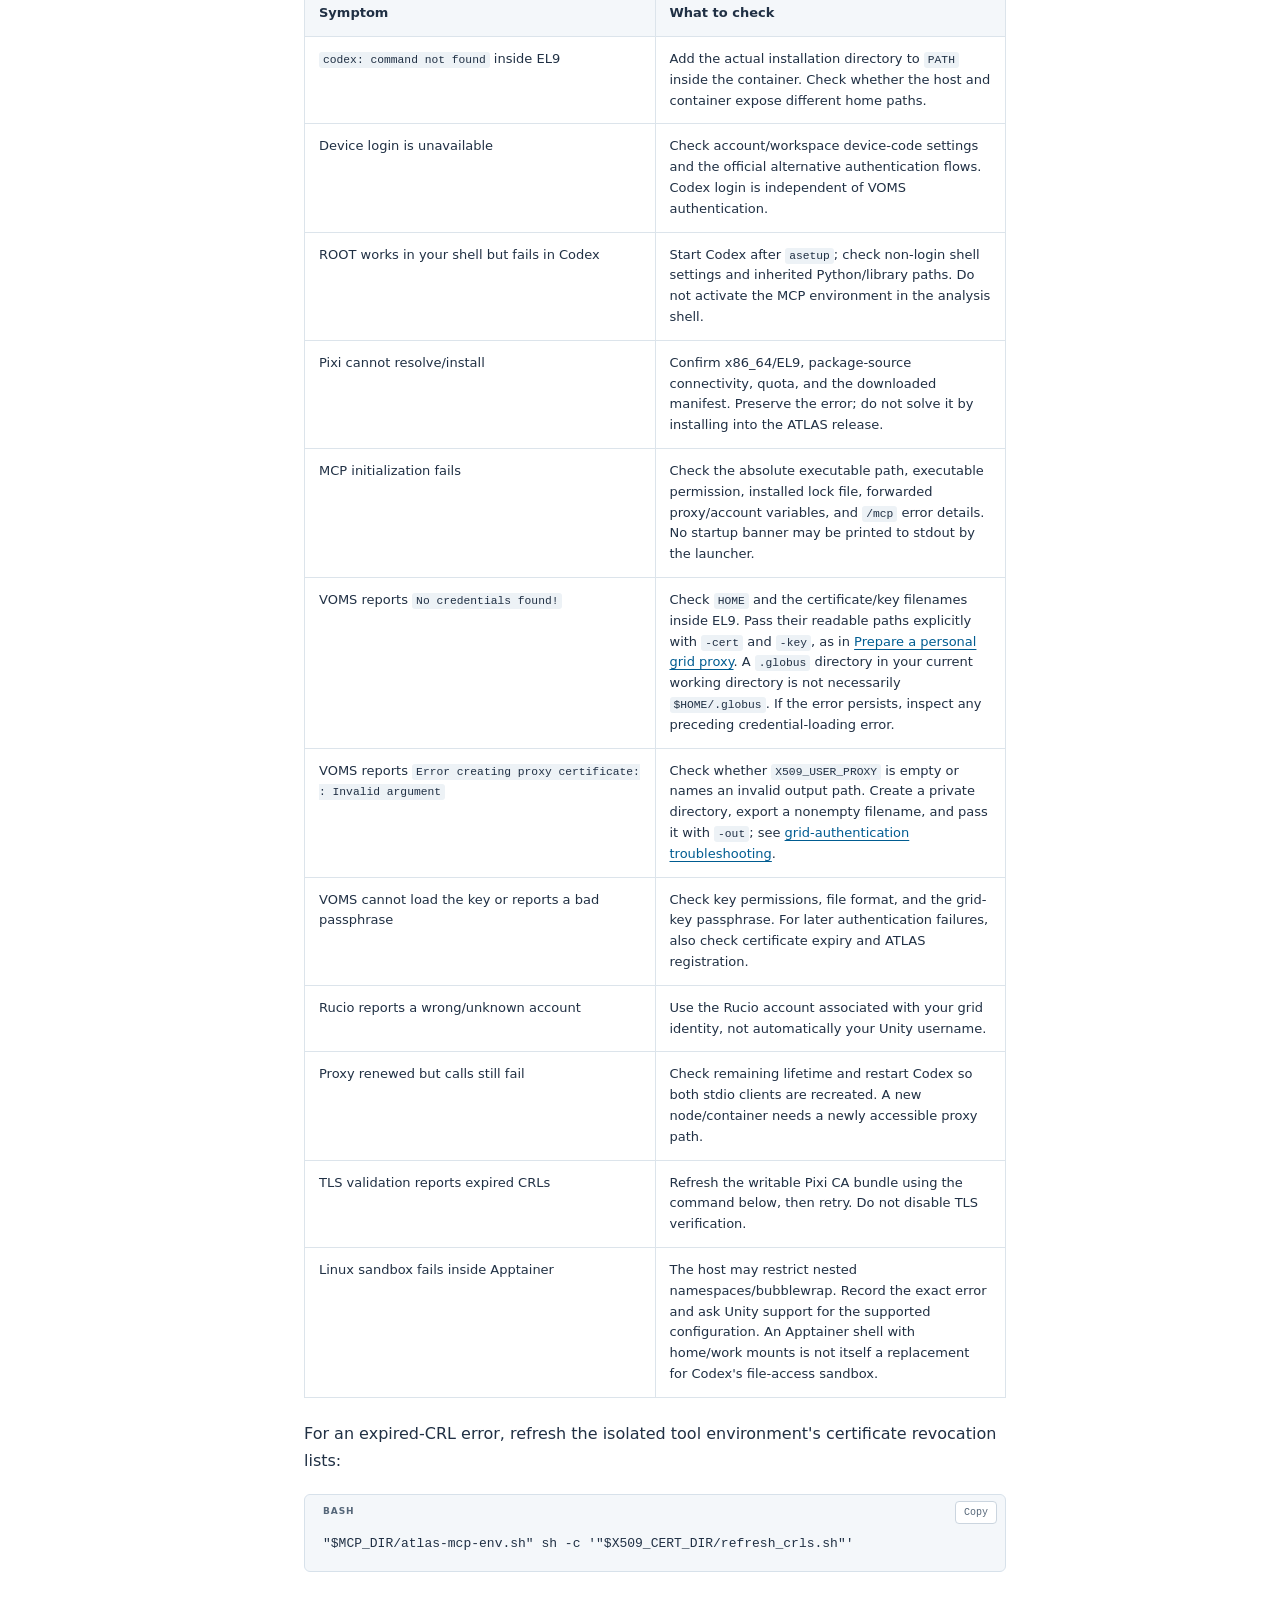
==== commit 3d5769a0: "Add grid certificates and authentication chapter Document certificate issuance, ATLAS IAM registrati" ====
--- a/codex-agents/index.html
+++ b/codex-agents/index.html
@@ -20,7 +20,7 @@
   <aside class="sidebar" id="sidebar">
     <div class="search" hidden><label for="search-input">Search this guide</label><input id="search-input" type="search" placeholder="Search topics or commands…" autocomplete="off"><p id="search-status" aria-live="polite"></p><ul id="search-results" hidden></ul></div>
     <p class="nav-label">Documentation</p>
-    <nav class="chapters" aria-label="Chapters"><a href="../index.html">Overview</a><a href="../setting-up-environment/index.html">Setting up the environment</a><a href="../submitting-jobs/index.html">Submitting jobs with Slurm</a><a href="../using-pixi/index.html">Using Pixi</a><a href="../using-vscode/index.html">Using VS Code</a><a href="../using-jupyterlab/index.html">Using JupyterLab</a><a aria-current="page" href="index.html">Codex Agents</a></nav>
+    <nav class="chapters" aria-label="Chapters"><a href="../index.html">Overview</a><a href="../setting-up-environment/index.html">Setting up the environment</a><a href="../grid-certificates/index.html">Grid certificates and authentication</a><a href="../submitting-jobs/index.html">Submitting jobs with Slurm</a><a href="../using-pixi/index.html">Using Pixi</a><a href="../using-vscode/index.html">Using VS Code</a><a href="../using-jupyterlab/index.html">Using JupyterLab</a><a aria-current="page" href="index.html">Codex Agents</a></nav>
     <div class="sidebar-note"><span class="status-dot"></span> Growing guide<p>Environment setup, batch jobs, Pixi, VS Code, JupyterLab, and Codex Agents. More analysis workflows will follow.</p></div>
     <a class="sidebar-source" href="https://github.com/rafaellopesdesa/unity_atlas/issues">Report a problem ↗</a>
   </aside>
@@ -61,7 +61,7 @@
 </tr>
 </tbody>
 </table>
-<p>You need a Unity account and group work directory, an OpenAI sign-in method enabled for Codex, an active ATLAS grid identity, and a valid grid certificate/private key. Your certificate identity must be registered for the ATLAS services you use. A Unity login, CERN password, or Codex login does not replace the grid credential.</p>
+<p>You need a Unity account and group work directory, an OpenAI sign-in method enabled for Codex, and an active ATLAS grid identity. Complete <a href="../grid-certificates/">Grid certificates and authentication</a> to obtain and register a certificate and install its encrypted private key on Unity. A Unity login, CERN password, or Codex login does not replace the grid credential.</p>
 <p>Complete <a href="../setting-up-environment/">Setting up the environment</a> first, including the one-time creation of your work/project directories and the <a href="../setting-up-environment/#bashrc"><code>.bashrc</code> configuration</a>, then <a href="../using-pixi/#installation">install Pixi</a>. This chapter uses your saved <code>USER_PI</code> and <code>ATLAS_WORKDIR</code>, Unity <code>$USER</code>, and the <code>unity_cpu</code>, <code>unity_gpu</code>, <code>setupATLAS</code>, and <code>atlas_gpu</code> commands.</p>
 <p>The compute node needs outbound connectivity to the sign-in/model service and ATLAS endpoints; installation additionally needs access to the package sources. This chapter starts with <strong>dataset discovery and metadata queries</strong>: Rucio MCP is explicitly launched in read-only mode.</p>
 <h2 id="container">2. Allocate resources and enter EL9</h2>
@@ -141,25 +141,32 @@
 <p>These are installation checks, not authenticated service tests.</p>
 <h2 id="grid-auth">5. Prepare a personal grid proxy</h2>
 <p>Perform authentication yourself in the terminal <strong>before starting Codex</strong>. The MCP servers must not stop during their stdin/stdout protocol to ask for a private-key passphrase.</p>
-<p>Have your existing ATLAS-registered grid certificate and encrypted private key available as <code>~/.globus/usercert.pem</code> and <code>~/.globus/userkey.pem</code> <strong>inside this container</strong>, with restrictive permissions on the key. If these are not already on Unity, transfer your existing files through your normal SSH/file-transfer workflow. If you do not yet have a grid certificate, follow the ATLAS instructions for <a href="https://atlas-software.docs.cern.ch/analysis/analysis_tutorial/basicSetup/grid_cert/">obtaining a certificate</a> and <a href="https://atlas-software.docs.cern.ch/analysis/analysis_tutorial/basicSetup/grid_setup/">installing and registering it</a> first; the commands below do not issue or register a certificate.</p>
+<p>Use the certificate and encrypted private key installed in <a href="../grid-certificates/#install">Grid certificates and authentication</a>: <code>~/.globus/usercert.pem</code> and <code>~/.globus/userkey.pem</code>. This chapter runs the VOMS commands through the isolated MCP launcher, which supplies its own grid tools and CA bundle; no additional <code>lsetup rucio</code> is needed here.</p>
 <p>Check the paths <strong>inside EL9</strong>; the container may expose your home at a different path than the Ubuntu host. The proxy commands below pass the certificate and key paths explicitly with <code>-cert</code> and <code>-key</code>. If your files have different names or locations, substitute their paths as visible inside the container in each command, including renewal.</p>
 <pre class="bash"><code>printf &#39;HOME=%s\n&#39; &quot;$HOME&quot;
 ls -l &quot;$HOME/.globus/usercert.pem&quot; &quot;$HOME/.globus/userkey.pem&quot;
 chmod 700 &quot;$HOME/.globus&quot;
 chmod 600 &quot;$HOME/.globus/userkey.pem&quot;</code></pre>
-<p>Create a private session directory in the container's <code>/tmp</code>, choose the proxy path, and enter your <strong>Rucio account name</strong>, which may differ from your Unity username:</p>
+<p>Set the launcher path and your <strong>Rucio account name</strong>, which may differ from your Unity username:</p>
+<pre class="bash"><code>export RUCIO_ACCOUNT=YOUR_RUCIO_ACCOUNT
+MCP_DIR=&quot;$HOME/.local/share/unity-atlas-mcp&quot;</code></pre>
+<p>If you already created a valid, readable proxy in this same container using the <a href="../grid-certificates/#create-proxy">grid-authentication chapter</a>, keep its existing <code>X509_USER_PROXY</code> and <code>ATLAS_PROXY_DIR</code> values. Check its lifetime with the command below and skip the creation block while it remains valid:</p>
+<pre class="bash"><code>&quot;$MCP_DIR/atlas-mcp-env.sh&quot; voms-proxy-info -file &quot;$X509_USER_PROXY&quot; -timeleft</code></pre>
+<p>Otherwise, create a private session directory in the container's <code>/tmp</code> and choose an explicit output filename:</p>
 <pre class="bash"><code>umask 077
-export ATLAS_PROXY_DIR=&quot;$(mktemp -d /tmp/atlas-proxy.XXXXXXXX)&quot;
-export X509_USER_PROXY=&quot;$ATLAS_PROXY_DIR/x509up&quot;
-export RUCIO_ACCOUNT=YOUR_RUCIO_ACCOUNT
-MCP_DIR=&quot;$HOME/.local/share/unity-atlas-mcp&quot;
-
-&quot;$MCP_DIR/atlas-mcp-env.sh&quot; voms-proxy-init -voms atlas -valid 12:00 \
-  -cert &quot;$HOME/.globus/usercert.pem&quot; \
-  -key &quot;$HOME/.globus/userkey.pem&quot; \
-  -out &quot;$X509_USER_PROXY&quot;
-&quot;$MCP_DIR/atlas-mcp-env.sh&quot; voms-proxy-info \
-  -file &quot;$X509_USER_PROXY&quot; -timeleft</code></pre>
+if ATLAS_PROXY_DIR=&quot;$(mktemp -d /tmp/atlas-proxy.XXXXXXXX)&quot;; then
+    export ATLAS_PROXY_DIR
+    export X509_USER_PROXY=&quot;$ATLAS_PROXY_DIR/x509up&quot;
+    &quot;$MCP_DIR/atlas-mcp-env.sh&quot; voms-proxy-init -voms atlas -valid 12:00 \
+        -cert &quot;$HOME/.globus/usercert.pem&quot; \
+        -key &quot;$HOME/.globus/userkey.pem&quot; \
+        -out &quot;$X509_USER_PROXY&quot; \
+    &amp;&amp; &quot;$MCP_DIR/atlas-mcp-env.sh&quot; voms-proxy-info \
+        -file &quot;$X509_USER_PROXY&quot; -timeleft
+else
+    echo &#39;Could not create a private proxy directory; stop here.&#39; &gt;&amp;2
+fi</code></pre>
+<p>Stop if proxy creation fails. Keep the explicitly assigned <code>X509_USER_PROXY</code>; do not replace it with the output of <code>voms-proxy-info -path</code> after a failure, which can leave it empty. See <a href="../grid-certificates/#troubleshooting">grid-authentication troubleshooting</a> for both credential discovery and invalid output-path errors.</p>
 <p>The passphrase prompt unlocks your grid private key; it is not asking for your Unity or Codex password. The last command must report a positive remaining lifetime. A requested 12-hour lifetime is a request, not a guarantee—inspect the actual expiry.</p>
 <p>The proxy stays on this node/container and is passed to the clients by <strong>filename</strong>, not by putting its contents into the conversation or configuration. Recreate it after moving to another node or a container with a different <code>/tmp</code>. The original certificate/key and the short-lived proxy are different files.</p>
 <p>The MCP <code>rucio_whoami</code> check below will verify the actual service-side account. The server's <code>--site atlas</code> selects its bundled ATLAS configuration.</p>
@@ -248,12 +255,17 @@
 <p>Keep credentials out of these files. For example, ask: “Read AGENTS.md and PROJECT_CONTEXT.md, inspect the existing analysis, implement the next step, and run the small validation sample.”</p>
 <h2 id="sessions">9. Renew, resume, and finish</h2>
 <p>If the proxy expires, leave Codex and renew it <strong>in the same terminal, at the same path</strong>:</p>
-<pre class="bash"><code>&quot;$MCP_DIR/atlas-mcp-env.sh&quot; voms-proxy-init -voms atlas -valid 12:00 \
-  -cert &quot;$HOME/.globus/usercert.pem&quot; \
-  -key &quot;$HOME/.globus/userkey.pem&quot; \
-  -out &quot;$X509_USER_PROXY&quot;
-&quot;$MCP_DIR/atlas-mcp-env.sh&quot; voms-proxy-info -file &quot;$X509_USER_PROXY&quot; -timeleft
-codex resume --last</code></pre>
+<pre class="bash"><code>if [[ -n ${X509_USER_PROXY:-} &amp;&amp; -d ${ATLAS_PROXY_DIR:-} ]]; then
+    &quot;$MCP_DIR/atlas-mcp-env.sh&quot; voms-proxy-init -voms atlas -valid 12:00 \
+        -cert &quot;$HOME/.globus/usercert.pem&quot; \
+        -key &quot;$HOME/.globus/userkey.pem&quot; \
+        -out &quot;$X509_USER_PROXY&quot; \
+    &amp;&amp; &quot;$MCP_DIR/atlas-mcp-env.sh&quot; voms-proxy-info \
+        -file &quot;$X509_USER_PROXY&quot; -timeleft \
+    &amp;&amp; codex resume --last
+else
+    echo &#39;Create a new proxy using the grid-authentication steps above.&#39; &gt;&amp;2
+fi</code></pre>
 <p>Restarting Codex also restarts its stdio servers, which avoids keeping a client authenticated with an expired credential. The <code>env_vars</code> values are read when the servers start. Use <code>codex resume</code> to choose a saved conversation instead of automatically selecting the last one.</p>
 <p>If the allocation ended, first obtain a <strong>new allocation</strong>, enter EL9, create a new proxy, re-export your Rucio account, and select the same ATLAS release/build. Then resume from the project directory. Resuming restores conversation history, not the old process, container, GPU allocation, or software environment.</p>
 <p>With <code>tmux</code>, detach using <strong>Ctrl+B</strong>, then <strong>D</strong>, and reconnect to the same login node before <code>tmux attach -t atlas-codex</code>. The Slurm time limit still applies.</p>
@@ -265,19 +277,25 @@
 # Back in the allocation&#39;s Ubuntu shell: exit again to release it.</code></pre>
 <p>Destroying a local proxy file removes that copy; it does not revoke every token already issued using it. The workflow relies on short-lived credentials and ending the associated client processes.</p>
 <h3 id="short-sequence-for-later-sessions">Short sequence for later sessions</h3>
-<p>After obtaining resources and entering a fresh EL9 container, return to the same checkout and recreate the proxy:</p>
+<p>After obtaining resources and entering a fresh EL9 container, return to the same checkout. If you have not yet created a proxy in this container, use:</p>
 <pre class="bash"><code>cd &quot;$ATLAS_WORKDIR/PROJECT_NAME&quot;
 MCP_DIR=&quot;$HOME/.local/share/unity-atlas-mcp&quot;
+export RUCIO_ACCOUNT=YOUR_RUCIO_ACCOUNT
 umask 077
-export ATLAS_PROXY_DIR=&quot;$(mktemp -d /tmp/atlas-proxy.XXXXXXXX)&quot;
-export X509_USER_PROXY=&quot;$ATLAS_PROXY_DIR/x509up&quot;
-export RUCIO_ACCOUNT=YOUR_RUCIO_ACCOUNT
-&quot;$MCP_DIR/atlas-mcp-env.sh&quot; voms-proxy-init -voms atlas -valid 12:00 \
-  -cert &quot;$HOME/.globus/usercert.pem&quot; \
-  -key &quot;$HOME/.globus/userkey.pem&quot; \
-  -out &quot;$X509_USER_PROXY&quot;
-&quot;$MCP_DIR/atlas-mcp-env.sh&quot; voms-proxy-info -file &quot;$X509_USER_PROXY&quot; -timeleft
-read -r -p &#39;ATLAS project,version: &#39; ATLAS_RELEASE
+if ATLAS_PROXY_DIR=&quot;$(mktemp -d /tmp/atlas-proxy.XXXXXXXX)&quot;; then
+    export ATLAS_PROXY_DIR
+    export X509_USER_PROXY=&quot;$ATLAS_PROXY_DIR/x509up&quot;
+    &quot;$MCP_DIR/atlas-mcp-env.sh&quot; voms-proxy-init -voms atlas -valid 12:00 \
+        -cert &quot;$HOME/.globus/usercert.pem&quot; \
+        -key &quot;$HOME/.globus/userkey.pem&quot; \
+        -out &quot;$X509_USER_PROXY&quot; \
+    &amp;&amp; &quot;$MCP_DIR/atlas-mcp-env.sh&quot; voms-proxy-info \
+        -file &quot;$X509_USER_PROXY&quot; -timeleft
+else
+    echo &#39;Could not create a private proxy directory; stop here.&#39; &gt;&amp;2
+fi</code></pre>
+<p>Continue only after successful proxy creation and a positive remaining lifetime. If you already created a valid proxy in this container, reuse it as described in <a href="#grid-auth">Prepare a personal grid proxy</a>. Then select your release:</p>
+<pre class="bash"><code>read -r -p &#39;ATLAS project,version: &#39; ATLAS_RELEASE
 if [[ &quot;$ATLAS_RELEASE&quot; == *,* ]]; then
     asetup &quot;$ATLAS_RELEASE&quot;
 else
@@ -328,22 +346,26 @@
 <td>Check <code>HOME</code> and the certificate/key filenames inside EL9. Pass their readable paths explicitly with <code>-cert</code> and <code>-key</code>, as in <a href="#grid-auth">Prepare a personal grid proxy</a>. A <code>.globus</code> directory in your current working directory is not necessarily <code>$HOME/.globus</code>. If the error persists, inspect any preceding credential-loading error.</td>
 </tr>
 <tr class="odd">
+<td>VOMS reports <code>Error creating proxy certificate: : Invalid argument</code></td>
+<td>Check whether <code>X509_USER_PROXY</code> is empty or names an invalid output path. Create a private directory, export a nonempty filename, and pass it with <code>-out</code>; see <a href="../grid-certificates/#troubleshooting">grid-authentication troubleshooting</a>.</td>
+</tr>
+<tr class="even">
 <td>VOMS cannot load the key or reports a bad passphrase</td>
 <td>Check key permissions, file format, and the grid-key passphrase. For later authentication failures, also check certificate expiry and ATLAS registration.</td>
 </tr>
-<tr class="even">
+<tr class="odd">
 <td>Rucio reports a wrong/unknown account</td>
 <td>Use the Rucio account associated with your grid identity, not automatically your Unity username.</td>
 </tr>
-<tr class="odd">
+<tr class="even">
 <td>Proxy renewed but calls still fail</td>
 <td>Check remaining lifetime and restart Codex so both stdio clients are recreated. A new node/container needs a newly accessible proxy path.</td>
 </tr>
-<tr class="even">
+<tr class="odd">
 <td>TLS validation reports expired CRLs</td>
 <td>Refresh the writable Pixi CA bundle using the command below, then retry. Do not disable TLS verification.</td>
 </tr>
-<tr class="odd">
+<tr class="even">
 <td>Linux sandbox fails inside Apptainer</td>
 <td>The host may restrict nested namespaces/bubblewrap. Record the exact error and ask Unity support for the supported configuration. An Apptainer shell with home/work mounts is not itself a replacement for Codex's file-access sandbox.</td>
 </tr>
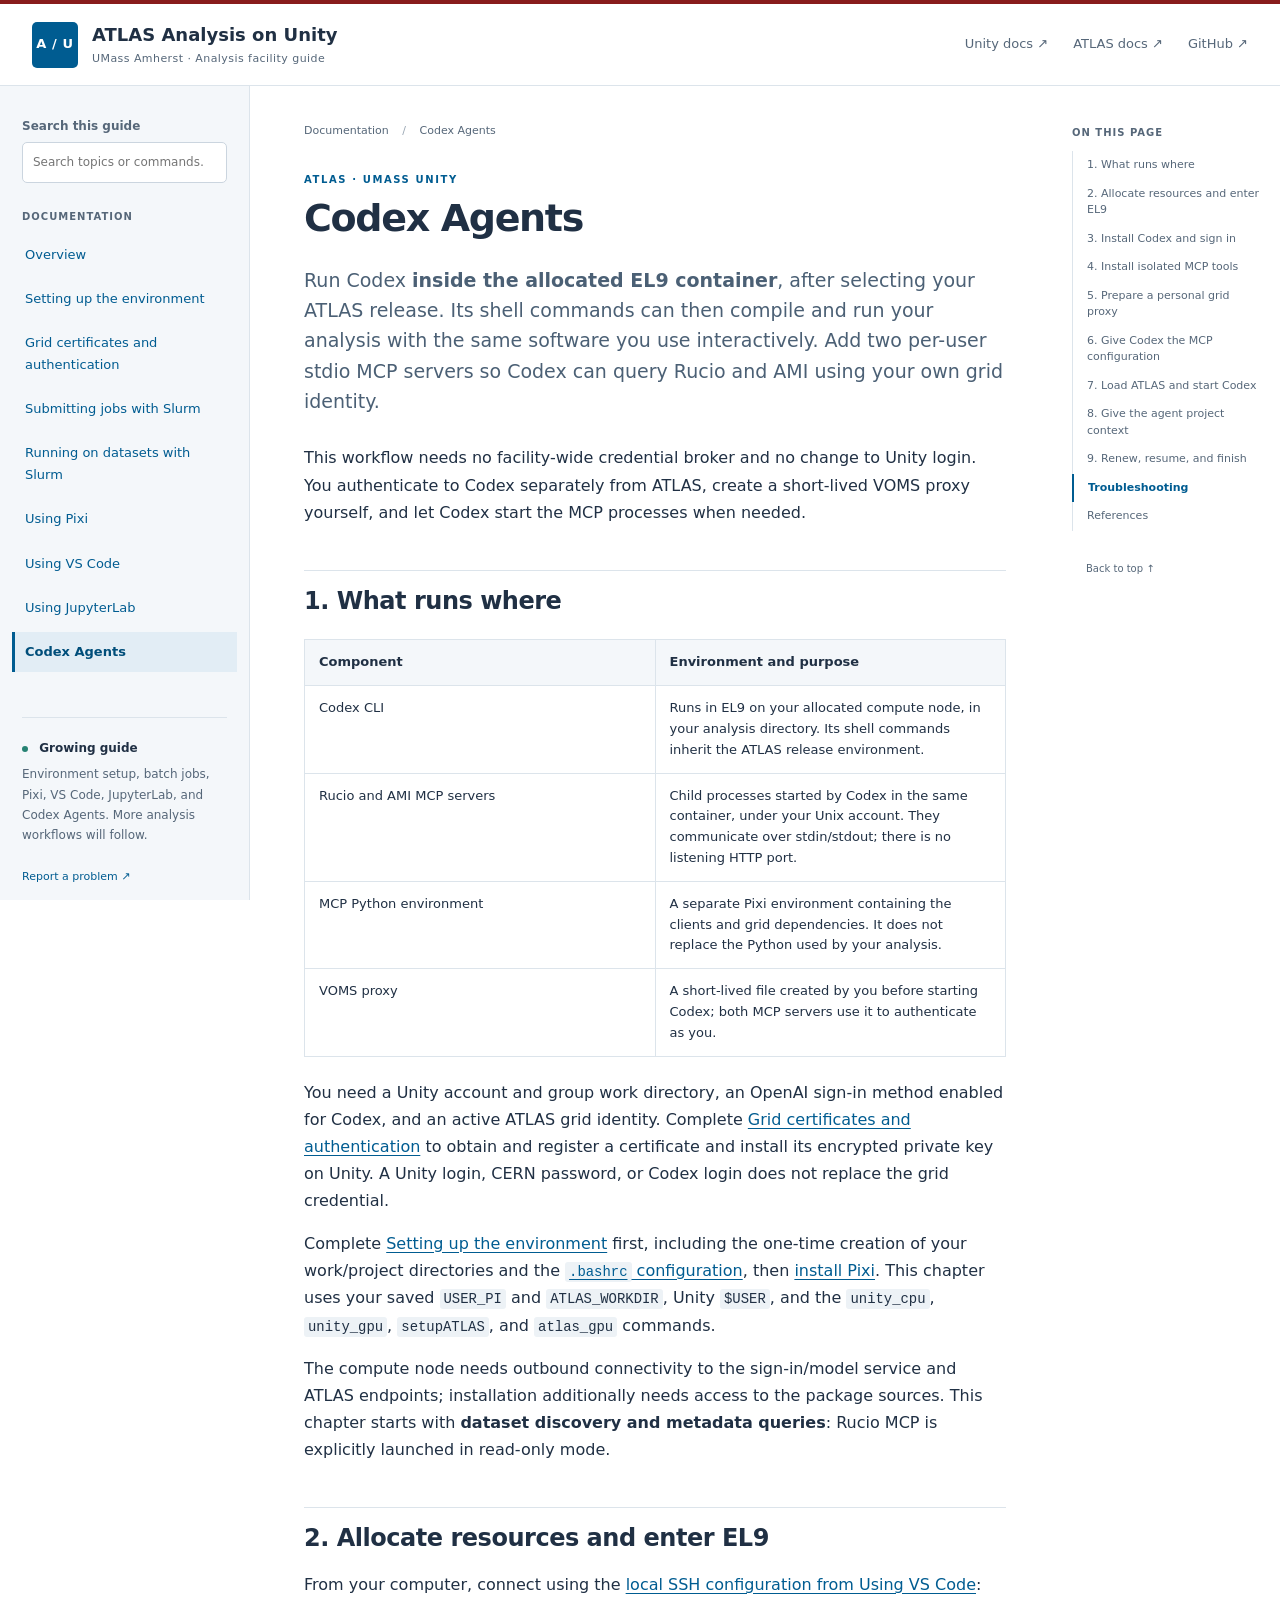
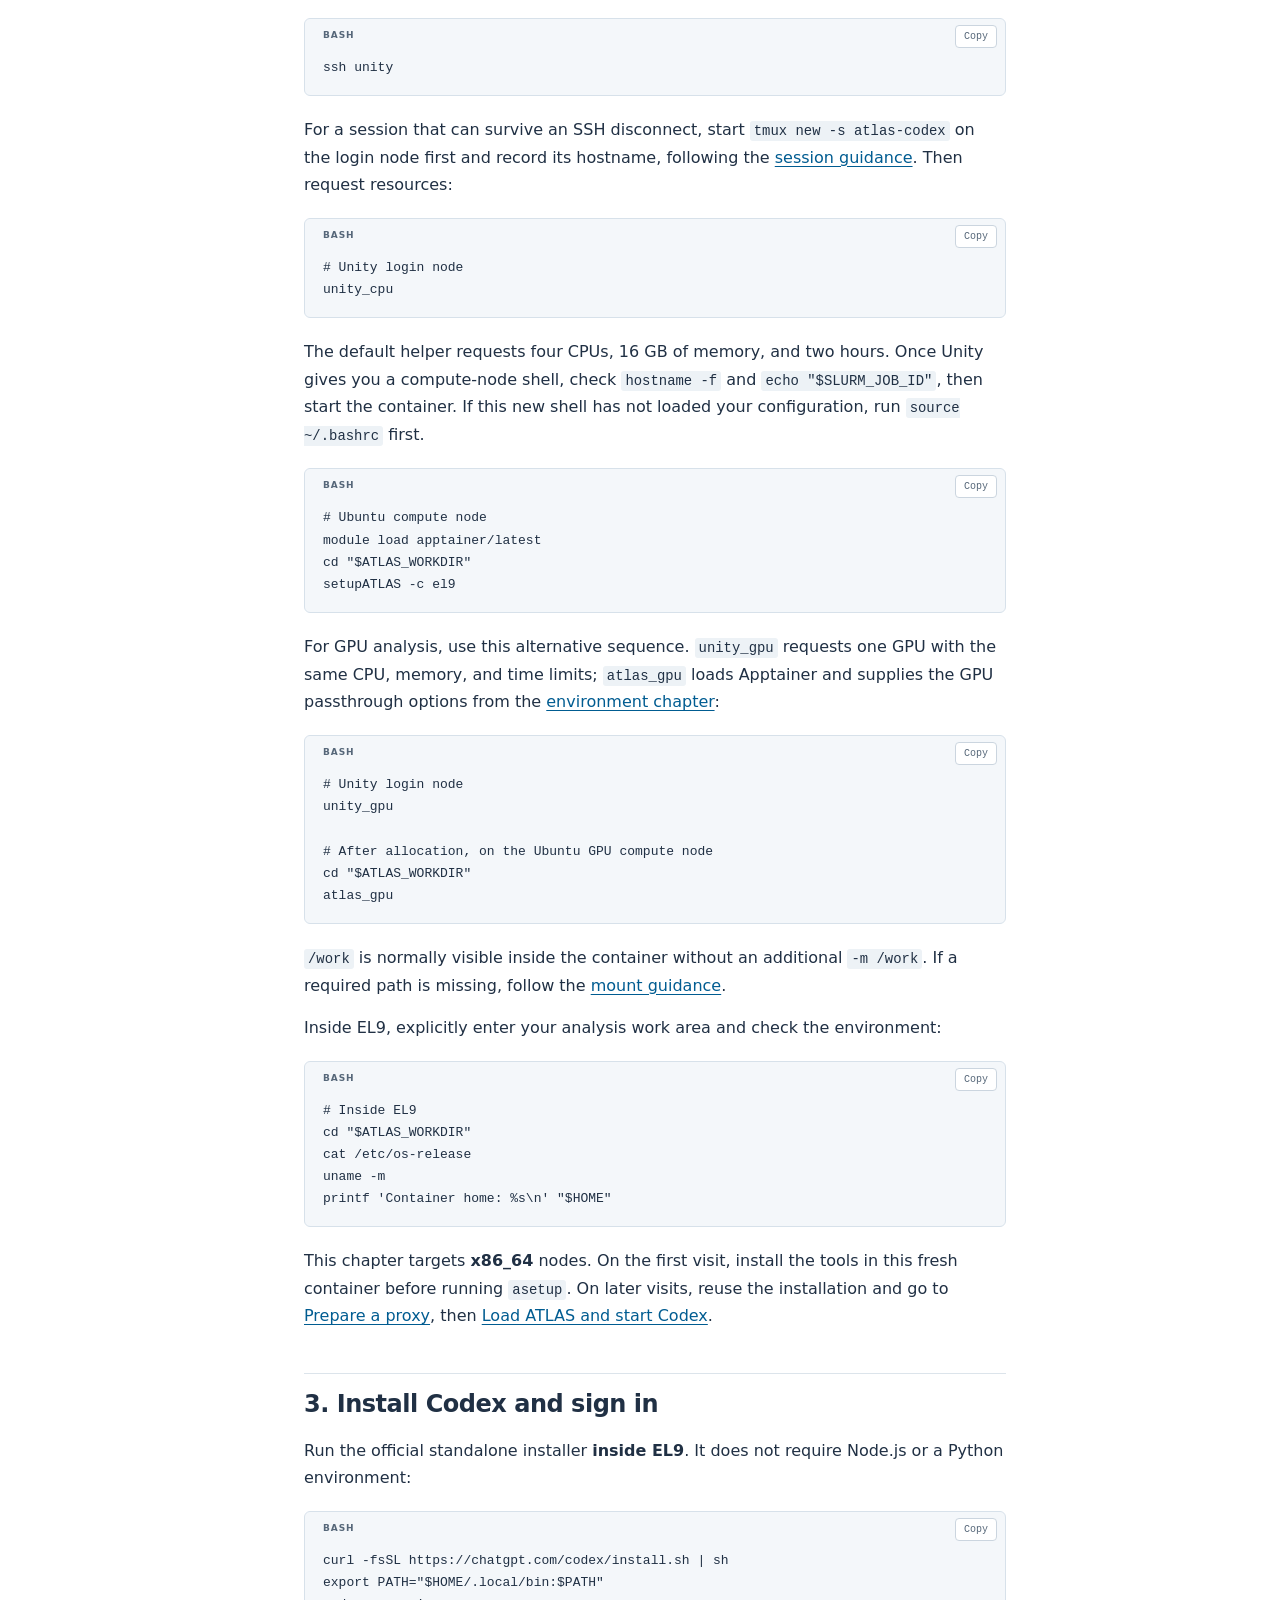
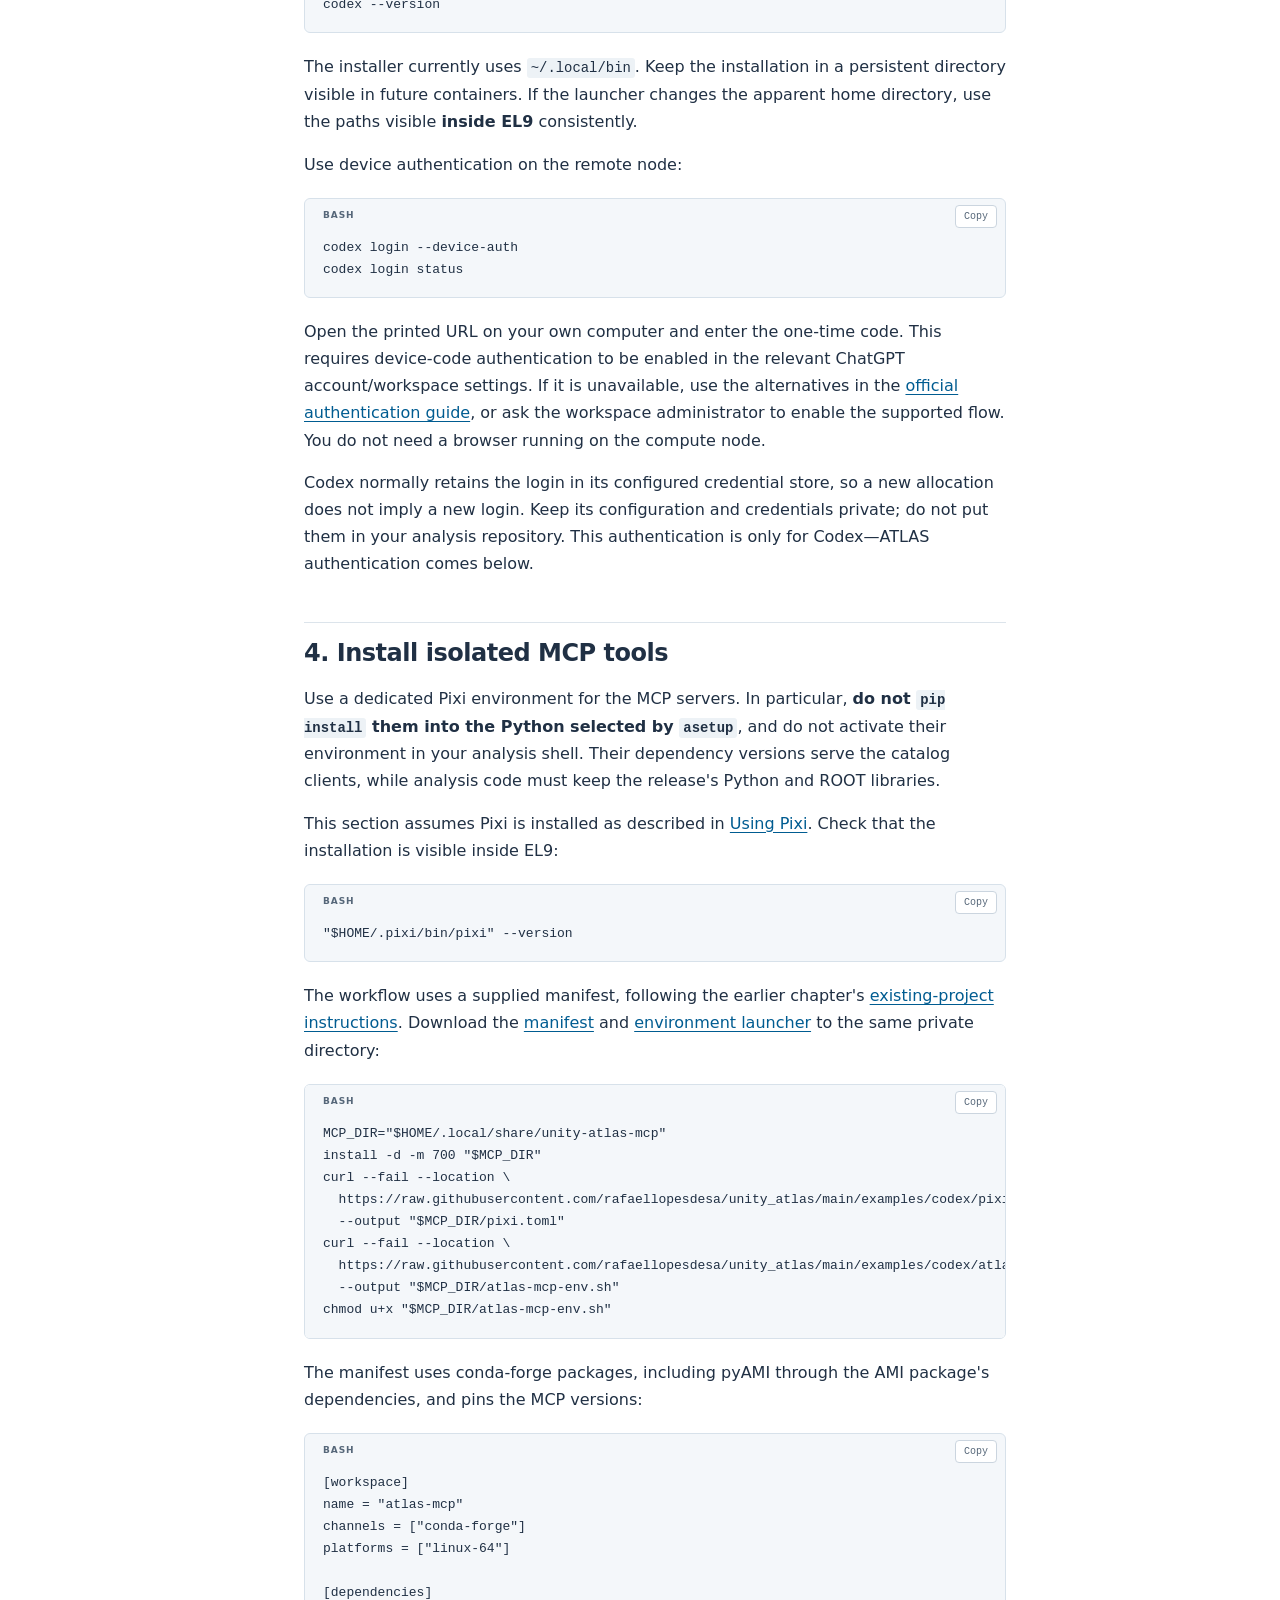
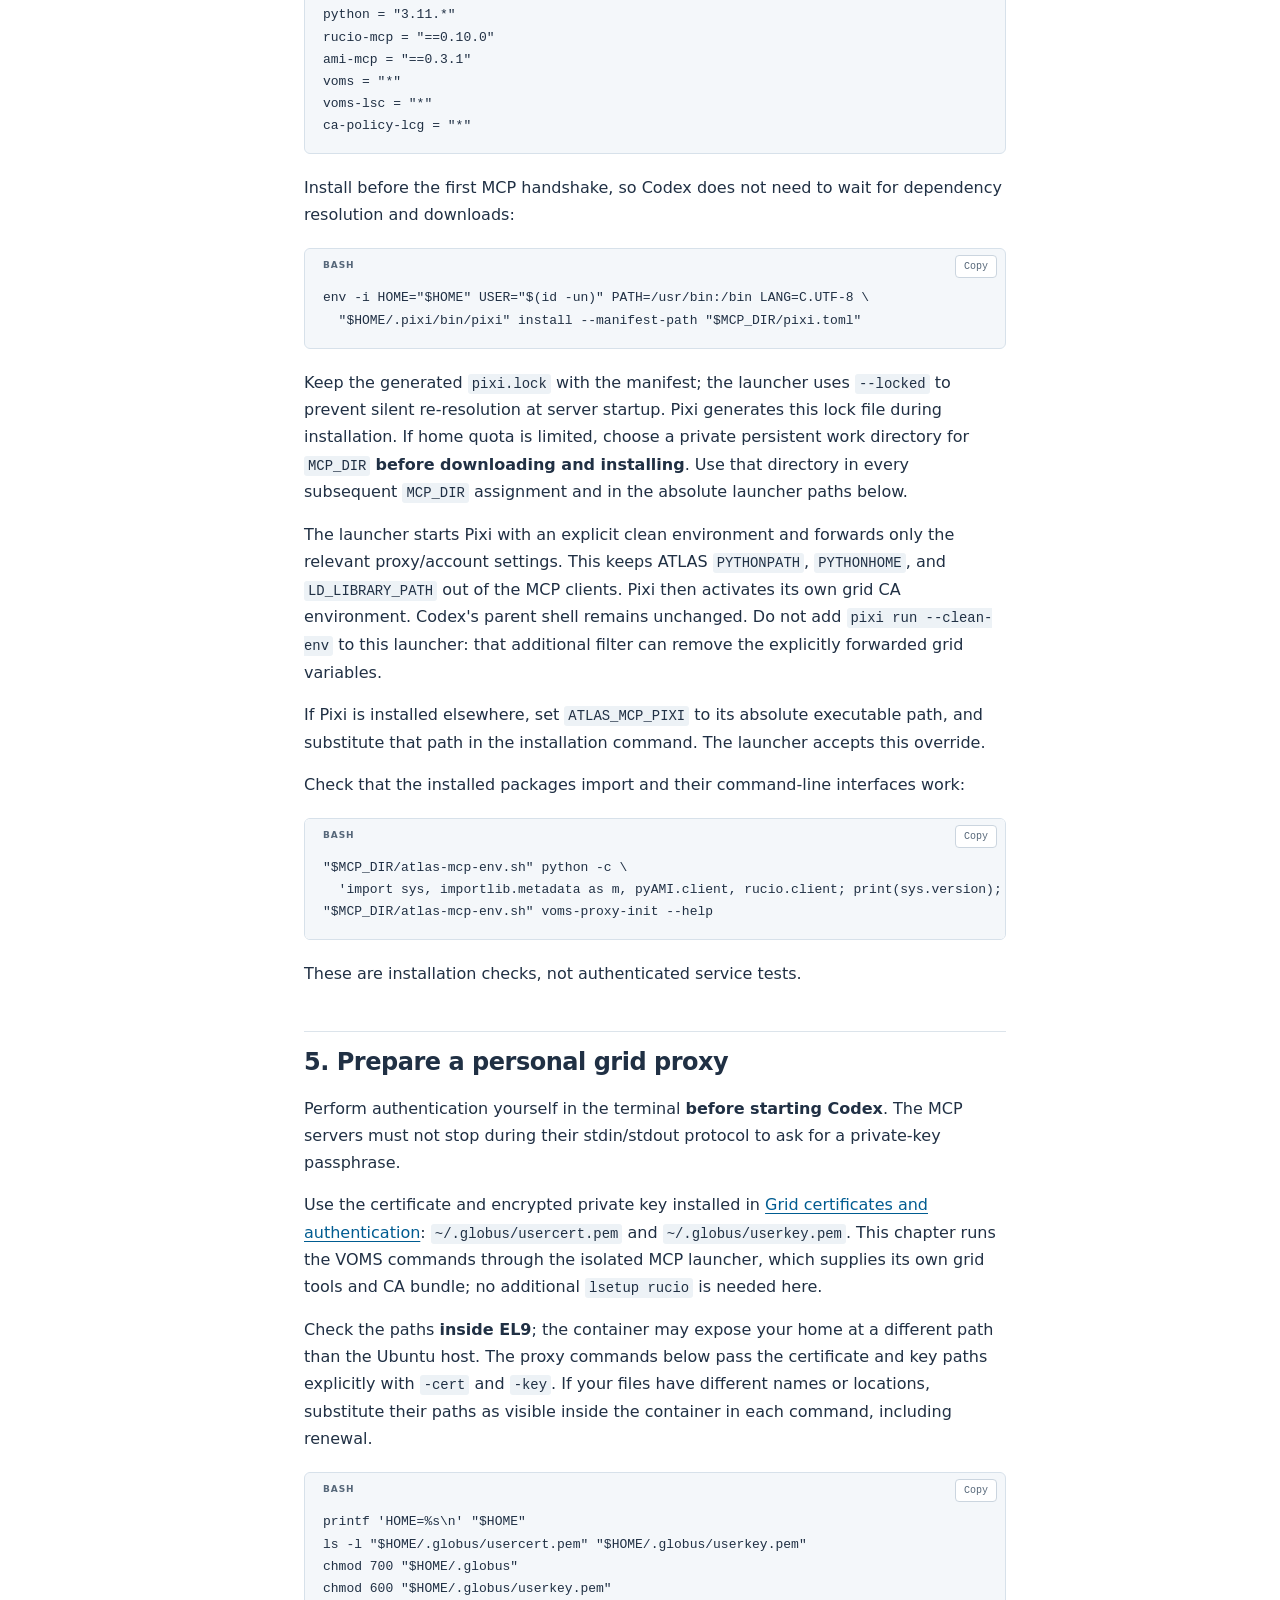
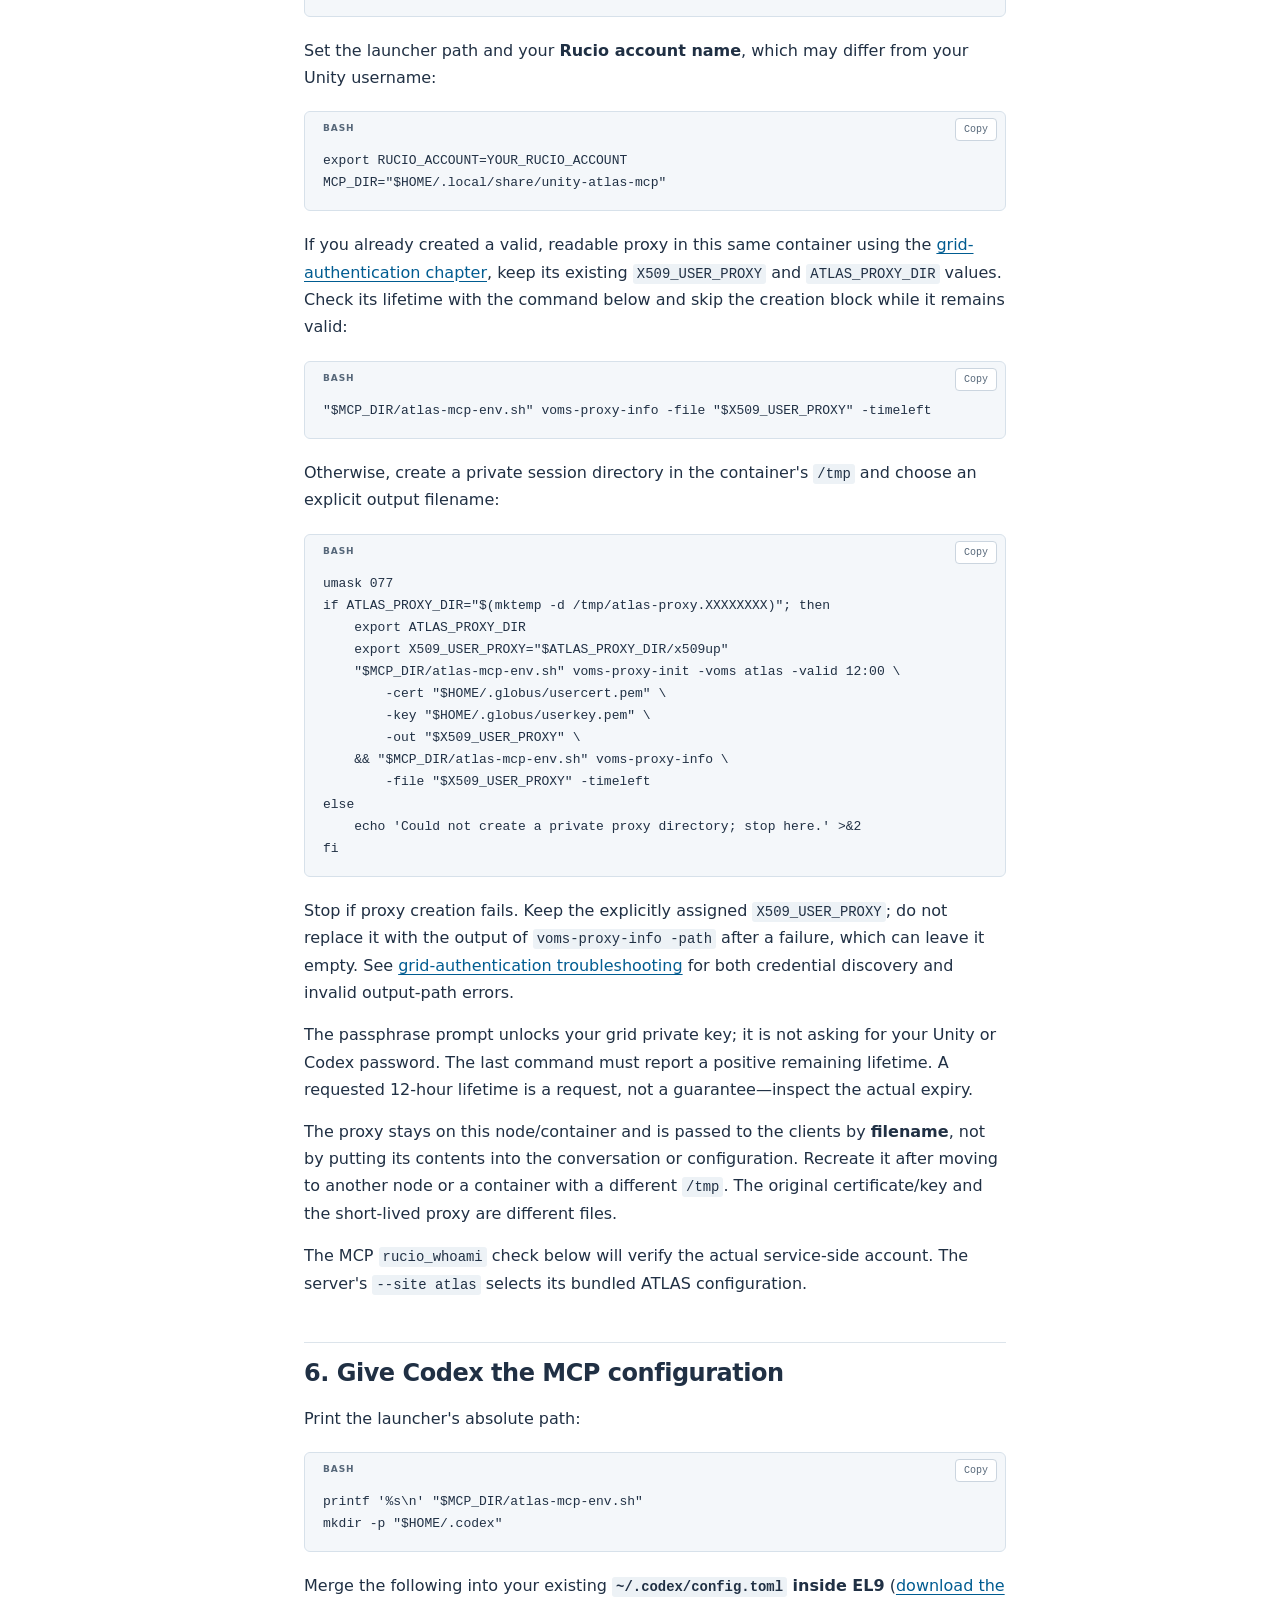
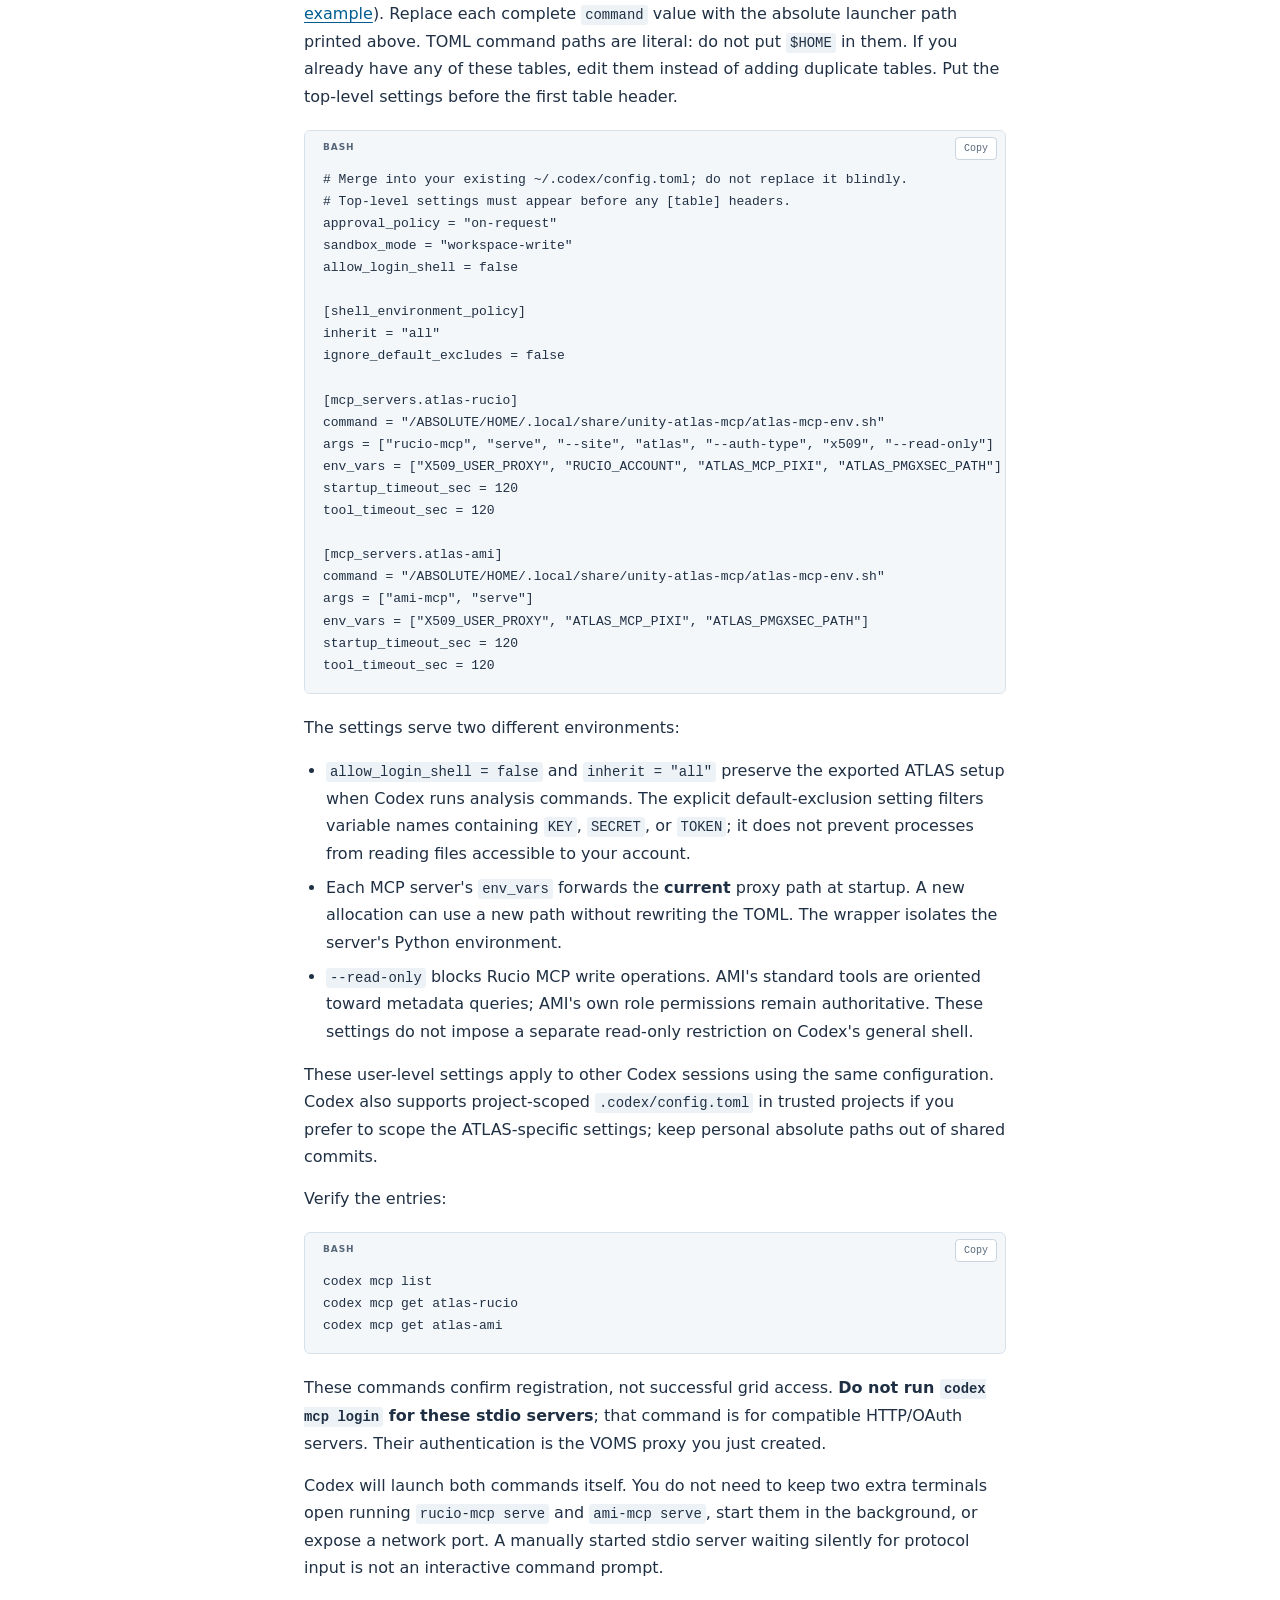
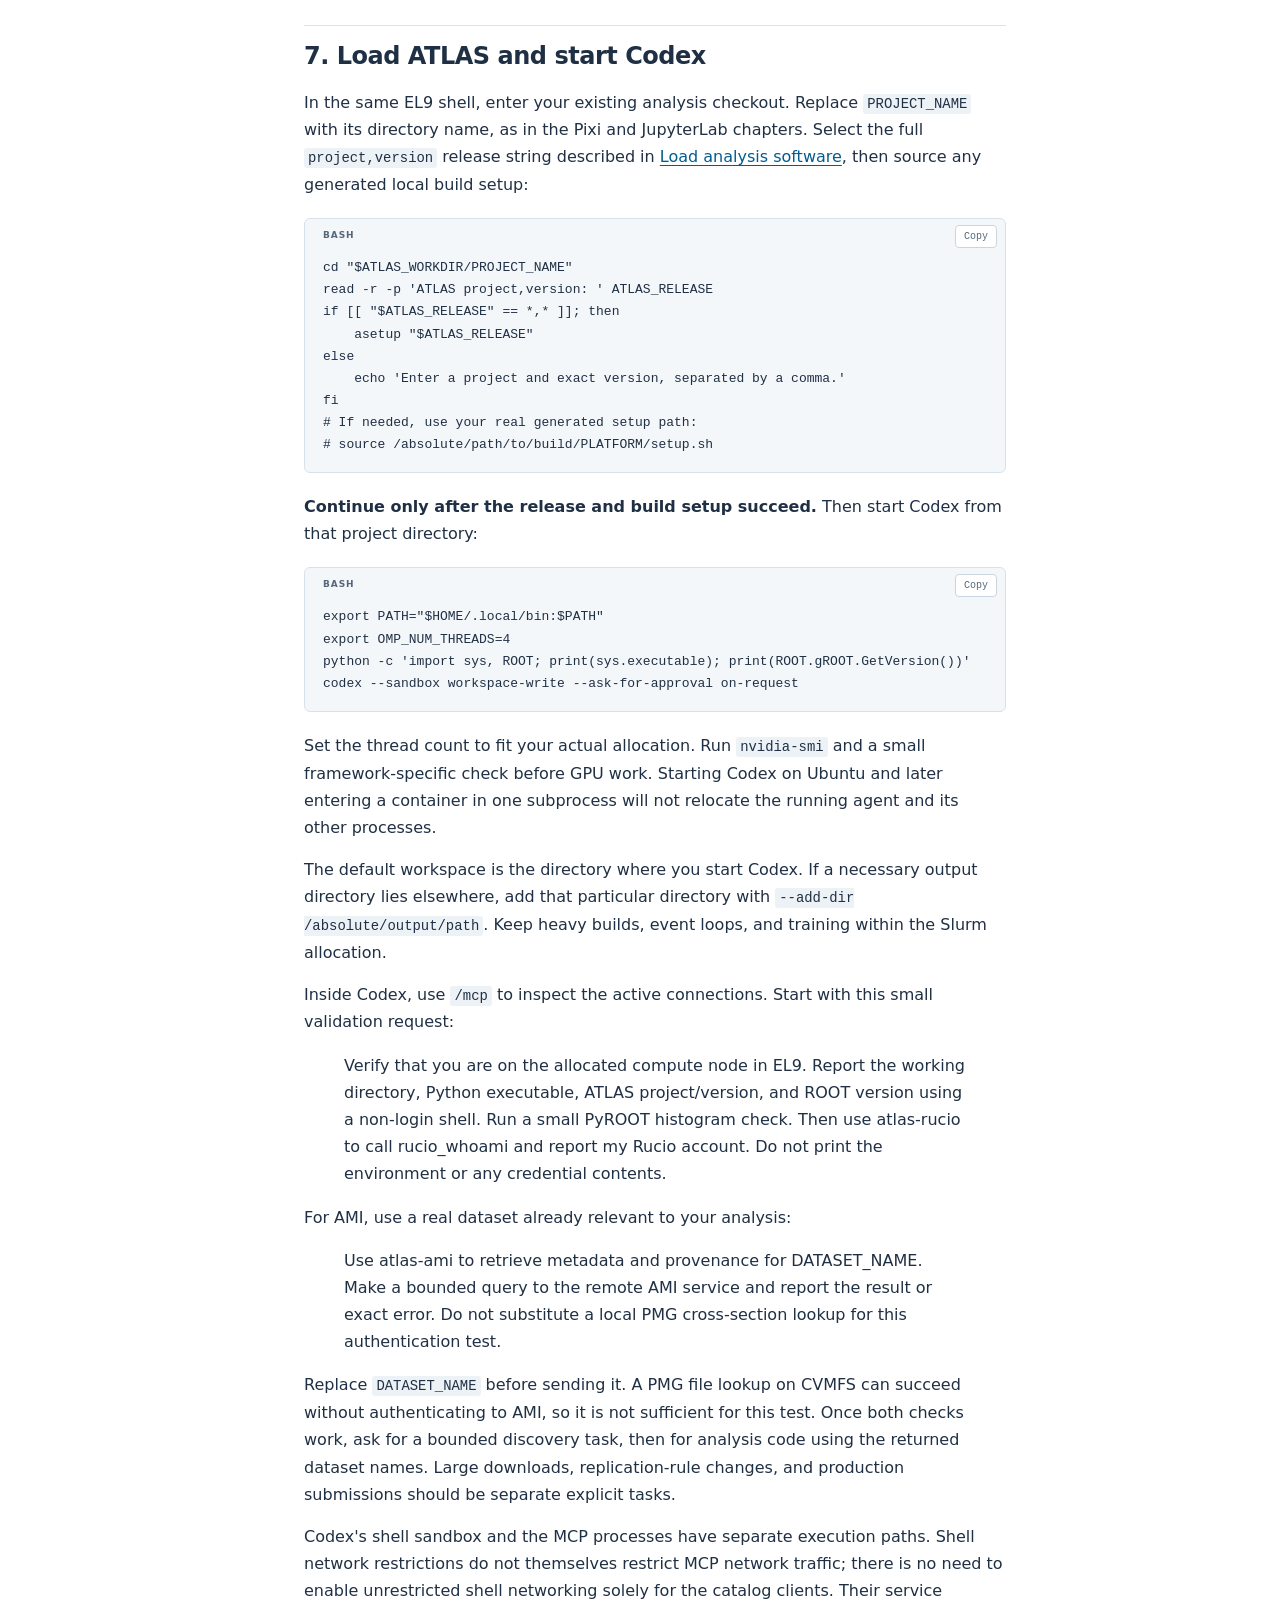
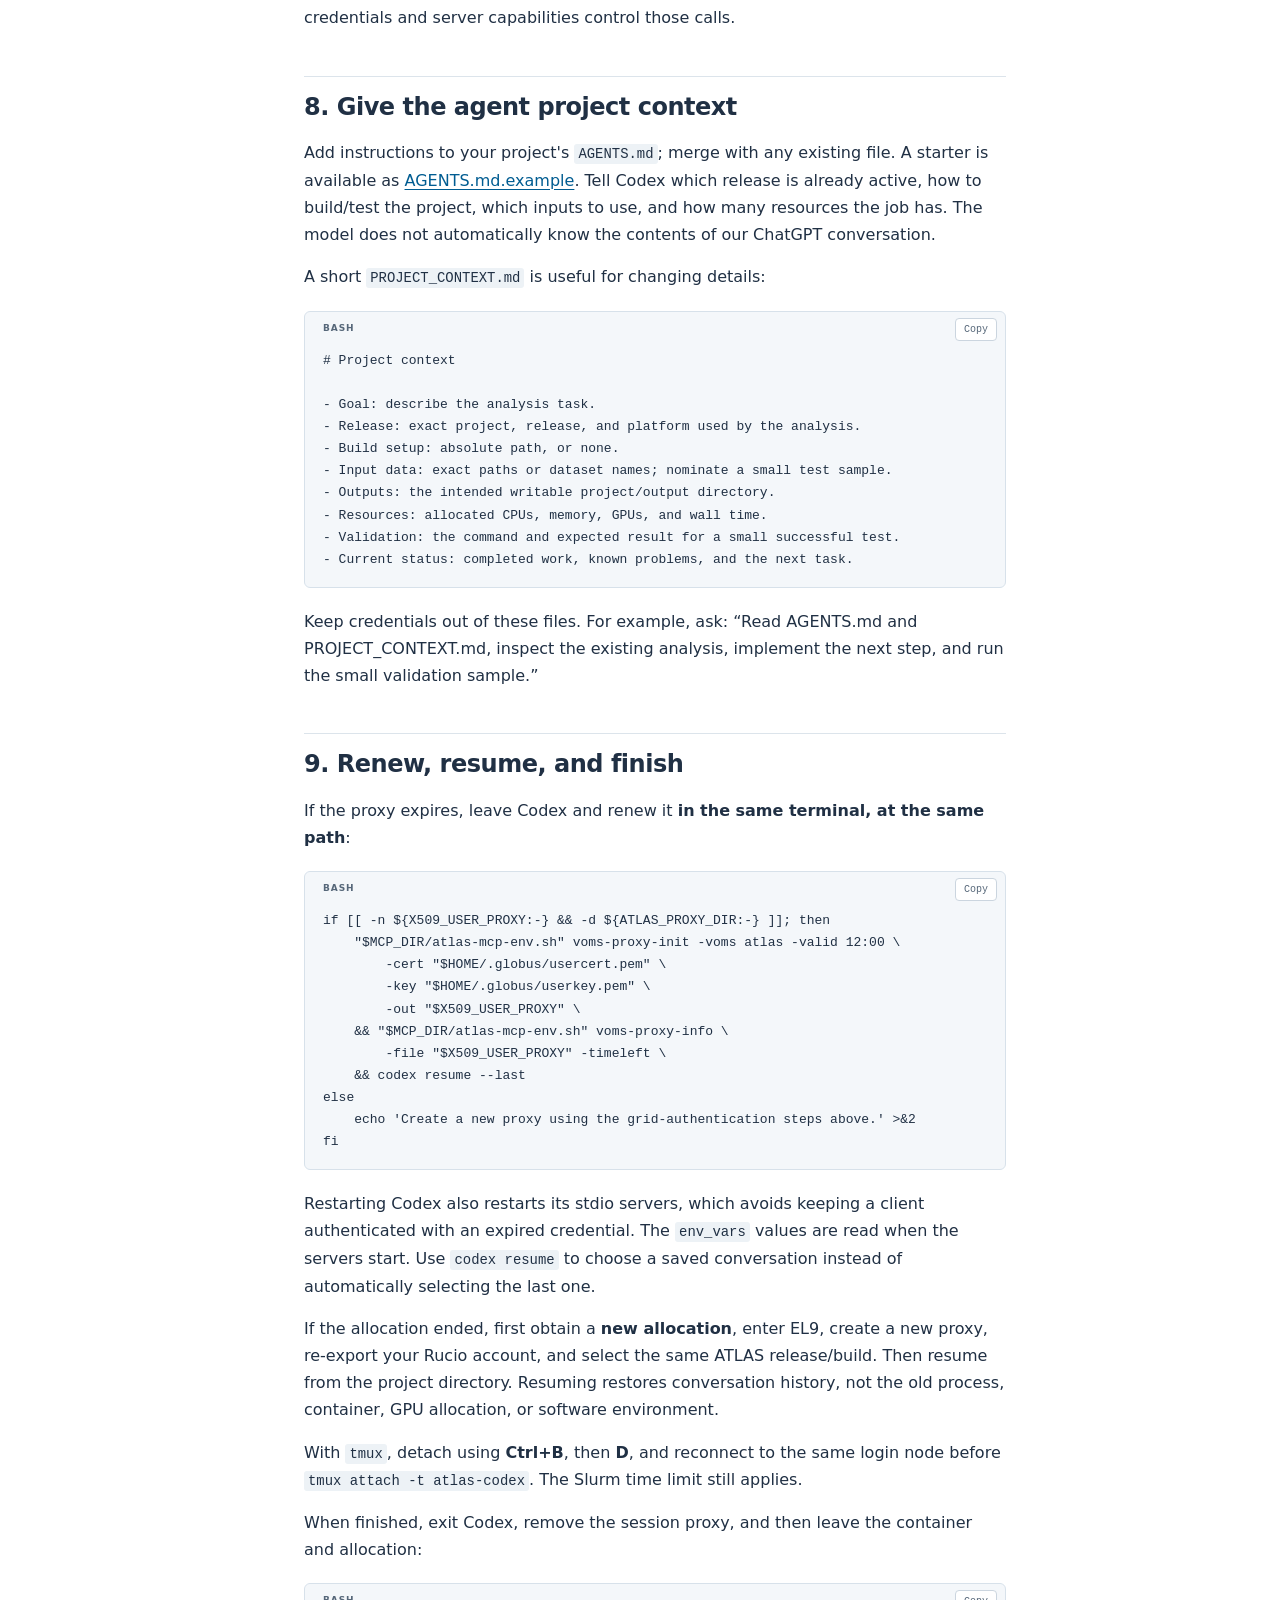
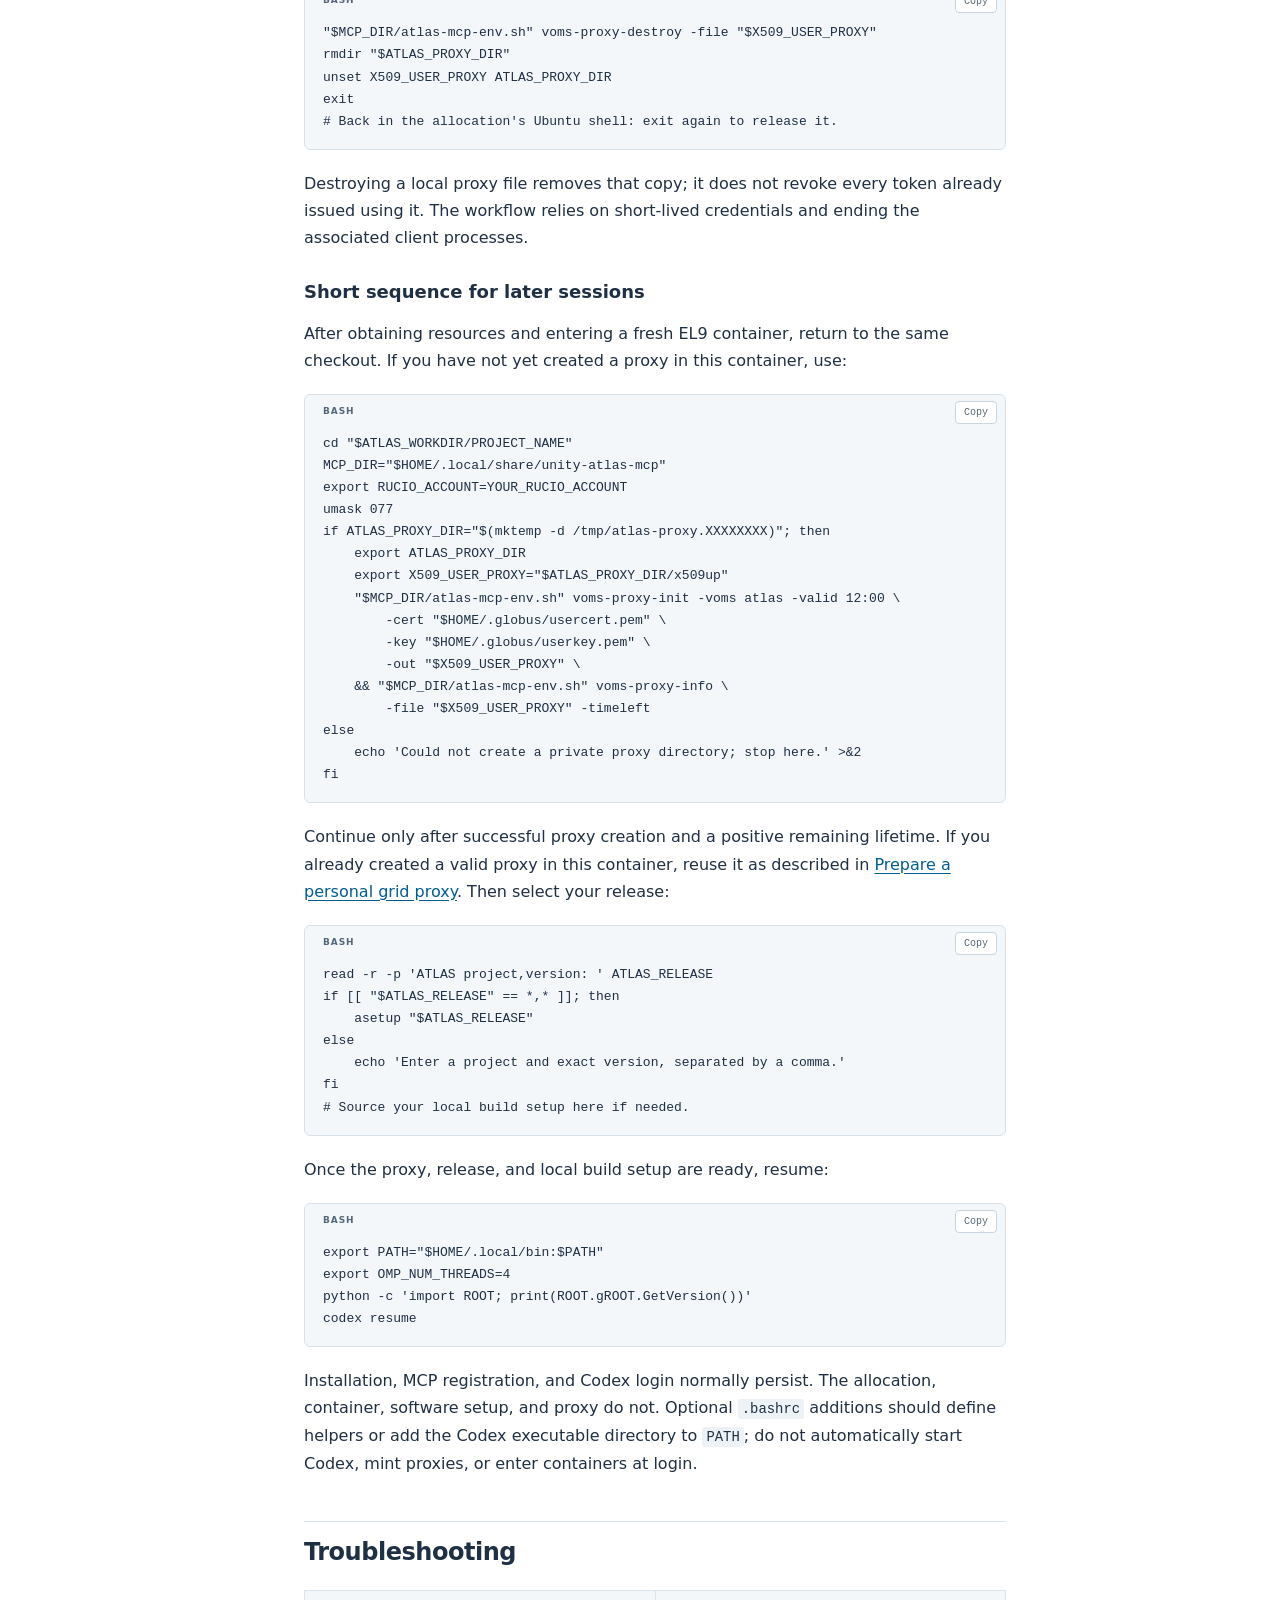
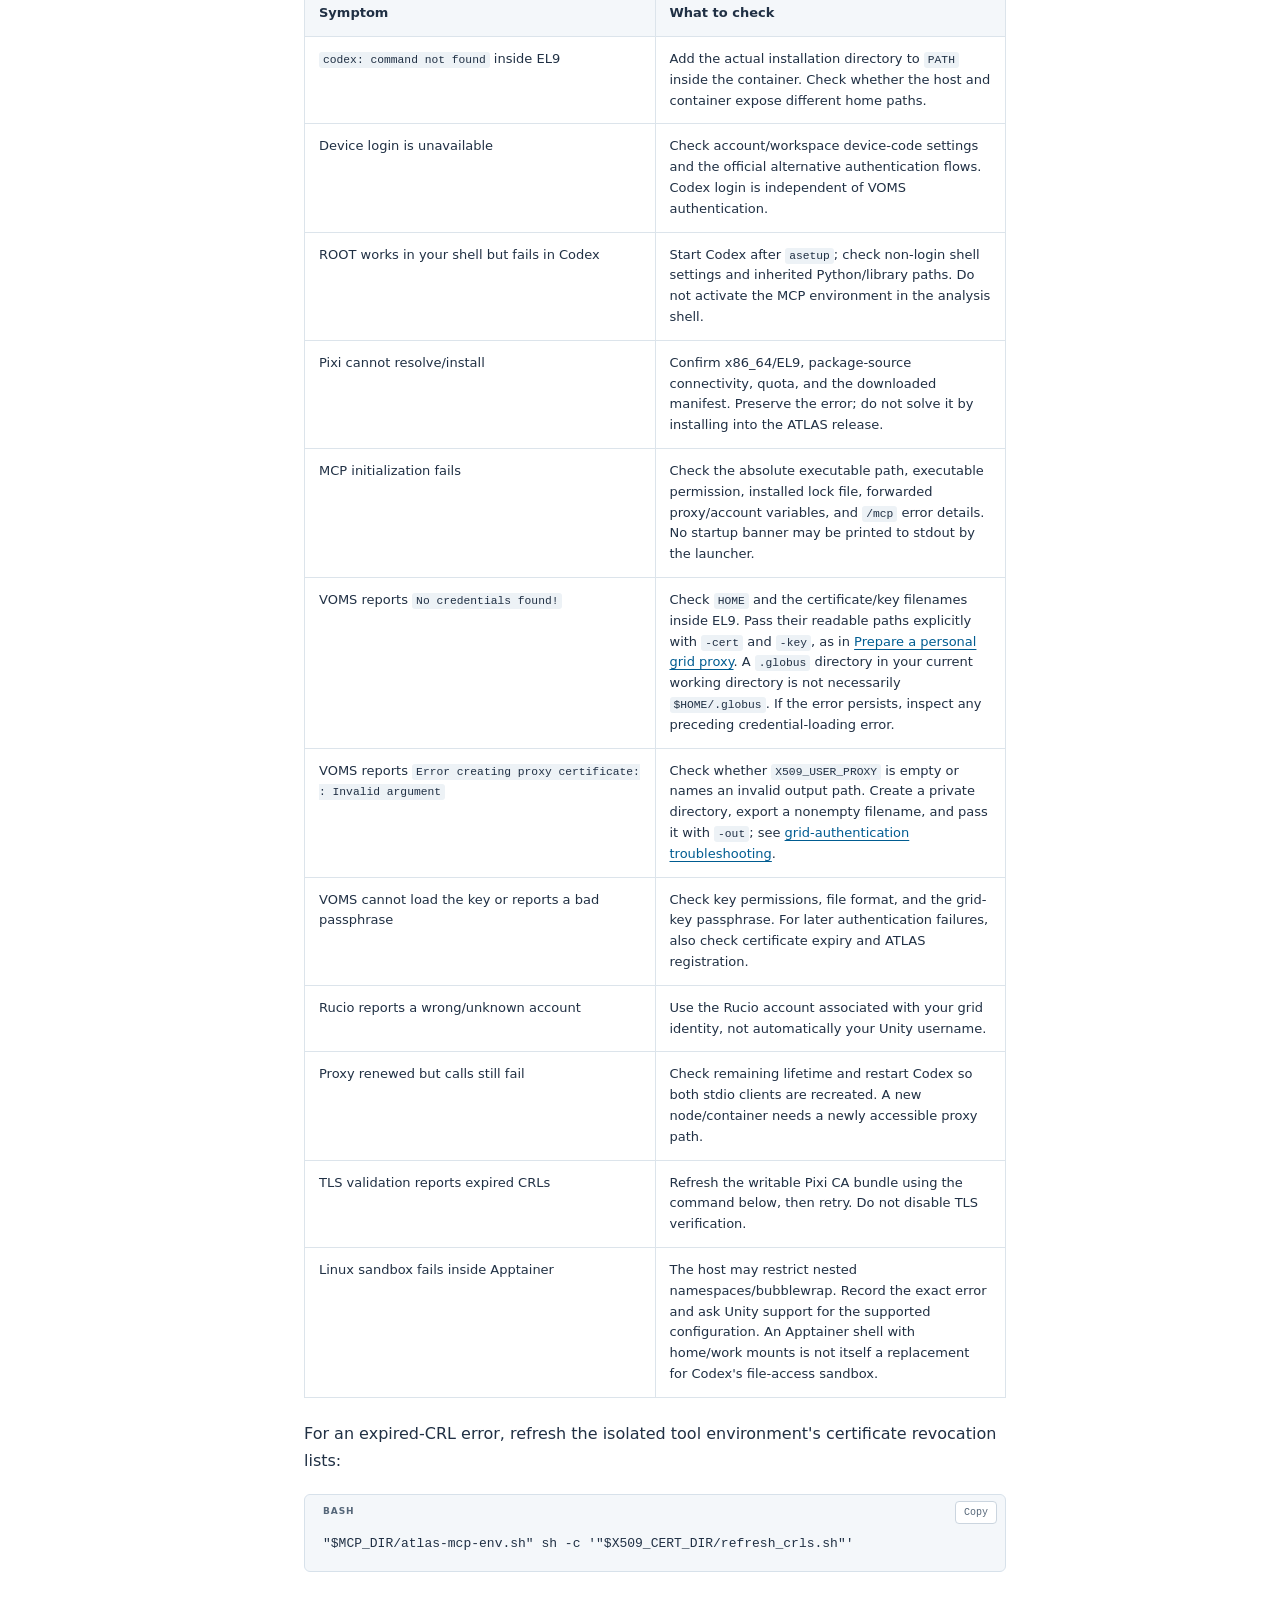
==== commit 0f7925c4: "Document Rucio-to-Slurm dataset workflow on NET2 Add complete XRootD manifests, private worker proxi" ====
--- a/codex-agents/index.html
+++ b/codex-agents/index.html
@@ -20,7 +20,7 @@
   <aside class="sidebar" id="sidebar">
     <div class="search" hidden><label for="search-input">Search this guide</label><input id="search-input" type="search" placeholder="Search topics or commands…" autocomplete="off"><p id="search-status" aria-live="polite"></p><ul id="search-results" hidden></ul></div>
     <p class="nav-label">Documentation</p>
-    <nav class="chapters" aria-label="Chapters"><a href="../index.html">Overview</a><a href="../setting-up-environment/index.html">Setting up the environment</a><a href="../grid-certificates/index.html">Grid certificates and authentication</a><a href="../submitting-jobs/index.html">Submitting jobs with Slurm</a><a href="../using-pixi/index.html">Using Pixi</a><a href="../using-vscode/index.html">Using VS Code</a><a href="../using-jupyterlab/index.html">Using JupyterLab</a><a aria-current="page" href="index.html">Codex Agents</a></nav>
+    <nav class="chapters" aria-label="Chapters"><a href="../index.html">Overview</a><a href="../setting-up-environment/index.html">Setting up the environment</a><a href="../grid-certificates/index.html">Grid certificates and authentication</a><a href="../submitting-jobs/index.html">Submitting jobs with Slurm</a><a href="../running-on-datasets/index.html">Running on datasets with Slurm</a><a href="../using-pixi/index.html">Using Pixi</a><a href="../using-vscode/index.html">Using VS Code</a><a href="../using-jupyterlab/index.html">Using JupyterLab</a><a aria-current="page" href="index.html">Codex Agents</a></nav>
     <div class="sidebar-note"><span class="status-dot"></span> Growing guide<p>Environment setup, batch jobs, Pixi, VS Code, JupyterLab, and Codex Agents. More analysis workflows will follow.</p></div>
     <a class="sidebar-source" href="https://github.com/rafaellopesdesa/unity_atlas/issues">Report a problem ↗</a>
   </aside>
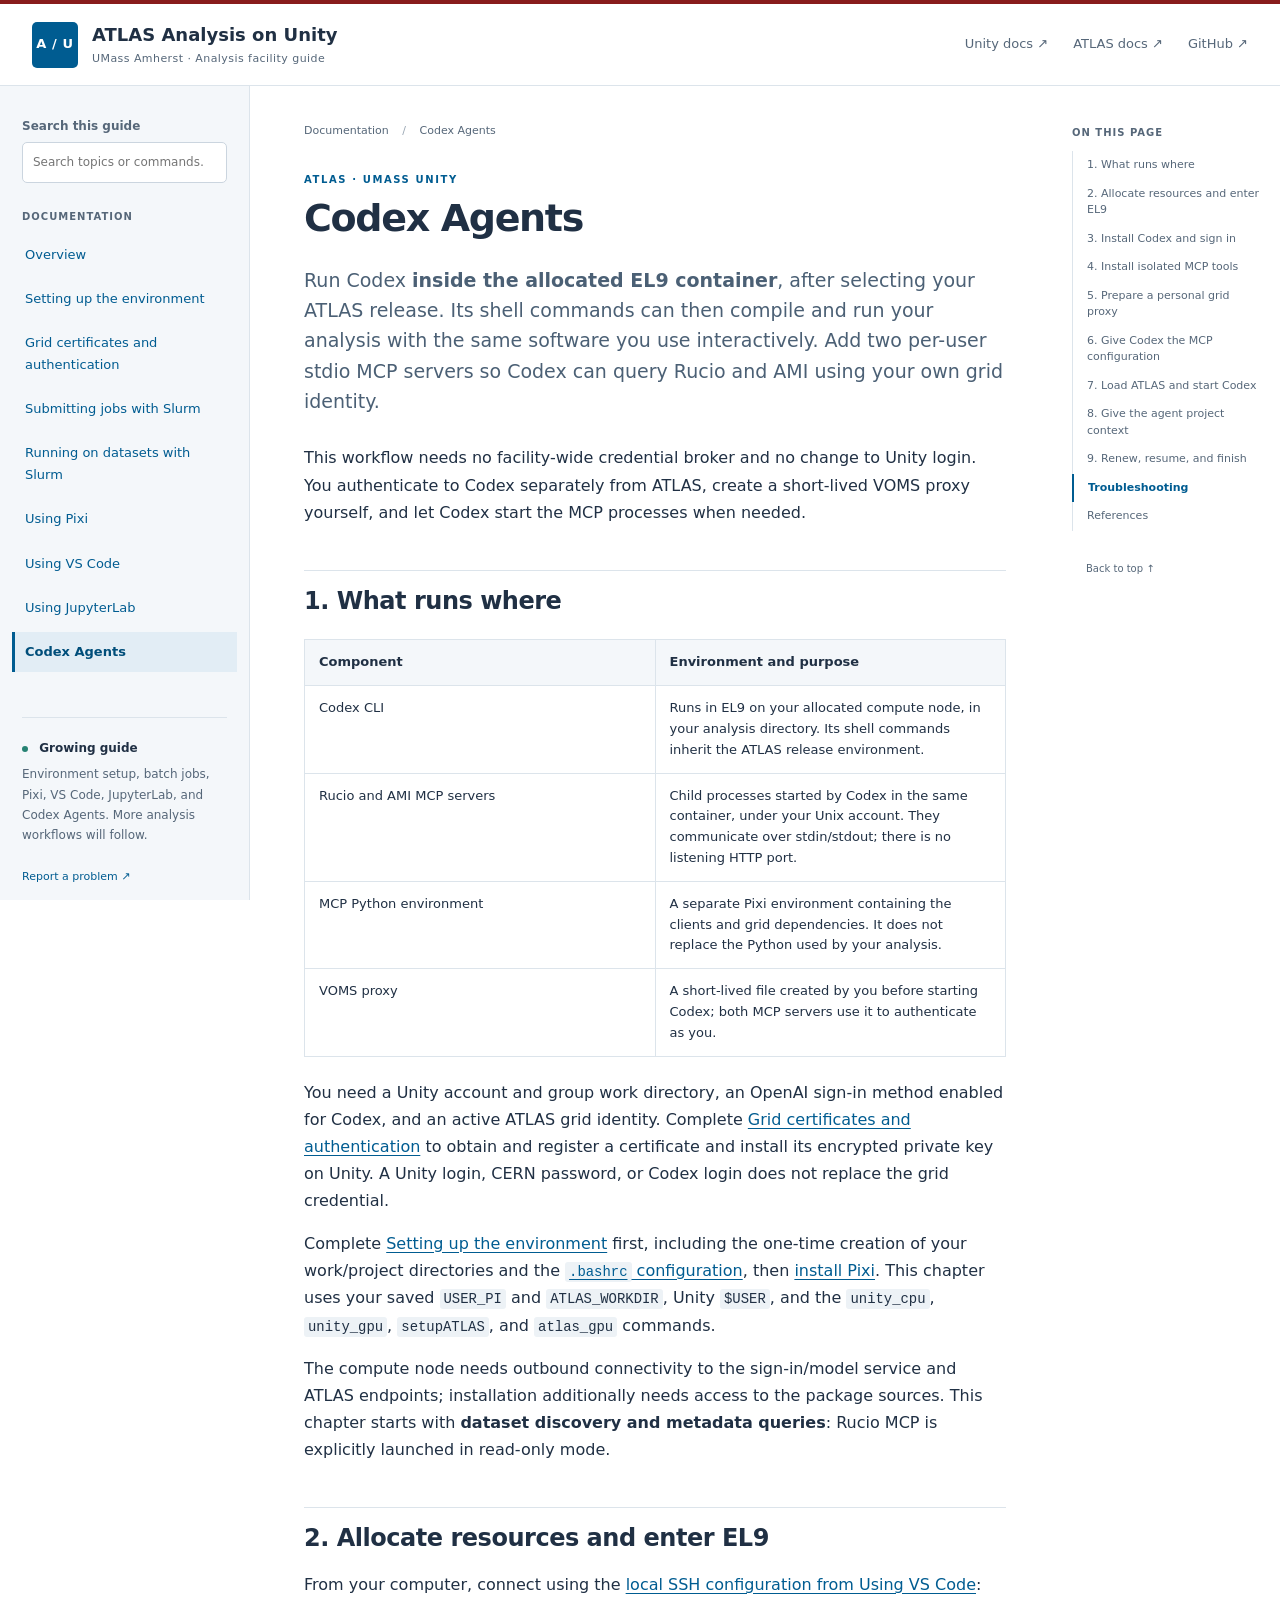
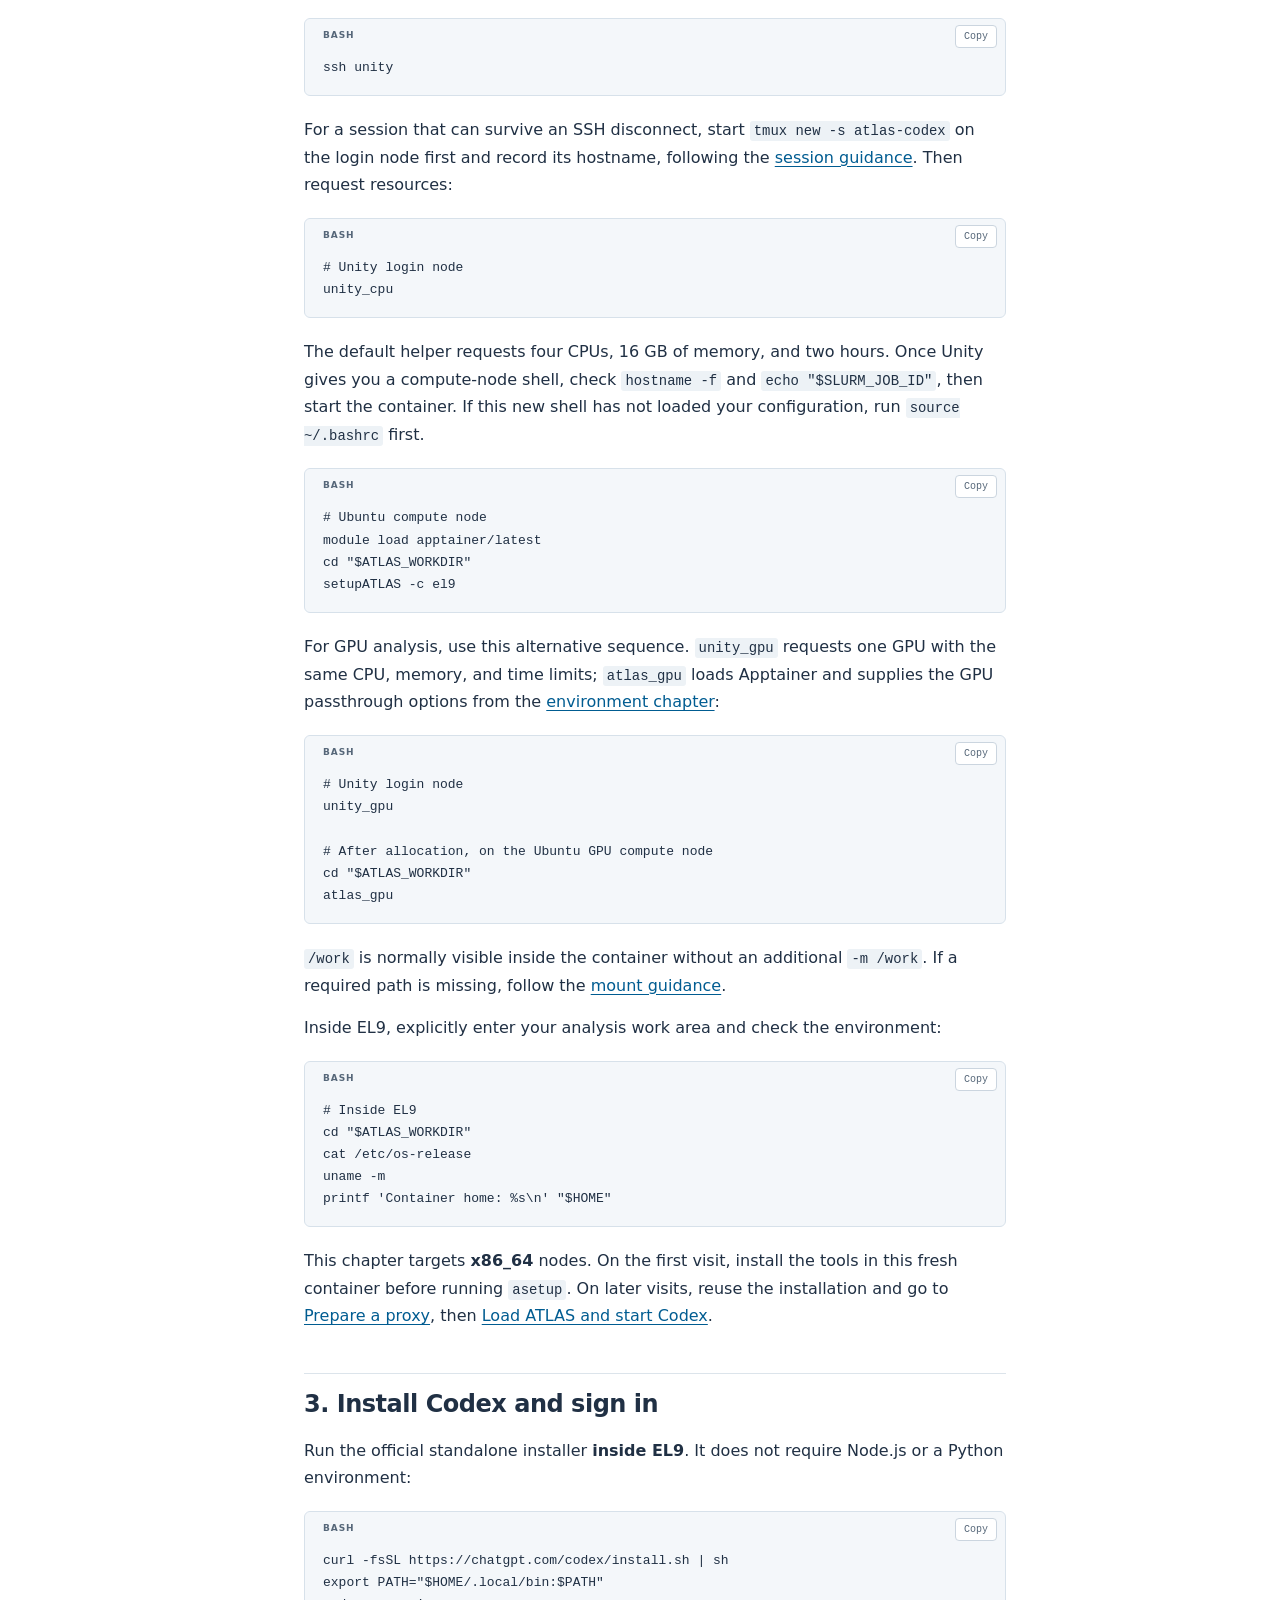
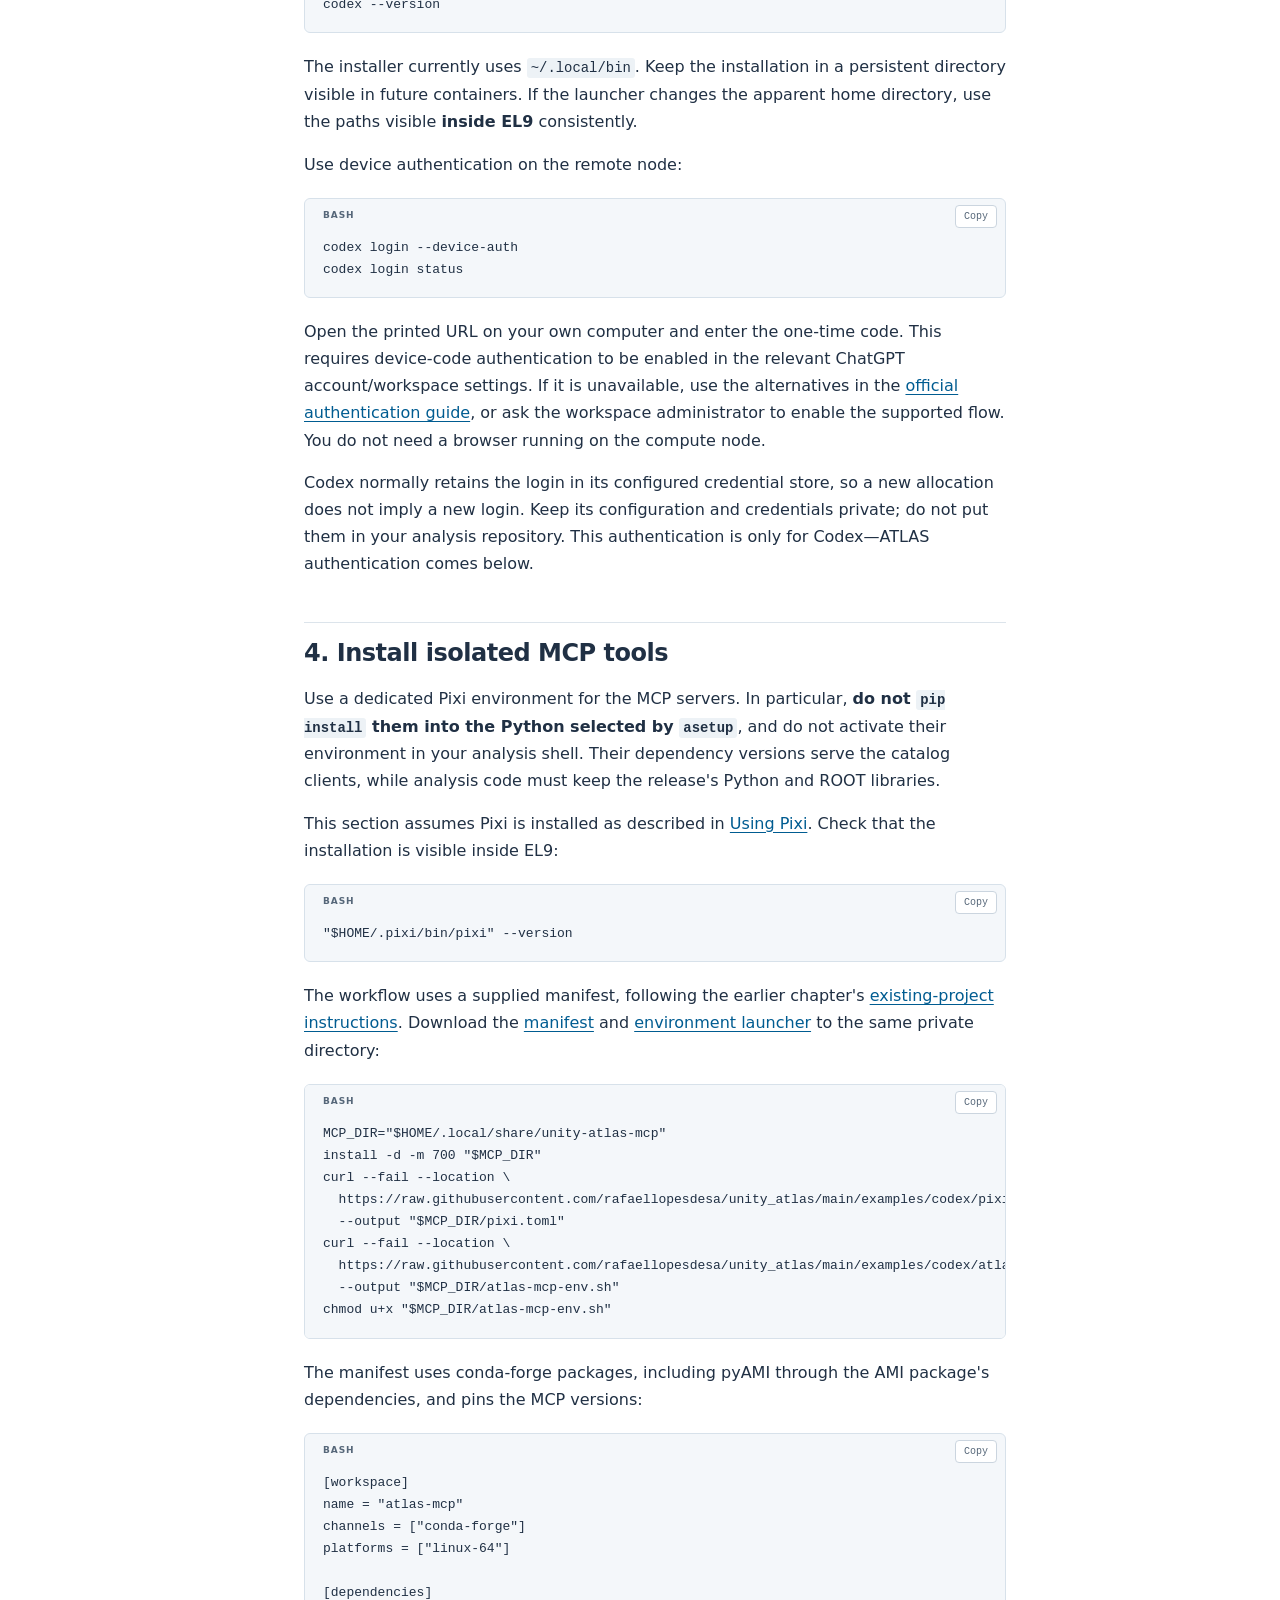
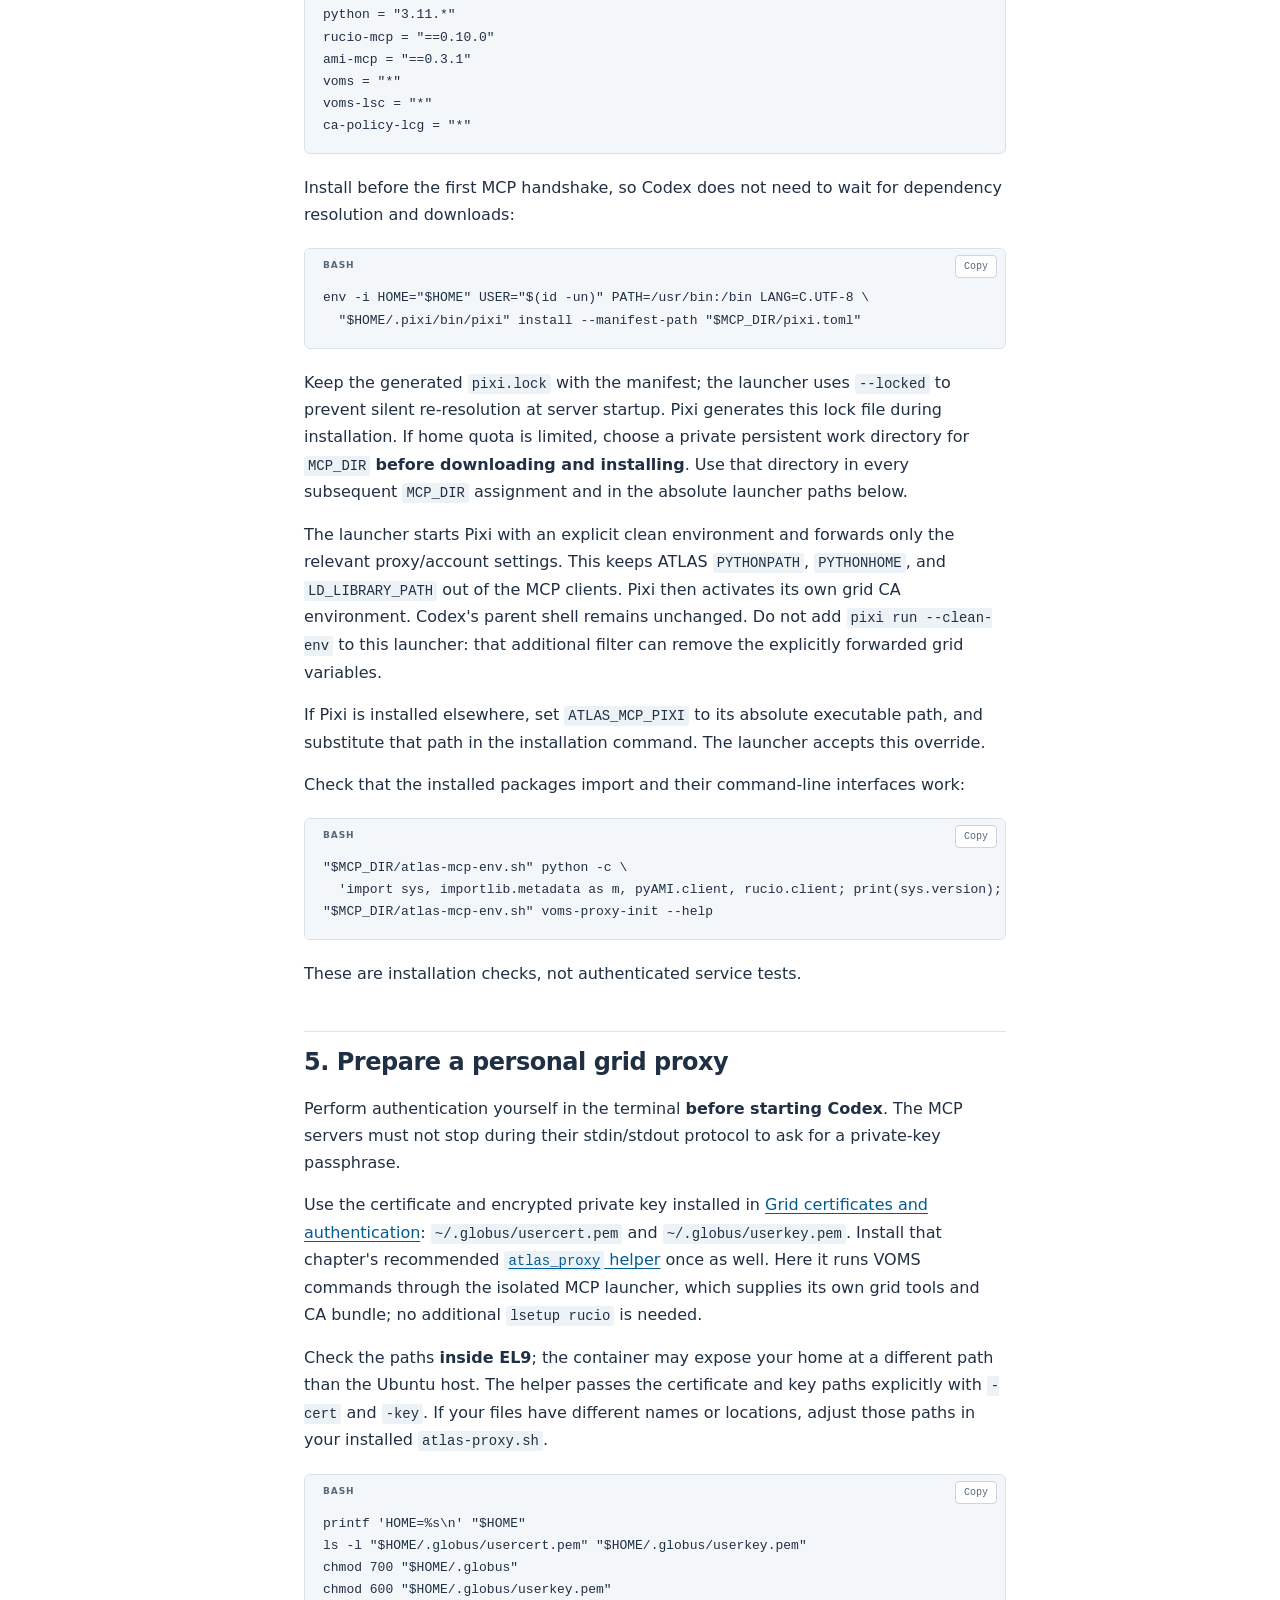
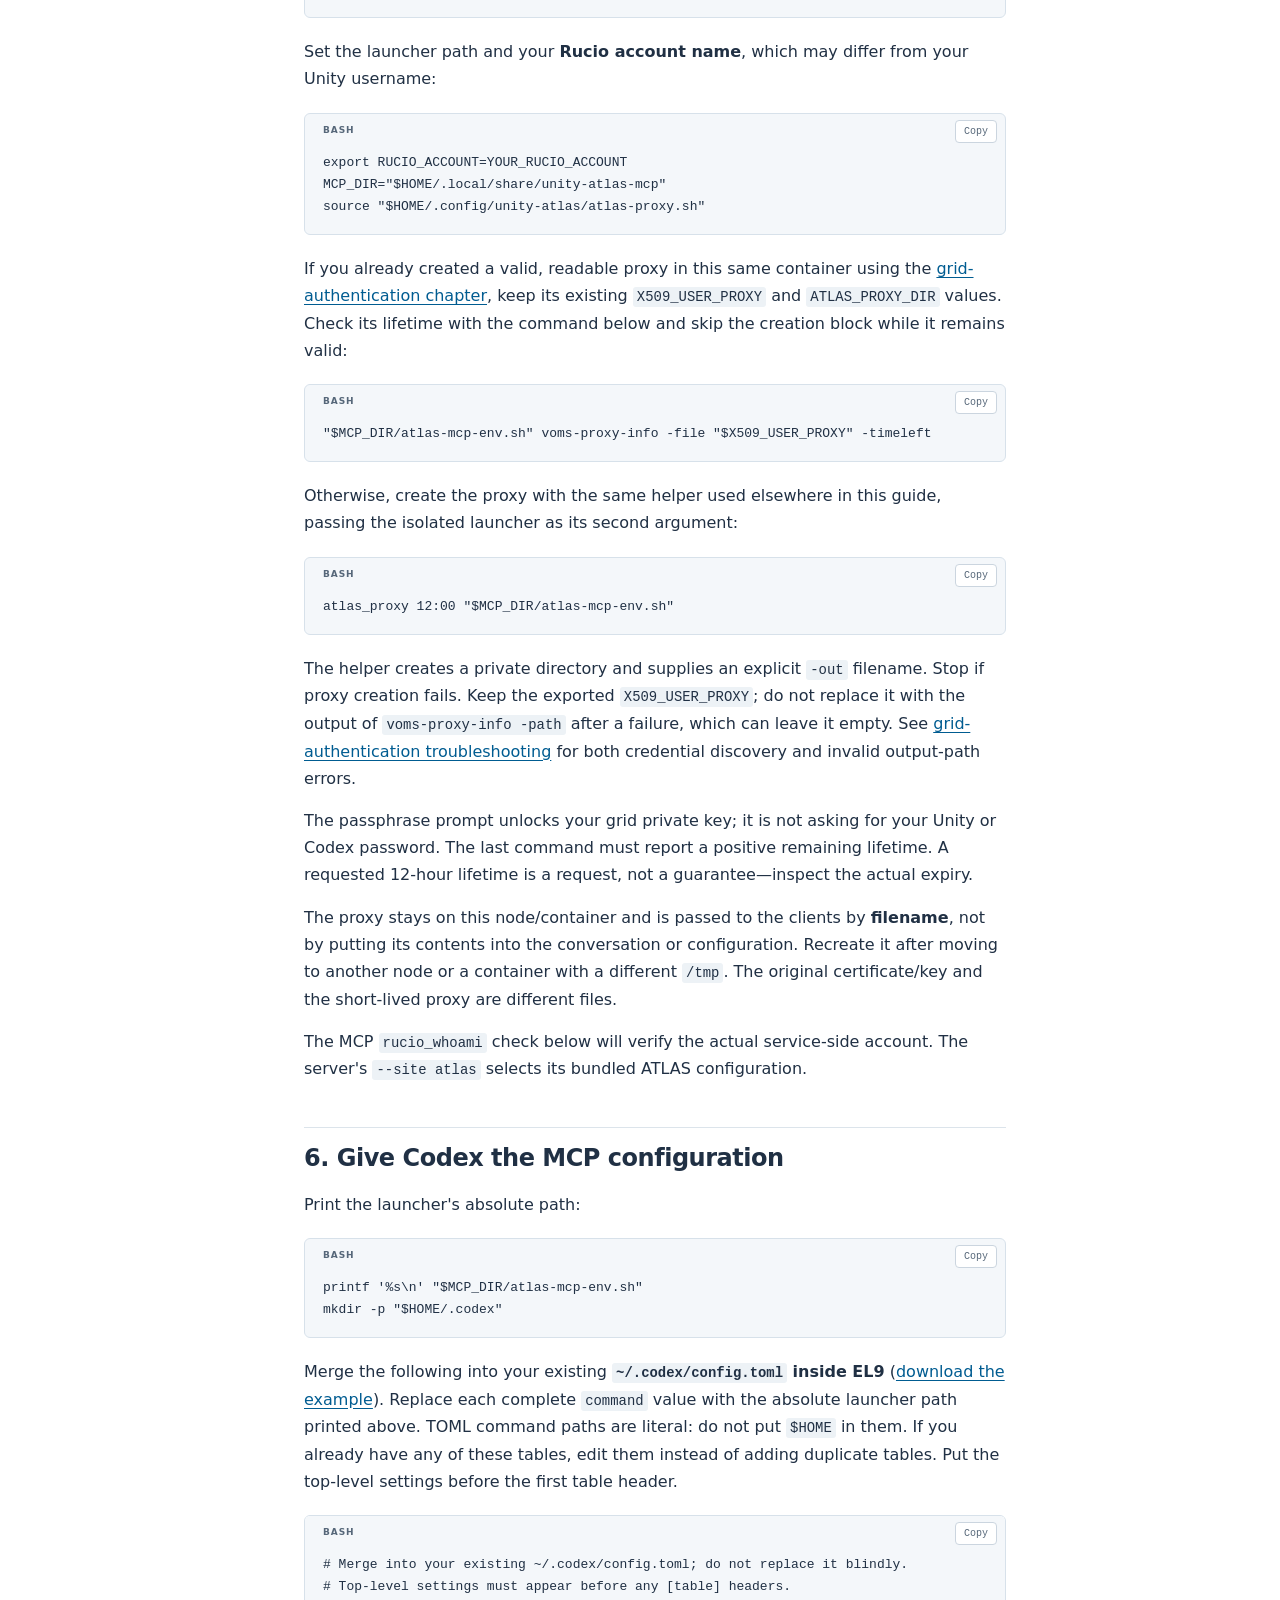
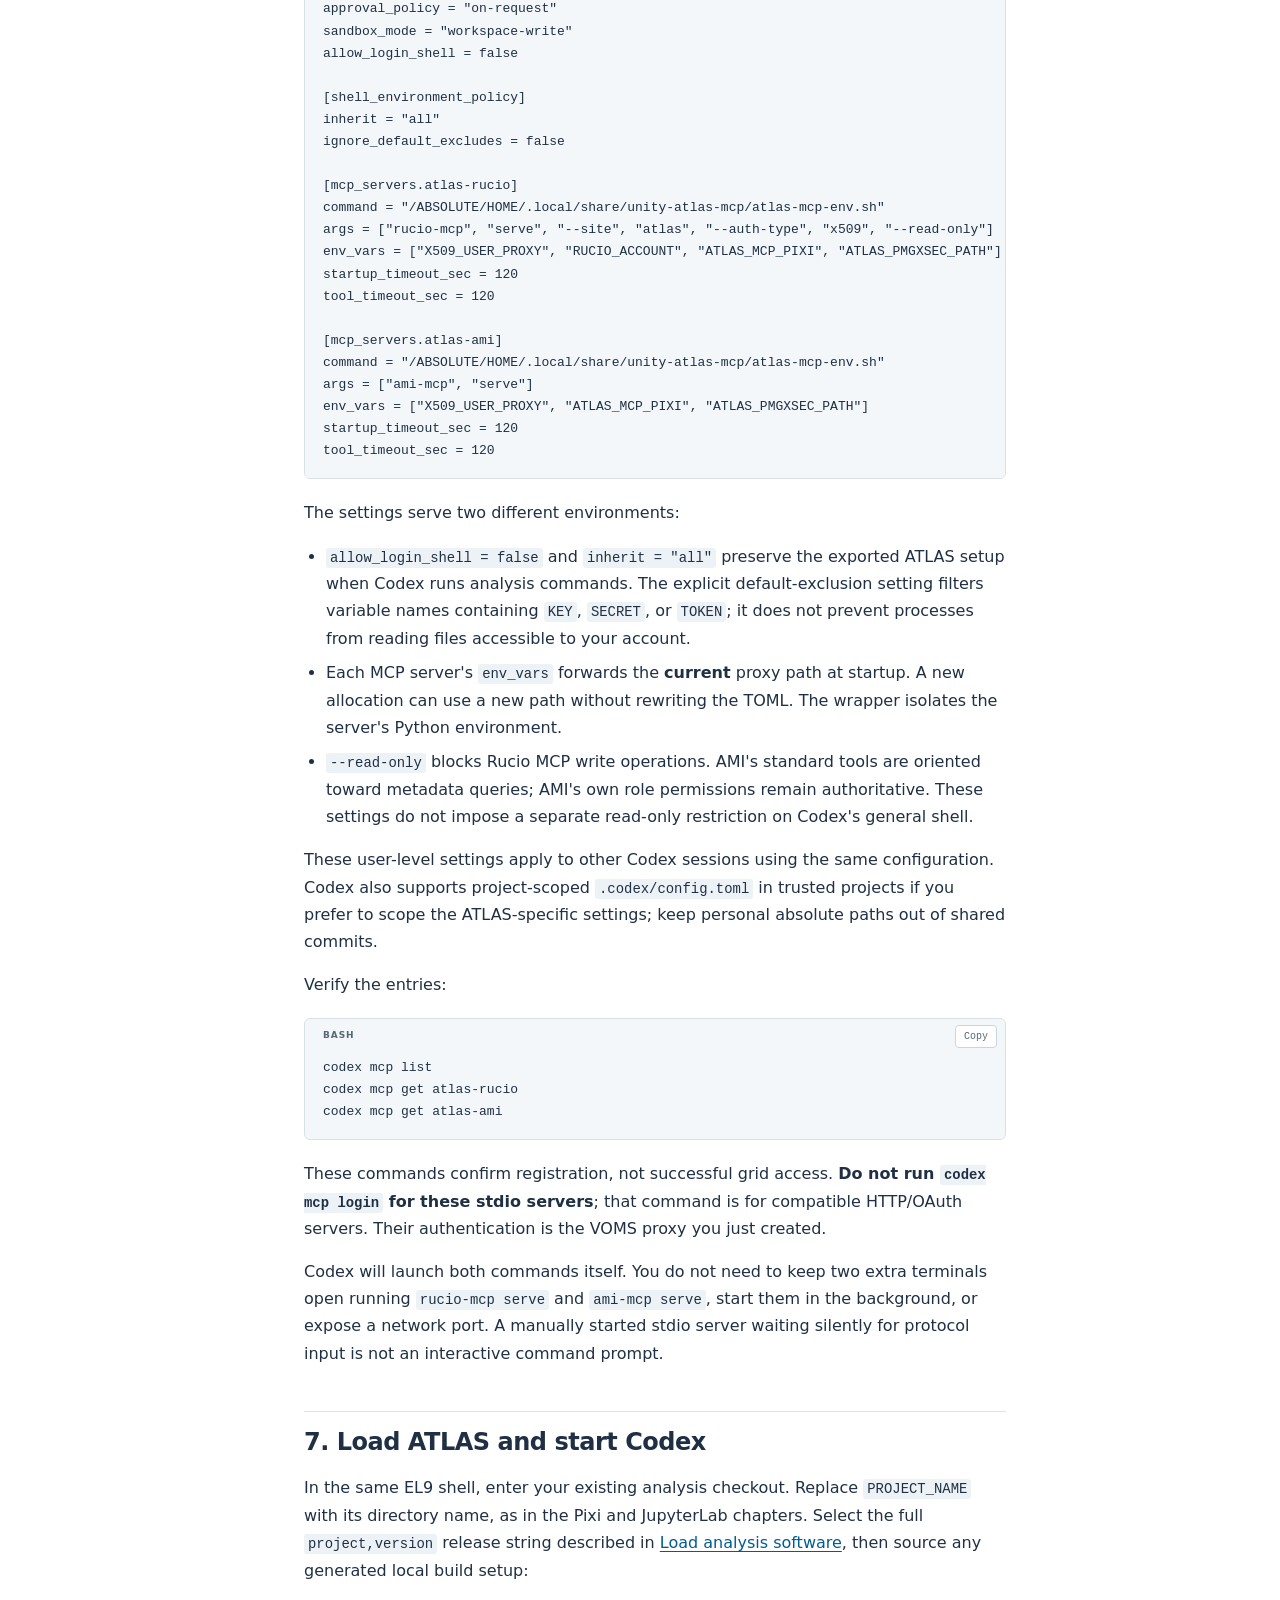
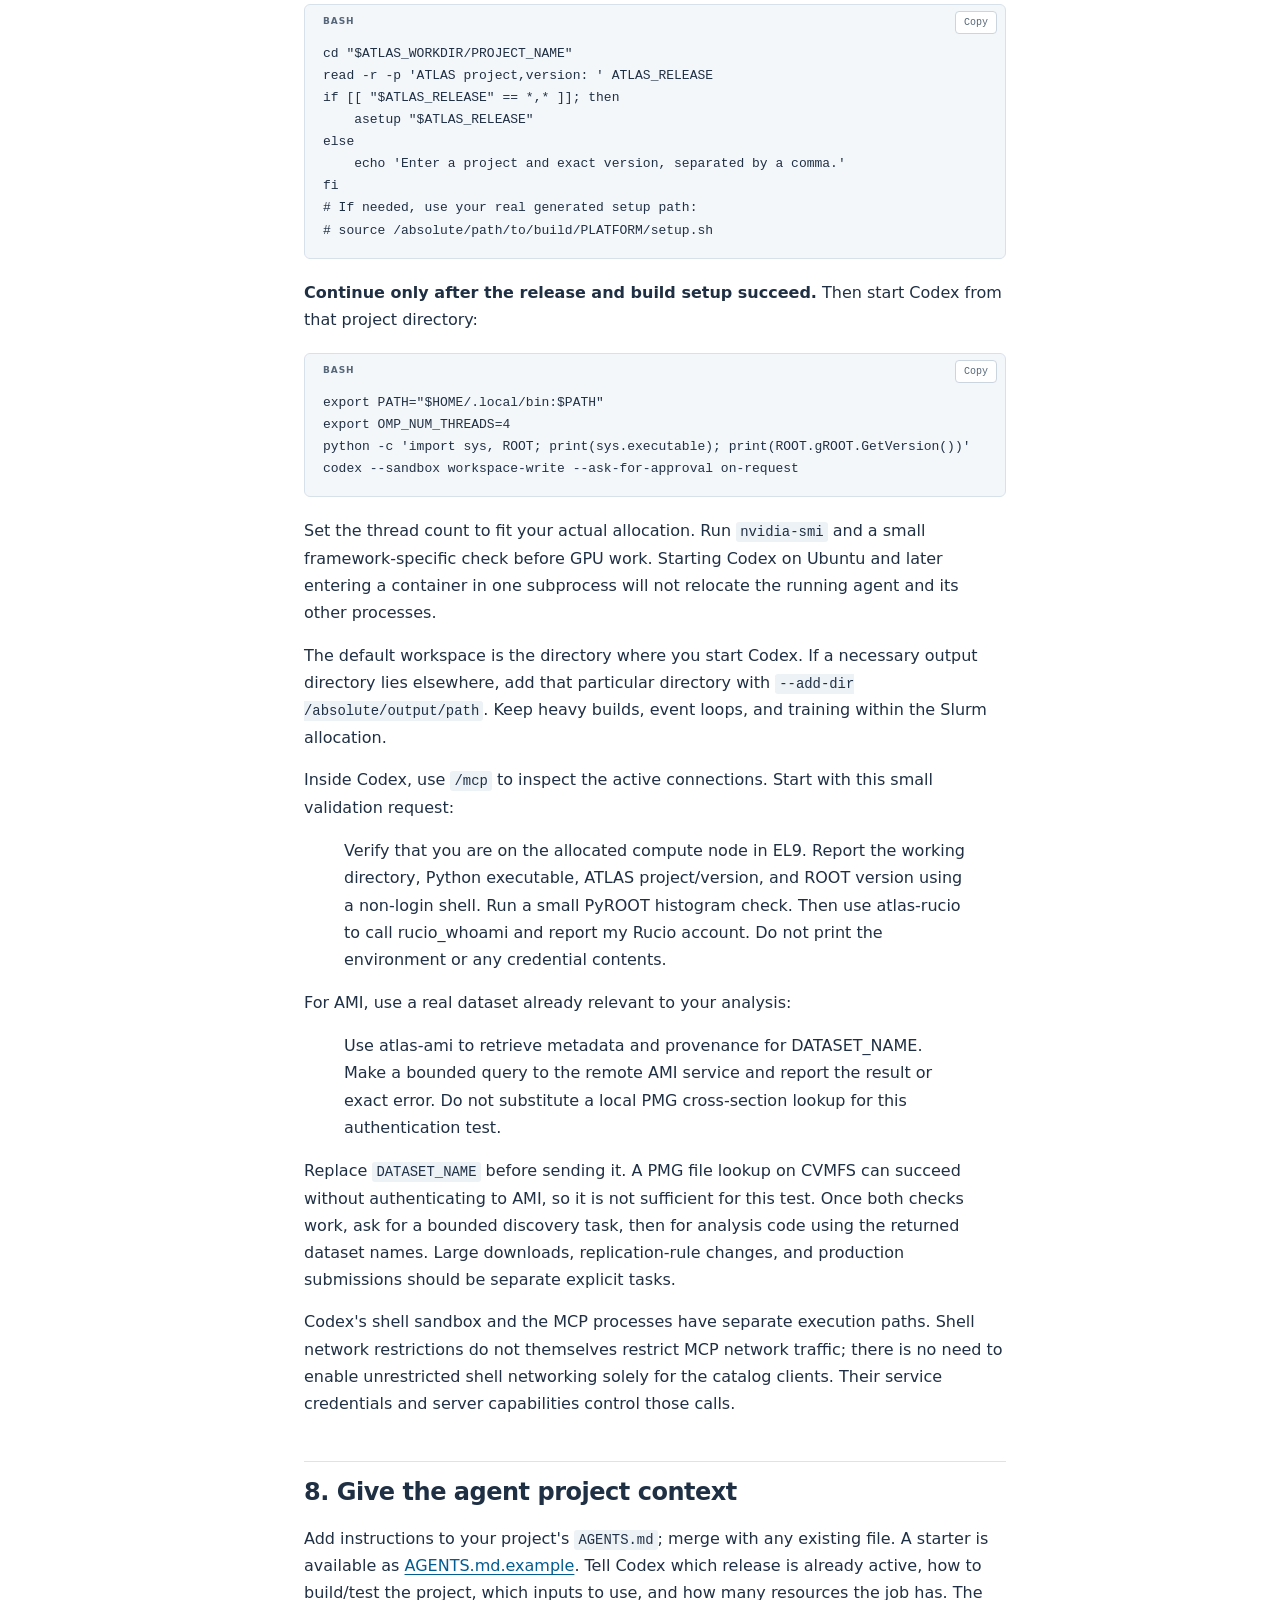
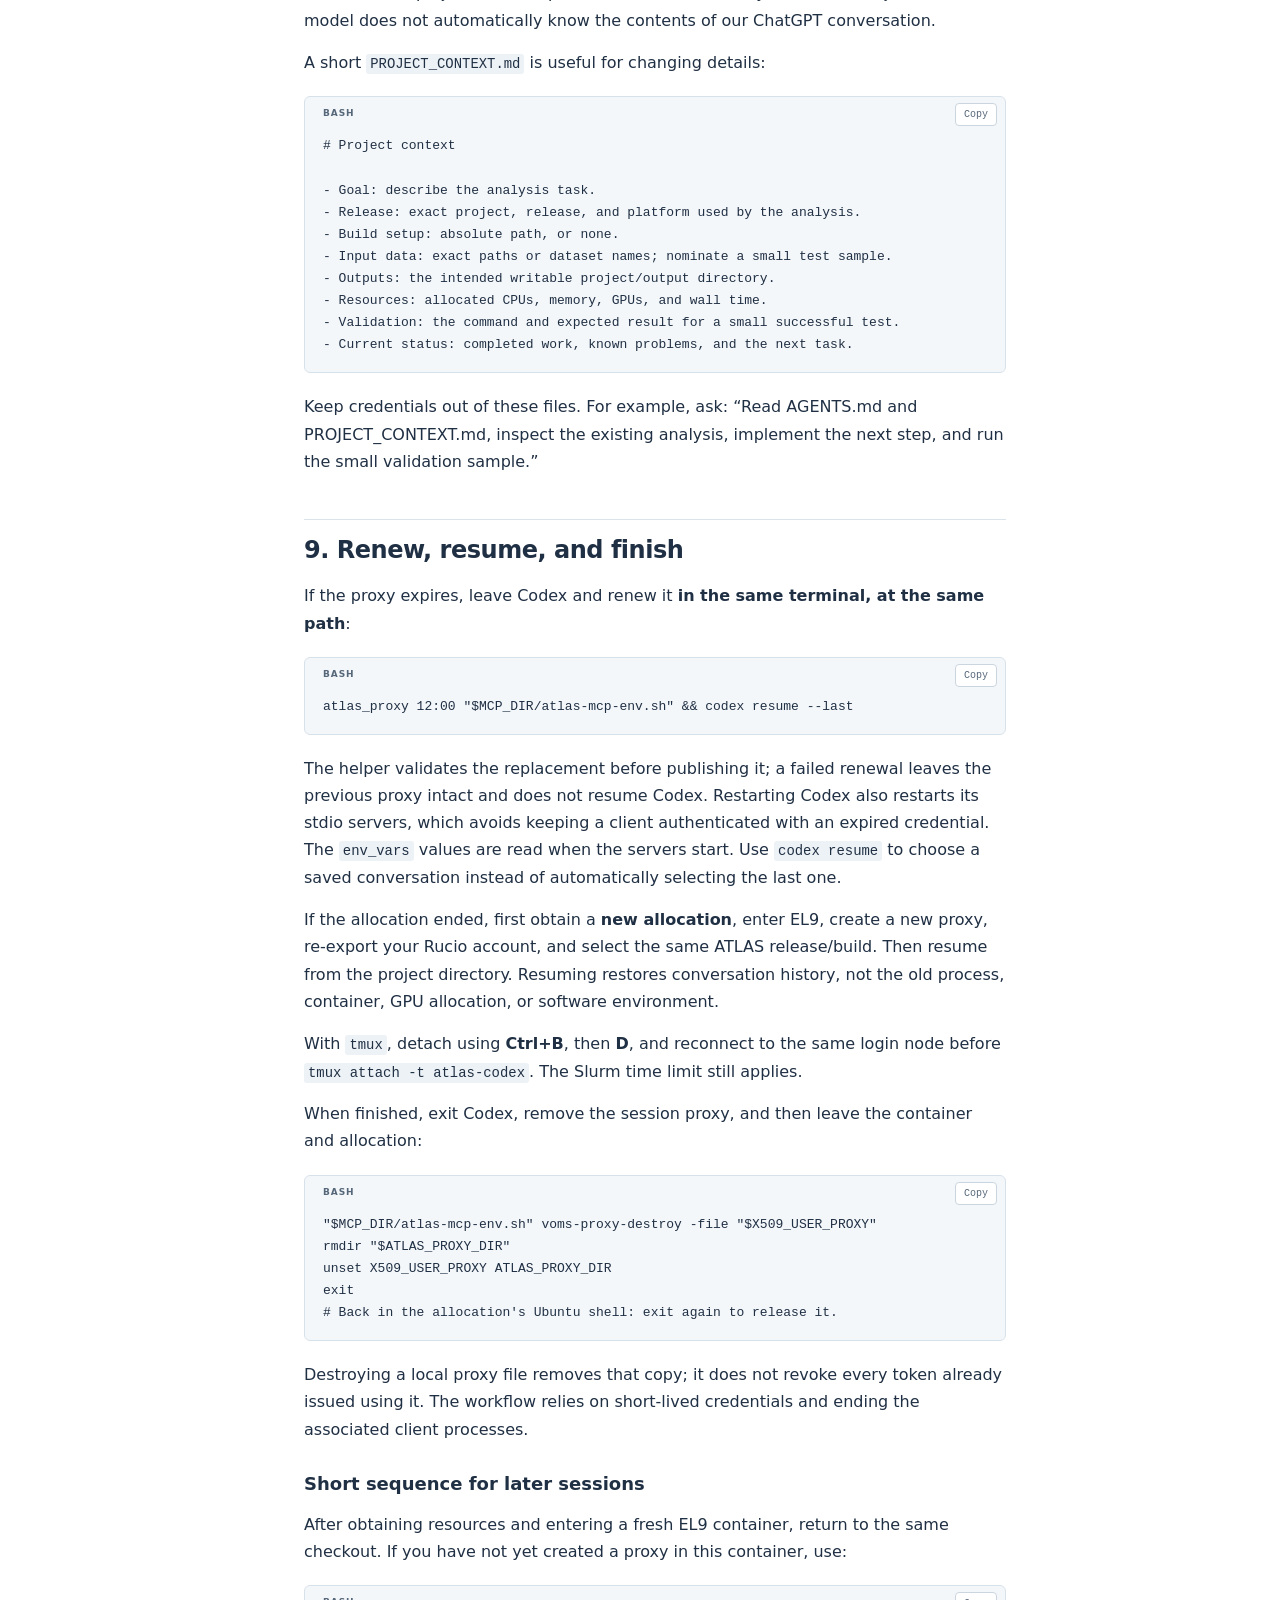
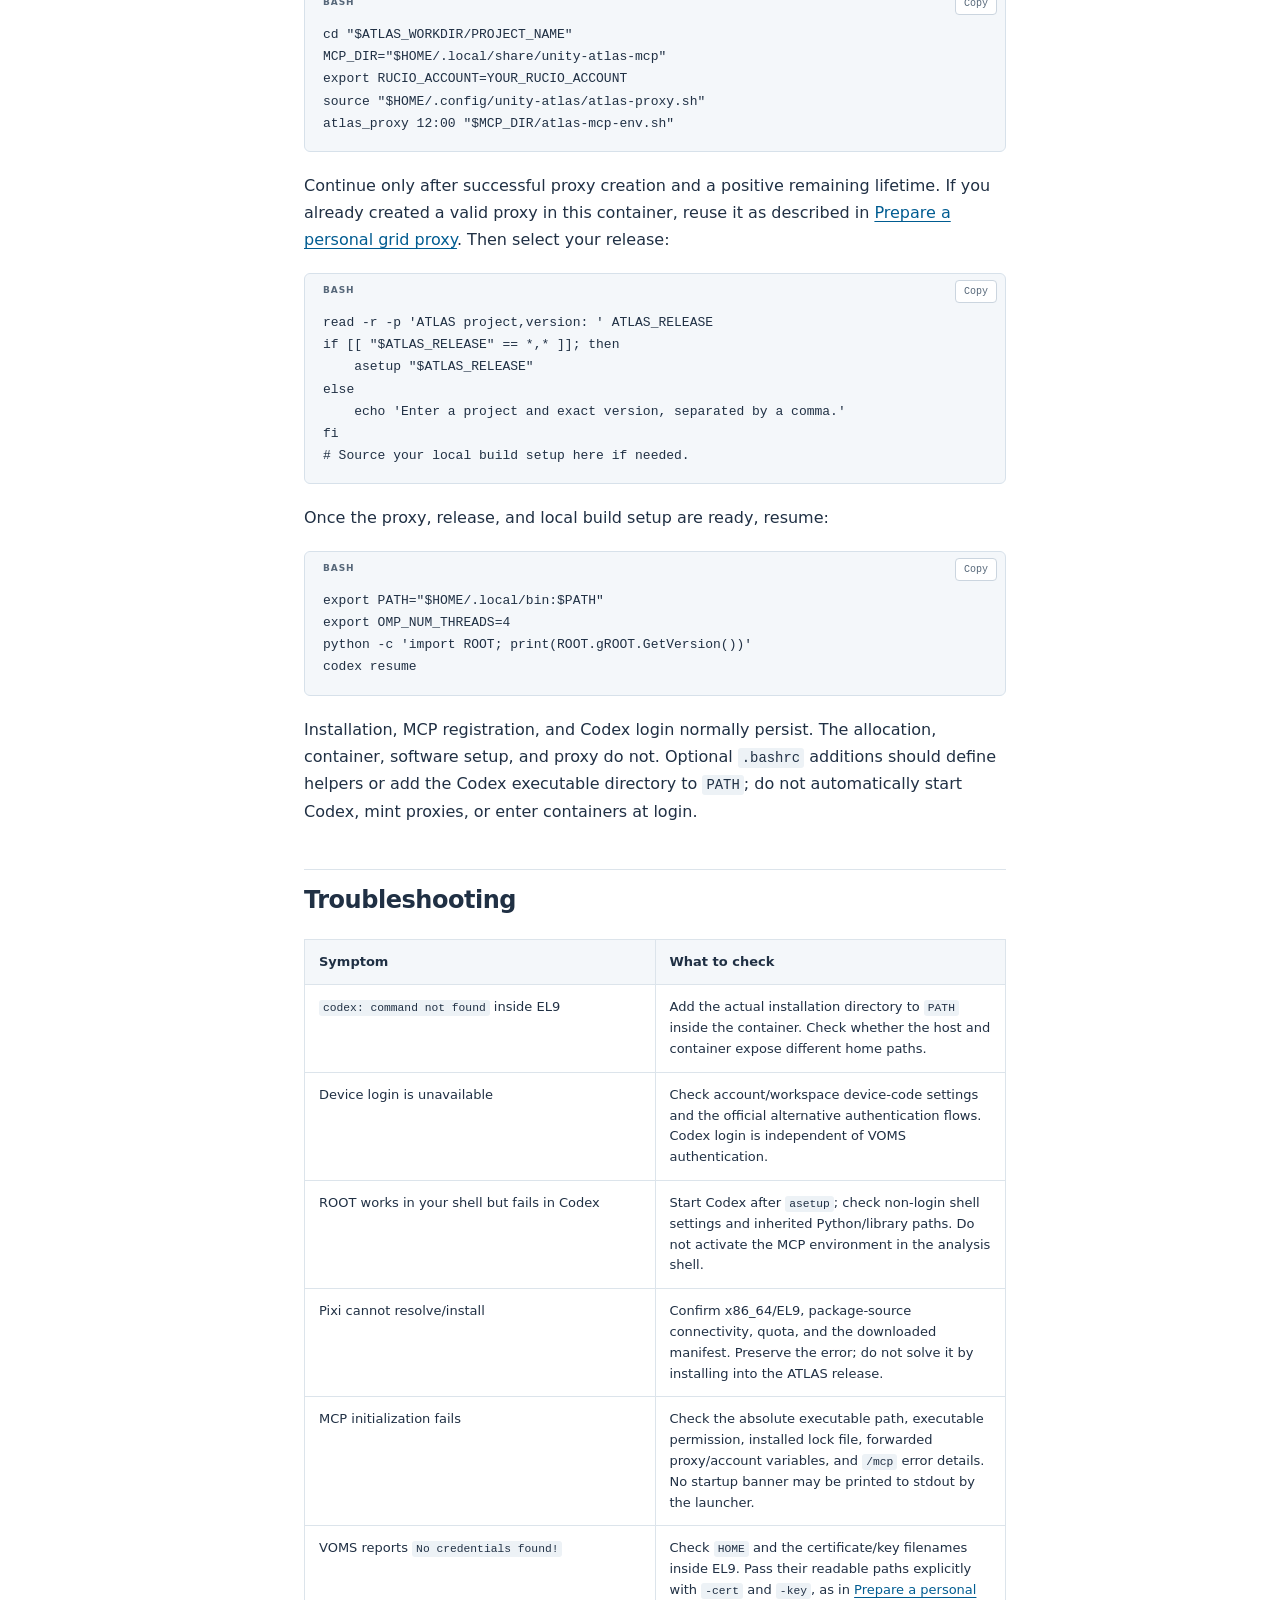
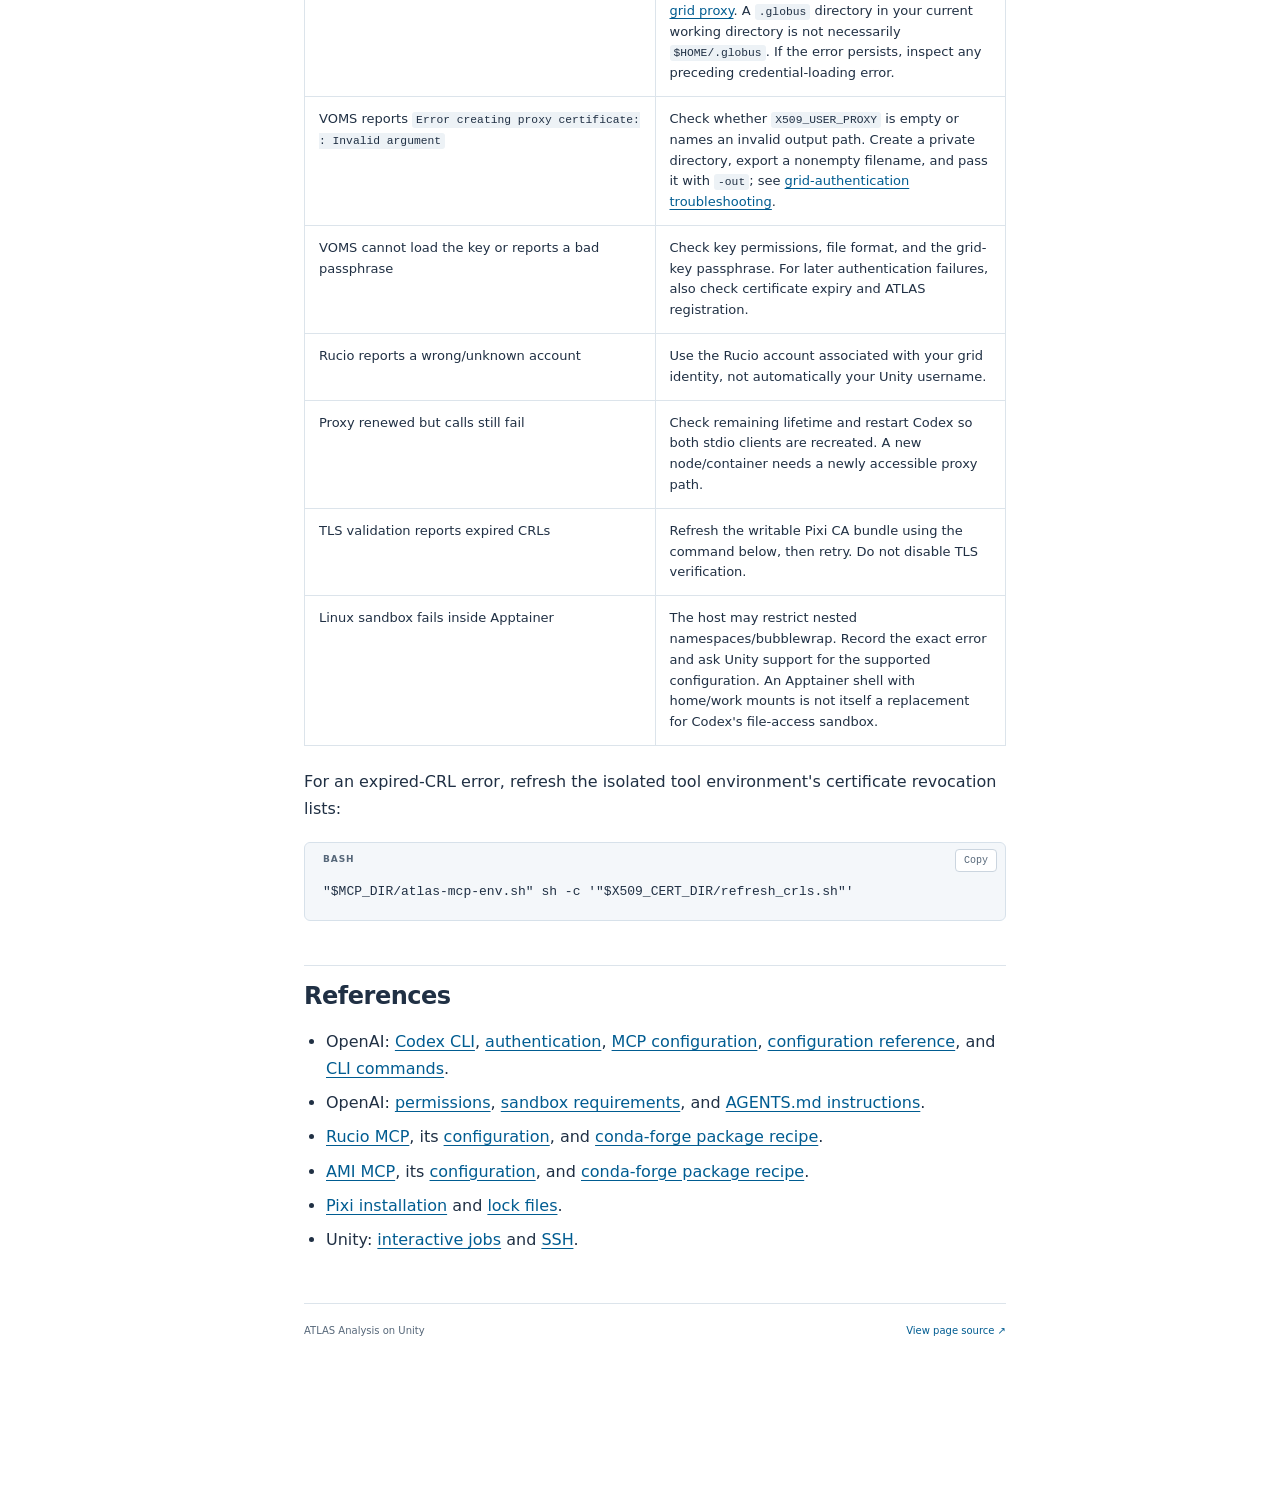
==== commit 472b3a89: "Add reusable grid proxy helper and concrete SUSY dataset example Document atlas_proxy installation t" ====
--- a/codex-agents/index.html
+++ b/codex-agents/index.html
@@ -141,32 +141,21 @@
 <p>These are installation checks, not authenticated service tests.</p>
 <h2 id="grid-auth">5. Prepare a personal grid proxy</h2>
 <p>Perform authentication yourself in the terminal <strong>before starting Codex</strong>. The MCP servers must not stop during their stdin/stdout protocol to ask for a private-key passphrase.</p>
-<p>Use the certificate and encrypted private key installed in <a href="../grid-certificates/#install">Grid certificates and authentication</a>: <code>~/.globus/usercert.pem</code> and <code>~/.globus/userkey.pem</code>. This chapter runs the VOMS commands through the isolated MCP launcher, which supplies its own grid tools and CA bundle; no additional <code>lsetup rucio</code> is needed here.</p>
-<p>Check the paths <strong>inside EL9</strong>; the container may expose your home at a different path than the Ubuntu host. The proxy commands below pass the certificate and key paths explicitly with <code>-cert</code> and <code>-key</code>. If your files have different names or locations, substitute their paths as visible inside the container in each command, including renewal.</p>
+<p>Use the certificate and encrypted private key installed in <a href="../grid-certificates/#install">Grid certificates and authentication</a>: <code>~/.globus/usercert.pem</code> and <code>~/.globus/userkey.pem</code>. Install that chapter's recommended <a href="../grid-certificates/#proxy-helper"><code>atlas_proxy</code> helper</a> once as well. Here it runs VOMS commands through the isolated MCP launcher, which supplies its own grid tools and CA bundle; no additional <code>lsetup rucio</code> is needed.</p>
+<p>Check the paths <strong>inside EL9</strong>; the container may expose your home at a different path than the Ubuntu host. The helper passes the certificate and key paths explicitly with <code>-cert</code> and <code>-key</code>. If your files have different names or locations, adjust those paths in your installed <code>atlas-proxy.sh</code>.</p>
 <pre class="bash"><code>printf &#39;HOME=%s\n&#39; &quot;$HOME&quot;
 ls -l &quot;$HOME/.globus/usercert.pem&quot; &quot;$HOME/.globus/userkey.pem&quot;
 chmod 700 &quot;$HOME/.globus&quot;
 chmod 600 &quot;$HOME/.globus/userkey.pem&quot;</code></pre>
 <p>Set the launcher path and your <strong>Rucio account name</strong>, which may differ from your Unity username:</p>
 <pre class="bash"><code>export RUCIO_ACCOUNT=YOUR_RUCIO_ACCOUNT
-MCP_DIR=&quot;$HOME/.local/share/unity-atlas-mcp&quot;</code></pre>
+MCP_DIR=&quot;$HOME/.local/share/unity-atlas-mcp&quot;
+source &quot;$HOME/.config/unity-atlas/atlas-proxy.sh&quot;</code></pre>
 <p>If you already created a valid, readable proxy in this same container using the <a href="../grid-certificates/#create-proxy">grid-authentication chapter</a>, keep its existing <code>X509_USER_PROXY</code> and <code>ATLAS_PROXY_DIR</code> values. Check its lifetime with the command below and skip the creation block while it remains valid:</p>
 <pre class="bash"><code>&quot;$MCP_DIR/atlas-mcp-env.sh&quot; voms-proxy-info -file &quot;$X509_USER_PROXY&quot; -timeleft</code></pre>
-<p>Otherwise, create a private session directory in the container's <code>/tmp</code> and choose an explicit output filename:</p>
-<pre class="bash"><code>umask 077
-if ATLAS_PROXY_DIR=&quot;$(mktemp -d /tmp/atlas-proxy.XXXXXXXX)&quot;; then
-    export ATLAS_PROXY_DIR
-    export X509_USER_PROXY=&quot;$ATLAS_PROXY_DIR/x509up&quot;
-    &quot;$MCP_DIR/atlas-mcp-env.sh&quot; voms-proxy-init -voms atlas -valid 12:00 \
-        -cert &quot;$HOME/.globus/usercert.pem&quot; \
-        -key &quot;$HOME/.globus/userkey.pem&quot; \
-        -out &quot;$X509_USER_PROXY&quot; \
-    &amp;&amp; &quot;$MCP_DIR/atlas-mcp-env.sh&quot; voms-proxy-info \
-        -file &quot;$X509_USER_PROXY&quot; -timeleft
-else
-    echo &#39;Could not create a private proxy directory; stop here.&#39; &gt;&amp;2
-fi</code></pre>
-<p>Stop if proxy creation fails. Keep the explicitly assigned <code>X509_USER_PROXY</code>; do not replace it with the output of <code>voms-proxy-info -path</code> after a failure, which can leave it empty. See <a href="../grid-certificates/#troubleshooting">grid-authentication troubleshooting</a> for both credential discovery and invalid output-path errors.</p>
+<p>Otherwise, create the proxy with the same helper used elsewhere in this guide, passing the isolated launcher as its second argument:</p>
+<pre class="bash"><code>atlas_proxy 12:00 &quot;$MCP_DIR/atlas-mcp-env.sh&quot;</code></pre>
+<p>The helper creates a private directory and supplies an explicit <code>-out</code> filename. Stop if proxy creation fails. Keep the exported <code>X509_USER_PROXY</code>; do not replace it with the output of <code>voms-proxy-info -path</code> after a failure, which can leave it empty. See <a href="../grid-certificates/#troubleshooting">grid-authentication troubleshooting</a> for both credential discovery and invalid output-path errors.</p>
 <p>The passphrase prompt unlocks your grid private key; it is not asking for your Unity or Codex password. The last command must report a positive remaining lifetime. A requested 12-hour lifetime is a request, not a guarantee—inspect the actual expiry.</p>
 <p>The proxy stays on this node/container and is passed to the clients by <strong>filename</strong>, not by putting its contents into the conversation or configuration. Recreate it after moving to another node or a container with a different <code>/tmp</code>. The original certificate/key and the short-lived proxy are different files.</p>
 <p>The MCP <code>rucio_whoami</code> check below will verify the actual service-side account. The server's <code>--site atlas</code> selects its bundled ATLAS configuration.</p>
@@ -255,18 +244,8 @@
 <p>Keep credentials out of these files. For example, ask: “Read AGENTS.md and PROJECT_CONTEXT.md, inspect the existing analysis, implement the next step, and run the small validation sample.”</p>
 <h2 id="sessions">9. Renew, resume, and finish</h2>
 <p>If the proxy expires, leave Codex and renew it <strong>in the same terminal, at the same path</strong>:</p>
-<pre class="bash"><code>if [[ -n ${X509_USER_PROXY:-} &amp;&amp; -d ${ATLAS_PROXY_DIR:-} ]]; then
-    &quot;$MCP_DIR/atlas-mcp-env.sh&quot; voms-proxy-init -voms atlas -valid 12:00 \
-        -cert &quot;$HOME/.globus/usercert.pem&quot; \
-        -key &quot;$HOME/.globus/userkey.pem&quot; \
-        -out &quot;$X509_USER_PROXY&quot; \
-    &amp;&amp; &quot;$MCP_DIR/atlas-mcp-env.sh&quot; voms-proxy-info \
-        -file &quot;$X509_USER_PROXY&quot; -timeleft \
-    &amp;&amp; codex resume --last
-else
-    echo &#39;Create a new proxy using the grid-authentication steps above.&#39; &gt;&amp;2
-fi</code></pre>
-<p>Restarting Codex also restarts its stdio servers, which avoids keeping a client authenticated with an expired credential. The <code>env_vars</code> values are read when the servers start. Use <code>codex resume</code> to choose a saved conversation instead of automatically selecting the last one.</p>
+<pre class="bash"><code>atlas_proxy 12:00 &quot;$MCP_DIR/atlas-mcp-env.sh&quot; &amp;&amp; codex resume --last</code></pre>
+<p>The helper validates the replacement before publishing it; a failed renewal leaves the previous proxy intact and does not resume Codex. Restarting Codex also restarts its stdio servers, which avoids keeping a client authenticated with an expired credential. The <code>env_vars</code> values are read when the servers start. Use <code>codex resume</code> to choose a saved conversation instead of automatically selecting the last one.</p>
 <p>If the allocation ended, first obtain a <strong>new allocation</strong>, enter EL9, create a new proxy, re-export your Rucio account, and select the same ATLAS release/build. Then resume from the project directory. Resuming restores conversation history, not the old process, container, GPU allocation, or software environment.</p>
 <p>With <code>tmux</code>, detach using <strong>Ctrl+B</strong>, then <strong>D</strong>, and reconnect to the same login node before <code>tmux attach -t atlas-codex</code>. The Slurm time limit still applies.</p>
 <p>When finished, exit Codex, remove the session proxy, and then leave the container and allocation:</p>
@@ -281,19 +260,8 @@
 <pre class="bash"><code>cd &quot;$ATLAS_WORKDIR/PROJECT_NAME&quot;
 MCP_DIR=&quot;$HOME/.local/share/unity-atlas-mcp&quot;
 export RUCIO_ACCOUNT=YOUR_RUCIO_ACCOUNT
-umask 077
-if ATLAS_PROXY_DIR=&quot;$(mktemp -d /tmp/atlas-proxy.XXXXXXXX)&quot;; then
-    export ATLAS_PROXY_DIR
-    export X509_USER_PROXY=&quot;$ATLAS_PROXY_DIR/x509up&quot;
-    &quot;$MCP_DIR/atlas-mcp-env.sh&quot; voms-proxy-init -voms atlas -valid 12:00 \
-        -cert &quot;$HOME/.globus/usercert.pem&quot; \
-        -key &quot;$HOME/.globus/userkey.pem&quot; \
-        -out &quot;$X509_USER_PROXY&quot; \
-    &amp;&amp; &quot;$MCP_DIR/atlas-mcp-env.sh&quot; voms-proxy-info \
-        -file &quot;$X509_USER_PROXY&quot; -timeleft
-else
-    echo &#39;Could not create a private proxy directory; stop here.&#39; &gt;&amp;2
-fi</code></pre>
+source &quot;$HOME/.config/unity-atlas/atlas-proxy.sh&quot;
+atlas_proxy 12:00 &quot;$MCP_DIR/atlas-mcp-env.sh&quot;</code></pre>
 <p>Continue only after successful proxy creation and a positive remaining lifetime. If you already created a valid proxy in this container, reuse it as described in <a href="#grid-auth">Prepare a personal grid proxy</a>. Then select your release:</p>
 <pre class="bash"><code>read -r -p &#39;ATLAS project,version: &#39; ATLAS_RELEASE
 if [[ &quot;$ATLAS_RELEASE&quot; == *,* ]]; then
